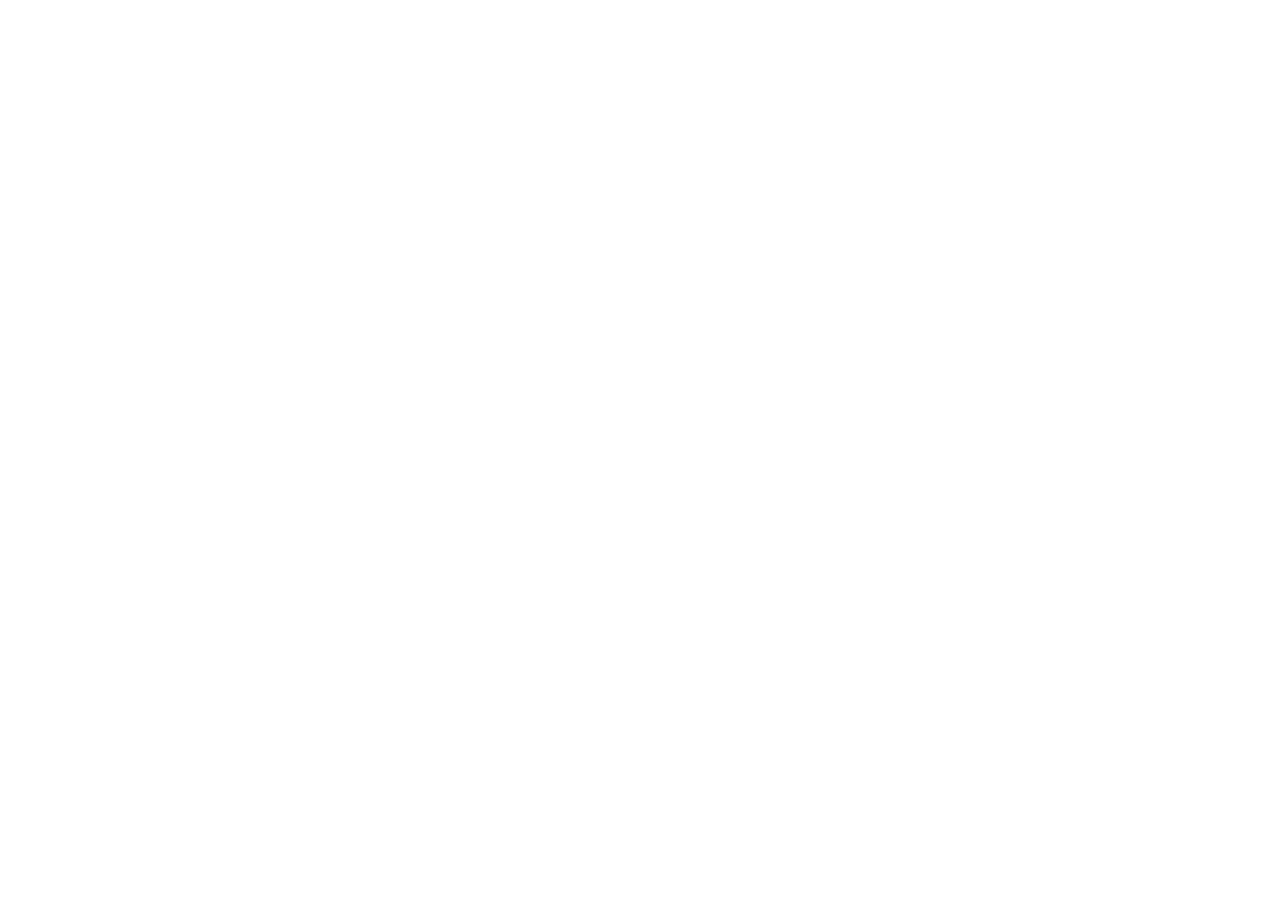
==== index.html @ d8ae4e7b "Seed the WorkOS key demo site." ====
<!doctype html>
<html lang="zh-CN">
  <head>
    <meta charset="UTF-8" />
    <meta name="viewport" content="width=device-width, initial-scale=1.0" />
    <meta name="color-scheme" content="light" />
    <title>密钥 · 影刀 AI WorkOS</title>
    <script type="module" crossorigin src="/assets/keys-demo-DE5xe_fb.js"></script>
    <link rel="stylesheet" crossorigin href="/assets/keys-demo-V2n1c_gL.css">
  </head>
  <body>
    <div id="root"></div>
  </body>
</html>
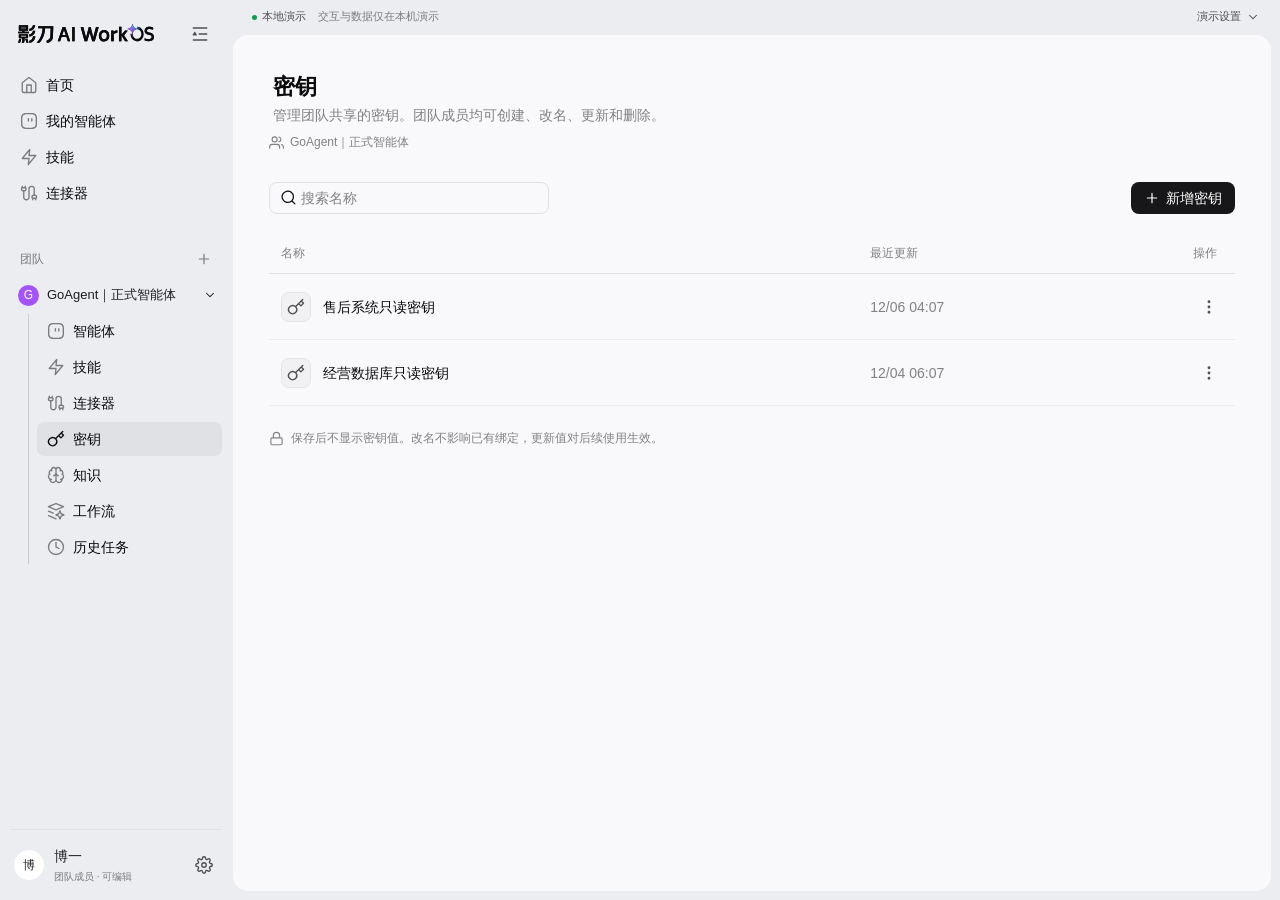
==== commit 5741ce77: "Use relative asset paths so the demo can be hosted at a subpath." ====
--- a/index.html
+++ b/index.html
@@ -5,8 +5,8 @@
     <meta name="viewport" content="width=device-width, initial-scale=1.0" />
     <meta name="color-scheme" content="light" />
     <title>密钥 · 影刀 AI WorkOS</title>
-    <script type="module" crossorigin src="/assets/keys-demo-DE5xe_fb.js"></script>
-    <link rel="stylesheet" crossorigin href="/assets/keys-demo-V2n1c_gL.css">
+    <script type="module" crossorigin src="./assets/keys-demo-DE5xe_fb.js"></script>
+    <link rel="stylesheet" crossorigin href="./assets/keys-demo-V2n1c_gL.css">
   </head>
   <body>
     <div id="root"></div>
--- a/assets/keys-demo-V2n1c_gL.css
+++ b/assets/keys-demo-V2n1c_gL.css
@@ -0,0 +1 @@
+.rotate{animation:rotate-ani 1.6s infinite linear}@keyframes rotate-ani{to{transform:rotate(360deg)}}.ui-btn:not(.ui-btn-disabled):focus-visible{box-shadow:0 0 4px 0 var(--bg-info-quaternary);border-color:var(--border-info-default);outline:none!important}.ui-btn.ui-btn-primary{border-color:transparent;background-color:var(--bg-base-spotlight);--text-color: var(--text-base-in-gray-default);border-radius:6px}.ui-btn.ui-btn-primary:disabled{background-color:var(--bg-base-spotlight);opacity:.5;color:var(--text-base-in-gray-default)}.ui-btn.ui-btn-primary:not(:disabled):not(.ui-btn-disabled):hover{background-color:var(--bg-base-spotlight-secondary);border-color:transparent}.ui-btn.ui-btn-primary:not(:disabled):not(.ui-btn-disabled):active{box-shadow:0 4px 8px 0 var(--effect-shadow-default, rgba(15, 17, 24, .1)) inset}.ui-btn{--text-color: var(--text-base-default);color:var(--text-color);border:1px solid transparent;display:inline-flex;align-items:center;justify-content:center;transition:all .2s ease-in-out;box-shadow:none;background-color:transparent}.ui-btn .ui-btn-icon{display:flex;align-items:center}.ui-btn.ui-btn-circle.ui-btn{min-width:auto}.ui-btn-size-xs{border-radius:6px;padding:0 6px;gap:2px;height:20px}.ui-btn-size-sm{border-radius:6px;padding:2px 8px;gap:4px;height:24px}.ui-btn-size-md{border-radius:8px;padding:4px 10px;gap:4px;height:28px}.ui-btn-size-lg{border-radius:8px;padding:6px 12px;gap:6px;height:32px}.ui-btn-size-xl{border-radius:8px;padding:8px 12px;gap:6px;height:36px}.ui-btn.ui-btn-icon-only{padding:0}.ui-btn.ui-btn-icon-only.ui-btn-size-xs{width:20px;height:20px}.ui-btn.ui-btn-icon-only.ui-btn-size-sm{width:24px;height:24px}.ui-btn.ui-btn-icon-only.ui-btn-size-md{width:28px;height:28px}.ui-btn.ui-btn-icon-only.ui-btn-size-lg{width:32px;height:32px}.ui-btn.ui-btn-icon-only.ui-btn-size-xl{width:36px;height:36px}.ui-btn.ui-btn-disabled{cursor:not-allowed;background:inherit;border-color:transparent}.ui-btn:not(.ui-btn-disabled):active{box-shadow:0 4px 8px 0 var(--effect-shadow-default, rgba(15, 17, 24, .1)) inset}.ui-btn-type-border{border-color:var(--border-base-secondary)}.ui-btn-type-border:not(.ui-btn-disabled){border-color:var(--border-base-secondary)}.ui-btn-type-border.ui-btn-disabled{border-color:var(--border-base-default);color:var(--text-base-quaternary)}.ui-btn-type-border:not(:disabled):not(.ui-btn-disabled):hover{border-color:var(--border-base-secondary);background-color:var(--bg-fill-deep-secondary);color:var(--text-color)}.ui-btn-type-border:not(:disabled):not(.ui-btn-disabled):active{border-color:var(--border-base-secondary);background-color:var(--bg-fill-deep-secondary);color:var(--text-color)}.ui-btn-type-text.ui-btn-disabled{border-color:var(--border-base-default);color:var(--text-base-quaternary)}.ui-btn-type-text:not(:disabled):not(.ui-btn-disabled):hover{border-color:var(--border-base-secondary);background-color:var(--bg-fill-deep-secondary);color:var(--text-color)}.ui-btn-type-text:not(:disabled):not(.ui-btn-disabled):active{border-color:var(--border-base-secondary);background-color:var(--bg-fill-deep-secondary);color:var(--text-color);background-color:var(--bg-fill-deep-tertiary)}.ui-btn-type-base{box-shadow:0 2px 4px -2px var(--effect-shadow-default, rgba(15, 17, 24, .1));background-color:var(--bg-base-container);border:1px solid transparent;background-clip:padding-box,border-box;background-origin:padding-box,border-box;background-image:linear-gradient(to right,var(--bg-base-container),var(--bg-base-container)),linear-gradient(135deg,var(--border-specular-quaternary) 0%,var(--border-specular-default) 50%,var(--border-specular-secondary) 100%)}.ui-btn-type-base:not(.ui-btn-disabled){box-shadow:0 2px 4px -2px var(--effect-shadow-default, rgba(15, 17, 24, .1));background-color:var(--bg-base-container);border:1px solid transparent;background-clip:padding-box,border-box;background-origin:padding-box,border-box;background-image:linear-gradient(to right,var(--bg-base-container),var(--bg-base-container)),linear-gradient(135deg,var(--border-specular-quaternary) 0%,var(--border-specular-default) 50%,var(--border-specular-secondary) 100%)}.ui-btn-type-base.ui-btn-disabled{background-color:var(--bg-base-container);color:var(--text-base-quaternary)}.ui-btn-type-base:not(:disabled):not(.ui-btn-disabled):hover{border-color:var(--border-base-secondary);background-color:var(--bg-base-container-secondary);box-shadow:none;color:var(--text-color)}.ui-btn-type-base:not(:disabled):not(.ui-btn-disabled):active{border-color:var(--border-base-secondary);background-color:var(--bg-base-container-secondary);box-shadow:none;color:var(--text-color);background-color:var(--bg-base-layout)}.ui-btn-type-primary{background-color:var(--bg-base-spotlight);--text-color: var(--text-base-in-gray-default)}.ui-btn-type-primary:not(.ui-btn-disabled){background-color:var(--bg-base-spotlight);--text-color: var(--text-base-in-gray-default)}.ui-btn-type-primary.ui-btn-disabled{background-color:var(--bg-base-spotlight);opacity:.5;color:var(--text-base-in-gray-default)}.ui-btn-type-primary:not(:disabled):not(.ui-btn-disabled):hover{background-color:var(--bg-base-spotlight-secondary);border-color:transparent;color:var(--text-color)}.ui-btn-type-primary:not(:disabled):not(.ui-btn-disabled):active{background-color:var(--bg-base-spotlight-secondary);border-color:transparent;color:var(--text-color);background-color:var(--bg-base-spotlight)}.ui-btn-type-danger{background-color:var(--bg-primary-spotlight);--text-color: var(--text-base-in-coloer-default)}.ui-btn-type-danger:not(.ui-btn-disabled){background-color:var(--bg-primary-spotlight);--text-color: var(--text-base-in-coloer-default)}.ui-btn-type-danger.ui-btn-disabled{background-color:var(--bg-primary-spotlight);opacity:.5;color:var(--text-base-in-coloer-default)}.ui-btn-type-danger:not(:disabled):not(.ui-btn-disabled):hover{background-color:var(--bg-primary-spotlight-secondary);border-color:transparent;color:var(--text-color)}.ui-btn-type-danger:not(:disabled):not(.ui-btn-disabled):active{background-color:var(--bg-primary-spotlight-secondary);border-color:transparent;color:var(--text-color)}.ui-btn-type-secondary{background-color:var(--bg-fill-deep-secondary);--text-color: var(--text-base-default)}.ui-btn-type-secondary:not(.ui-btn-disabled){background-color:var(--bg-fill-deep-secondary);--text-color: var(--text-base-default)}.ui-btn-type-secondary.ui-btn-disabled{background-color:var(--bg-fill-deep-secondary);color:var(--text-base-quaternary)}.ui-btn-type-secondary:not(:disabled):not(.ui-btn-disabled):hover{background-color:var(--bg-fill-deep-tertiary);border-color:var(--border-base-secondary);color:var(--text-color)}.ui-btn-type-secondary:not(:disabled):not(.ui-btn-disabled):active{background-color:var(--bg-fill-deep-tertiary);border-color:var(--border-base-secondary);color:var(--text-color)}.ui-btn-type-magic-light{--text-color: var(--text-base-default);background-color:var(--bg-base-container);position:relative;overflow:hidden;border:1px solid var(--border-base-secondary);box-sizing:border-box}.ui-btn-type-magic-light:before{content:"";position:absolute;top:-122.22%;left:13.64%;width:100%;height:244.44%;background:radial-gradient(50% 50% at 50% 50%,#15bdff59,#0afbff00);pointer-events:none;transition:all .4s ease-in-out}.ui-btn-type-magic-light:after{content:"";position:absolute;top:-22.22%;left:-13.64%;width:100%;height:244.44%;background:radial-gradient(50% 50% at 50% 50%,#a454ff40,#fff65400);pointer-events:none;transition:all .4s ease-in-out}.ui-btn-type-magic-light>span{z-index:1}.ui-btn-type-magic-light:not(.ui-btn-disabled){--text-color: var(--text-base-default);background-color:var(--bg-base-container);position:relative;overflow:hidden;border:1px solid var(--border-base-secondary);box-sizing:border-box}.ui-btn-type-magic-light:not(.ui-btn-disabled):before{content:"";position:absolute;top:-122.22%;left:13.64%;width:100%;height:244.44%;background:radial-gradient(50% 50% at 50% 50%,#15bdff59,#0afbff00);pointer-events:none;transition:all .4s ease-in-out}.ui-btn-type-magic-light:not(.ui-btn-disabled):after{content:"";position:absolute;top:-22.22%;left:-13.64%;width:100%;height:244.44%;background:radial-gradient(50% 50% at 50% 50%,#a454ff40,#fff65400);pointer-events:none;transition:all .4s ease-in-out}.ui-btn-type-magic-light:not(.ui-btn-disabled)>span{z-index:1}.ui-btn-type-magic-light.ui-btn-disabled{opacity:.5;border-color:var(--border-base-secondary);color:var(--text-base-default)}.ui-btn-type-magic-light:not(:disabled):not(.ui-btn-disabled):hover{background:linear-gradient(var(--bg-base-container),var(--bg-base-container)) padding-box,linear-gradient(90deg,var(--border-wonder-default),var(--border-magic-default),var(--border-primary-default)) border-box;border:1px solid transparent;color:var(--text-color)}.ui-btn-type-magic-light:not(:disabled):not(.ui-btn-disabled):hover:before{left:-50%}.ui-btn-type-magic-light:not(:disabled):not(.ui-btn-disabled):hover:after{left:50%}.ui-btn-type-magic-light:not(:disabled):not(.ui-btn-disabled):active{background:linear-gradient(var(--bg-base-container),var(--bg-base-container)) padding-box,linear-gradient(90deg,var(--border-wonder-default),var(--border-magic-default),var(--border-primary-default)) border-box;border:1px solid transparent;color:var(--text-color);background:var(--bg-base-layout)!important;border:1px solid var(--border-base-secondary)!important}.ui-btn-type-magic-light:not(:disabled):not(.ui-btn-disabled):active:before{left:-50%}.ui-btn-type-magic-light:not(:disabled):not(.ui-btn-disabled):active:after{left:50%}.ui-btn-type-magic-primary{--text-color: var(--text-base-in-coloer-default);background-color:var(--bg-magic-spotlight-secondary);position:relative;overflow:hidden;border-color:transparent!important;border:none}.ui-btn-type-magic-primary:before{content:"";position:absolute;top:-122.22%;left:-50%;width:100%;height:244.44%;background:radial-gradient(50% 50% at 50% 50%,#4accffe6,#4accff00);pointer-events:none;transition:all .4s ease-in-out}.ui-btn-type-magic-primary:after{content:"";position:absolute;top:-22.22%;left:50%;width:100%;height:244.44%;background:radial-gradient(50% 50% at 50% 50%,#f73f4ba6,#ff586300);pointer-events:none;transition:all .4s ease-in-out}.ui-btn-type-magic-primary>span{z-index:1}.ui-btn-type-magic-primary:not(.ui-btn-disabled){--text-color: var(--text-base-in-coloer-default);background-color:var(--bg-magic-spotlight-secondary);position:relative;overflow:hidden;border-color:transparent!important;border:none}.ui-btn-type-magic-primary:not(.ui-btn-disabled):before{content:"";position:absolute;top:-122.22%;left:-50%;width:100%;height:244.44%;background:radial-gradient(50% 50% at 50% 50%,#4accffe6,#4accff00);pointer-events:none;transition:all .4s ease-in-out}.ui-btn-type-magic-primary:not(.ui-btn-disabled):after{content:"";position:absolute;top:-22.22%;left:50%;width:100%;height:244.44%;background:radial-gradient(50% 50% at 50% 50%,#f73f4ba6,#ff586300);pointer-events:none;transition:all .4s ease-in-out}.ui-btn-type-magic-primary:not(.ui-btn-disabled)>span{z-index:1}.ui-btn-type-magic-primary.ui-btn-disabled{opacity:.5;color:var(--text-base-default)}.ui-btn-type-magic-primary:not(:disabled):not(.ui-btn-disabled):hover{background-color:var(--bg-magic-spotlight);color:var(--text-color)}.ui-btn-type-magic-primary:not(:disabled):not(.ui-btn-disabled):hover:before{left:50%}.ui-btn-type-magic-primary:not(:disabled):not(.ui-btn-disabled):hover:after{left:-50%}.ui-btn-type-magic-primary:not(:disabled):not(.ui-btn-disabled):active{background-color:var(--bg-magic-spotlight);color:var(--text-color);background-color:var(--bg-magic-spotlight-secondary)}.ui-btn-type-magic-primary:not(:disabled):not(.ui-btn-disabled):active:before{left:50%}.ui-btn-type-magic-primary:not(:disabled):not(.ui-btn-disabled):active:after{left:-50%}.ui-modal-root .ui-modal-mask{background-color:var(--bg-base-mask-secondary)!important}.ui-modal{top:64px}.ui-modal .ui-modal-close{height:28px;width:28px;display:flex;align-items:center;justify-content:center;border-radius:8px;color:var(--text-base-default);transition:all .2s ease-in-out;border:1px solid transparent;top:8px;right:8px}.ui-modal .ui-modal-close:hover{border:1px solid var(--border-base-secondary);background-color:var(--bg-fill-deep-secondary)}.ui-modal .ui-modal-close:active{background-color:var(--bg-fill-deep-tertiary);box-shadow:0 4px 8px 0 var(--effect-shadow-default, rgba(15, 17, 24, .1)) inset}.ui-modal .ui-modal-confirm-btns .ui-btn{min-width:72px}.ui-modal .ui-modal-content{border-radius:12px;background-color:var(--bg-base-container);box-shadow:0 16px 48px -8px var(--effect-shadow-default, rgba(18, 37, 104, .1)),0 4px 8px 0 var(--effect-shadow-secondary, rgba(15, 17, 24, .07));border:1px solid var(--border-base-tertiary)!important}.ui-modal .ui-modal-content .ui-modal-header{background:transparent}.ui-modal-confirm-success .ui-modal-confirm-body>.anticon{color:var(--bg-success-spotlight)}.ui-modal-confirm-error .ui-modal-confirm-body>.anticon{color:var(--bg-error-spotlight)!important}.ui-modal-confirm-warning .ui-modal-confirm-body>.anticon{color:var(--bg-warning-spotlight)!important}.ui-modal-confirm-info .ui-modal-confirm-body>.anticon{color:var(--bg-info-spotlight)!important}@font-face{font-family:iconfont;src:url(/assets/iconfont-BCe-Ta2T.eot?t=1761558237647);src:url(/assets/iconfont-BCe-Ta2T.eot?t=1761558237647#iefix) format("embedded-opentype"),url([data-uri]) format("woff2"),url(/assets/iconfont-D2jY3bAy.woff?t=1761558237647) format("woff"),url(/assets/iconfont-DtXkpI4l.ttf?t=1761558237647) format("truetype"),url(/assets/iconfont-4CaV2B6u.svg?t=1761558237647#iconfont) format("svg")}.iconfont{font-family:iconfont!important;font-size:1em;font-style:normal;-webkit-font-smoothing:antialiased;-moz-osx-font-smoothing:grayscale}.icon-Phython-colour:before{content:""}.icon-Maximize-lg1:before{content:""}.icon-Minimize-xl1:before{content:""}.icon-Restore-md:before{content:""}.icon-a-Chevronup-sx:before{content:""}.icon-Restore-sx:before{content:""}.icon-Maximize-md1:before{content:""}.icon-Minimize-md1:before{content:""}.icon-Restore-sm:before{content:""}.icon-Maximize-xl1:before{content:""}.icon-a-Chevronup-lg:before{content:""}.icon-a-Chevronup-sm:before{content:""}.icon-Minimize-sx:before{content:""}.icon-Restore-xl:before{content:""}.icon-a-Chevronup-md:before{content:""}.icon-a-Chevronup-xl:before{content:""}.icon-Minimize-sm1:before{content:""}.icon-Minimize-lg1:before{content:""}.icon-Maximize-sm1:before{content:""}.icon-Maximize-sx:before{content:""}.icon-Restore-lg:before{content:""}.icon-Instagram-xs:before{content:""}.icon-Instagram-xl:before{content:""}.icon-Instagram-sm:before{content:""}.icon-Instagram-md:before{content:""}.icon-Instagram-lg:before{content:""}.icon-a-Shieldoff-xs:before{content:""}.icon-a-Shieldoff-xl:before{content:""}.icon-a-Shieldoff-sm:before{content:""}.icon-a-Shieldoff-md:before{content:""}.icon-a-Shieldoff-lg:before{content:""}.icon-Bulb-sm:before{content:""}.icon-Bulb-md:before{content:""}.icon-Bulb-lg:before{content:""}.icon-a-Zoomout-xs:before{content:""}.icon-Bulb-xs:before{content:""}.icon-Bulb-xl:before{content:""}.icon-a-Zoomout-md:before{content:""}.icon-a-Zoomout-lg:before{content:""}.icon-a-Zoomin-xs:before{content:""}.icon-a-Zoomin-xl:before{content:""}.icon-a-Zoomin-sm:before{content:""}.icon-a-Zoomin-md:before{content:""}.icon-a-Zoomin-lg:before{content:""}.icon-a-Zapoff-xs:before{content:""}.icon-a-Zoomout-xl:before{content:""}.icon-a-Zoomout-sm:before{content:""}.icon-Zap-lg:before{content:""}.icon-Youtube-xs:before{content:""}.icon-Youtube-xl:before{content:""}.icon-Zap-xs:before{content:""}.icon-Zap-xl:before{content:""}.icon-Zap-sm:before{content:""}.icon-Zap-md:before{content:""}.icon-a-Zapoff-xl:before{content:""}.icon-a-Zapoff-sm:before{content:""}.icon-a-Zapoff-md:before{content:""}.icon-a-Zapoff-lg:before{content:""}.icon-a-Xsquare-xs:before{content:""}.icon-a-Xsquare-xl:before{content:""}.icon-a-Xsquare-sm:before{content:""}.icon-a-Xsquare-md:before{content:""}.icon-a-Xsquare-lg:before{content:""}.icon-a-Xoctagon-xs:before{content:""}.icon-a-Xoctagon-xl:before{content:""}.icon-a-Xoctagon-sm:before{content:""}.icon-Youtube-sm:before{content:""}.icon-Youtube-md:before{content:""}.icon-Youtube-lg:before{content:""}.icon-a-Xcircle-sm:before{content:""}.icon-a-Xcircle-md:before{content:""}.icon-a-Xcircle-lg:before{content:""}.icon-X-xs:before{content:""}.icon-X-xl:before{content:""}.icon-X-sm:before{content:""}.icon-X-md:before{content:""}.icon-a-Xoctagon-md:before{content:""}.icon-a-Xoctagon-lg:before{content:""}.icon-a-Xcircle-xs:before{content:""}.icon-a-Xcircle-xl:before{content:""}.icon-Wind-sm:before{content:""}.icon-Wind-md:before{content:""}.icon-Wind-lg:before{content:""}.icon-a-Wifioff-xs:before{content:""}.icon-a-Wifioff-xl:before{content:""}.icon-a-Wifioff-sm:before{content:""}.icon-a-Wifioff-md:before{content:""}.icon-a-Wifioff-lg:before{content:""}.icon-X-lg:before{content:""}.icon-Wind-xs:before{content:""}.icon-Wind-xl:before{content:""}.icon-Wifi-lg:before{content:""}.icon-Watch-xs:before{content:""}.icon-Watch-xl:before{content:""}.icon-Watch-sm:before{content:""}.icon-Watch-md:before{content:""}.icon-Watch-lg:before{content:""}.icon-Wifi-xs:before{content:""}.icon-Wifi-xl:before{content:""}.icon-Wifi-sm:before{content:""}.icon-Wifi-md:before{content:""}.icon-Volume2-xl:before{content:""}.icon-Volume2-sm:before{content:""}.icon-Volume2-md:before{content:""}.icon-Volume2-lg:before{content:""}.icon-Volume3-xs:before{content:""}.icon-Volume3-xl:before{content:""}.icon-Volume3-sm:before{content:""}.icon-Volume3-md:before{content:""}.icon-Volume3-lg:before{content:""}.icon-Volume2-xs:before{content:""}.icon-Volume-xs:before{content:""}.icon-Volume-xl:before{content:""}.icon-Volume-sm:before{content:""}.icon-Volume-md:before{content:""}.icon-Volume-lg:before{content:""}.icon-Voicemail-xs:before{content:""}.icon-Volume1-xs:before{content:""}.icon-Volume1-xl:before{content:""}.icon-Volume1-sm:before{content:""}.icon-Volume1-md:before{content:""}.icon-Volume1-lg:before{content:""}.icon-Video-xl:before{content:""}.icon-a-Videooff-sm:before{content:""}.icon-a-Videooff-md:before{content:""}.icon-a-Videooff-lg:before{content:""}.icon-Video-xs:before{content:""}.icon-Voicemail-xl:before{content:""}.icon-Voicemail-sm:before{content:""}.icon-Voicemail-md:before{content:""}.icon-Voicemail-lg:before{content:""}.icon-a-Videooff-xs:before{content:""}.icon-a-Videooff-xl:before{content:""}.icon-Variable-sm:before{content:""}.icon-Variable-md:before{content:""}.icon-Variable-lg:before{content:""}.icon-Users-xs:before{content:""}.icon-Users-xl:before{content:""}.icon-Users-sm:before{content:""}.icon-Video-sm:before{content:""}.icon-Video-md:before{content:""}.icon-Video-lg:before{content:""}.icon-Variable-xs:before{content:""}.icon-Variable-xl:before{content:""}.icon-a-Userx-md:before{content:""}.icon-a-Userx-lg:before{content:""}.icon-a-Userplus-xs:before{content:""}.icon-a-Userplus-xl:before{content:""}.icon-a-Userplus-sm:before{content:""}.icon-a-Userplus-md:before{content:""}.icon-Users-md:before{content:""}.icon-Users-lg:before{content:""}.icon-a-Userx-xs:before{content:""}.icon-a-Userx-xl:before{content:""}.icon-a-Userx-sm:before{content:""}.icon-a-Userminus-lg:before{content:""}.icon-a-Usercheck-xs:before{content:""}.icon-a-Usercheck-xl:before{content:""}.icon-a-Usercheck-sm:before{content:""}.icon-a-Usercheck-md:before{content:""}.icon-a-Usercheck-lg:before{content:""}.icon-a-Userplus-lg:before{content:""}.icon-a-Userminus-xs:before{content:""}.icon-a-Userminus-xl:before{content:""}.icon-a-Userminus-sm:before{content:""}.icon-a-Userminus-md:before{content:""}.icon-User-xs:before{content:""}.icon-User-xl:before{content:""}.icon-User-sm:before{content:""}.icon-User-md:before{content:""}.icon-User-lg:before{content:""}.icon-a-Uploadcloud-xs:before{content:""}.icon-a-Uploadcloud-xl:before{content:""}.icon-a-Uploadcloud-sm:before{content:""}.icon-a-Uploadcloud-md:before{content:""}.icon-a-Uploadcloud-lg:before{content:""}.icon-Upload-xs:before{content:""}.icon-Upload-xl:before{content:""}.icon-Upload-sm:before{content:""}.icon-Upload-md:before{content:""}.icon-Upload-lg:before{content:""}.icon-Unlock-xs:before{content:""}.icon-Unlock-xl:before{content:""}.icon-Unlock-sm:before{content:""}.icon-Unlock-md:before{content:""}.icon-Underline-xs:before{content:""}.icon-Underline-xl:before{content:""}.icon-Underline-sm:before{content:""}.icon-Underline-md:before{content:""}.icon-Underline-lg:before{content:""}.icon-Umbrella-xs:before{content:""}.icon-Umbrella-xl:before{content:""}.icon-Umbrella-sm:before{content:""}.icon-Umbrella-md:before{content:""}.icon-Umbrella-lg:before{content:""}.icon-Unlock-lg:before{content:""}.icon-Type-xl:before{content:""}.icon-Type-sm:before{content:""}.icon-Type-md:before{content:""}.icon-Type-lg:before{content:""}.icon-Twitter-xs:before{content:""}.icon-Twitter-xl:before{content:""}.icon-Twitter-sm:before{content:""}.icon-Twitter-md:before{content:""}.icon-Twitter-lg:before{content:""}.icon-Type-xs:before{content:""}.icon-Twitch-xl:before{content:""}.icon-Twitch-sm:before{content:""}.icon-Twitch-md:before{content:""}.icon-Twitch-lg:before{content:""}.icon-Tv-xs:before{content:""}.icon-Tv-xl:before{content:""}.icon-Tv-sm:before{content:""}.icon-Tv-md:before{content:""}.icon-Tv-lg:before{content:""}.icon-Twitch-xs:before{content:""}.icon-Truck-xl:before{content:""}.icon-Truck-sm:before{content:""}.icon-Truck-md:before{content:""}.icon-Truck-lg:before{content:""}.icon-Triangle-xs:before{content:""}.icon-Triangle-xl:before{content:""}.icon-Triangle-sm:before{content:""}.icon-Triangle-md:before{content:""}.icon-Triangle-lg:before{content:""}.icon-a-Trendingup-xs:before{content:""}.icon-Truck-xs:before{content:""}.icon-Trello-xs:before{content:""}.icon-a-Trendingup-sm:before{content:""}.icon-a-Trendingup-md:before{content:""}.icon-a-Trendingup-lg:before{content:""}.icon-a-Trendingdown-xs:before{content:""}.icon-a-Trendingdown-xl:before{content:""}.icon-a-Trendingdown-sm:before{content:""}.icon-a-Trendingdown-md:before{content:""}.icon-a-Trendingdown-lg:before{content:""}.icon-a-Trendingup-xl:before{content:""}.icon-Trello-md:before{content:""}.icon-Trello-lg:before{content:""}.icon-Trash2-xs:before{content:""}.icon-Trash2-xl:before{content:""}.icon-Trash2-sm:before{content:""}.icon-Trash2-md:before{content:""}.icon-Trash2-lg:before{content:""}.icon-Trash-xs:before{content:""}.icon-Trash-xl:before{content:""}.icon-Trello-xl:before{content:""}.icon-Trello-sm:before{content:""}.icon-Tool-xs:before{content:""}.icon-Tool-xl:before{content:""}.icon-Tool-sm:before{content:""}.icon-Tool-md:before{content:""}.icon-Tool-lg:before{content:""}.icon-a-Toggleright-xs:before{content:""}.icon-a-Toggleright-xl:before{content:""}.icon-a-Toggleright-sm:before{content:""}.icon-a-Toggleright-md:before{content:""}.icon-Trash-sm:before{content:""}.icon-Trash-md:before{content:""}.icon-Trash-lg:before{content:""}.icon-a-Toggleleft-xl:before{content:""}.icon-a-Toggleleft-sm:before{content:""}.icon-a-Toggleleft-md:before{content:""}.icon-a-Toggleleft-lg:before{content:""}.icon-a-Thumbsup-xs:before{content:""}.icon-a-Thumbsup-xl:before{content:""}.icon-a-Thumbsup-sm:before{content:""}.icon-a-Thumbsup-md:before{content:""}.icon-a-Toggleright-lg:before{content:""}.icon-a-Toggleleft-xs:before{content:""}.icon-a-Thumbsdown-xl:before{content:""}.icon-a-Thumbsdown-sm:before{content:""}.icon-a-Thumbsdown-md:before{content:""}.icon-a-Thumbsdown-lg:before{content:""}.icon-Thermometer-xs:before{content:""}.icon-Thermometer-xl:before{content:""}.icon-Thermometer-sm:before{content:""}.icon-Thermometer-md:before{content:""}.icon-Thermometer-lg:before{content:""}.icon-a-Thumbsup-lg:before{content:""}.icon-a-Thumbsdown-xs:before{content:""}.icon-Terminal-lg:before{content:""}.icon-Target-xs:before{content:""}.icon-Target-xl:before{content:""}.icon-Target-sm:before{content:""}.icon-Target-md:before{content:""}.icon-Target-lg:before{content:""}.icon-Terminal-xs:before{content:""}.icon-Terminal-xl:before{content:""}.icon-Terminal-sm:before{content:""}.icon-Terminal-md:before{content:""}.icon-Tag-lg:before{content:""}.icon-Tablet-xs:before{content:""}.icon-Tablet-xl:before{content:""}.icon-Tablet-sm:before{content:""}.icon-Tablet-md:before{content:""}.icon-Tablet-lg:before{content:""}.icon-Tag-xs:before{content:""}.icon-Tag-xl:before{content:""}.icon-Tag-sm:before{content:""}.icon-Tag-md:before{content:""}.icon-Tab-xs:before{content:""}.icon-Tab-xl:before{content:""}.icon-Tab-sm:before{content:""}.icon-Tab-md:before{content:""}.icon-Tab-lg:before{content:""}.icon-Sunset-xs:before{content:""}.icon-Table-xs:before{content:""}.icon-Table-xl:before{content:""}.icon-Table-sm:before{content:""}.icon-Table-md:before{content:""}.icon-Table-lg:before{content:""}.icon-Sunrise-xl:before{content:""}.icon-Sunrise-sm:before{content:""}.icon-Sunrise-md:before{content:""}.icon-Sunrise-lg:before{content:""}.icon-Sun-xs:before{content:""}.icon-Sun-xl:before{content:""}.icon-Sunset-xl:before{content:""}.icon-Sunset-sm:before{content:""}.icon-Sunset-md:before{content:""}.icon-Sunset-lg:before{content:""}.icon-Sunrise-xs:before{content:""}.icon-a-Stopcircle-sm:before{content:""}.icon-a-Stopcircle-md:before{content:""}.icon-a-Stopcircle-lg:before{content:""}.icon-Star-xs:before{content:""}.icon-Star-xl:before{content:""}.icon-Star-sm:before{content:""}.icon-Sun-sm:before{content:""}.icon-Sun-md:before{content:""}.icon-Sun-lg:before{content:""}.icon-a-Stopcircle-xs:before{content:""}.icon-a-Stopcircle-xl:before{content:""}.icon-Square-xl:before{content:""}.icon-Square-sm:before{content:""}.icon-Square-md:before{content:""}.icon-Square-lg:before{content:""}.icon-Speaker-xs:before{content:""}.icon-Speaker-xl:before{content:""}.icon-Speaker-sm:before{content:""}.icon-Speaker-md:before{content:""}.icon-Star-md:before{content:""}.icon-Star-lg:before{content:""}.icon-Square-xs:before{content:""}.icon-Sort-lg:before{content:""}.icon-Smile-xs:before{content:""}.icon-Smile-xl:before{content:""}.icon-Smile-sm:before{content:""}.icon-Smile-md:before{content:""}.icon-Smile-lg:before{content:""}.icon-Speaker-lg:before{content:""}.icon-Sort-xs:before{content:""}.icon-Sort-xl:before{content:""}.icon-Sort-sm:before{content:""}.icon-Sort-md:before{content:""}.icon-Sliders-xs:before{content:""}.icon-Sliders-xl:before{content:""}.icon-Sliders-sm:before{content:""}.icon-Sliders-md:before{content:""}.icon-Sliders-lg:before{content:""}.icon-Smartphone-xs:before{content:""}.icon-Smartphone-xl:before{content:""}.icon-Smartphone-sm:before{content:""}.icon-Smartphone-md:before{content:""}.icon-Smartphone-lg:before{content:""}.icon-a-Skipforward-xl:before{content:""}.icon-a-Skipforward-sm:before{content:""}.icon-a-Skipforward-md:before{content:""}.icon-a-Skipforward-lg:before{content:""}.icon-a-Skipback-xs:before{content:""}.icon-Slash-xs:before{content:""}.icon-Slash-xl:before{content:""}.icon-Slash-sm:before{content:""}.icon-Slash-md:before{content:""}.icon-Slash-lg:before{content:""}.icon-a-Skipforward-xs:before{content:""}.icon-Shuffle-xs:before{content:""}.icon-Shuffle-xl:before{content:""}.icon-Shuffle-sm:before{content:""}.icon-Shuffle-md:before{content:""}.icon-Shuffle-lg:before{content:""}.icon-a-Shoppingcart-xs:before{content:""}.icon-a-Shoppingcart-xl:before{content:""}.icon-a-Skipback-xl:before{content:""}.icon-a-Skipback-sm:before{content:""}.icon-a-Skipback-md:before{content:""}.icon-a-Skipback-lg:before{content:""}.icon-a-Shoppingbag-md:before{content:""}.icon-a-Shoppingbag-lg:before{content:""}.icon-Shift-xs:before{content:""}.icon-Shift-xl:before{content:""}.icon-Shift-sm:before{content:""}.icon-a-Shoppingcart-sm:before{content:""}.icon-a-Shoppingcart-md:before{content:""}.icon-a-Shoppingcart-lg:before{content:""}.icon-a-Shoppingbag-xs:before{content:""}.icon-a-Shoppingbag-xl:before{content:""}.icon-a-Shoppingbag-sm:before{content:""}.icon-Shift-md:before{content:""}.icon-Shift-lg:before{content:""}.icon-Shield-xl:before{content:""}.icon-Shield-sm:before{content:""}.icon-Shield-md:before{content:""}.icon-Shield-lg:before{content:""}.icon-Share2-xs:before{content:""}.icon-Share2-xl:before{content:""}.icon-Share2-sm:before{content:""}.icon-Share2-md:before{content:""}.icon-Shield-xs:before{content:""}.icon-Share-xs:before{content:""}.icon-Share-xl:before{content:""}.icon-Share-sm:before{content:""}.icon-Share-md:before{content:""}.icon-Share-lg:before{content:""}.icon-Settings-xs:before{content:""}.icon-Settings-xl:before{content:""}.icon-Settings-sm:before{content:""}.icon-Settings-md:before{content:""}.icon-Settings-lg:before{content:""}.icon-Share2-lg:before{content:""}.icon-Server-xl:before{content:""}.icon-Server-sm:before{content:""}.icon-Server-md:before{content:""}.icon-Server-lg:before{content:""}.icon-Send-xs:before{content:""}.icon-Send-xl:before{content:""}.icon-Send-sm:before{content:""}.icon-Send-md:before{content:""}.icon-Send-lg:before{content:""}.icon-Server-xs:before{content:""}.icon-Save-xs:before{content:""}.icon-Search-xl:before{content:""}.icon-Search-sm:before{content:""}.icon-Search-md:before{content:""}.icon-Search-lg:before{content:""}.icon-Scissors-xs:before{content:""}.icon-Scissors-xl:before{content:""}.icon-Scissors-sm:before{content:""}.icon-Scissors-md:before{content:""}.icon-Scissors-lg:before{content:""}.icon-Search-xs:before{content:""}.icon-Save-lg:before{content:""}.icon-Rss-xs:before{content:""}.icon-Rss-xl:before{content:""}.icon-Rss-sm:before{content:""}.icon-Rss-md:before{content:""}.icon-Rss-lg:before{content:""}.icon-a-Rotatecw-xs:before{content:""}.icon-a-Rotatecw-xl:before{content:""}.icon-Save-xl:before{content:""}.icon-Save-sm:before{content:""}.icon-Save-md:before{content:""}.icon-a-Rotateccw-xl:before{content:""}.icon-a-Rotateccw-sm:before{content:""}.icon-a-Rotateccw-md:before{content:""}.icon-a-Rotateccw-lg:before{content:""}.icon-Rewind-xs:before{content:""}.icon-Rewind-xl:before{content:""}.icon-Rewind-sm:before{content:""}.icon-a-Rotatecw-sm:before{content:""}.icon-a-Rotatecw-md:before{content:""}.icon-a-Rotatecw-lg:before{content:""}.icon-a-Rotateccw-xs:before{content:""}.icon-Repeat-sm:before{content:""}.icon-Repeat-md:before{content:""}.icon-Repeat-lg:before{content:""}.icon-a-Refreshcw-xs:before{content:""}.icon-a-Refreshcw-xl:before{content:""}.icon-a-Refreshcw-sm:before{content:""}.icon-a-Refreshcw-md:before{content:""}.icon-Rewind-md:before{content:""}.icon-Rewind-lg:before{content:""}.icon-Repeat-xs:before{content:""}.icon-Repeat-xl:before{content:""}.icon-a-Refreshccw-sm:before{content:""}.icon-a-Refreshccw-md:before{content:""}.icon-a-Refreshccw-lg:before{content:""}.icon-Radio-xs:before{content:""}.icon-Radio-xl:before{content:""}.icon-Radio-sm:before{content:""}.icon-Radio-md:before{content:""}.icon-Radio-lg:before{content:""}.icon-a-Refreshcw-lg:before{content:""}.icon-a-Refreshccw-xs:before{content:""}.icon-a-Refreshccw-xl:before{content:""}.icon-Python-lg:before{content:""}.icon-R-Sidebar-md:before{content:""}.icon-R-Sidebar-lg:before{content:""}.icon-Python-xs:before{content:""}.icon-Python-xl:before{content:""}.icon-Python-sm:before{content:""}.icon-Python-md:before{content:""}.icon-R-Sidebar-xs:before{content:""}.icon-R-Sidebar-xl:before{content:""}.icon-R-Sidebar-sm:before{content:""}.icon-Printer-lg:before{content:""}.icon-Power-xs:before{content:""}.icon-Power-xl:before{content:""}.icon-Power-sm:before{content:""}.icon-Power-md:before{content:""}.icon-Power-lg:before{content:""}.icon-Printer-xs:before{content:""}.icon-Printer-xl:before{content:""}.icon-Printer-sm:before{content:""}.icon-Printer-md:before{content:""}.icon-Pocket-md:before{content:""}.icon-Pocket-lg:before{content:""}.icon-a-Plussquare-xs:before{content:""}.icon-a-Plussquare-xl:before{content:""}.icon-a-Plussquare-sm:before{content:""}.icon-a-Plussquare-md:before{content:""}.icon-a-Plussquare-lg:before{content:""}.icon-a-Pluscircle-xs:before{content:""}.icon-Pocket-xs:before{content:""}.icon-Pocket-xl:before{content:""}.icon-Pocket-sm:before{content:""}.icon-Plus-xs:before{content:""}.icon-Plus-xl:before{content:""}.icon-Plus-sm:before{content:""}.icon-Plus-md:before{content:""}.icon-Plus-lg:before{content:""}.icon-a-Playcircle-xs:before{content:""}.icon-a-Playcircle-xl:before{content:""}.icon-a-Playcircle-sm:before{content:""}.icon-a-Pluscircle-xl:before{content:""}.icon-a-Pluscircle-sm:before{content:""}.icon-a-Pluscircle-md:before{content:""}.icon-a-Pluscircle-lg:before{content:""}.icon-Play-md:before{content:""}.icon-Play-lg:before{content:""}.icon-a-Piechart-xs:before{content:""}.icon-a-Piechart-xl:before{content:""}.icon-a-Piechart-sm:before{content:""}.icon-a-Piechart-md:before{content:""}.icon-a-Playcircle-md:before{content:""}.icon-a-Playcircle-lg:before{content:""}.icon-Play-xs:before{content:""}.icon-Play-xl:before{content:""}.icon-Play-sm:before{content:""}.icon-a-Phoneoutgoing-lg:before{content:""}.icon-a-Phoneoff-xs:before{content:""}.icon-a-Phoneoff-xl:before{content:""}.icon-a-Phoneoff-sm:before{content:""}.icon-a-Phoneoff-md:before{content:""}.icon-a-Phoneoff-lg:before{content:""}.icon-a-Piechart-lg:before{content:""}.icon-a-Phoneoutgoing-xs:before{content:""}.icon-a-Phoneoutgoing-xl:before{content:""}.icon-a-Phoneoutgoing-sm:before{content:""}.icon-a-Phoneoutgoing-md:before{content:""}.icon-a-Phoneincoming-xl:before{content:""}.icon-a-Phoneincoming-sm:before{content:""}.icon-a-Phoneincoming-md:before{content:""}.icon-a-Phoneincoming-lg:before{content:""}.icon-a-Phonemissed-xs:before{content:""}.icon-a-Phonemissed-xl:before{content:""}.icon-a-Phonemissed-sm:before{content:""}.icon-a-Phonemissed-md:before{content:""}.icon-a-Phonemissed-lg:before{content:""}.icon-a-Phoneincoming-xs:before{content:""}.icon-a-Phonecall-xs:before{content:""}.icon-a-Phonecall-xl:before{content:""}.icon-a-Phonecall-sm:before{content:""}.icon-a-Phonecall-md:before{content:""}.icon-a-Phonecall-lg:before{content:""}.icon-a-Phoneforwarded-xs:before{content:""}.icon-a-Phoneforwarded-xl:before{content:""}.icon-a-Phoneforwarded-sm:before{content:""}.icon-a-Phoneforwarded-md:before{content:""}.icon-a-Phoneforwarded-lg:before{content:""}.icon-Percent-xl:before{content:""}.icon-Percent-sm:before{content:""}.icon-Percent-md:before{content:""}.icon-Percent-lg:before{content:""}.icon-a-Pentool-xs:before{content:""}.icon-Phone-xs:before{content:""}.icon-Phone-xl:before{content:""}.icon-Phone-sm:before{content:""}.icon-Phone-md:before{content:""}.icon-Phone-lg:before{content:""}.icon-Percent-xs:before{content:""}.icon-a-Pausecircle-lg:before{content:""}.icon-Pause-xs:before{content:""}.icon-a-Pentool-xl:before{content:""}.icon-a-Pentool-sm:before{content:""}.icon-a-Pentool-md:before{content:""}.icon-a-Pentool-lg:before{content:""}.icon-a-Pausecircle-xs:before{content:""}.icon-a-Pausecircle-xl:before{content:""}.icon-a-Pausecircle-sm:before{content:""}.icon-a-Pausecircle-md:before{content:""}.icon-Paperclip-lg:before{content:""}.icon-Package-xs:before{content:""}.icon-Package-xl:before{content:""}.icon-Package-sm:before{content:""}.icon-Paperclip-md:before{content:""}.icon-Pause-xl:before{content:""}.icon-Pause-sm:before{content:""}.icon-Pause-md:before{content:""}.icon-Pause-lg:before{content:""}.icon-Paperclip-xs:before{content:""}.icon-Paperclip-xl:before{content:""}.icon-Paperclip-sm:before{content:""}.icon-Octagon-xl:before{content:""}.icon-Octagon-sm:before{content:""}.icon-Octagon-md:before{content:""}.icon-Package-md:before{content:""}.icon-Package-lg:before{content:""}.icon-Option-xs:before{content:""}.icon-Option-xl:before{content:""}.icon-Option-sm:before{content:""}.icon-Option-md:before{content:""}.icon-Option-lg:before{content:""}.icon-Octagon-xs:before{content:""}.icon-Navigation2-xl:before{content:""}.icon-Navigation2-sm:before{content:""}.icon-Navigation2-md:before{content:""}.icon-Navigation2-lg:before{content:""}.icon-Octagon-lg:before{content:""}.icon-OCR-xs:before{content:""}.icon-OCR-xl:before{content:""}.icon-OCR-sm:before{content:""}.icon-OCR-md:before{content:""}.icon-OCR-lg:before{content:""}.icon-Navigation2-xs:before{content:""}.icon-Nail-lg:before{content:""}.icon-Navigation-xs:before{content:""}.icon-Navigation-xl:before{content:""}.icon-Navigation-sm:before{content:""}.icon-Navigation-md:before{content:""}.icon-Navigation-lg:before{content:""}.icon-Nail-xs:before{content:""}.icon-Nail-xl:before{content:""}.icon-Nail-sm:before{content:""}.icon-Nail-md:before{content:""}.icon-Music-xs:before{content:""}.icon-Music-xl:before{content:""}.icon-Music-sm:before{content:""}.icon-Music-md:before{content:""}.icon-Music-lg:before{content:""}.icon-Move-xs:before{content:""}.icon-Move-xl:before{content:""}.icon-Move-sm:before{content:""}.icon-Move-md:before{content:""}.icon-Move-lg:before{content:""}.icon-a-Mousepointer-xs:before{content:""}.icon-a-Mousepointer-xl:before{content:""}.icon-a-Mousepointer-sm:before{content:""}.icon-a-Mousepointer-md:before{content:""}.icon-a-Mousepointer-lg:before{content:""}.icon-a-Morevertical-xs:before{content:""}.icon-a-Morevertical-xl:before{content:""}.icon-a-Morevertical-sm:before{content:""}.icon-a-Morevertical-md:before{content:""}.icon-a-Morevertical-lg:before{content:""}.icon-a-Morehorizontal-xs:before{content:""}.icon-a-Morehorizontal-xl:before{content:""}.icon-a-Morehorizontal-sm:before{content:""}.icon-a-Morehorizontal-md:before{content:""}.icon-a-Morehorizontal-lg:before{content:""}.icon-Moon-xs:before{content:""}.icon-Moon-xl:before{content:""}.icon-Moon-sm:before{content:""}.icon-Moon-md:before{content:""}.icon-Moon-lg:before{content:""}.icon-Monitor-xs:before{content:""}.icon-Monitor-xl:before{content:""}.icon-Monitor-sm:before{content:""}.icon-Monitor-md:before{content:""}.icon-Monitor-lg:before{content:""}.icon-a-Minussquare-xs:before{content:""}.icon-a-Minussquare-xl:before{content:""}.icon-a-Minussquare-sm:before{content:""}.icon-a-Minussquare-md:before{content:""}.icon-a-Minussquare-lg:before{content:""}.icon-a-Minuscircle-xs:before{content:""}.icon-a-Minuscircle-xl:before{content:""}.icon-a-Minuscircle-sm:before{content:""}.icon-Minimize2-sm:before{content:""}.icon-Minimize2-md:before{content:""}.icon-Minimize2-lg:before{content:""}.icon-a-Minuscircle-md:before{content:""}.icon-a-Minuscircle-lg:before{content:""}.icon-Minus-xs:before{content:""}.icon-Minus-xl:before{content:""}.icon-Minus-sm:before{content:""}.icon-Minus-md:before{content:""}.icon-Minus-lg:before{content:""}.icon-Minimize2-xs:before{content:""}.icon-Minimize2-xl:before{content:""}.icon-Minimize-xs:before{content:""}.icon-Minimize-xl:before{content:""}.icon-Minimize-sm:before{content:""}.icon-Minimize-md:before{content:""}.icon-Minimize-lg:before{content:""}.icon-a-Micoff-xs:before{content:""}.icon-a-Micoff-xl:before{content:""}.icon-a-Micoff-sm:before{content:""}.icon-a-Micoff-md:before{content:""}.icon-a-Micoff-lg:before{content:""}.icon-Mic-xs:before{content:""}.icon-Mic-xl:before{content:""}.icon-Mic-sm:before{content:""}.icon-Mic-md:before{content:""}.icon-Mic-lg:before{content:""}.icon-Meh-xs:before{content:""}.icon-a-Messagecircle-xs:before{content:""}.icon-a-Messagecircle-xl:before{content:""}.icon-a-Messagecircle-sm:before{content:""}.icon-a-Messagecircle-md:before{content:""}.icon-a-Messagecircle-lg:before{content:""}.icon-Menu-xs:before{content:""}.icon-Menu-xl:before{content:""}.icon-Menu-sm:before{content:""}.icon-Menu-md:before{content:""}.icon-Menu-lg:before{content:""}.icon-Maximize-xs:before{content:""}.icon-Maximize-xl:before{content:""}.icon-Meh-xl:before{content:""}.icon-Meh-sm:before{content:""}.icon-Meh-md:before{content:""}.icon-Meh-lg:before{content:""}.icon-Maximize2-xs:before{content:""}.icon-Maximize2-xl:before{content:""}.icon-Maximize2-sm:before{content:""}.icon-Maximize2-md:before{content:""}.icon-Maximize2-lg:before{content:""}.icon-Maximize-sm:before{content:""}.icon-Maximize-md:before{content:""}.icon-Maximize-lg:before{content:""}.icon-a-Mappin-xs:before{content:""}.icon-a-Mappin-xl:before{content:""}.icon-a-Mappin-sm:before{content:""}.icon-a-Mappin-md:before{content:""}.icon-a-Mappin-lg:before{content:""}.icon-Map-xs:before{content:""}.icon-Map-xl:before{content:""}.icon-Map-sm:before{content:""}.icon-Map-md:before{content:""}.icon-Mail-xs:before{content:""}.icon-Mail-xl:before{content:""}.icon-Mail-sm:before{content:""}.icon-Mail-md:before{content:""}.icon-Mail-lg:before{content:""}.icon-a-Logout-xs:before{content:""}.icon-a-Logout-xl:before{content:""}.icon-a-Logout-sm:before{content:""}.icon-a-Logout-md:before{content:""}.icon-a-Logout-lg:before{content:""}.icon-Map-lg:before{content:""}.icon-a-Login-sm:before{content:""}.icon-a-Login-md:before{content:""}.icon-a-Login-lg:before{content:""}.icon-Lock-xs:before{content:""}.icon-Lock-xl:before{content:""}.icon-Lock-sm:before{content:""}.icon-Lock-md:before{content:""}.icon-Lock-lg:before{content:""}.icon-a-Login-xs:before{content:""}.icon-a-Login-xl:before{content:""}.icon-Loader-md:before{content:""}.icon-Loader-lg:before{content:""}.icon-List-xs:before{content:""}.icon-List-xl:before{content:""}.icon-List-sm:before{content:""}.icon-List-md:before{content:""}.icon-List-lg:before{content:""}.icon-Linkedin-xs:before{content:""}.icon-Loader-xs:before{content:""}.icon-Loader-xl:before{content:""}.icon-Linkedin-md:before{content:""}.icon-Linkedin-lg:before{content:""}.icon-Link2-xs:before{content:""}.icon-Link2-xl:before{content:""}.icon-Link2-sm:before{content:""}.icon-Link2-md:before{content:""}.icon-Link2-lg:before{content:""}.icon-Link-xs:before{content:""}.icon-Link-xl:before{content:""}.icon-Linkedin-xl:before{content:""}.icon-Linkedin-sm:before{content:""}.icon-Link-lg:before{content:""}.icon-a-Lifebuoy-xs:before{content:""}.icon-a-Lifebuoy-xl:before{content:""}.icon-a-Lifebuoy-sm:before{content:""}.icon-a-Lifebuoy-md:before{content:""}.icon-a-Lifebuoy-lg:before{content:""}.icon-Layout-xs:before{content:""}.icon-Layout-xl:before{content:""}.icon-Layout-sm:before{content:""}.icon-Layout-md:before{content:""}.icon-Link-sm:before{content:""}.icon-Link-md:before{content:""}.icon-Layers-md:before{content:""}.icon-Layers-lg:before{content:""}.icon-L-Sidebar-xs:before{content:""}.icon-L-Sidebar-xl:before{content:""}.icon-L-Sidebar-sm:before{content:""}.icon-L-Sidebar-md:before{content:""}.icon-L-Sidebar-lg:before{content:""}.icon-Layout-lg:before{content:""}.icon-Layers-xs:before{content:""}.icon-Layers-xl:before{content:""}.icon-Layers-sm:before{content:""}.icon-Keyboard-lg:before{content:""}.icon-Key-xs:before{content:""}.icon-Key-xl:before{content:""}.icon-Key-sm:before{content:""}.icon-Key-md:before{content:""}.icon-Key-lg:before{content:""}.icon-Keyboard-xs:before{content:""}.icon-Keyboard-xl:before{content:""}.icon-Keyboard-sm:before{content:""}.icon-Keyboard-md:before{content:""}.icon-Italic-lg:before{content:""}.icon-Italic-xs:before{content:""}.icon-Italic-xl:before{content:""}.icon-Italic-sm:before{content:""}.icon-Italic-md:before{content:""}.icon-Info-xs:before{content:""}.icon-Info-xl:before{content:""}.icon-Info-sm:before{content:""}.icon-Info-md:before{content:""}.icon-Info-lg:before{content:""}.icon-Inbox-xs:before{content:""}.icon-Inbox-xl:before{content:""}.icon-Inbox-sm:before{content:""}.icon-Inbox-md:before{content:""}.icon-Inbox-lg:before{content:""}.icon-Image-xs:before{content:""}.icon-Image-xl:before{content:""}.icon-Image-sm:before{content:""}.icon-Image-md:before{content:""}.icon-Image-lg:before{content:""}.icon-Hexagon-lg:before{content:""}.icon-Home-xs:before{content:""}.icon-Home-xl:before{content:""}.icon-Home-sm:before{content:""}.icon-Home-md:before{content:""}.icon-Home-lg:before{content:""}.icon-Hexagon-xs:before{content:""}.icon-Hexagon-xl:before{content:""}.icon-Hexagon-sm:before{content:""}.icon-Hexagon-md:before{content:""}.icon-Heart-xl:before{content:""}.icon-Heart-sm:before{content:""}.icon-Heart-md:before{content:""}.icon-Heart-lg:before{content:""}.icon-a-Helpcircle-xs:before{content:""}.icon-a-Helpcircle-xl:before{content:""}.icon-a-Helpcircle-sm:before{content:""}.icon-a-Helpcircle-md:before{content:""}.icon-a-Helpcircle-lg:before{content:""}.icon-Heart-xs:before{content:""}.icon-Headphones-xs:before{content:""}.icon-Headphones-xl:before{content:""}.icon-Headphones-sm:before{content:""}.icon-Headphones-md:before{content:""}.icon-Headphones-lg:before{content:""}.icon-Hash-xs:before{content:""}.icon-Hash-xl:before{content:""}.icon-Hash-sm:before{content:""}.icon-Hash-md:before{content:""}.icon-Hash-lg:before{content:""}.icon-a-Harddrive-xs:before{content:""}.icon-a-Harddrive-xl:before{content:""}.icon-a-Harddrive-sm:before{content:""}.icon-a-Harddrive-md:before{content:""}.icon-a-Harddrive-lg:before{content:""}.icon-Grid-xs:before{content:""}.icon-Grid-xl:before{content:""}.icon-Grid-sm:before{content:""}.icon-Grid-md:before{content:""}.icon-Grid-lg:before{content:""}.icon-Globe-xs:before{content:""}.icon-Globe-sm:before{content:""}.icon-Globe-md:before{content:""}.icon-Globe-lg:before{content:""}.icon-Gitlab-xs:before{content:""}.icon-Gitlab-xl:before{content:""}.icon-Gitlab-sm:before{content:""}.icon-Gitlab-md:before{content:""}.icon-Gitlab-lg:before{content:""}.icon-Github-xs:before{content:""}.icon-Github-xl:before{content:""}.icon-Globe-xl:before{content:""}.icon-Github-md:before{content:""}.icon-Github-lg:before{content:""}.icon-a-Gitpull-request-xs:before{content:""}.icon-a-Gitpull-request-xl:before{content:""}.icon-a-Gitpull-request-sm:before{content:""}.icon-a-Gitpull-request-md:before{content:""}.icon-a-Gitpull-request-lg:before{content:""}.icon-a-Gitmerge-xs:before{content:""}.icon-a-Gitmerge-xl:before{content:""}.icon-a-Gitmerge-sm:before{content:""}.icon-Github-sm:before{content:""}.icon-a-Gitmerge-lg:before{content:""}.icon-a-Gitcommit-xs:before{content:""}.icon-a-Gitcommit-xl:before{content:""}.icon-a-Gitcommit-sm:before{content:""}.icon-a-Gitcommit-md:before{content:""}.icon-a-Gitcommit-lg:before{content:""}.icon-a-Gitbranch-xs:before{content:""}.icon-a-Gitbranch-xl:before{content:""}.icon-a-Gitbranch-sm:before{content:""}.icon-a-Gitmerge-md:before{content:""}.icon-a-Gitbranch-lg:before{content:""}.icon-Gift-xs:before{content:""}.icon-Gift-xl:before{content:""}.icon-Gift-sm:before{content:""}.icon-Gift-md:before{content:""}.icon-Gift-lg:before{content:""}.icon-Frown-xs:before{content:""}.icon-Frown-xl:before{content:""}.icon-Frown-sm:before{content:""}.icon-Frown-md:before{content:""}.icon-a-Gitbranch-md:before{content:""}.icon-a-Folderminus-xs:before{content:""}.icon-a-Folderminus-xl:before{content:""}.icon-a-Folderminus-sm:before{content:""}.icon-a-Folderminus-md:before{content:""}.icon-a-Folderplus-xs:before{content:""}.icon-a-Folderplus-xl:before{content:""}.icon-a-Folderplus-sm:before{content:""}.icon-a-Folderplus-md:before{content:""}.icon-a-Folderplus-lg:before{content:""}.icon-Frown-lg:before{content:""}.icon-Folder-xl:before{content:""}.icon-Folder-sm:before{content:""}.icon-Folder-md:before{content:""}.icon-Folder-lg:before{content:""}.icon-a-Foldinstruction-xs:before{content:""}.icon-a-Foldinstruction-xl:before{content:""}.icon-a-Foldinstruction-sm:before{content:""}.icon-a-Foldinstruction-md:before{content:""}.icon-a-Foldinstruction-lg:before{content:""}.icon-a-Folderminus-lg:before{content:""}.icon-Folder-xs:before{content:""}.icon-Flag-sm:before{content:""}.icon-Flag-md:before{content:""}.icon-Flag-lg:before{content:""}.icon-Filter-xs:before{content:""}.icon-Filter-xl:before{content:""}.icon-Filter-sm:before{content:""}.icon-Filter-md:before{content:""}.icon-Filter-lg:before{content:""}.icon-Flag-xs:before{content:""}.icon-Flag-xl:before{content:""}.icon-Film-xs:before{content:""}.icon-Film-xl:before{content:""}.icon-Film-sm:before{content:""}.icon-Film-md:before{content:""}.icon-Film-lg:before{content:""}.icon-a-Filetext-xs:before{content:""}.icon-a-Filetext-xl:before{content:""}.icon-a-Filetext-sm:before{content:""}.icon-a-Filetext-md:before{content:""}.icon-a-Filetext-lg:before{content:""}.icon-a-Fileminus-xs:before{content:""}.icon-a-Fileminus-xl:before{content:""}.icon-a-Fileminus-sm:before{content:""}.icon-a-Fileminus-md:before{content:""}.icon-a-Fileminus-lg:before{content:""}.icon-a-Fileplus-md:before{content:""}.icon-a-Fileplus-lg:before{content:""}.icon-a-Fileplus-xs:before{content:""}.icon-a-Fileplus-xl:before{content:""}.icon-a-Fileplus-sm:before{content:""}.icon-Feather-xs:before{content:""}.icon-Feather-xl:before{content:""}.icon-Feather-sm:before{content:""}.icon-Feather-md:before{content:""}.icon-Feather-lg:before{content:""}.icon-File-xs:before{content:""}.icon-File-xl:before{content:""}.icon-File-sm:before{content:""}.icon-File-md:before{content:""}.icon-File-lg:before{content:""}.icon-Facebook-xs:before{content:""}.icon-Facebook-xl:before{content:""}.icon-Facebook-sm:before{content:""}.icon-Facebook-md:before{content:""}.icon-Facebook-lg:before{content:""}.icon-a-Eyeoff-xs:before{content:""}.icon-a-Fastforward-xs:before{content:""}.icon-a-Fastforward-xl:before{content:""}.icon-a-Fastforward-sm:before{content:""}.icon-a-Fastforward-md:before{content:""}.icon-a-Fastforward-lg:before{content:""}.icon-Eye-sm:before{content:""}.icon-Eye-md:before{content:""}.icon-Eye-lg:before{content:""}.icon-a-Externallink-xs:before{content:""}.icon-a-Eyeoff-xl:before{content:""}.icon-a-Eyeoff-sm:before{content:""}.icon-a-Eyeoff-md:before{content:""}.icon-a-Eyeoff-lg:before{content:""}.icon-Eye-xs:before{content:""}.icon-Eye-xl:before{content:""}.icon-a-Expandall-sm:before{content:""}.icon-a-Expandall-md:before{content:""}.icon-a-Expandall-lg:before{content:""}.icon-Edit3-xs:before{content:""}.icon-Edit3-xl:before{content:""}.icon-a-Externallink-xl:before{content:""}.icon-a-Externallink-sm:before{content:""}.icon-a-Externallink-md:before{content:""}.icon-a-Externallink-lg:before{content:""}.icon-a-Expandall-xs:before{content:""}.icon-a-Expandall-xl:before{content:""}.icon-Edit2-lg:before{content:""}.icon-Edit-xs:before{content:""}.icon-Edit-xl:before{content:""}.icon-Edit-sm:before{content:""}.icon-Edit3-sm:before{content:""}.icon-Edit3-md:before{content:""}.icon-Edit3-lg:before{content:""}.icon-Edit2-xs:before{content:""}.icon-Edit2-xl:before{content:""}.icon-Edit2-sm:before{content:""}.icon-Edit2-md:before{content:""}.icon-Dribbble-xs:before{content:""}.icon-Dribbble-xl:before{content:""}.icon-Dribbble-sm:before{content:""}.icon-Edit-md:before{content:""}.icon-Edit-lg:before{content:""}.icon-Droplet-xs:before{content:""}.icon-Droplet-xl:before{content:""}.icon-Droplet-sm:before{content:""}.icon-Droplet-md:before{content:""}.icon-Droplet-lg:before{content:""}.icon-a-Downloadcloud-xl:before{content:""}.icon-a-Downloadcloud-sm:before{content:""}.icon-a-Downloadcloud-md:before{content:""}.icon-Dribbble-md:before{content:""}.icon-Dribbble-lg:before{content:""}.icon-Drag-xs:before{content:""}.icon-Drag-xl:before{content:""}.icon-Drag-sm:before{content:""}.icon-Drag-md:before{content:""}.icon-Drag-lg:before{content:""}.icon-a-Downloadcloud-xs:before{content:""}.icon-Download-md:before{content:""}.icon-Download-lg:before{content:""}.icon-a-Dollarsign-xs:before{content:""}.icon-a-Dollarsign-xl:before{content:""}.icon-a-Dollarsign-sm:before{content:""}.icon-a-Dollarsign-md:before{content:""}.icon-a-Downloadcloud-lg:before{content:""}.icon-Download-xs:before{content:""}.icon-Download-xl:before{content:""}.icon-Download-sm:before{content:""}.icon-a-Dollarsign-lg:before{content:""}.icon-a-Collapseall-xs:before{content:""}.icon-a-Collapseall-xl:before{content:""}.icon-a-Collapseall-md:before{content:""}.icon-a-Collapseall-lg:before{content:""}.icon-Bug-xs:before{content:""}.icon-Bug-xl:before{content:""}.icon-Bug-sm:before{content:""}.icon-Bug-md:before{content:""}.icon-Bug-lg:before{content:""}.icon-a-Collapseall-sm:before{content:""}.icon-Bottombar-xs:before{content:""}.icon-Bottombar-xl:before{content:""}.icon-Bottombar-sm:before{content:""}.icon-Bottombar-md:before{content:""}.icon-Bottombar-lg:before{content:""}.icon-Backspace-xs:before{content:""}.icon-Backspace-xl:before{content:""}.icon-Backspace-sm:before{content:""}.icon-Backspace-md:before{content:""}.icon-Backspace-lg:before{content:""}.icon-App-xs:before{content:""}.icon-App-xl:before{content:""}.icon-App-sm:before{content:""}.icon-App-md:before{content:""}.icon-App-lg:before{content:""}.icon-a-Addvariable-xs:before{content:""}.icon-a-Addvariable-xl:before{content:""}.icon-a-Addvariable-sm:before{content:""}.icon-a-Addvariable-md:before{content:""}.icon-a-Addvariable-lg:before{content:""}.icon-AI-xs:before{content:""}.icon-AI-xl:before{content:""}.icon-AI-sm:before{content:""}.icon-AI-md:before{content:""}.icon-AI-lg:before{content:""}.icon-a-Creditcard-sm:before{content:""}.icon-a-Creditcard-lg:before{content:""}.icon-a-Creditcard-md:before{content:""}.icon-a-Creditcard-xl:before{content:""}.icon-a-Creditcard-xs:before{content:""}.icon-Crop-xs:before{content:""}.icon-Crop-xl:before{content:""}.icon-Crop-md:before{content:""}.icon-Crop-sm:before{content:""}.icon-Crop-lg:before{content:""}.icon-Crosshair-xl:before{content:""}.icon-Crosshair-sm:before{content:""}.icon-Crosshair-md:before{content:""}.icon-Crosshair-xs:before{content:""}.icon-Crosshair-lg:before{content:""}.icon-Database-xs:before{content:""}.icon-Database-lg:before{content:""}.icon-Database-sm:before{content:""}.icon-Database-md:before{content:""}.icon-Database-xl:before{content:""}.icon-Divide-sm:before{content:""}.icon-Divide-xs:before{content:""}.icon-Divide-md:before{content:""}.icon-Divide-lg:before{content:""}.icon-Divide-xl:before{content:""}.icon-a-Dividecircle-lg:before{content:""}.icon-a-Dividecircle-xl:before{content:""}.icon-a-Dividecircle-sm:before{content:""}.icon-a-Dividecircle-xs:before{content:""}.icon-a-Dividecircle-md:before{content:""}.icon-Delete-lg:before{content:""}.icon-Delete-xs:before{content:""}.icon-Delete-md:before{content:""}.icon-Delete-sm:before{content:""}.icon-Delete-xl:before{content:""}.icon-a-Dividesquare-sm:before{content:""}.icon-a-Dividesquare-lg:before{content:""}.icon-a-Dividesquare-xl:before{content:""}.icon-a-Dividesquare-xs:before{content:""}.icon-a-Dividesquare-md:before{content:""}.icon-Cpu-xs:before{content:""}.icon-Cpu-md:before{content:""}.icon-Cpu-lg:before{content:""}.icon-Cpu-sm:before{content:""}.icon-Cpu-xl:before{content:""}.icon-a-Cornerup-right-xl:before{content:""}.icon-a-Cornerup-right-sm:before{content:""}.icon-a-Cornerup-right-md:before{content:""}.icon-a-Cornerup-right-xs:before{content:""}.icon-a-Cornerup-right-lg:before{content:""}.icon-a-Cornerup-left-md:before{content:""}.icon-a-Cornerup-left-xs:before{content:""}.icon-a-Cornerup-left-sm:before{content:""}.icon-a-Cornerup-left-lg:before{content:""}.icon-a-Cornerup-left-xl:before{content:""}.icon-a-Cornerright-up-xs:before{content:""}.icon-a-Cornerright-up-xl:before{content:""}.icon-a-Cornerright-up-md:before{content:""}.icon-a-Cornerright-up-lg:before{content:""}.icon-a-Cornerright-up-sm:before{content:""}.icon-a-Cornerright-down-md:before{content:""}.icon-a-Cornerright-down-xs:before{content:""}.icon-a-Cornerright-down-sm:before{content:""}.icon-a-Cornerright-down-lg:before{content:""}.icon-a-Cornerright-down-xl:before{content:""}.icon-a-Cornerleft-up-lg:before{content:""}.icon-a-Cornerleft-up-md:before{content:""}.icon-a-Cornerleft-up-xs:before{content:""}.icon-a-Cornerleft-up-sm:before{content:""}.icon-a-Cornerleft-up-xl:before{content:""}.icon-a-Cornerdown-right-sm:before{content:""}.icon-a-Cornerdown-right-md:before{content:""}.icon-a-Cornerdown-right-lg:before{content:""}.icon-a-Cornerdown-right-xs:before{content:""}.icon-a-Cornerdown-right-xl:before{content:""}.icon-a-Cornerdown-left-xs:before{content:""}.icon-a-Cornerdown-left-sm:before{content:""}.icon-a-Cornerdown-left-xl:before{content:""}.icon-a-Cornerdown-left-md:before{content:""}.icon-a-Cornerdown-left-lg:before{content:""}.icon-Copy-xl:before{content:""}.icon-Copy-md:before{content:""}.icon-Copy-lg:before{content:""}.icon-Copy-sm:before{content:""}.icon-Copy-xs:before{content:""}.icon-Compass-xl:before{content:""}.icon-Compass-lg:before{content:""}.icon-Compass-md:before{content:""}.icon-Compass-xs:before{content:""}.icon-Compass-sm:before{content:""}.icon-Command-xs:before{content:""}.icon-Command-md:before{content:""}.icon-Command-lg:before{content:""}.icon-Command-xl:before{content:""}.icon-Command-sm:before{content:""}.icon-Columns-lg:before{content:""}.icon-Columns-md:before{content:""}.icon-Columns-xs:before{content:""}.icon-Columns-sm:before{content:""}.icon-Columns-xl:before{content:""}.icon-Coffee-xl:before{content:""}.icon-Coffee-sm:before{content:""}.icon-Coffee-md:before{content:""}.icon-Coffee-lg:before{content:""}.icon-Coffee-xs:before{content:""}.icon-Settings2-xl:before{content:""}.icon-Settings2-lg:before{content:""}.icon-Settings2-sm:before{content:""}.icon-Settings2-md:before{content:""}.icon-Settings2-xs:before{content:""}.icon-a-Datacapture-md:before{content:""}.icon-a-Datacapture-xl:before{content:""}.icon-a-Datacapture-lg:before{content:""}.icon-a-Datacapture-xs:before{content:""}.icon-a-Datacapture-sm:before{content:""}.icon-Code-md:before{content:""}.icon-Code-lg:before{content:""}.icon-Code-sm:before{content:""}.icon-Code-xl:before{content:""}.icon-Code-xs:before{content:""}.icon-Cloud-md:before{content:""}.icon-Cloud-sm:before{content:""}.icon-Cloud-xl:before{content:""}.icon-Cloud-lg:before{content:""}.icon-Cloud-xs:before{content:""}.icon-a-Cloudsnow-xl:before{content:""}.icon-a-Cloudsnow-sm:before{content:""}.icon-a-Cloudsnow-xs:before{content:""}.icon-a-Cloudsnow-md:before{content:""}.icon-a-Cloudsnow-lg:before{content:""}.icon-a-Cloudrain-lg:before{content:""}.icon-a-Cloudrain-xl:before{content:""}.icon-a-Cloudrain-md:before{content:""}.icon-a-Cloudrain-xs:before{content:""}.icon-a-Cloudrain-sm:before{content:""}.icon-a-Cloudoff-md:before{content:""}.icon-a-Cloudoff-sm:before{content:""}.icon-a-Cloudoff-xs:before{content:""}.icon-a-Cloudoff-xl:before{content:""}.icon-a-Cloudoff-lg:before{content:""}.icon-a-Cloudlightning-lg:before{content:""}.icon-a-Cloudlightning-xl:before{content:""}.icon-a-Cloudlightning-xs:before{content:""}.icon-a-Cloudlightning-md:before{content:""}.icon-a-Cloudlightning-sm:before{content:""}.icon-a-Clouddrizzle-xl:before{content:""}.icon-a-Clouddrizzle-lg:before{content:""}.icon-a-Clouddrizzle-md:before{content:""}.icon-a-Clouddrizzle-xs:before{content:""}.icon-a-Clouddrizzle-sm:before{content:""}.icon-Clock-xl:before{content:""}.icon-Clock-lg:before{content:""}.icon-Clock-xs:before{content:""}.icon-Clock-md:before{content:""}.icon-Clock-sm:before{content:""}.icon-Clipboard-md:before{content:""}.icon-Clipboard-sm:before{content:""}.icon-Clipboard-xl:before{content:""}.icon-Clipboard-xs:before{content:""}.icon-Clipboard-lg:before{content:""}.icon-Circle-xl:before{content:""}.icon-Circle-lg:before{content:""}.icon-Circle-sm:before{content:""}.icon-Circle-md:before{content:""}.icon-Circle-xs:before{content:""}.icon-a-Chevronsup-lg:before{content:""}.icon-a-Chevronsup-xl:before{content:""}.icon-a-Chevronsup-xs:before{content:""}.icon-a-Chevronsup-md:before{content:""}.icon-a-Chevronsup-sm:before{content:""}.icon-Chrome-md:before{content:""}.icon-Chrome-lg:before{content:""}.icon-Chrome-xl:before{content:""}.icon-Chrome-xs:before{content:""}.icon-Chrome-sm:before{content:""}.icon-a-Chevronsright-xl:before{content:""}.icon-a-Chevronsright-lg:before{content:""}.icon-a-Chevronsright-md:before{content:""}.icon-a-Chevronsright-sm:before{content:""}.icon-a-Chevronsright-xs:before{content:""}.icon-a-Chevronsleft-sm:before{content:""}.icon-a-Chevronsleft-md:before{content:""}.icon-a-Chevronsleft-lg:before{content:""}.icon-a-Chevronsleft-xl:before{content:""}.icon-a-Chevronsleft-xs:before{content:""}.icon-a-Chevronsdown-xs:before{content:""}.icon-a-Chevronsdown-lg:before{content:""}.icon-a-Chevronsdown-xl:before{content:""}.icon-a-Chevronsdown-sm:before{content:""}.icon-a-Chevronsdown-md:before{content:""}.icon-a-Chevronright-xs:before{content:""}.icon-a-Chevronright-md:before{content:""}.icon-a-Chevronright-lg:before{content:""}.icon-a-Chevronright-xl:before{content:""}.icon-a-Chevronright-sm:before{content:""}.icon-a-Chevronleft-lg1:before{content:""}.icon-a-Chevronleft-sm1:before{content:""}.icon-a-Chevronleft-xl1:before{content:""}.icon-a-Chevronleft-xs1:before{content:""}.icon-a-Chevronleft-md1:before{content:""}.icon-a-Chevronleft-lg:before{content:""}.icon-a-Chevronleft-xs:before{content:""}.icon-a-Chevronleft-xl:before{content:""}.icon-a-Chevronleft-md:before{content:""}.icon-a-Chevronleft-sm:before{content:""}.icon-a-Chevrondown-lg:before{content:""}.icon-a-Chevrondown-sm:before{content:""}.icon-a-Chevrondown-xl:before{content:""}.icon-a-Chevrondown-md:before{content:""}.icon-a-Chevrondown-xs:before{content:""}.icon-Check-sm:before{content:""}.icon-Check-xl:before{content:""}.icon-Check-md:before{content:""}.icon-Check-xs:before{content:""}.icon-Check-lg:before{content:""}.icon-a-Checksquare-xl:before{content:""}.icon-a-Checksquare-lg:before{content:""}.icon-a-Checksquare-md:before{content:""}.icon-a-Checksquare-xs:before{content:""}.icon-a-Checksquare-sm:before{content:""}.icon-a-Checkcircle-lg:before{content:""}.icon-a-Checkcircle-md:before{content:""}.icon-a-Checkcircle-xs:before{content:""}.icon-a-Checkcircle-sm:before{content:""}.icon-a-Checkcircle-xl:before{content:""}.icon-Cast-lg:before{content:""}.icon-Cast-md:before{content:""}.icon-Cast-sm:before{content:""}.icon-Cast-xl:before{content:""}.icon-Cast-xs:before{content:""}.icon-Camera-xl:before{content:""}.icon-Camera-lg:before{content:""}.icon-Camera-md:before{content:""}.icon-Camera-sm:before{content:""}.icon-Camera-xs:before{content:""}.icon-a-Cameraoff-sm:before{content:""}.icon-a-Cameraoff-md:before{content:""}.icon-a-Cameraoff-lg:before{content:""}.icon-a-Cameraoff-xs:before{content:""}.icon-a-Cameraoff-xl:before{content:""}.icon-Calendar-lg:before{content:""}.icon-Calendar-xl:before{content:""}.icon-Calendar-sm:before{content:""}.icon-Calendar-md:before{content:""}.icon-Calendar-xs:before{content:""}.icon-Briefcase-lg:before{content:""}.icon-Briefcase-sm:before{content:""}.icon-Briefcase-xl:before{content:""}.icon-Briefcase-md:before{content:""}.icon-Briefcase-xs:before{content:""}.icon-Box-md:before{content:""}.icon-Box-lg:before{content:""}.icon-Box-xs:before{content:""}.icon-Box-sm:before{content:""}.icon-Box-xl:before{content:""}.icon-Bookmark-sm:before{content:""}.icon-Bookmark-lg:before{content:""}.icon-Bookmark-xl:before{content:""}.icon-Bookmark-md:before{content:""}.icon-Bookmark-xs:before{content:""}.icon-Book-xl:before{content:""}.icon-Book-sm:before{content:""}.icon-Book-lg:before{content:""}.icon-Book-xs:before{content:""}.icon-Book-md:before{content:""}.icon-a-Bookopen-lg:before{content:""}.icon-a-Bookopen-xs:before{content:""}.icon-a-Bookopen-md:before{content:""}.icon-a-Bookopen-xl:before{content:""}.icon-a-Bookopen-sm:before{content:""}.icon-Bold-md:before{content:""}.icon-Bold-xs:before{content:""}.icon-Bold-lg:before{content:""}.icon-Bold-xl:before{content:""}.icon-Bold-sm:before{content:""}.icon-Bluetooth-sm:before{content:""}.icon-Bluetooth-xs:before{content:""}.icon-Bluetooth-xl:before{content:""}.icon-Bluetooth-md:before{content:""}.icon-Bluetooth-lg:before{content:""}.icon-a-Belloff-xl:before{content:""}.icon-a-Belloff-lg:before{content:""}.icon-a-Belloff-xs:before{content:""}.icon-a-Belloff-sm:before{content:""}.icon-a-Belloff-md:before{content:""}.icon-Bell-md:before{content:""}.icon-Bell-xl:before{content:""}.icon-Bell-sm:before{content:""}.icon-Bell-lg:before{content:""}.icon-Bell-xs:before{content:""}.icon-Battery-lg:before{content:""}.icon-Battery-sm:before{content:""}.icon-Battery-md:before{content:""}.icon-Battery-xs:before{content:""}.icon-Battery-xl:before{content:""}.icon-a-Barchart-lg:before{content:""}.icon-a-Barchart-xs:before{content:""}.icon-a-Barchart-xl:before{content:""}.icon-a-Barchart-sm:before{content:""}.icon-a-Barchart-md:before{content:""}.icon-a-Batterycharging-lg:before{content:""}.icon-a-Batterycharging-md:before{content:""}.icon-a-Batterycharging-sm:before{content:""}.icon-a-Batterycharging-xs:before{content:""}.icon-a-Batterycharging-xl:before{content:""}.icon-a-Barchart2-sm:before{content:""}.icon-a-Barchart2-md:before{content:""}.icon-a-Barchart2-xl:before{content:""}.icon-a-Barchart2-xs:before{content:""}.icon-a-Barchart2-lg:before{content:""}.icon-Award-lg:before{content:""}.icon-Award-xs:before{content:""}.icon-Award-xl:before{content:""}.icon-Award-md:before{content:""}.icon-Award-sm:before{content:""}.icon-a-Atsign-md:before{content:""}.icon-a-Atsign-xl:before{content:""}.icon-a-Atsign-sm:before{content:""}.icon-a-Atsign-xs:before{content:""}.icon-a-Atsign-lg:before{content:""}.icon-a-Arrowup-right-xs:before{content:""}.icon-a-Arrowup-right-sm:before{content:""}.icon-a-Arrowup-right-lg:before{content:""}.icon-a-Arrowup-right-xl:before{content:""}.icon-a-Arrowup-right-md:before{content:""}.icon-a-Arrowup-xl:before{content:""}.icon-a-Arrowup-md:before{content:""}.icon-a-Arrowup-sm:before{content:""}.icon-a-Arrowup-lg:before{content:""}.icon-a-Arrowup-xs:before{content:""}.icon-a-Arrowup-left-sm:before{content:""}.icon-a-Arrowup-left-xl:before{content:""}.icon-a-Arrowup-left-xs:before{content:""}.icon-a-Arrowup-left-lg:before{content:""}.icon-a-Arrowup-left-md:before{content:""}.icon-a-Arrowup-circle-xs:before{content:""}.icon-a-Arrowup-circle-md:before{content:""}.icon-a-Arrowup-circle-xl:before{content:""}.icon-a-Arrowup-circle-lg:before{content:""}.icon-a-Arrowup-circle-sm:before{content:""}.icon-a-Arrowright-xs:before{content:""}.icon-a-Arrowright-lg:before{content:""}.icon-a-Arrowright-sm:before{content:""}.icon-a-Arrowright-xl:before{content:""}.icon-a-Arrowright-md:before{content:""}.icon-a-Arrowright-circle-sm:before{content:""}.icon-a-Arrowright-circle-xl:before{content:""}.icon-a-Arrowright-circle-md:before{content:""}.icon-a-Arrowright-circle-xs:before{content:""}.icon-a-Arrowright-circle-lg:before{content:""}.icon-a-Arrowleft-sm:before{content:""}.icon-a-Arrowleft-md:before{content:""}.icon-a-Arrowleft-lg:before{content:""}.icon-a-Arrowleft-xl:before{content:""}.icon-a-Arrowleft-xs:before{content:""}.icon-a-Arrowleft-circle-xl:before{content:""}.icon-a-Arrowleft-circle-sm:before{content:""}.icon-a-Arrowleft-circle-md:before{content:""}.icon-a-Arrowleft-circle-xs:before{content:""}.icon-a-Arrowleft-circle-lg:before{content:""}.icon-a-Arrowdown-xl:before{content:""}.icon-a-Arrowdown-sm:before{content:""}.icon-a-Arrowdown-xs:before{content:""}.icon-a-Arrowdown-md:before{content:""}.icon-a-Arrowdown-lg:before{content:""}.icon-a-Arrowdown-right-sm:before{content:""}.icon-a-Arrowdown-right-xl:before{content:""}.icon-a-Arrowdown-right-md:before{content:""}.icon-a-Arrowdown-right-xs:before{content:""}.icon-a-Arrowdown-right-lg:before{content:""}.icon-a-Arrowdown-left-sm:before{content:""}.icon-a-Arrowdown-left-xl:before{content:""}.icon-a-Arrowdown-left-xs:before{content:""}.icon-a-Arrowdown-left-md:before{content:""}.icon-a-Arrowdown-left-lg:before{content:""}.icon-a-Arrowdown-circle-sm:before{content:""}.icon-a-Arrowdown-circle-md:before{content:""}.icon-a-Arrowdown-circle-lg:before{content:""}.icon-a-Arrowdown-circle-xs:before{content:""}.icon-a-Arrowdown-circle-xl:before{content:""}.icon-Archive-md:before{content:""}.icon-Archive-xl:before{content:""}.icon-Archive-lg:before{content:""}.icon-Archive-xs:before{content:""}.icon-Archive-sm:before{content:""}.icon-Aperture-md:before{content:""}.icon-Aperture-lg:before{content:""}.icon-Aperture-sm:before{content:""}.icon-Aperture-xl:before{content:""}.icon-Aperture-xs:before{content:""}.icon-Anchor-xs:before{content:""}.icon-Anchor-md:before{content:""}.icon-Anchor-xl:before{content:""}.icon-Anchor-lg:before{content:""}.icon-Anchor-sm:before{content:""}.icon-a-Alignright-xs:before{content:""}.icon-a-Alignright-sm:before{content:""}.icon-a-Alignright-xl:before{content:""}.icon-a-Alignright-md:before{content:""}.icon-a-Alignright-lg:before{content:""}.icon-a-Alignleft-md:before{content:""}.icon-a-Alignleft-lg:before{content:""}.icon-a-Alignleft-xs:before{content:""}.icon-a-Alignleft-xl:before{content:""}.icon-a-Alignleft-sm:before{content:""}.icon-a-Alignjustify-xl:before{content:""}.icon-a-Alignjustify-md:before{content:""}.icon-a-Alignjustify-xs:before{content:""}.icon-a-Alignjustify-lg:before{content:""}.icon-a-Alignjustify-sm:before{content:""}.icon-a-Aligncenter-md:before{content:""}.icon-a-Aligncenter-lg:before{content:""}.icon-a-Aligncenter-sm:before{content:""}.icon-a-Aligncenter-xs:before{content:""}.icon-a-Aligncenter-xl:before{content:""}.icon-a-Alerttriangle-sm:before{content:""}.icon-a-Alerttriangle-lg:before{content:""}.icon-a-Alerttriangle-xl:before{content:""}.icon-a-Alerttriangle-md:before{content:""}.icon-a-Alerttriangle-xs:before{content:""}.icon-a-Alertoctagon-md:before{content:""}.icon-a-Alertoctagon-sm:before{content:""}.icon-a-Alertoctagon-xl:before{content:""}.icon-a-Alertoctagon-lg:before{content:""}.icon-a-Alertoctagon-xs:before{content:""}.icon-a-Alertcircle-md:before{content:""}.icon-a-Alertcircle-xl:before{content:""}.icon-a-Alertcircle-sm:before{content:""}.icon-a-Alertcircle-lg:before{content:""}.icon-a-Alertcircle-xs:before{content:""}.icon-Airplay-xl:before{content:""}.icon-Airplay-xs:before{content:""}.icon-Airplay-lg:before{content:""}.icon-Airplay-sm:before{content:""}.icon-Airplay-md:before{content:""}.icon-Activity_xl:before{content:""}.icon-Activity_md:before{content:""}.icon-Activity_lg:before{content:""}.icon-Activity_sm:before{content:""}.icon-Activity_xs:before{content:""}button,[role=button]{cursor:pointer;outline:none;background:none;border:none;padding:0;color:inherit}body{font-size:13px}:root{--brand-50: rgba(247, 63, 75, .05);--brand-100: rgba(247, 63, 75, .1);--brand-150: rgba(247, 63, 75, .15);--brand-250: rgba(247, 63, 75, .25);--brand-300: rgba(247, 63, 75, .3);--brand-350: rgba(247, 63, 75, .35);--brand-400: rgba(247, 63, 75, .4);--brand-500: rgba(247, 63, 75, .5);--brand-600: #f73f4b;--brand-700: #ff5863;--brand-800: #fcadb5;--brand-900: #fdd0d5;--brand-1000: #fee7ea;--white-0: rgba(255, 255, 255, 0);--white-30: rgba(255, 255, 255, .03);--white-50: rgba(255, 255, 255, .05);--white-100: rgba(255, 255, 255, .1);--white-150: rgba(255, 255, 255, .15);--white-200: rgba(255, 255, 255, .2);--white-250: rgba(255, 255, 255, .25);--white-300: rgba(255, 255, 255, .3);--white-400: rgba(255, 255, 255, .4);--white-500: rgba(255, 255, 255, .5);--white-600: rgba(255, 255, 255, .6);--white-700: rgba(255, 255, 255, .7);--white-800: rgba(255, 255, 255, .8);--white-900: rgba(255, 255, 255, .9);--white-1000: #ffffff;--black-0: rgba(0, 0, 0, 0);--black-30: rgba(0, 0, 0, .03);--black-50: rgba(0, 0, 0, .05);--black-100: rgba(0, 0, 0, .1);--black-150: rgba(0, 0, 0, .15);--black-200: rgba(0, 0, 0, .2);--black-250: rgba(0, 0, 0, .25);--black-300: rgba(0, 0, 0, .3);--black-400: rgba(0, 0, 0, .4);--black-500: rgba(0, 0, 0, .5);--black-600: rgba(0, 0, 0, .6);--black-700: rgba(0, 0, 0, .7);--black-800: rgba(0, 0, 0, .8);--black-900: rgba(0, 0, 0, .9);--black-1000: #000000;--gray-30: rgba(11, 11, 12, .03);--gray-50: rgba(11, 11, 12, .05);--gray-70: rgba(11, 11, 12, .07);--gray-100: rgba(11, 11, 12, .1);--gray-150: rgba(11, 11, 12, .15);--gray-200: rgba(11, 11, 12, .2);--gray-250: rgba(11, 11, 12, .25);--gray-300: rgba(11, 11, 12, .3);--gray-350: rgba(11, 11, 12, .35);--gray-400: rgba(11, 11, 12, .4);--gray-500: rgba(11, 11, 12, .5);--gray-600: rgba(11, 11, 12, .6);--gray-700: rgba(11, 11, 12, .7);--gray-800: rgba(11, 11, 12, .8);--gray-900: rgba(11, 11, 12, .9);--gray-1000: #0b0b0c;--pewter-100: #f9f9fb;--pewter-200: #f4f4f7;--pewter-300: #ecedf1;--pewter-400: #9b9da7;--pewter-500: #838691;--pewter-600: #6b6e7b;--pewter-700: #555964;--pewter-800: #1e1e20;--pewter-900: #171719;--pewter-1000: #121214;--green-50: rgba(13, 158, 81, .05);--green-100: rgba(13, 158, 81, .1);--green-150: rgba(13, 158, 81, .15);--green-200: rgba(13, 158, 81, .2);--green-250: rgba(13, 158, 81, .25);--green-300: rgba(13, 158, 81, .3);--green-400: rgba(13, 158, 81, .4);--green-500: rgba(13, 158, 81, .5);--green-600: #0d9e51;--green-700: #28c270;--green-800: #87dcaf;--green-900: #c4f5c9;--green-1000: #ebffee;--red-50: rgba(220, 40, 70, .05);--red-100: rgba(220, 40, 70, .1);--red-150: rgba(220, 40, 70, .15);--red-200: rgba(220, 40, 70, .2);--red-250: rgba(220, 40, 70, .25);--red-300: rgba(220, 40, 70, .3);--red-350: rgba(220, 40, 70, .35);--red-400: rgba(220, 40, 70, .4);--red-500: rgba(220, 40, 70, .5);--red-600: #dc2846;--red-700: #e74769;--red-800: #f06c80;--red-900: #f6a2b4;--red-1000: #fdd9e0;--orange-50: rgba(236, 103, 31, .05);--orange-100: rgba(236, 103, 31, .1);--orange-150: rgba(236, 103, 31, .15);--orange-200: rgba(236, 103, 31, .2);--orange-250: rgba(236, 103, 31, .25);--orange-300: rgba(236, 103, 31, .3);--orange-350: rgba(236, 103, 31, .35);--orange-400: rgba(236, 103, 31, .4);--orange-500: rgba(236, 103, 31, .5);--orange-600: #ec671f;--orange-700: #fb9356;--orange-800: #ffbd94;--orange-900: #fdddd0;--orange-1000: #feefe7;--blue-50: rgba(20, 116, 242, .05);--blue-100: rgba(20, 116, 242, .1);--blue-150: rgba(20, 116, 242, .15);--blue-200: rgba(20, 116, 242, .2);--blue-250: rgba(20, 116, 242, .25);--blue-300: rgba(20, 116, 242, .3);--blue-350: rgba(20, 116, 242, .35);--blue-400: rgba(20, 116, 242, .4);--blue-500: rgba(20, 116, 242, .5);--blue-600: #1474f2;--blue-700: #398bff;--blue-800: #609aff;--blue-900: #a0c1ff;--blue-1000: #ecf3ff;--yellow-50: rgba(216, 151, 0, .05);--yellow-100: rgba(216, 151, 0, .1);--yellow-150: rgba(216, 151, 0, .15);--yellow-200: rgba(216, 151, 0, .2);--yellow-250: rgba(216, 151, 0, .25);--yellow-300: rgba(216, 151, 0, .3);--yellow-350: rgba(216, 151, 0, .35);--yellow-400: rgba(216, 151, 0, .4);--yellow-500: rgba(216, 151, 0, .5);--yellow-600: #d89700;--yellow-700: #f1b915;--yellow-800: #f7ce53;--yellow-900: #fff1c2;--yellow-1000: #fffbeb;--violet-50: rgba(164, 84, 255, .05);--violet-100: rgba(164, 84, 255, .1);--violet-150: rgba(164, 84, 255, .15);--violet-200: rgba(164, 84, 255, .2);--violet-250: rgba(164, 84, 255, .25);--violet-300: rgba(164, 84, 255, .3);--violet-350: rgba(164, 84, 255, .35);--violet-400: rgba(164, 84, 255, .4);--violet-500: rgba(164, 84, 255, .5);--violet-600: #a454ff;--violet-700: #cf97ff;--violet-800: #e6baff;--violet-900: #eed6ff;--violet-1000: #f7ecff;--blueness-50: rgba(21, 189, 255, .05);--blueness-100: rgba(21, 189, 255, .1);--blueness-150: rgba(21, 189, 255, .15);--blueness-200: rgba(21, 189, 255, .2);--blueness-250: rgba(21, 189, 255, .25);--blueness-300: rgba(21, 189, 255, .3);--blueness-350: rgba(21, 189, 255, .35);--blueness-400: rgba(21, 189, 255, .4);--blueness-500: rgba(21, 189, 255, .5);--blueness-600: #15bdff;--blueness-700: #4accff;--blueness-800: #88ddff;--blueness-900: #c5efff;--blueness-1000: #e9f9ff;--bg-base-container: var(--white-1000);--bg-base-container-secondary: var(--pewter-100);--bg-base-layout: var(--pewter-200);--bg-base-layout-secondary: var(--pewter-300);--bg-base-spotlight: var(--pewter-900);--bg-base-spotlight-secondary: var(--pewter-700);--bg-base-mask: var(--gray-800);--bg-base-mask-secondary: var(--gray-300);--bg-base-mask-tertiary: var(--gray-50);--bg-fill-deep-quinary: var(--gray-250);--bg-fill-deep-quaternary: var(--gray-150);--bg-fill-deep-tertiary: var(--gray-100);--bg-fill-deep-secondary: var(--gray-50);--bg-fill-deep-default: var(--gray-30);--bg-fill-shallow-quinary: var(--white-900);--bg-fill-shallow-quaternary: var(--white-600);--bg-fill-shallow-tertiary: var(--white-400);--bg-fill-shallow-secondary: var(--white-200);--bg-fill-shallow-default: var(--white-100);--bg-primary-spotlight: var(--brand-600);--bg-primary-spotlight-secondary: var(--brand-700);--bg-primary-quaternary: var(--brand-250);--bg-primary-tertiary: var(--brand-150);--bg-primary-secondary: var(--brand-100);--bg-primary-default: var(--brand-50);--bg-info-spotlight: var(--blue-600);--bg-info-spotlight-secondary: var(--blue-700);--bg-info-quaternary: var(--blue-250);--bg-info-tertiary: var(--blue-150);--bg-info-secondary: var(--blue-100);--bg-info-default: var(--blue-50);--bg-success-spotlight: var(--green-600);--bg-success-spotlight-secondary: var(--green-700);--bg-success-quaternary: var(--green-250);--bg-success-tertiary: var(--green-150);--bg-success-secondary: var(--green-100);--bg-success-default: var(--green-50);--bg-warning-spotlight: var(--orange-600);--bg-warning-spotlight-secondary: var(--orange-700);--bg-warning-quaternary: var(--orange-250);--bg-warning-tertiary: var(--orange-150);--bg-warning-secondary: var(--orange-100);--bg-warning-default: var(--orange-50);--bg-error-spotlight: var(--red-600);--bg-error-spotlight-secondary: var(--red-700);--bg-error-quaternary: var(--red-250);--bg-error-tertiary: var(--red-150);--bg-error-secondary: var(--red-100);--bg-error-default: var(--red-50);--bg-magic-spotlight: var(--violet-600);--bg-magic-spotlight-secondary: var(--violet-700);--bg-magic-quaternary: var(--violet-250);--bg-magic-tertiary: var(--violet-150);--bg-magic-secondary: var(--violet-100);--bg-magic-default: var(--violet-50);--bg-wonder-spotlight: var(--blueness-600);--bg-wonder-spotlight-secondary: var(--blueness-700);--bg-wonder-quaternary: var(--blueness-250);--bg-wonder-tertiary: var(--blueness-150);--bg-wonder-secondary: var(--blueness-100);--bg-wonder-default: var(--blueness-50);--text-base-default: var(--gray-1000);--text-base-secondary: var(--gray-700);--text-base-tertiary: var(--gray-500);--text-base-quaternary: var(--gray-300);--text-base-in-gray-default: var(--white-1000);--text-base-in-gray-secondary: var(--white-700);--text-base-in-gray-tertiary: var(--white-400);--text-base-in-gray-disable: var(--white-250);--text-base-in-coloer-default: var(--white-1000);--text-base-in-coloer-secondary: var(--white-700);--text-base-in-coloer-tertiary: var(--white-400);--text-base-in-coloer-disable: var(--white-250);--text-primary-default: var(--brand-600);--text-primary-default-hover: var(--brand-700);--text-primary-secondary: var(--brand-400);--text-primary-tertiary: var(--brand-250);--text-info-default: var(--blue-600);--text-info-default-hover: var(--blue-700);--text-info-secondary: var(--blue-400);--text-info-tertiary: var(--blue-250);--text-success-default: var(--green-600);--text-success-default-hover: var(--green-700);--text-success-secondary: var(--green-400);--text-success-tertiary: var(--green-250);--text-warning-default: var(--orange-600);--text-warning-default-hover: var(--orange-700);--text-warning-secondary: var(--orange-400);--text-warning-tertiary: var(--orange-250);--text-error-default: var(--red-600);--text-error-default-hover: var(--red-700);--text-error-secondary: var(--red-400);--text-error-tertiary: var(--red-250);--text-magic-default: var(--violet-600);--text-magic-default-hover: var(--violet-700);--text-magic-secondary: var(--violet-400);--text-magic-tertiary: var(--violet-250);--text-wonder-default: var(--blueness-600);--text-wonder-default-hover: var(--blueness-700);--text-wonder-secondary: var(--blueness-400);--text-wonder-tertiary: var(--blueness-250);--border-base-default: var(--gray-50);--border-base-secondary: var(--gray-100);--border-base-tertiary: var(--gray-150);--border-base-quaternary: var(--gray-800);--border-specular-default: var(--white-100);--border-specular-secondary: var(--white-400);--border-specular-tertiary: var(--white-800);--border-specular-quaternary: var(--white-1000);--border-primary-quaternary: var(--brand-100);--border-primary-tertiary: var(--brand-150);--border-primary-secondary: var(--brand-250);--border-primary-default: var(--brand-600);--border-info-quaternary: var(--blue-100);--border-info-tertiary: var(--blue-150);--border-info-secondary: var(--blue-250);--border-info-default: var(--blue-600);--border-success-quaternary: var(--green-100);--border-success-tertiary: var(--green-150);--border-success-secondary: var(--green-250);--border-success-default: var(--green-600);--border-warning-quaternary: var(--orange-100);--border-warning-tertiary: var(--orange-150);--border-warning-secondary: var(--orange-250);--border-warning-default: var(--orange-600);--border-error-default: var(--red-600);--border-error-secondary: var(--red-250);--border-error-tertiary: var(--red-150);--border-error-quaternary: var(--red-100);--border-magic-default: var(--violet-600);--border-magic-secondary: var(--violet-250);--border-magic-tertiary: var(--violet-150);--border-magic-quaternary: var(--violet-100);--border-wonder-default: var(--blueness-600);--border-wonder-secondary: var(--blueness-250);--border-wonder-tertiary: var(--blueness-150);--border-wonder-quaternary: var(--blueness-100);--effect-shadow-default: var(--gray-100);--effect-shadow-secondary: var(--gray-70);--sds-size-depth-0: 0;--sds-size-depth-100: 4px;--sds-size-depth-200: 8px;--sds-size-radius-100: 6px;--sds-size-radius-200: 8px;--sds-size-space-050: 2px;--sds-size-space-100: 4px;--sds-size-space-150: 6px;--sds-size-space-200: 8px;--sds-size-space-300: 12px;--Space-250: 10px}.dark{--bg-base-container: var(--pewter-800);--bg-base-container-secondary: var(--pewter-900);--bg-base-layout: var(--pewter-1000);--bg-base-layout-secondary: var(--gray-1000);--bg-base-spotlight: var(--pewter-300);--bg-base-spotlight-secondary: var(--white-1000);--bg-base-mask: var(--black-800);--bg-base-mask-secondary: var(--black-500);--bg-base-mask-tertiary: var(--black-250);--bg-fill-deep-quinary: var(--white-300);--bg-fill-deep-quaternary: var(--white-200);--bg-fill-deep-tertiary: var(--white-150);--bg-fill-deep-secondary: var(--white-100);--bg-fill-deep-default: var(--white-50);--bg-fill-shallow-quinary: var(--gray-700);--bg-fill-shallow-quaternary: var(--gray-500);--bg-fill-shallow-tertiary: var(--gray-350);--bg-fill-shallow-secondary: var(--gray-200);--bg-fill-shallow-default: var(--gray-100);--bg-primary-spotlight: var(--brand-700);--bg-primary-spotlight-secondary: var(--brand-600);--bg-primary-quaternary: var(--brand-500);--bg-primary-tertiary: var(--brand-350);--bg-primary-secondary: var(--brand-250);--bg-primary-default: var(--brand-100);--bg-info-spotlight: var(--blue-700);--bg-info-spotlight-secondary: var(--blue-600);--bg-info-quaternary: var(--blue-500);--bg-info-tertiary: var(--blue-350);--bg-info-secondary: var(--blue-250);--bg-info-default: var(--blue-100);--bg-success-spotlight: var(--green-700);--bg-success-spotlight-secondary: var(--green-600);--bg-success-quaternary: var(--green-550);--bg-success-tertiary: var(--green-350);--bg-success-secondary: var(--green-250);--bg-success-default: var(--green-100);--bg-warning-spotlight: var(--orange-700);--bg-warning-spotlight-secondary: var(--orange-600);--bg-warning-quaternary: var(--orange-500);--bg-warning-tertiary: var(--orange-350);--bg-warning-secondary: var(--orange-250);--bg-warning-default: var(--orange-100);--bg-error-spotlight: var(--red-700);--bg-error-spotlight-secondary: var(--red-600);--bg-error-quaternary: var(--red-500);--bg-error-tertiary: var(--red-350);--bg-error-secondary: var(--red-250);--bg-error-default: var(--red-100);--bg-magic-spotlight: var(--violet-700);--bg-magic-spotlight-secondary: var(--violet-600);--bg-magic-quaternary: var(--violet-500);--bg-magic-tertiary: var(--violet-350);--bg-magic-secondary: var(--violet-250);--bg-magic-default: var(--violet-100);--bg-wonder-spotlight: var(--blueness-700);--bg-wonder-spotlight-secondary: var(--blueness-600);--bg-wonder-quaternary: var(--blueness-500);--bg-wonder-tertiary: var(--blueness-350);--bg-wonder-secondary: var(--blueness-250);--bg-wonder-default: var(--blueness-100);--text-base-default: var(--white-800);--text-base-secondary: var(--white-600);--text-base-tertiary: var(--white-400);--text-base-quaternary: var(--white-200);--text-base-in-gray-default: var(--gray-1000);--text-base-in-gray-secondary: var(--white-700);--text-base-in-gray-tertiary: var(--white-400);--text-base-in-gray-disable: var(--white-250);--text-base-in-coloer-default: var(--white-1000);--text-base-in-coloer-secondary: var(--white-700);--text-base-in-coloer-tertiary: var(--white-400);--text-base-in-coloer-disable: var(--white-250);--text-primary-default: var(--brand-700);--text-primary-default-hover: var(--brand-600);--text-primary-secondary: var(--brand-500);--text-primary-tertiary: var(--brand-350);--text-info-default: var(--blue-700);--text-info-default-hover: var(--blue-600);--text-info-secondary: var(--blue-500);--text-info-tertiary: var(--blue-350);--text-success-default: var(--green-700);--text-success-default-hover: var(--green-600);--text-success-secondary: var(--green-500);--text-success-tertiary: var(--green-350);--text-warning-default: var(--orange-700);--text-warning-default-hover: var(--orange-600);--text-warning-secondary: var(--orange-500);--text-warning-tertiary: var(--orange-350);--text-error-default: var(--red-700);--text-error-default-hover: var(--red-600);--text-error-secondary: var(--red-500);--text-error-tertiary: var(--red-350);--text-magic-default: var(--violet-700);--text-magic-default-hover: var(--violet-600);--text-magic-secondary: var(--violet-500);--text-magic-tertiary: var(--violet-350);--text-wonder-default: var(--blueness-700);--text-wonder-default-hover: var(--blueness-600);--text-wonder-secondary: var(--blueness-500);--text-wonder-tertiary: var(--blueness-350);--border-base-default: var(--white-50);--border-base-secondary: var(--white-100);--border-base-tertiary: var(--white-200);--border-base-quaternary: var(--white-800);--border-specular-default: var(--white-30);--border-specular-secondary: var(--white-100);--border-specular-tertiary: var(--white-150);--border-specular-quaternary: var(--white-200);--border-primary-default: var(--brand-600);--border-primary-secondary: var(--brand-250);--border-primary-tertiary: var(--brand-150);--border-primary-quaternary: var(--brand-100);--border-info-default: var(--blue-600);--border-info-secondary: var(--blue-250);--border-info-tertiary: var(--blue-150);--border-info-quaternary: var(--blue-100);--border-success-default: var(--green-600);--border-success-secondary: var(--green-250);--border-success-tertiary: var(--green-150);--border-success-quaternary: var(--green-100);--border-warning-default: var(--orange-600);--border-warning-secondary: var(--orange-250);--border-warning-tertiary: var(--orange-150);--border-warning-quaternary: var(--orange-100);--border-error-default: var(--red-600);--border-error-secondary: var(--red-250);--border-error-tertiary: var(--red-150);--border-error-quaternary: var(--red-100);--border-magic-default: var(--violet-600);--border-magic-secondary: var(--violet-250);--border-magic-tertiary: var(--violet-150);--border-magic-quaternary: var(--violet-100);--border-wonder-default: var(--blueness-600);--border-wonder-secondary: var(--blueness-250);--border-wonder-tertiary: var(--blueness-150);--border-wonder-quaternary: var(--blueness-100);--effect-shadow-default: var(--black-400);--effect-shadow-secondary: var(--black-250);--sds-size-depth-0: 0;--sds-size-depth-100: 4px;--sds-size-depth-200: 8px;--sds-size-radius-100: 6px;--sds-size-radius-200: 8px;--sds-size-space-050: 2px;--sds-size-space-100: 4px;--sds-size-space-150: 6px;--sds-size-space-200: 8px;--sds-size-space-300: 12px;--Space-250: 10px}.visible{visibility:visible}.fixed{position:fixed}.-bottom-1\.5{bottom:-.375rem}.-bottom-8{bottom:-2rem}.-left-1\.5{left:-.375rem}.-right-1\.5{right:-.375rem}.-top-1\.5{top:-.375rem}.left-1\/2{left:50%}.mx-2{margin-left:.5rem;margin-right:.5rem}.my-2{margin-top:.5rem;margin-bottom:.5rem}.-ml-\[6px\]{margin-left:-6px}.-mt-2{margin-top:-.5rem}.mb-2{margin-bottom:.5rem}.mt-1{margin-top:.25rem}.mt-2{margin-top:.5rem}.mt-4{margin-top:1rem}.box-border{box-sizing:border-box}.block{display:block}.inline-block{display:inline-block}.contents{display:contents}.hidden{display:none}.h-3{height:.75rem}.h-\[160px\]{height:160px}.h-\[1px\]{height:1px}.h-full{height:100%}.w-1{width:.25rem}.w-20{width:5rem}.w-3{width:.75rem}.w-60{width:15rem}.w-\[360px\]{width:360px}.flex-shrink-0{flex-shrink:0}.transform{transform:translate(var(--tw-translate-x),var(--tw-translate-y)) rotate(var(--tw-rotate)) skew(var(--tw-skew-x)) skewY(var(--tw-skew-y)) scaleX(var(--tw-scale-x)) scaleY(var(--tw-scale-y))}.cursor-ne-resize{cursor:ne-resize}.cursor-nw-resize{cursor:nw-resize}.cursor-se-resize{cursor:se-resize}.cursor-sw-resize{cursor:sw-resize}.gap-1\.5{gap:.375rem}.gap-2{gap:.5rem}.gap-8{gap:2rem}.rounded{border-radius:.25rem}.rounded-full{border-radius:9999px}.rounded-lg{border-radius:.5rem}.rounded-md{border-radius:.375rem}.border-2{border-width:2px}.border-solid{border-style:solid}.border-\[\#5d15f2\]{--tw-border-opacity: 1;border-color:rgb(93 21 242 / var(--tw-border-opacity, 1))}.border-borderBase-default{border-color:var(--border-base-default)}.border-borderBase-secondary{border-color:var(--border-base-secondary)}.bg-\[\#5d15f2\]{--tw-bg-opacity: 1;background-color:rgb(93 21 242 / var(--tw-bg-opacity, 1))}.bg-borderBase-default{background-color:var(--border-base-default)}.bg-white-1000{background-color:var(--white-1000)}.object-contain{-o-object-fit:contain;object-fit:contain}.p-0{padding:0}.p-1\.5{padding:.375rem}.p-2{padding:.5rem}.p-3{padding:.75rem}.px-2{padding-left:.5rem;padding-right:.5rem}.px-\[6px\]{padding-left:6px;padding-right:6px}.py-1{padding-top:.25rem;padding-bottom:.25rem}.\!text-xs{font-size:.75rem!important;line-height:1rem!important}.text-\[30px\]{font-size:30px}.text-xs{font-size:.75rem;line-height:1rem}.font-\[450\]{font-weight:450}.italic{font-style:italic}.text-textBase-secondary{color:var(--text-base-secondary)}.text-textBase-tertiary{color:var(--text-base-tertiary)}.text-textError-default{color:var(--text-error-default)}.text-textSuccess-default{color:var(--text-success-default)}.text-white-1000{color:var(--white-1000)}.underline{text-decoration-line:underline}.opacity-50{opacity:.5}.filter{filter:var(--tw-blur) var(--tw-brightness) var(--tw-contrast) var(--tw-grayscale) var(--tw-hue-rotate) var(--tw-invert) var(--tw-saturate) var(--tw-sepia) var(--tw-drop-shadow)}.transition-transform{transition-property:transform;transition-timing-function:cubic-bezier(.4,0,.2,1);transition-duration:.2s}.hover\:scale-125:hover{--tw-scale-x: 1.25;--tw-scale-y: 1.25;transform:translate(var(--tw-translate-x),var(--tw-translate-y)) rotate(var(--tw-rotate)) skew(var(--tw-skew-x)) skewY(var(--tw-skew-y)) scaleX(var(--tw-scale-x)) scaleY(var(--tw-scale-y))}.ui-segmented.ui-segmented-sm .ui-segmented-item-label{min-height:24px;line-height:24px}.ui-segmented .ui-segmented-item{border:1px solid transparent!important}.ui-segmented .ui-segmented-item.ui-segmented-item-selected{background-color:var(--bg-base-container);background-clip:padding-box,border-box!important;background-origin:padding-box,border-box!important;background-image:linear-gradient(to right,var(--bg-base-container),var(--bg-base-container)),linear-gradient(135deg,var(--border-specular-quaternary) 0%,var(--border-specular-default) 50%,var(--border-specular-secondary) 100%)!important}.ui-switch{border-radius:6px;background-color:var(--bg-fill-deep-tertiary);width:40px;height:20px}.ui-switch:not(.ui-switch-disabled):hover{background-color:var(--bg-fill-deep-quaternary)}.ui-switch .ui-switch-handle:before{border-radius:4px;background-color:var(--text-base-in-coloer-default);box-shadow:none}.ui-switch.ui-switch-checked{background-color:var(--bg-info-spotlight)}.ui-switch.ui-switch-disabled{opacity:1;background-color:transparent;box-shadow:inset 0 0 0 1px var(--border-base-default)}.ui-switch.ui-switch-disabled .ui-switch-handle:before{background-color:var(--text-base-quaternary)}.ui-switch.ui-switch-checked.ui-switch-disabled{opacity:1;background-color:transparent;box-shadow:inset 0 0 0 1px var(--border-info-tertiary)}.ui-switch.ui-switch-checked.ui-switch-disabled .ui-switch-handle:before{background-color:var(--text-info-tertiary)}.ui-switch .ui-switch-handle{width:19px;height:16px}.ui-switch.ui-switch-checked .ui-switch-handle{inset-inline-start:calc(100% - 21px)}.ui-switch.ui-switch-small{height:16px;width:32px}.ui-switch.ui-switch-small .ui-switch-handle{width:14px;height:12px}.ui-switch.ui-switch-small.ui-switch-checked .ui-switch-handle{inset-inline-start:calc(100% - 16px)}textarea.ui-input{padding:8px 10px}.ui-input{box-shadow:none!important;border-radius:8px}.ui-input .ui-input-number-input{padding:0}.ui-input.ui-input-textarea-affix-wrapper{height:auto}.ui-input.ui-input-textarea-affix-wrapper.ui-input-textarea-show-count textarea{padding-bottom:30px}.ui-input.ui-input-textarea-affix-wrapper.ui-input-textarea-show-count .ui-input-data-count{bottom:5px;right:10px}.ui-input .ui-input-suffix{font-size:12px}.ui-input .ui-input-prefix{font-size:16px}.ui-input-sm{padding:0 6px;height:24px;font-size:12px}.ui-input-sm .ui-input-number-input{height:22px}.ui-input-sm input::placeholder{font-size:12px}.ui-input-sm .ui-input-prefix{font-size:12px}.ui-input-md{padding:0 8px;height:28px}.ui-input-md .ui-input-number-input{height:26px}.ui-input-lg{padding:0 10px;height:32px}.ui-input-lg .ui-input-number-input{height:30px}.ui-input-xl{padding:0 12px;height:36px}.ui-input-xl .ui-input-number-input{height:34px}.ui-input-xxl{padding:0 12px;height:40px}.ui-input-xxl .ui-input-number-input{height:38px}.ui-input-type-border{background:none;border-color:var(--border-base-secondary)}.ui-input-type-border:not(.ui-input-disabled):hover{border-color:var(--border-base-tertiary);background-color:var(--bg-fill-deep-default)}.ui-input-type-border:not(.ui-input-disabled):focus-within{border-color:var(--border-base-quaternary)!important;background-color:var(--bg-base-container)}.ui-input-type-border:not(.ui-input-disabled):focus{border-color:var(--border-base-quaternary)!important;background-color:var(--bg-base-container)}.ui-input-type-border.ui-input-status-error:not(.ui-input-disabled){background:none;border-color:var(--border-error-default)!important}.ui-input-type-border.ui-input-status-error:not(.ui-input-disabled):hover{background:none;border-color:var(--border-error-default)!important}.ui-input-type-borderless{border-radius:0;padding-left:0!important;padding-right:0!important;border-color:transparent!important;background-color:transparent!important;--underline-color: var(--border-base-quaternary)}.ui-input-type-borderless:not(.ui-input-disabled):hover input::placeholder{text-decoration:underline;text-decoration-color:var(--text-base-tertiary);text-decoration-thickness:1px;text-underline-offset:2px}.ui-input-type-borderless:after{content:"";position:absolute;bottom:0;left:50%;width:0;height:1px;background-color:var(--underline-color);transition:all .2s ease;transform-origin:center}.ui-input-type-borderless:not(.ui-input-disabled):focus-within:after{width:100%;left:0}.ui-input-type-borderless:not(.ui-input-disabled):focus:after{width:100%;left:0}.ui-input-type-borderless.ui-input-status-error:not(.ui-input-disabled){background:none;border-color:var(--border-error-default);--underline-color: var(--border-error-default)}.ui-input-type-borderless.ui-input-status-error:not(.ui-input-disabled):after{width:100%;left:0}.ui-input-type-borderless.ui-input-status-error:not(.ui-input-disabled):hover{background:none;border-color:var(--border-error-default);--underline-color: var(--border-error-default)}.ui-input-type-borderless.ui-input-status-error:not(.ui-input-disabled):hover:after{width:100%;left:0}.ui-input-type-filledsecondary{background-color:var(--bg-fill-deep-secondary);border-color:transparent}.ui-input-type-filledsecondary:not(.ui-input-disabled):hover{background-color:var(--bg-fill-deep-tertiary);border-color:var(--border-base-tertiary)}.ui-input-type-filledsecondary:not(.ui-input-disabled):focus-within{border-color:var(--border-base-quaternary);background-color:var(--bg-base-container)}.ui-input-type-filledsecondary:not(.ui-input-disabled):focus{border-color:var(--border-base-quaternary);background-color:var(--bg-base-container)}.ui-input-type-filledsecondary.ui-input-status-error:not(.ui-input-disabled){background:none;background:var(--border-error-secondary)!important}.ui-input-type-filledsecondary.ui-input-status-error:not(.ui-input-disabled):hover{background:none;background:var(--border-error-secondary)!important}.ui-input-type-filledbase{background-color:var(--bg-base-container);border-color:transparent}.ui-input-type-filledbase:not(.ui-input-disabled):hover{background-color:var(--bg-base-container-secondary);border-color:transparent}.ui-input-type-filledbase:not(.ui-input-disabled):focus-within{border-color:var(--border-base-quaternary);background-color:var(--bg-base-container)}.ui-input-type-filledbase:not(.ui-input-disabled):focus{border-color:var(--border-base-quaternary);background-color:var(--bg-base-container)}.ui-input-type-filledbase.ui-input-status-error:not(.ui-input-disabled){background:none;background:var(--border-error-secondary)!important}.ui-input-type-filledbase.ui-input-status-error:not(.ui-input-disabled):hover{background:none;background:var(--border-error-secondary)!important}.ui-divider-preset-light{border-color:var(--border-base-default)}.ui-divider-preset-medium{border-color:var(--border-base-secondary)}.ui-divider-preset-dark{border-color:var(--border-base-tertiary)}.ui-divider-preset-blackhole{border-color:var(--border-base-quaternary)}.ui-divider-dashed.ui-divider-horizontal{border-style:none}.ui-divider-dashed.ui-divider-horizontal.ui-divider-size-md{height:1px;background:repeating-linear-gradient(to right,currentColor,currentColor 4px,transparent 4px,transparent 6px)}.ui-divider-dashed.ui-divider-horizontal.ui-divider-size-lg{height:2px;background:repeating-linear-gradient(to right,currentColor,currentColor 4px,transparent 4px,transparent 8px)}.ui-divider-dashed.ui-divider-vertical{border-style:none}.ui-divider-dashed.ui-divider-vertical.ui-divider-size-md{width:1px;background:repeating-linear-gradient(to bottom,currentColor,currentColor 4px,transparent 4px,transparent 6px)}.ui-divider-dashed.ui-divider-vertical.ui-divider-size-lg{width:2px;background:repeating-linear-gradient(to bottom,currentColor,currentColor 4px,transparent 4px,transparent 8px)}.ui-divider-preset-light.ui-divider-dashed{color:var(--border-base-default)}.ui-divider-preset-medium.ui-divider-dashed{color:var(--border-base-secondary)}.ui-divider-preset-dark.ui-divider-dashed{color:var(--border-base-tertiary)}.ui-divider-preset-blackhole.ui-divider-dashed{color:var(--border-base-quaternary)}.ui-tooltip .ui-tooltip-inner{border-radius:8px;background-color:var(--bg-base-mask)}.ui-tooltip .ui-tooltip-arrow:before{background-color:var(--bg-base-mask)}.ui-popover .ui-popover-inner{border-radius:12px;box-shadow:0 0 0 1px var(--border-base-secondary),0 8px 16px -4px var(--effect-shadow-default);background:var(--bg-base-container)}.ui-popover .ui-popover-arrow:after{background:var(--bg-base-container);box-shadow:0 0 0 1px var(--border-base-secondary),0 8px 16px -4px var(--effect-shadow-default)}:root{--brand-50: rgba(247, 63, 75, .05);--brand-100: rgba(247, 63, 75, .1);--brand-150: rgba(247, 63, 75, .15);--brand-200: rgba(247, 63, 75, .2);--brand-250: rgba(247, 63, 75, .25);--brand-300: rgba(247, 63, 75, .3);--brand-350: rgba(247, 63, 75, .35);--brand-400: rgba(247, 63, 75, .4);--brand-500: rgba(247, 63, 75, .5);--brand-600: #f73f4b;--brand-700: #ff5863;--brand-800: #fcadb5;--brand-900: #fdd0d5;--brand-1000: #fee7ea;--white-0: rgba(255, 255, 255, 0);--white-30: rgba(255, 255, 255, .03);--white-50: rgba(255, 255, 255, .05);--white-100: rgba(255, 255, 255, .1);--white-150: rgba(255, 255, 255, .15);--white-200: rgba(255, 255, 255, .2);--white-250: rgba(255, 255, 255, .25);--white-300: rgba(255, 255, 255, .3);--white-350: rgba(255, 255, 255, .35);--white-400: rgba(255, 255, 255, .4);--white-500: rgba(255, 255, 255, .5);--white-600: rgba(255, 255, 255, .6);--white-700: rgba(255, 255, 255, .7);--white-800: rgba(255, 255, 255, .8);--white-900: rgba(255, 255, 255, .9);--white-1000: #ffffff;--black-0: rgba(0, 0, 0, 0);--black-30: rgba(0, 0, 0, .03);--black-50: rgba(0, 0, 0, .05);--black-100: rgba(0, 0, 0, .1);--black-150: rgba(0, 0, 0, .15);--black-200: rgba(0, 0, 0, .2);--black-250: rgba(0, 0, 0, .25);--black-300: rgba(0, 0, 0, .3);--black-350: rgba(0, 0, 0, .35);--black-400: rgba(0, 0, 0, .4);--black-500: rgba(0, 0, 0, .5);--black-600: rgba(0, 0, 0, .6);--black-700: rgba(0, 0, 0, .7);--black-800: rgba(0, 0, 0, .8);--black-900: rgba(0, 0, 0, .9);--black-1000: #000000;--gray-0: rgba(11, 11, 12, 0);--gray-30: rgba(11, 11, 12, .03);--gray-50: rgba(11, 11, 12, .05);--gray-70: rgba(11, 11, 12, .07);--gray-100: rgba(11, 11, 12, .1);--gray-150: rgba(11, 11, 12, .15);--gray-200: rgba(11, 11, 12, .2);--gray-250: rgba(11, 11, 12, .25);--gray-300: rgba(11, 11, 12, .3);--gray-350: rgba(11, 11, 12, .35);--gray-400: rgba(11, 11, 12, .4);--gray-500: rgba(11, 11, 12, .5);--gray-600: rgba(11, 11, 12, .6);--gray-700: rgba(11, 11, 12, .7);--gray-800: rgba(11, 11, 12, .8);--gray-900: rgba(11, 11, 12, .9);--gray-1000: #0b0b0c;--pewter-100: #f9f9fb;--pewter-200: #f4f4f7;--pewter-300: #ecedf1;--pewter-400: #9b9da7;--pewter-500: #838691;--pewter-600: #6b6e7b;--pewter-700: #555964;--pewter-800: #1e1e20;--pewter-900: #171719;--pewter-1000: #121214;--pewter-350: #c3c5cc;--sand-100: #f8f8f6;--sand-200: #f6f5f0;--sand-300: #eeede5;--sand-350: #cbc9c0;--sand-400: #a7a49b;--sand-500: #918e83;--sand-600: #7b766b;--sand-700: #645f55;--sand-800: #20201e;--sand-900: #191917;--sand-1000: #141412;--cool-100: #f4fafe;--cool-200: #eff5fa;--cool-300: #e7eef4;--cool-350: #bbc5d0;--cool-400: #969eaa;--cool-500: #7e8793;--cool-600: #666f7d;--cool-700: #505a66;--cool-800: #1b1f22;--cool-900: #14181b;--cool-1000: #0f1315;--green-50: rgba(13, 158, 81, .05);--green-100: rgba(13, 158, 81, .1);--green-150: rgba(13, 158, 81, .15);--green-200: rgba(13, 158, 81, .2);--green-250: rgba(13, 158, 81, .25);--green-300: rgba(13, 158, 81, .3);--green-350: rgba(13, 158, 81, .35);--green-400: rgba(13, 158, 81, .4);--green-500: rgba(13, 158, 81, .5);--green-600: #0d9e51;--green-700: #28c270;--green-800: #87dcaf;--green-900: #c4f5c9;--green-1000: #ebffee;--red-50: rgba(220, 40, 70, .05);--red-100: rgba(220, 40, 70, .1);--red-150: rgba(220, 40, 70, .15);--red-200: rgba(220, 40, 70, .2);--red-250: rgba(220, 40, 70, .25);--red-300: rgba(220, 40, 70, .3);--red-350: rgba(220, 40, 70, .35);--red-400: rgba(220, 40, 70, .4);--red-500: rgba(220, 40, 70, .5);--red-600: #dc2846;--red-700: #e74769;--red-800: #f06c80;--red-900: #f6a2b4;--red-1000: #fdd9e0;--orange-50: rgba(236, 103, 31, .05);--orange-100: rgba(236, 103, 31, .1);--orange-150: rgba(236, 103, 31, .15);--orange-200: rgba(236, 103, 31, .2);--orange-250: rgba(236, 103, 31, .25);--orange-300: rgba(236, 103, 31, .3);--orange-350: rgba(236, 103, 31, .35);--orange-400: rgba(236, 103, 31, .4);--orange-500: rgba(236, 103, 31, .5);--orange-600: #ec671f;--orange-700: #f97d35;--orange-800: #ffbd94;--orange-900: #fdddd0;--orange-1000: #feefe7;--blue-50: rgba(20, 116, 242, .05);--blue-100: rgba(20, 116, 242, .1);--blue-150: rgba(20, 116, 242, .15);--blue-200: rgba(20, 116, 242, .2);--blue-250: rgba(20, 116, 242, .25);--blue-300: rgba(20, 116, 242, .3);--blue-350: rgba(20, 116, 242, .35);--blue-400: rgba(20, 116, 242, .4);--blue-500: rgba(20, 116, 242, .5);--blue-600: #1474f2;--blue-700: #398bff;--blue-800: #609aff;--blue-900: #a0c1ff;--blue-1000: #ecf3ff;--yellow-50: rgba(216, 151, 0, .05);--yellow-100: rgba(216, 151, 0, .1);--yellow-150: rgba(216, 151, 0, .15);--yellow-200: rgba(216, 151, 0, .2);--yellow-250: rgba(216, 151, 0, .25);--yellow-300: rgba(216, 151, 0, .3);--yellow-350: rgba(216, 151, 0, .35);--yellow-400: rgba(216, 151, 0, .4);--yellow-500: rgba(216, 151, 0, .5);--yellow-600: #d89700;--yellow-700: #f1b915;--yellow-800: #f7ce53;--yellow-900: #fff1c2;--yellow-1000: #fffbeb;--violet-50: rgba(164, 84, 255, .05);--violet-100: rgba(164, 84, 255, .1);--violet-150: rgba(164, 84, 255, .15);--violet-200: rgba(164, 84, 255, .2);--violet-250: rgba(164, 84, 255, .25);--violet-300: rgba(164, 84, 255, .3);--violet-350: rgba(164, 84, 255, .35);--violet-400: rgba(164, 84, 255, .4);--violet-500: rgba(164, 84, 255, .5);--violet-600: #a454ff;--violet-700: #ba7eff;--violet-800: #e2b1ff;--violet-900: #e9cbff;--violet-1000: #f7ecff;--blueness-50: rgba(21, 189, 255, .05);--blueness-100: rgba(21, 189, 255, .1);--blueness-150: rgba(21, 189, 255, .15);--blueness-200: rgba(21, 189, 255, .2);--blueness-250: rgba(21, 189, 255, .25);--blueness-300: rgba(21, 189, 255, .3);--blueness-350: rgba(21, 189, 255, .35);--blueness-400: rgba(21, 189, 255, .4);--blueness-500: rgba(21, 189, 255, .5);--blueness-600: #15bdff;--blueness-700: #4accff;--blueness-800: #88ddff;--blueness-900: #c5efff;--blueness-1000: #e9f9ff;--space-0: 0px;--space-100: 4px;--space-150: 6px;--space-200: 8px;--space-250: 10px;--space-300: 12px;--space-400: 16px;--space-500: 20px;--space-600: 24px;--space-800: 32px;--space-1200: 48px;--space-1600: 64px;--space-2400: 96px;--space-4000: 160px;--space-050: 2px;--space-700: 28px;--space-900: 36px;--space-1000: 40px;--space-negative-100: -4px;--space-negative-200: -8px;--space-negative-300: -12px;--space-negative-400: -16px;--space-negative-600: -24px;--radius-0: 0px;--radius-100: 4px;--radius-150: 6px;--radius-200: 8px;--radius-300: 12px;--radius-400: 16px;--radius-full: 999px;--floating-ui-s: 144px;--floating-ui-m: 168px;--floating-ui-l: 192px;--floating-ui-xl: 224px;--floating-ui-xxl: 256px;--modal-s: 320px;--modal-m: 480px;--modal-l: 640px;--modal-xl: 720px;--modal-xxl: 800px;--modal-xxxl: 960px;--blur-100: 16;--blur-200: 32;--depth-0: 0;--depth-100: 4;--depth-200: 8;--depth-400: 16;--depth-800: 32;--depth-1200: 48;--depth-025: 1;--depth-negative-025: -1;--depth-negative-100: -4;--depth-negative-200: -8;--depth-negative-400: -16;--depth-negative-800: -32;--depth-negative-1200: -48;--stroke-border: 1px;--stroke-focus-ring: 2px;--icon-xs: 12px;--icon-s: 16px;--icon-m: 20px;--icon-l: 24px;--icon-xl: 32px;--icon-2xl: 40px;--icon-3xl: 48px;--cn-font-family: MiSans;--cn-os-font-family: Default;--eng-font-family: Poppins;--scale-120: 12px;--scale-130: 13px;--scale-140: 14px;--scale-160: 16px;--scale-180: 18px;--scale-200: 20px;--scale-240: 24px;--scale-280: 28px;--scale-320: 32px;--scale-360: 36px;--scale-400: 40px;--scale-440: 44px;--scale-480: 48;--scale-560: 56;--cn-weight-regular: 330;--cn-weight-demibold: 450;--cn-weight-semibold: 520;--cn-os-weight-regular: 400;--cn-os-weight-demibold: 500;--cn-os-weight-semibold: 600;--eng-weight-light: 200;--eng-weight-regular: 400;--eng-weight-demibold: 500;--eng-weight-semibold: 600;--bg-base-container: #ffffff;--bg-base-container-secondary: #f9f9fb;--bg-base-layout: #f4f4f7;--bg-base-layout-secondary: #ecedf1;--bg-base-spotlight: #171719;--bg-base-spotlight-secondary: #555964;--bg-base-mask: rgba(11, 11, 12, .8);--bg-base-mask-secondary: rgba(11, 11, 12, .3);--bg-base-mask-tertiary: rgba(11, 11, 12, .05);--bg-base-mask-quaternary: rgba(11, 11, 12, .03);--bg-fill-deep-quinary: rgba(11, 11, 12, .25);--bg-fill-deep-quaternary: rgba(11, 11, 12, .15);--bg-fill-deep-tertiary: rgba(11, 11, 12, .1);--bg-fill-deep-secondary: rgba(11, 11, 12, .05);--bg-fill-deep-default: rgba(11, 11, 12, .03);--bg-fill-deep-transparent: rgba(11, 11, 12, 0);--bg-fill-shallow-quinary: rgba(255, 255, 255, .9);--bg-fill-shallow-quaternary: rgba(255, 255, 255, .6);--bg-fill-shallow-tertiary: rgba(255, 255, 255, .4);--bg-fill-shallow-secondary: rgba(255, 255, 255, .2);--bg-fill-shallow-default: rgba(255, 255, 255, .1);--bg-fill-shallow-transparent: rgba(255, 255, 255, 0);--bg-primary-spotlight: #f73f4b;--bg-primary-spotlight-secondary: #ff5863;--bg-primary-quaternary: rgba(247, 63, 75, .25);--bg-primary-tertiary: rgba(247, 63, 75, .15);--bg-primary-secondary: rgba(247, 63, 75, .1);--bg-primary-default: rgba(247, 63, 75, .05);--bg-info-spotlight: #1474f2;--bg-info-spotlight-secondary: #398bff;--bg-info-quaternary: rgba(20, 116, 242, .25);--bg-info-tertiary: rgba(20, 116, 242, .15);--bg-info-secondary: rgba(20, 116, 242, .1);--bg-info-default: rgba(20, 116, 242, .05);--bg-success-spotlight: #0d9e51;--bg-success-spotlight-secondary: #28c270;--bg-success-quaternary: rgba(13, 158, 81, .25);--bg-success-tertiary: rgba(13, 158, 81, .15);--bg-success-secondary: rgba(13, 158, 81, .1);--bg-success-default: rgba(13, 158, 81, .05);--bg-warning-spotlight: #ec671f;--bg-warning-spotlight-secondary: #f97d35;--bg-warning-quaternary: rgba(236, 103, 31, .25);--bg-warning-tertiary: rgba(236, 103, 31, .15);--bg-warning-secondary: rgba(236, 103, 31, .1);--bg-warning-default: rgba(236, 103, 31, .05);--bg-error-spotlight: #dc2846;--bg-error-spotlight-secondary: #e74769;--bg-error-quaternary: rgba(220, 40, 70, .25);--bg-error-tertiary: rgba(220, 40, 70, .15);--bg-error-secondary: rgba(220, 40, 70, .1);--bg-error-default: rgba(220, 40, 70, .05);--bg-magic-spotlight: #a454ff;--bg-magic-spotlight-secondary: #ba7eff;--bg-magic-quaternary: rgba(164, 84, 255, .25);--bg-magic-tertiary: rgba(164, 84, 255, .15);--bg-magic-secondary: rgba(164, 84, 255, .1);--bg-magic-default: rgba(164, 84, 255, .05);--bg-wonder-spotlight: #15bdff;--bg-wonder-spotlight-secondary: #4accff;--bg-wonder-quaternary: rgba(21, 189, 255, .25);--bg-wonder-tertiary: rgba(21, 189, 255, .15);--bg-wonder-secondary: rgba(21, 189, 255, .1);--bg-wonder-default: rgba(21, 189, 255, .05);--text-base-default: #0b0b0c;--text-base-secondary: rgba(11, 11, 12, .7);--text-base-tertiary: rgba(11, 11, 12, .5);--text-base-quaternary: rgba(11, 11, 12, .3);--text-base-in-gray-default: #ffffff;--text-base-in-gray-secondary: rgba(255, 255, 255, .7);--text-base-in-gray-tertiary: rgba(255, 255, 255, .4);--text-base-in-gray-disable: rgba(255, 255, 255, .25);--text-base-in-coloer-default: #ffffff;--text-base-in-coloer-secondary: rgba(255, 255, 255, .7);--text-base-in-coloer-tertiary: rgba(255, 255, 255, .4);--text-base-in-coloer-disable: rgba(255, 255, 255, .25);--text-primary-default: #f73f4b;--text-primary-default-hover: #ff5863;--text-primary-secondary: rgba(247, 63, 75, .4);--text-primary-tertiary: rgba(247, 63, 75, .25);--text-info-default: #1474f2;--text-info-default-hover: #398bff;--text-info-secondary: rgba(20, 116, 242, .4);--text-info-tertiary: rgba(20, 116, 242, .25);--text-success-default: #0d9e51;--text-success-default-hover: #28c270;--text-success-secondary: rgba(13, 158, 81, .4);--text-success-tertiary: rgba(13, 158, 81, .25);--text-warning-default: #ec671f;--text-warning-default-hover: #f97d35;--text-warning-secondary: rgba(236, 103, 31, .4);--text-warning-tertiary: rgba(236, 103, 31, .25);--text-error-default: #dc2846;--text-error-default-hover: #e74769;--text-error-secondary: rgba(220, 40, 70, .4);--text-error-tertiary: rgba(220, 40, 70, .25);--text-magic-default: #a454ff;--text-magic-default-hover: #ba7eff;--text-magic-secondary: rgba(164, 84, 255, .4);--text-magic-tertiary: rgba(164, 84, 255, .25);--text-wonder-default: #15bdff;--text-wonder-default-hover: #4accff;--text-wonder-secondary: rgba(21, 189, 255, .4);--text-wonder-tertiary: rgba(21, 189, 255, .25);--border-base-default: rgba(11, 11, 12, .05);--border-base-secondary: rgba(11, 11, 12, .1);--border-base-tertiary: rgba(11, 11, 12, .15);--border-base-quaternary: rgba(11, 11, 12, .8);--border-specular-default: rgba(255, 255, 255, .1);--border-specular-secondary: rgba(255, 255, 255, .4);--border-specular-tertiary: rgba(255, 255, 255, .8);--border-specular-quaternary: #ffffff;--border-specular-transparent: rgba(255, 255, 255, 0);--border-primary-quaternary: rgba(247, 63, 75, .1);--border-primary-tertiary: rgba(247, 63, 75, .15);--border-primary-secondary: rgba(247, 63, 75, .25);--border-primary-default: #f73f4b;--border-info-quaternary: rgba(20, 116, 242, .1);--border-info-tertiary: rgba(20, 116, 242, .15);--border-info-secondary: rgba(20, 116, 242, .25);--border-info-default: #1474f2;--border-success-quaternary: rgba(13, 158, 81, .1);--border-success-tertiary: rgba(13, 158, 81, .15);--border-success-secondary: rgba(13, 158, 81, .25);--border-success-default: #0d9e51;--border-warning-quaternary: rgba(236, 103, 31, .1);--border-warning-tertiary: rgba(236, 103, 31, .15);--border-warning-secondary: rgba(236, 103, 31, .25);--border-warning-default: #ec671f;--border-error-quaternary: rgba(220, 40, 70, .1);--border-error-tertiary: rgba(220, 40, 70, .15);--border-error-secondary: rgba(220, 40, 70, .25);--border-error-default: #dc2846;--border-magic-quaternary: rgba(164, 84, 255, .1);--border-magic-tertiary: rgba(164, 84, 255, .15);--border-magic-secondary: rgba(164, 84, 255, .25);--border-magic-default: #a454ff;--border-wonder-quaternary: rgba(21, 189, 255, .1);--border-wonder-tertiary: rgba(21, 189, 255, .15);--border-wonder-secondary: rgba(21, 189, 255, .25);--border-wonder-default: #15bdff;--effect-shadow-default: rgba(11, 11, 12, .1);--effect-shadow-secondary: rgba(11, 11, 12, .07);--effect-shadow-tertiary: rgba(11, 11, 12, .03);--title-hero-font-family: MiSans;--title-hero-small: 20px;--title-hero-base: 24px;--title-hero-large: 32px;--title-hero-weight: 600;--title-page-font-family: MiSans;--title-page-small: 18px;--title-page-base: 20px;--title-page-large: 24px;--title-page-weight: 600;--heading-font-family: MiSans;--heading-small: 14px;--heading-base: 16px;--heading-large: 18px;--heading-weight-regular: 500;--heading-weight-strong: 600;--subheading-font-family: MiSans;--subheading-small: 14px;--subheading-base: 14px;--subheading-large: 16px;--subheading-weight: 400;--body-font-family: MiSans;--body-small: 12px;--body-base: 14px;--body-large: 14px;--body-weight-regular: 400;--body-weight-strong: 500}[data-typography=default-font-app]{--title-hero-font-family: MiSans;--title-hero-small: 20px;--title-hero-base: 24px;--title-hero-large: 32px;--title-hero-weight: 600;--title-page-font-family: MiSans;--title-page-small: 18px;--title-page-base: 20px;--title-page-large: 24px;--title-page-weight: 600;--heading-font-family: MiSans;--heading-small: 14px;--heading-base: 16px;--heading-large: 18px;--heading-weight-regular: 500;--heading-weight-strong: 600;--subheading-font-family: MiSans;--subheading-small: 13px;--subheading-base: 14px;--subheading-large: 16px;--subheading-weight: 400;--body-font-family: MiSans;--body-small: 12px;--body-base: 13px;--body-large: 14px;--body-weight-regular: 400;--body-weight-strong: 500}[data-typography=default-font-web]{--title-hero-font-family: MiSans;--title-hero-small: 20px;--title-hero-base: 24px;--title-hero-large: 32px;--title-hero-weight: 600;--title-page-font-family: MiSans;--title-page-small: 18px;--title-page-base: 20px;--title-page-large: 24px;--title-page-weight: 600;--heading-font-family: MiSans;--heading-small: 14px;--heading-base: 16px;--heading-large: 18px;--heading-weight-regular: 500;--heading-weight-strong: 600;--subheading-font-family: MiSans;--subheading-small: 14px;--subheading-base: 14px;--subheading-large: 16px;--subheading-weight: 400;--body-font-family: MiSans;--body-small: 12px;--body-base: 14px;--body-large: 14px;--body-weight-regular: 400;--body-weight-strong: 500}[data-typography=misans-app]{--title-hero-font-family: MiSans;--title-hero-small: 20px;--title-hero-base: 24px;--title-hero-large: 32px;--title-hero-weight: 520;--title-page-font-family: MiSans;--title-page-small: 18px;--title-page-base: 20px;--title-page-large: 24px;--title-page-weight: 520;--heading-font-family: MiSans;--heading-small: 14px;--heading-base: 16px;--heading-large: 18px;--heading-weight-regular: 450;--heading-weight-strong: 520;--subheading-font-family: MiSans;--subheading-small: 13px;--subheading-base: 14px;--subheading-large: 16px;--subheading-weight: 330;--body-font-family: MiSans;--body-small: 12px;--body-base: 13px;--body-large: 14px;--body-weight-regular: 330;--body-weight-strong: 450}[data-typography=misans-web]{--title-hero-font-family: MiSans;--title-hero-small: 20px;--title-hero-base: 24px;--title-hero-large: 32px;--title-hero-weight: 520;--title-page-font-family: MiSans;--title-page-small: 18px;--title-page-base: 20px;--title-page-large: 24px;--title-page-weight: 520;--heading-font-family: MiSans;--heading-small: 14px;--heading-base: 16px;--heading-large: 18px;--heading-weight-regular: 450;--heading-weight-strong: 520;--subheading-font-family: MiSans;--subheading-small: 14px;--subheading-base: 14px;--subheading-large: 16px;--subheading-weight: 330;--body-font-family: MiSans;--body-small: 12px;--body-base: 14px;--body-large: 14px;--body-weight-regular: 330;--body-weight-strong: 450}[data-theme=light-pewter-standard]{--bg-base-container: #ffffff;--bg-base-container-secondary: #f9f9fb;--bg-base-layout: #f4f4f7;--bg-base-layout-secondary: #ecedf1;--bg-base-spotlight: #171719;--bg-base-spotlight-secondary: #555964;--bg-base-mask: rgba(11, 11, 12, .8);--bg-base-mask-secondary: rgba(11, 11, 12, .3);--bg-base-mask-tertiary: rgba(11, 11, 12, .05);--bg-base-mask-quaternary: rgba(11, 11, 12, .03);--bg-fill-deep-quinary: rgba(11, 11, 12, .25);--bg-fill-deep-quaternary: rgba(11, 11, 12, .15);--bg-fill-deep-tertiary: rgba(11, 11, 12, .1);--bg-fill-deep-secondary: rgba(11, 11, 12, .05);--bg-fill-deep-default: rgba(11, 11, 12, .03);--bg-fill-deep-transparent: rgba(11, 11, 12, 0);--bg-fill-shallow-quinary: rgba(255, 255, 255, .9);--bg-fill-shallow-quaternary: rgba(255, 255, 255, .6);--bg-fill-shallow-tertiary: rgba(255, 255, 255, .4);--bg-fill-shallow-secondary: rgba(255, 255, 255, .2);--bg-fill-shallow-default: rgba(255, 255, 255, .1);--bg-fill-shallow-transparent: rgba(255, 255, 255, 0);--bg-primary-spotlight: #f73f4b;--bg-primary-spotlight-secondary: #ff5863;--bg-primary-quaternary: rgba(247, 63, 75, .25);--bg-primary-tertiary: rgba(247, 63, 75, .15);--bg-primary-secondary: rgba(247, 63, 75, .1);--bg-primary-default: rgba(247, 63, 75, .05);--bg-info-spotlight: #1474f2;--bg-info-spotlight-secondary: #398bff;--bg-info-quaternary: rgba(20, 116, 242, .25);--bg-info-tertiary: rgba(20, 116, 242, .15);--bg-info-secondary: rgba(20, 116, 242, .1);--bg-info-default: rgba(20, 116, 242, .05);--bg-success-spotlight: #0d9e51;--bg-success-spotlight-secondary: #28c270;--bg-success-quaternary: rgba(13, 158, 81, .25);--bg-success-tertiary: rgba(13, 158, 81, .15);--bg-success-secondary: rgba(13, 158, 81, .1);--bg-success-default: rgba(13, 158, 81, .05);--bg-warning-spotlight: #ec671f;--bg-warning-spotlight-secondary: #f97d35;--bg-warning-quaternary: rgba(236, 103, 31, .25);--bg-warning-tertiary: rgba(236, 103, 31, .15);--bg-warning-secondary: rgba(236, 103, 31, .1);--bg-warning-default: rgba(236, 103, 31, .05);--bg-error-spotlight: #dc2846;--bg-error-spotlight-secondary: #e74769;--bg-error-quaternary: rgba(220, 40, 70, .25);--bg-error-tertiary: rgba(220, 40, 70, .15);--bg-error-secondary: rgba(220, 40, 70, .1);--bg-error-default: rgba(220, 40, 70, .05);--bg-magic-spotlight: #a454ff;--bg-magic-spotlight-secondary: #ba7eff;--bg-magic-quaternary: rgba(164, 84, 255, .25);--bg-magic-tertiary: rgba(164, 84, 255, .15);--bg-magic-secondary: rgba(164, 84, 255, .1);--bg-magic-default: rgba(164, 84, 255, .05);--bg-wonder-spotlight: #15bdff;--bg-wonder-spotlight-secondary: #4accff;--bg-wonder-quaternary: rgba(21, 189, 255, .25);--bg-wonder-tertiary: rgba(21, 189, 255, .15);--bg-wonder-secondary: rgba(21, 189, 255, .1);--bg-wonder-default: rgba(21, 189, 255, .05);--text-base-default: #0b0b0c;--text-base-secondary: rgba(11, 11, 12, .7);--text-base-tertiary: rgba(11, 11, 12, .5);--text-base-quaternary: rgba(11, 11, 12, .3);--text-base-in-gray-default: #ffffff;--text-base-in-gray-secondary: rgba(255, 255, 255, .7);--text-base-in-gray-tertiary: rgba(255, 255, 255, .4);--text-base-in-gray-disable: rgba(255, 255, 255, .25);--text-base-in-coloer-default: #ffffff;--text-base-in-coloer-secondary: rgba(255, 255, 255, .7);--text-base-in-coloer-tertiary: rgba(255, 255, 255, .4);--text-base-in-coloer-disable: rgba(255, 255, 255, .25);--text-primary-default: #f73f4b;--text-primary-default-hover: #ff5863;--text-primary-secondary: rgba(247, 63, 75, .4);--text-primary-tertiary: rgba(247, 63, 75, .25);--text-info-default: #1474f2;--text-info-default-hover: #398bff;--text-info-secondary: rgba(20, 116, 242, .4);--text-info-tertiary: rgba(20, 116, 242, .25);--text-success-default: #0d9e51;--text-success-default-hover: #28c270;--text-success-secondary: rgba(13, 158, 81, .4);--text-success-tertiary: rgba(13, 158, 81, .25);--text-warning-default: #ec671f;--text-warning-default-hover: #f97d35;--text-warning-secondary: rgba(236, 103, 31, .4);--text-warning-tertiary: rgba(236, 103, 31, .25);--text-error-default: #dc2846;--text-error-default-hover: #e74769;--text-error-secondary: rgba(220, 40, 70, .4);--text-error-tertiary: rgba(220, 40, 70, .25);--text-magic-default: #a454ff;--text-magic-default-hover: #ba7eff;--text-magic-secondary: rgba(164, 84, 255, .4);--text-magic-tertiary: rgba(164, 84, 255, .25);--text-wonder-default: #15bdff;--text-wonder-default-hover: #4accff;--text-wonder-secondary: rgba(21, 189, 255, .4);--text-wonder-tertiary: rgba(21, 189, 255, .25);--border-base-default: rgba(11, 11, 12, .05);--border-base-secondary: rgba(11, 11, 12, .1);--border-base-tertiary: rgba(11, 11, 12, .15);--border-base-quaternary: rgba(11, 11, 12, .8);--border-specular-default: rgba(255, 255, 255, .1);--border-specular-secondary: rgba(255, 255, 255, .4);--border-specular-tertiary: rgba(255, 255, 255, .8);--border-specular-quaternary: #ffffff;--border-specular-transparent: rgba(255, 255, 255, 0);--border-primary-quaternary: rgba(247, 63, 75, .1);--border-primary-tertiary: rgba(247, 63, 75, .15);--border-primary-secondary: rgba(247, 63, 75, .25);--border-primary-default: #f73f4b;--border-info-quaternary: rgba(20, 116, 242, .1);--border-info-tertiary: rgba(20, 116, 242, .15);--border-info-secondary: rgba(20, 116, 242, .25);--border-info-default: #1474f2;--border-success-quaternary: rgba(13, 158, 81, .1);--border-success-tertiary: rgba(13, 158, 81, .15);--border-success-secondary: rgba(13, 158, 81, .25);--border-success-default: #0d9e51;--border-warning-quaternary: rgba(236, 103, 31, .1);--border-warning-tertiary: rgba(236, 103, 31, .15);--border-warning-secondary: rgba(236, 103, 31, .25);--border-warning-default: #ec671f;--border-error-quaternary: rgba(220, 40, 70, .1);--border-error-tertiary: rgba(220, 40, 70, .15);--border-error-secondary: rgba(220, 40, 70, .25);--border-error-default: #dc2846;--border-magic-quaternary: rgba(164, 84, 255, .1);--border-magic-tertiary: rgba(164, 84, 255, .15);--border-magic-secondary: rgba(164, 84, 255, .25);--border-magic-default: #a454ff;--border-wonder-quaternary: rgba(21, 189, 255, .1);--border-wonder-tertiary: rgba(21, 189, 255, .15);--border-wonder-secondary: rgba(21, 189, 255, .25);--border-wonder-default: #15bdff;--effect-shadow-default: rgba(11, 11, 12, .1);--effect-shadow-secondary: rgba(11, 11, 12, .07);--effect-shadow-tertiary: rgba(11, 11, 12, .03)}[data-theme=dark-pewter-standard],[data-theme=dark]{--bg-base-container: #1e1e20;--bg-base-container-secondary: #171719;--bg-base-layout: #121214;--bg-base-layout-secondary: #0b0b0c;--bg-base-spotlight: #ecedf1;--bg-base-spotlight-secondary: #ffffff;--bg-base-mask: rgba(0, 0, 0, .8);--bg-base-mask-secondary: rgba(0, 0, 0, .5);--bg-base-mask-tertiary: rgba(0, 0, 0, .25);--bg-base-mask-quaternary: rgba(0, 0, 0, .15);--bg-fill-deep-quinary: rgba(255, 255, 255, .3);--bg-fill-deep-quaternary: rgba(255, 255, 255, .2);--bg-fill-deep-tertiary: rgba(255, 255, 255, .15);--bg-fill-deep-secondary: rgba(255, 255, 255, .1);--bg-fill-deep-default: rgba(255, 255, 255, .05);--bg-fill-deep-transparent: rgba(255, 255, 255, 0);--bg-fill-shallow-quinary: rgba(11, 11, 12, .7);--bg-fill-shallow-quaternary: rgba(11, 11, 12, .5);--bg-fill-shallow-tertiary: rgba(11, 11, 12, .35);--bg-fill-shallow-secondary: rgba(11, 11, 12, .2);--bg-fill-shallow-default: rgba(11, 11, 12, .1);--bg-fill-shallow-transparent: rgba(11, 11, 12, 0);--bg-primary-spotlight: #ff5863;--bg-primary-spotlight-secondary: #f73f4b;--bg-primary-quaternary: rgba(247, 63, 75, .5);--bg-primary-tertiary: rgba(247, 63, 75, .35);--bg-primary-secondary: rgba(247, 63, 75, .25);--bg-primary-default: rgba(247, 63, 75, .1);--bg-info-spotlight: #398bff;--bg-info-spotlight-secondary: #1474f2;--bg-info-quaternary: rgba(20, 116, 242, .5);--bg-info-tertiary: rgba(20, 116, 242, .35);--bg-info-secondary: rgba(20, 116, 242, .25);--bg-info-default: rgba(20, 116, 242, .1);--bg-success-spotlight: #28c270;--bg-success-spotlight-secondary: #0d9e51;--bg-success-quaternary: rgba(13, 158, 81, .5);--bg-success-tertiary: rgba(13, 158, 81, .35);--bg-success-secondary: rgba(13, 158, 81, .25);--bg-success-default: rgba(13, 158, 81, .1);--bg-warning-spotlight: #f97d35;--bg-warning-spotlight-secondary: #ec671f;--bg-warning-quaternary: rgba(236, 103, 31, .5);--bg-warning-tertiary: rgba(236, 103, 31, .35);--bg-warning-secondary: rgba(236, 103, 31, .25);--bg-warning-default: rgba(236, 103, 31, .1);--bg-error-spotlight: #e74769;--bg-error-spotlight-secondary: #dc2846;--bg-error-quaternary: rgba(220, 40, 70, .5);--bg-error-tertiary: rgba(220, 40, 70, .35);--bg-error-secondary: rgba(220, 40, 70, .25);--bg-error-default: rgba(220, 40, 70, .1);--bg-magic-spotlight: #ba7eff;--bg-magic-spotlight-secondary: #a454ff;--bg-magic-quaternary: rgba(164, 84, 255, .5);--bg-magic-tertiary: rgba(164, 84, 255, .35);--bg-magic-secondary: rgba(164, 84, 255, .25);--bg-magic-default: rgba(164, 84, 255, .1);--bg-wonder-spotlight: #4accff;--bg-wonder-spotlight-secondary: #15bdff;--bg-wonder-quaternary: rgba(21, 189, 255, .5);--bg-wonder-tertiary: rgba(21, 189, 255, .35);--bg-wonder-secondary: rgba(21, 189, 255, .25);--bg-wonder-default: rgba(21, 189, 255, .1);--text-base-default: rgba(255, 255, 255, .8);--text-base-secondary: rgba(255, 255, 255, .6);--text-base-tertiary: rgba(255, 255, 255, .4);--text-base-quaternary: rgba(255, 255, 255, .2);--text-base-in-gray-default: #0b0b0c;--text-base-in-gray-secondary: rgba(11, 11, 12, .7);--text-base-in-gray-tertiary: rgba(11, 11, 12, .4);--text-base-in-gray-disable: rgba(11, 11, 12, .25);--text-base-in-coloer-default: #ffffff;--text-base-in-coloer-secondary: rgba(255, 255, 255, .7);--text-base-in-coloer-tertiary: rgba(255, 255, 255, .4);--text-base-in-coloer-disable: rgba(255, 255, 255, .25);--text-primary-default: #ff5863;--text-primary-default-hover: #f73f4b;--text-primary-secondary: rgba(247, 63, 75, .5);--text-primary-tertiary: rgba(247, 63, 75, .35);--text-info-default: #398bff;--text-info-default-hover: #1474f2;--text-info-secondary: rgba(20, 116, 242, .5);--text-info-tertiary: rgba(20, 116, 242, .35);--text-success-default: #28c270;--text-success-default-hover: #0d9e51;--text-success-secondary: rgba(13, 158, 81, .5);--text-success-tertiary: rgba(13, 158, 81, .35);--text-warning-default: #f97d35;--text-warning-default-hover: #ec671f;--text-warning-secondary: rgba(236, 103, 31, .5);--text-warning-tertiary: rgba(236, 103, 31, .35);--text-error-default: #e74769;--text-error-default-hover: #dc2846;--text-error-secondary: rgba(220, 40, 70, .5);--text-error-tertiary: rgba(220, 40, 70, .35);--text-magic-default: #ba7eff;--text-magic-default-hover: #a454ff;--text-magic-secondary: rgba(164, 84, 255, .5);--text-magic-tertiary: rgba(164, 84, 255, .35);--text-wonder-default: #4accff;--text-wonder-default-hover: #15bdff;--text-wonder-secondary: rgba(21, 189, 255, .5);--text-wonder-tertiary: rgba(21, 189, 255, .35);--border-base-default: rgba(255, 255, 255, .05);--border-base-secondary: rgba(255, 255, 255, .15);--border-base-tertiary: rgba(255, 255, 255, .25);--border-base-quaternary: rgba(255, 255, 255, .8);--border-specular-default: rgba(255, 255, 255, .03);--border-specular-secondary: rgba(255, 255, 255, .1);--border-specular-tertiary: rgba(255, 255, 255, .15);--border-specular-quaternary: rgba(255, 255, 255, .2);--border-specular-transparent: rgba(255, 255, 255, 0);--border-primary-quaternary: rgba(247, 63, 75, .1);--border-primary-tertiary: rgba(247, 63, 75, .15);--border-primary-secondary: rgba(247, 63, 75, .25);--border-primary-default: #f73f4b;--border-info-quaternary: rgba(20, 116, 242, .1);--border-info-tertiary: rgba(20, 116, 242, .15);--border-info-secondary: rgba(20, 116, 242, .25);--border-info-default: #1474f2;--border-success-quaternary: rgba(13, 158, 81, .1);--border-success-tertiary: rgba(13, 158, 81, .15);--border-success-secondary: rgba(13, 158, 81, .25);--border-success-default: #0d9e51;--border-warning-quaternary: rgba(236, 103, 31, .1);--border-warning-tertiary: rgba(236, 103, 31, .15);--border-warning-secondary: rgba(236, 103, 31, .25);--border-warning-default: #ec671f;--border-error-quaternary: rgba(220, 40, 70, .1);--border-error-tertiary: rgba(220, 40, 70, .15);--border-error-secondary: rgba(220, 40, 70, .25);--border-error-default: #dc2846;--border-magic-quaternary: rgba(164, 84, 255, .1);--border-magic-tertiary: rgba(164, 84, 255, .15);--border-magic-secondary: rgba(164, 84, 255, .25);--border-magic-default: #a454ff;--border-wonder-quaternary: rgba(21, 189, 255, .1);--border-wonder-tertiary: rgba(21, 189, 255, .15);--border-wonder-secondary: rgba(21, 189, 255, .25);--border-wonder-default: #15bdff;--effect-shadow-default: rgba(0, 0, 0, .4);--effect-shadow-secondary: rgba(0, 0, 0, .25);--effect-shadow-tertiary: rgba(0, 0, 0, .15)}[data-theme=light]{--bg-base-container: #ffffff;--bg-base-container-secondary: #f9f9fb;--bg-base-layout: #f4f4f7;--bg-base-layout-secondary: #ecedf1;--bg-base-spotlight: #171719;--bg-base-spotlight-secondary: #555964;--bg-base-mask: rgba(11, 11, 12, .8);--bg-base-mask-secondary: rgba(11, 11, 12, .3);--bg-base-mask-tertiary: rgba(11, 11, 12, .05);--bg-base-mask-quaternary: rgba(11, 11, 12, .03);--bg-fill-deep-quinary: rgba(11, 11, 12, .25);--bg-fill-deep-quaternary: rgba(11, 11, 12, .15);--bg-fill-deep-tertiary: rgba(11, 11, 12, .1);--bg-fill-deep-secondary: rgba(11, 11, 12, .05);--bg-fill-deep-default: rgba(11, 11, 12, .03);--bg-fill-deep-transparent: rgba(11, 11, 12, 0);--bg-fill-shallow-quinary: rgba(255, 255, 255, .9);--bg-fill-shallow-quaternary: rgba(255, 255, 255, .6);--bg-fill-shallow-tertiary: rgba(255, 255, 255, .4);--bg-fill-shallow-secondary: rgba(255, 255, 255, .2);--bg-fill-shallow-default: rgba(255, 255, 255, .1);--bg-fill-shallow-transparent: rgba(255, 255, 255, 0);--bg-primary-spotlight: #f73f4b;--bg-primary-spotlight-secondary: #ff5863;--bg-primary-quaternary: rgba(247, 63, 75, .25);--bg-primary-tertiary: rgba(247, 63, 75, .15);--bg-primary-secondary: rgba(247, 63, 75, .1);--bg-primary-default: rgba(247, 63, 75, .05);--bg-info-spotlight: #1474f2;--bg-info-spotlight-secondary: #398bff;--bg-info-quaternary: rgba(20, 116, 242, .25);--bg-info-tertiary: rgba(20, 116, 242, .15);--bg-info-secondary: rgba(20, 116, 242, .1);--bg-info-default: rgba(20, 116, 242, .05);--bg-success-spotlight: #0d9e51;--bg-success-spotlight-secondary: #28c270;--bg-success-quaternary: rgba(13, 158, 81, .25);--bg-success-tertiary: rgba(13, 158, 81, .15);--bg-success-secondary: rgba(13, 158, 81, .1);--bg-success-default: rgba(13, 158, 81, .05);--bg-warning-spotlight: #ec671f;--bg-warning-spotlight-secondary: #f97d35;--bg-warning-quaternary: rgba(236, 103, 31, .25);--bg-warning-tertiary: rgba(236, 103, 31, .15);--bg-warning-secondary: rgba(236, 103, 31, .1);--bg-warning-default: rgba(236, 103, 31, .05);--bg-error-spotlight: #dc2846;--bg-error-spotlight-secondary: #e74769;--bg-error-quaternary: rgba(220, 40, 70, .25);--bg-error-tertiary: rgba(220, 40, 70, .15);--bg-error-secondary: rgba(220, 40, 70, .1);--bg-error-default: rgba(220, 40, 70, .05);--bg-magic-spotlight: #a454ff;--bg-magic-spotlight-secondary: #ba7eff;--bg-magic-quaternary: rgba(164, 84, 255, .25);--bg-magic-tertiary: rgba(164, 84, 255, .15);--bg-magic-secondary: rgba(164, 84, 255, .1);--bg-magic-default: rgba(164, 84, 255, .05);--bg-wonder-spotlight: #15bdff;--bg-wonder-spotlight-secondary: #4accff;--bg-wonder-quaternary: rgba(21, 189, 255, .25);--bg-wonder-tertiary: rgba(21, 189, 255, .15);--bg-wonder-secondary: rgba(21, 189, 255, .1);--bg-wonder-default: rgba(21, 189, 255, .05);--text-base-default: #0b0b0c;--text-base-secondary: rgba(11, 11, 12, .7);--text-base-tertiary: rgba(11, 11, 12, .5);--text-base-quaternary: rgba(11, 11, 12, .3);--text-base-in-gray-default: #ffffff;--text-base-in-gray-secondary: rgba(255, 255, 255, .7);--text-base-in-gray-tertiary: rgba(255, 255, 255, .4);--text-base-in-gray-disable: rgba(255, 255, 255, .25);--text-base-in-coloer-default: #ffffff;--text-base-in-coloer-secondary: rgba(255, 255, 255, .7);--text-base-in-coloer-tertiary: rgba(255, 255, 255, .4);--text-base-in-coloer-disable: rgba(255, 255, 255, .25);--text-primary-default: #f73f4b;--text-primary-default-hover: #ff5863;--text-primary-secondary: rgba(247, 63, 75, .4);--text-primary-tertiary: rgba(247, 63, 75, .25);--text-info-default: #1474f2;--text-info-default-hover: #398bff;--text-info-secondary: rgba(20, 116, 242, .4);--text-info-tertiary: rgba(20, 116, 242, .25);--text-success-default: #0d9e51;--text-success-default-hover: #28c270;--text-success-secondary: rgba(13, 158, 81, .4);--text-success-tertiary: rgba(13, 158, 81, .25);--text-warning-default: #ec671f;--text-warning-default-hover: #f97d35;--text-warning-secondary: rgba(236, 103, 31, .4);--text-warning-tertiary: rgba(236, 103, 31, .25);--text-error-default: #dc2846;--text-error-default-hover: #e74769;--text-error-secondary: rgba(220, 40, 70, .4);--text-error-tertiary: rgba(220, 40, 70, .25);--text-magic-default: #a454ff;--text-magic-default-hover: #ba7eff;--text-magic-secondary: rgba(164, 84, 255, .4);--text-magic-tertiary: rgba(164, 84, 255, .25);--text-wonder-default: #15bdff;--text-wonder-default-hover: #4accff;--text-wonder-secondary: rgba(21, 189, 255, .4);--text-wonder-tertiary: rgba(21, 189, 255, .25);--border-base-default: rgba(11, 11, 12, .05);--border-base-secondary: rgba(11, 11, 12, .1);--border-base-tertiary: rgba(11, 11, 12, .15);--border-base-quaternary: rgba(11, 11, 12, .8);--border-specular-default: rgba(255, 255, 255, .1);--border-specular-secondary: rgba(255, 255, 255, .4);--border-specular-tertiary: rgba(255, 255, 255, .8);--border-specular-quaternary: #ffffff;--border-specular-transparent: rgba(255, 255, 255, 0);--border-primary-quaternary: rgba(247, 63, 75, .1);--border-primary-tertiary: rgba(247, 63, 75, .15);--border-primary-secondary: rgba(247, 63, 75, .25);--border-primary-default: #f73f4b;--border-info-quaternary: rgba(20, 116, 242, .1);--border-info-tertiary: rgba(20, 116, 242, .15);--border-info-secondary: rgba(20, 116, 242, .25);--border-info-default: #1474f2;--border-success-quaternary: rgba(13, 158, 81, .1);--border-success-tertiary: rgba(13, 158, 81, .15);--border-success-secondary: rgba(13, 158, 81, .25);--border-success-default: #0d9e51;--border-warning-quaternary: rgba(236, 103, 31, .1);--border-warning-tertiary: rgba(236, 103, 31, .15);--border-warning-secondary: rgba(236, 103, 31, .25);--border-warning-default: #ec671f;--border-error-quaternary: rgba(220, 40, 70, .1);--border-error-tertiary: rgba(220, 40, 70, .15);--border-error-secondary: rgba(220, 40, 70, .25);--border-error-default: #dc2846;--border-magic-quaternary: rgba(164, 84, 255, .1);--border-magic-tertiary: rgba(164, 84, 255, .15);--border-magic-secondary: rgba(164, 84, 255, .25);--border-magic-default: #a454ff;--border-wonder-quaternary: rgba(21, 189, 255, .1);--border-wonder-tertiary: rgba(21, 189, 255, .15);--border-wonder-secondary: rgba(21, 189, 255, .25);--border-wonder-default: #15bdff;--effect-shadow-default: rgba(11, 11, 12, .1);--effect-shadow-secondary: rgba(11, 11, 12, .07);--effect-shadow-tertiary: rgba(11, 11, 12, .03)}:root{--Ai-Empty-Icon-Color: var(--ai-empty-icon-color);--App-Min-Width: var(--app-min-width);--Bg-Auth-Modal-Doc: var(--bg-auth-modal-doc);--Bg-Base-Container: var(--bg-base-container);--Bg-Base-Container-Secondary: var(--bg-base-container-secondary);--Bg-Base-Layout: var(--bg-base-layout);--Bg-Base-Layout-Secondary: var(--bg-base-layout-secondary);--Bg-Base-Mask: var(--bg-base-mask);--Bg-Base-Mask-Quaternary: var(--bg-base-mask-quaternary);--Bg-Base-Mask-Secondary: var(--bg-base-mask-secondary);--Bg-Base-Mask-Tertiary: var(--bg-base-mask-tertiary);--Bg-Base-Spotlight: var(--bg-base-spotlight);--Bg-Base-Spotlight-Secondary: var(--bg-base-spotlight-secondary);--Bg-Error-Default: var(--bg-error-default);--Bg-Error-Quaternary: var(--bg-error-quaternary);--Bg-Error-Secondary: var(--bg-error-secondary);--Bg-Error-Spotlight: var(--bg-error-spotlight);--Bg-Error-Spotlight-Secondary: var(--bg-error-spotlight-secondary);--Bg-Error-Tertiary: var(--bg-error-tertiary);--Bg-Fill-Deep-Default: var(--bg-fill-deep-default);--Bg-Fill-Deep-Quaternary: var(--bg-fill-deep-quaternary);--Bg-Fill-Deep-Quinary: var(--bg-fill-deep-quinary);--Bg-Fill-Deep-Secondary: var(--bg-fill-deep-secondary);--Bg-Fill-Deep-Tertiary: var(--bg-fill-deep-tertiary);--Bg-Fill-Deep-Transparent: var(--bg-fill-deep-transparent);--Bg-Fill-Shallow-Default: var(--bg-fill-shallow-default);--Bg-Fill-Shallow-Quaternary: var(--bg-fill-shallow-quaternary);--Bg-Fill-Shallow-Quinary: var(--bg-fill-shallow-quinary);--Bg-Fill-Shallow-Secondary: var(--bg-fill-shallow-secondary);--Bg-Fill-Shallow-Tertiary: var(--bg-fill-shallow-tertiary);--Bg-Fill-Shallow-Transparent: var(--bg-fill-shallow-transparent);--Bg-Info-Default: var(--bg-info-default);--Bg-Info-Quaternary: var(--bg-info-quaternary);--Bg-Info-Secondary: var(--bg-info-secondary);--Bg-Info-Spotlight: var(--bg-info-spotlight);--Bg-Info-Spotlight-Secondary: var(--bg-info-spotlight-secondary);--Bg-Info-Tertiary: var(--bg-info-tertiary);--Bg-Magic-Default: var(--bg-magic-default);--Bg-Magic-Quaternary: var(--bg-magic-quaternary);--Bg-Magic-Secondary: var(--bg-magic-secondary);--Bg-Magic-Spotlight: var(--bg-magic-spotlight);--Bg-Magic-Spotlight-Secondary: var(--bg-magic-spotlight-secondary);--Bg-Magic-Tertiary: var(--bg-magic-tertiary);--Bg-Primary-Default: var(--bg-primary-default);--Bg-Primary-Quaternary: var(--bg-primary-quaternary);--Bg-Primary-Secondary: var(--bg-primary-secondary);--Bg-Primary-Spotlight: var(--bg-primary-spotlight);--Bg-Primary-Spotlight-Secondary: var(--bg-primary-spotlight-secondary);--Bg-Primary-Tertiary: var(--bg-primary-tertiary);--Bg-Success-Default: var(--bg-success-default);--Bg-Success-Quaternary: var(--bg-success-quaternary);--Bg-Success-Secondary: var(--bg-success-secondary);--Bg-Success-Spotlight: var(--bg-success-spotlight);--Bg-Success-Spotlight-Secondary: var(--bg-success-spotlight-secondary);--Bg-Success-Tertiary: var(--bg-success-tertiary);--Bg-Warning-Default: var(--bg-warning-default);--Bg-Warning-Quaternary: var(--bg-warning-quaternary);--Bg-Warning-Secondary: var(--bg-warning-secondary);--Bg-Warning-Spotlight: var(--bg-warning-spotlight);--Bg-Warning-Spotlight-Secondary: var(--bg-warning-spotlight-secondary);--Bg-Warning-Tertiary: var(--bg-warning-tertiary);--Bg-Wonder-Default: var(--bg-wonder-default);--Bg-Wonder-Quaternary: var(--bg-wonder-quaternary);--Bg-Wonder-Secondary: var(--bg-wonder-secondary);--Bg-Wonder-Spotlight: var(--bg-wonder-spotlight);--Bg-Wonder-Spotlight-Secondary: var(--bg-wonder-spotlight-secondary);--Bg-Wonder-Tertiary: var(--bg-wonder-tertiary);--Black-0: var(--black-0);--Black-100: var(--black-100);--Black-1000: var(--black-1000);--Black-150: var(--black-150);--Black-200: var(--black-200);--Black-250: var(--black-250);--Black-30: var(--black-30);--Black-300: var(--black-300);--Black-350: var(--black-350);--Black-400: var(--black-400);--Black-50: var(--black-50);--Black-500: var(--black-500);--Black-600: var(--black-600);--Black-700: var(--black-700);--Black-800: var(--black-800);--Black-900: var(--black-900);--Blue-100: var(--blue-100);--Blue-1000: var(--blue-1000);--Blue-150: var(--blue-150);--Blue-200: var(--blue-200);--Blue-250: var(--blue-250);--Blue-300: var(--blue-300);--Blue-350: var(--blue-350);--Blue-400: var(--blue-400);--Blue-50: var(--blue-50);--Blue-500: var(--blue-500);--Blue-600: var(--blue-600);--Blue-700: var(--blue-700);--Blue-800: var(--blue-800);--Blue-900: var(--blue-900);--Blueness-100: var(--blueness-100);--Blueness-1000: var(--blueness-1000);--Blueness-150: var(--blueness-150);--Blueness-200: var(--blueness-200);--Blueness-250: var(--blueness-250);--Blueness-300: var(--blueness-300);--Blueness-350: var(--blueness-350);--Blueness-400: var(--blueness-400);--Blueness-50: var(--blueness-50);--Blueness-500: var(--blueness-500);--Blueness-600: var(--blueness-600);--Blueness-700: var(--blueness-700);--Blueness-800: var(--blueness-800);--Blueness-900: var(--blueness-900);--Blur-100: var(--blur-100);--Blur-200: var(--blur-200);--Body-Base: var(--body-base);--Body-Font-Family: var(--body-font-family);--Body-Large: var(--body-large);--Body-Small: var(--body-small);--Body-Weight-Regular: var(--body-weight-regular);--Body-Weight-Strong: var(--body-weight-strong);--Border-Base-Default: var(--border-base-default);--Border-Base-Quaternary: var(--border-base-quaternary);--Border-Base-Secondary: var(--border-base-secondary);--Border-Base-Tertiary: var(--border-base-tertiary);--Border-Error-Default: var(--border-error-default);--Border-Error-Quaternary: var(--border-error-quaternary);--Border-Error-Secondary: var(--border-error-secondary);--Border-Error-Tertiary: var(--border-error-tertiary);--Border-Info-Default: var(--border-info-default);--Border-Info-Quaternary: var(--border-info-quaternary);--Border-Info-Secondary: var(--border-info-secondary);--Border-Info-Tertiary: var(--border-info-tertiary);--Border-Magic-Default: var(--border-magic-default);--Border-Magic-Quaternary: var(--border-magic-quaternary);--Border-Magic-Secondary: var(--border-magic-secondary);--Border-Magic-Tertiary: var(--border-magic-tertiary);--Border-Primary-Default: var(--border-primary-default);--Border-Primary-Quaternary: var(--border-primary-quaternary);--Border-Primary-Secondary: var(--border-primary-secondary);--Border-Primary-Tertiary: var(--border-primary-tertiary);--Border-Specular-Default: var(--border-specular-default);--Border-Specular-Quaternary: var(--border-specular-quaternary);--Border-Specular-Secondary: var(--border-specular-secondary);--Border-Specular-Tertiary: var(--border-specular-tertiary);--Border-Specular-Transparent: var(--border-specular-transparent);--Border-Success-Default: var(--border-success-default);--Border-Success-Quaternary: var(--border-success-quaternary);--Border-Success-Secondary: var(--border-success-secondary);--Border-Success-Tertiary: var(--border-success-tertiary);--Border-Warning-Default: var(--border-warning-default);--Border-Warning-Quaternary: var(--border-warning-quaternary);--Border-Warning-Secondary: var(--border-warning-secondary);--Border-Warning-Tertiary: var(--border-warning-tertiary);--Border-Width-0: var(--border-width-0);--Border-Width-050: var(--border-width-050);--Border-Width-100: var(--border-width-100);--Border-Width-150: var(--border-width-150);--Border-Width-200: var(--border-width-200);--Border-Wonder-Default: var(--border-wonder-default);--Border-Wonder-Quaternary: var(--border-wonder-quaternary);--Border-Wonder-Secondary: var(--border-wonder-secondary);--Border-Wonder-Tertiary: var(--border-wonder-tertiary);--Brand-100: var(--brand-100);--Brand-1000: var(--brand-1000);--Brand-150: var(--brand-150);--Brand-200: var(--brand-200);--Brand-250: var(--brand-250);--Brand-300: var(--brand-300);--Brand-350: var(--brand-350);--Brand-400: var(--brand-400);--Brand-50: var(--brand-50);--Brand-500: var(--brand-500);--Brand-600: var(--brand-600);--Brand-700: var(--brand-700);--Brand-800: var(--brand-800);--Brand-900: var(--brand-900);--Chatbot-Avatar-Border-Radius: var(--chatbot-avatar-border-radius);--Chatbot-Avatar-Mt: var(--chatbot-avatar-mt);--Chatbot-Avatar-Size: var(--chatbot-avatar-size);--CN-Font-Family: var(--cn-font-family);--CN-OS-Font-Family: var(--cn-os-font-family);--CN-OS-Weight-Demibold: var(--cn-os-weight-demibold);--CN-OS-Weight-Regular: var(--cn-os-weight-regular);--CN-OS-Weight-Semibold: var(--cn-os-weight-semibold);--CN-Weight-Demibold: var(--cn-weight-demibold);--CN-Weight-Regular: var(--cn-weight-regular);--CN-Weight-Semibold: var(--cn-weight-semibold);--Cool-100: var(--cool-100);--Cool-1000: var(--cool-1000);--Cool-200: var(--cool-200);--Cool-300: var(--cool-300);--Cool-350: var(--cool-350);--Cool-400: var(--cool-400);--Cool-500: var(--cool-500);--Cool-600: var(--cool-600);--Cool-700: var(--cool-700);--Cool-800: var(--cool-800);--Cool-900: var(--cool-900);--Depth-0: var(--depth-0);--Depth-025: var(--depth-025);--Depth-100: var(--depth-100);--Depth-1200: var(--depth-1200);--Depth-200: var(--depth-200);--Depth-300: var(--depth-300);--Depth-400: var(--depth-400);--Depth-500: var(--depth-500);--Depth-600: var(--depth-600);--Depth-700: var(--depth-700);--Depth-800: var(--depth-800);--Depth-Negative-025: var(--depth-negative-025);--Depth-Negative-100: var(--depth-negative-100);--Depth-Negative-1200: var(--depth-negative-1200);--Depth-Negative-200: var(--depth-negative-200);--Depth-Negative-300: var(--depth-negative-300);--Depth-Negative-400: var(--depth-negative-400);--Depth-Negative-500: var(--depth-negative-500);--Depth-Negative-600: var(--depth-negative-600);--Depth-Negative-700: var(--depth-negative-700);--Depth-Negative-800: var(--depth-negative-800);--Effect-Shadow-Card-Hover: var(--effect-shadow-card-hover);--Effect-Shadow-Default: var(--effect-shadow-default);--Effect-Shadow-Menu: var(--effect-shadow-menu);--Effect-Shadow-Popover: var(--effect-shadow-popover);--Effect-Shadow-Secondary: var(--effect-shadow-secondary);--Effect-Shadow-Tertiary: var(--effect-shadow-tertiary);--ENG-Font-Family: var(--eng-font-family);--ENG-Weight-Demibold: var(--eng-weight-demibold);--ENG-Weight-Light: var(--eng-weight-light);--ENG-Weight-Regular: var(--eng-weight-regular);--ENG-Weight-Semibold: var(--eng-weight-semibold);--Floating-UI-L: var(--floating-ui-l);--Floating-UI-M: var(--floating-ui-m);--Floating-UI-S: var(--floating-ui-s);--Floating-UI-XL: var(--floating-ui-xl);--Floating-UI-XXL: var(--floating-ui-xxl);--Focus-Border: var(--focus-border);--Font-Family-Base: var(--font-family-base);--FontSize-100: var(--font-size-100);--FontSize-120: var(--font-size-120);--FontSize-130: var(--font-size-130);--FontSize-140: var(--font-size-140);--FontSize-160: var(--font-size-160);--FontSize-180: var(--font-size-180);--FontSize-200: var(--font-size-200);--FontSize-220: var(--font-size-220);--FontSize-240: var(--font-size-240);--FontSize-280: var(--font-size-280);--FontSize-320: var(--font-size-320);--Gray-0: var(--gray-0);--Gray-100: var(--gray-100);--Gray-1000: var(--gray-1000);--Gray-150: var(--gray-150);--Gray-200: var(--gray-200);--Gray-250: var(--gray-250);--Gray-30: var(--gray-30);--Gray-300: var(--gray-300);--Gray-350: var(--gray-350);--Gray-400: var(--gray-400);--Gray-50: var(--gray-50);--Gray-500: var(--gray-500);--Gray-600: var(--gray-600);--Gray-70: var(--gray-70);--Gray-700: var(--gray-700);--Gray-800: var(--gray-800);--Gray-900: var(--gray-900);--Green-100: var(--green-100);--Green-1000: var(--green-1000);--Green-150: var(--green-150);--Green-200: var(--green-200);--Green-250: var(--green-250);--Green-300: var(--green-300);--Green-350: var(--green-350);--Green-400: var(--green-400);--Green-50: var(--green-50);--Green-500: var(--green-500);--Green-600: var(--green-600);--Green-700: var(--green-700);--Green-800: var(--green-800);--Green-900: var(--green-900);--Heading-Base: var(--heading-base);--Heading-Font-Family: var(--heading-font-family);--Heading-Large: var(--heading-large);--Heading-Small: var(--heading-small);--Heading-Weight-Regular: var(--heading-weight-regular);--Heading-Weight-Strong: var(--heading-weight-strong);--Height-0: var(--height-0);--Height-050: var(--height-050);--Height-100: var(--height-100);--Height-1000: var(--height-1000);--Height-1100: var(--height-1100);--Height-1200: var(--height-1200);--Height-1400: var(--height-1400);--Height-150: var(--height-150);--Height-1600: var(--height-1600);--Height-1800: var(--height-1800);--Height-200: var(--height-200);--Height-2000: var(--height-2000);--Height-2400: var(--height-2400);--Height-250: var(--height-250);--Height-300: var(--height-300);--Height-3200: var(--height-3200);--Height-350: var(--height-350);--Height-3840: var(--height-3840);--Height-400: var(--height-400);--Height-4800: var(--height-4800);--Height-500: var(--height-500);--Height-600: var(--height-600);--Height-700: var(--height-700);--Height-800: var(--height-800);--Height-900: var(--height-900);--Html-Base: var(--html-base);--Icon-2XL: var(--icon-2-xl);--Icon-3XL: var(--icon-3-xl);--Icon-L: var(--icon-l);--Icon-M: var(--icon-m);--Icon-S: var(--icon-s);--Icon-XL: var(--icon-xl);--Icon-XS: var(--icon-xs);--Input: var(--input);--Modal-L: var(--modal-l);--Modal-M: var(--modal-m);--Modal-S: var(--modal-s);--Modal-XL: var(--modal-xl);--Modal-XXL: var(--modal-xxl);--Modal-XXXL: var(--modal-xxxl);--Orange-100: var(--orange-100);--Orange-1000: var(--orange-1000);--Orange-150: var(--orange-150);--Orange-200: var(--orange-200);--Orange-250: var(--orange-250);--Orange-300: var(--orange-300);--Orange-350: var(--orange-350);--Orange-400: var(--orange-400);--Orange-50: var(--orange-50);--Orange-500: var(--orange-500);--Orange-600: var(--orange-600);--Orange-700: var(--orange-700);--Orange-800: var(--orange-800);--Orange-900: var(--orange-900);--Pewter-100: var(--pewter-100);--Pewter-1000: var(--pewter-1000);--Pewter-200: var(--pewter-200);--Pewter-300: var(--pewter-300);--Pewter-350: var(--pewter-350);--Pewter-400: var(--pewter-400);--Pewter-500: var(--pewter-500);--Pewter-600: var(--pewter-600);--Pewter-700: var(--pewter-700);--Pewter-800: var(--pewter-800);--Pewter-900: var(--pewter-900);--Primary: var(--primary);--Primary-Foreground: var(--primary-foreground);--Radius-0: var(--radius-0);--Radius-100: var(--radius-100);--Radius-150: var(--radius-150);--Radius-200: var(--radius-200);--Radius-300: var(--radius-300);--Radius-400: var(--radius-400);--Radius-Full: var(--radius-full);--Red-100: var(--red-100);--Red-1000: var(--red-1000);--Red-150: var(--red-150);--Red-200: var(--red-200);--Red-250: var(--red-250);--Red-300: var(--red-300);--Red-350: var(--red-350);--Red-400: var(--red-400);--Red-50: var(--red-50);--Red-500: var(--red-500);--Red-600: var(--red-600);--Red-700: var(--red-700);--Red-800: var(--red-800);--Red-900: var(--red-900);--Ring: var(--ring);--Sand-100: var(--sand-100);--Sand-1000: var(--sand-1000);--Sand-200: var(--sand-200);--Sand-300: var(--sand-300);--Sand-350: var(--sand-350);--Sand-400: var(--sand-400);--Sand-500: var(--sand-500);--Sand-600: var(--sand-600);--Sand-700: var(--sand-700);--Sand-800: var(--sand-800);--Sand-900: var(--sand-900);--Sash-Hover-Size: var(--sash-hover-size);--Scale-1040: var(--scale-1040);--Scale-120: var(--scale-120);--Scale-130: var(--scale-130);--Scale-140: var(--scale-140);--Scale-160: var(--scale-160);--Scale-180: var(--scale-180);--Scale-200: var(--scale-200);--Scale-240: var(--scale-240);--Scale-280: var(--scale-280);--Scale-320: var(--scale-320);--Scale-360: var(--scale-360);--Scale-400: var(--scale-400);--Scale-440: var(--scale-440);--Scale-480: var(--scale-480);--Scale-560: var(--scale-560);--Scale-640: var(--scale-640);--Scale-720: var(--scale-720);--Scale-800: var(--scale-800);--Scale-880: var(--scale-880);--Scale-960: var(--scale-960);--Screen-Lg: var(--screen-lg);--Sds-Font-Weight-Bold: var(--sds-font-weight-bold);--Sds-Font-Weight-Medium: var(--sds-font-weight-medium);--Sds-Font-Weight-Regular: var(--sds-font-weight-regular);--Sds-Font-Weight-Semibold: var(--sds-font-weight-semibold);--Sds-Size-Depth-0: var(--sds-size-depth-0);--Sds-Size-Depth-100: var(--sds-size-depth-100);--Sds-Size-Depth-200: var(--sds-size-depth-200);--Sds-Size-Popover-Content-Width: var(--sds-size-popover-content-width);--Sds-Size-Popover-Max-Height: var(--sds-size-popover-max-height);--Sds-Size-Popover-Min-Width: var(--sds-size-popover-min-width);--Sds-Size-Radius-050: var(--sds-size-radius-050);--Sds-Size-Radius-100: var(--sds-size-radius-100);--Sds-Size-Radius-200: var(--sds-size-radius-200);--Sds-Size-Radius-250: var(--sds-size-radius-250);--Sds-Size-Radius-300: var(--sds-size-radius-300);--Sds-Size-Radius-325: var(--sds-size-radius-325);--Sds-Size-Radius-350: var(--sds-size-radius-350);--Sds-Size-Sidebar-Collapsed: var(--sds-size-sidebar-collapsed);--Sds-Size-Sidebar-Width: var(--sds-size-sidebar-width);--Sds-Size-Space-050: var(--sds-size-space-050);--Sds-Size-Space-100: var(--sds-size-space-100);--Sds-Size-Space-150: var(--sds-size-space-150);--Sds-Size-Space-200: var(--sds-size-space-200);--Sds-Size-Space-250: var(--sds-size-space-250);--Sds-Size-Space-300: var(--sds-size-space-300);--Sds-Size-Space-400: var(--sds-size-space-400);--Sds-Size-Space-500: var(--sds-size-space-500);--Sds-Size-Space-600: var(--sds-size-space-600);--Sds-Size-Space-700: var(--sds-size-space-700);--Sds-Size-Space-800: var(--sds-size-space-800);--Sds-Z-Card-Mask: var(--sds-z-card-mask);--Sds-Z-Overlay: var(--sds-z-overlay);--Sds-Z-Overlay-Above: var(--sds-z-overlay-above);--Sds-Z-Player-Controls: var(--sds-z-player-controls);--Sds-Z-Player-Overlay: var(--sds-z-player-overlay);--Sds-Z-Popup: var(--sds-z-popup);--Sds-Z-Sidebar: var(--sds-z-sidebar);--Separator-Border: var(--separator-border);--Size-0: var(--size-0);--Size-050: var(--size-050);--Size-100: var(--size-100);--Size-1000: var(--size-1000);--Size-1100: var(--size-1100);--Size-1200: var(--size-1200);--Size-1400: var(--size-1400);--Size-150: var(--size-150);--Size-1600: var(--size-1600);--Size-1800: var(--size-1800);--Size-200: var(--size-200);--Size-2000: var(--size-2000);--Size-2400: var(--size-2400);--Size-250: var(--size-250);--Size-300: var(--size-300);--Size-3200: var(--size-3200);--Size-350: var(--size-350);--Size-3840: var(--size-3840);--Size-400: var(--size-400);--Size-4800: var(--size-4800);--Size-500: var(--size-500);--Size-600: var(--size-600);--Size-700: var(--size-700);--Size-800: var(--size-800);--Size-900: var(--size-900);--Smart-Table-Add-Btn-Color: var(--smart-table-add-btn-color);--Space-0: var(--space-0);--Space-050: var(--space-050);--Space-100: var(--space-100);--Space-1000: var(--space-1000);--Space-1200: var(--space-1200);--Space-150: var(--space-150);--Space-1600: var(--space-1600);--Space-200: var(--space-200);--Space-2400: var(--space-2400);--Space-250: var(--space-250);--Space-300: var(--space-300);--Space-400: var(--space-400);--Space-4000: var(--space-4000);--Space-500: var(--space-500);--Space-600: var(--space-600);--Space-700: var(--space-700);--Space-800: var(--space-800);--Space-900: var(--space-900);--Space-Negative-100: var(--space-negative-100);--Space-Negative-200: var(--space-negative-200);--Space-Negative-300: var(--space-negative-300);--Space-Negative-400: var(--space-negative-400);--Space-Negative-600: var(--space-negative-600);--Stroke-Border: var(--stroke-border);--Stroke-Focus-Ring: var(--stroke-focus-ring);--Subheading-Base: var(--subheading-base);--Subheading-Font-Family: var(--subheading-font-family);--Subheading-Large: var(--subheading-large);--Subheading-Small: var(--subheading-small);--Subheading-Weight: var(--subheading-weight);--Text-Base-Default: var(--text-base-default);--Text-Base-In-Coloer-Default: var(--text-base-in-coloer-default);--Text-Base-In-Coloer-Disable: var(--text-base-in-coloer-disable);--Text-Base-In-Coloer-Secondary: var(--text-base-in-coloer-secondary);--Text-Base-In-Coloer-Tertiary: var(--text-base-in-coloer-tertiary);--Text-Base-In-Gray-Default: var(--text-base-in-gray-default);--Text-Base-In-Gray-Disable: var(--text-base-in-gray-disable);--Text-Base-In-Gray-Secondary: var(--text-base-in-gray-secondary);--Text-Base-In-Gray-Tertiary: var(--text-base-in-gray-tertiary);--Text-Base-Quaternary: var(--text-base-quaternary);--Text-Base-Secondary: var(--text-base-secondary);--Text-Base-Tertiary: var(--text-base-tertiary);--Text-Error-Default: var(--text-error-default);--Text-Error-Default-Hover: var(--text-error-default-hover);--Text-Error-Secondary: var(--text-error-secondary);--Text-Error-Tertiary: var(--text-error-tertiary);--Text-Info-Default: var(--text-info-default);--Text-Info-Default-Hover: var(--text-info-default-hover);--Text-Info-Secondary: var(--text-info-secondary);--Text-Info-Tertiary: var(--text-info-tertiary);--Text-Magic-Default: var(--text-magic-default);--Text-Magic-Default-Hover: var(--text-magic-default-hover);--Text-Magic-Secondary: var(--text-magic-secondary);--Text-Magic-Tertiary: var(--text-magic-tertiary);--Text-Primary-Default: var(--text-primary-default);--Text-Primary-Default-Hover: var(--text-primary-default-hover);--Text-Primary-Secondary: var(--text-primary-secondary);--Text-Primary-Tertiary: var(--text-primary-tertiary);--Text-Success-Default: var(--text-success-default);--Text-Success-Default-Hover: var(--text-success-default-hover);--Text-Success-Secondary: var(--text-success-secondary);--Text-Success-Tertiary: var(--text-success-tertiary);--Text-Warning-Default: var(--text-warning-default);--Text-Warning-Default-Hover: var(--text-warning-default-hover);--Text-Warning-Secondary: var(--text-warning-secondary);--Text-Warning-Tertiary: var(--text-warning-tertiary);--Text-Wonder-Default: var(--text-wonder-default);--Text-Wonder-Default-Hover: var(--text-wonder-default-hover);--Text-Wonder-Secondary: var(--text-wonder-secondary);--Text-Wonder-Tertiary: var(--text-wonder-tertiary);--Title-Hero-Base: var(--title-hero-base);--Title-Hero-Font-Family: var(--title-hero-font-family);--Title-Hero-Large: var(--title-hero-large);--Title-Hero-Small: var(--title-hero-small);--Title-Hero-Weight: var(--title-hero-weight);--Title-Page-Base: var(--title-page-base);--Title-Page-Font-Family: var(--title-page-font-family);--Title-Page-Large: var(--title-page-large);--Title-Page-Small: var(--title-page-small);--Title-Page-Weight: var(--title-page-weight);--Violet-100: var(--violet-100);--Violet-1000: var(--violet-1000);--Violet-150: var(--violet-150);--Violet-200: var(--violet-200);--Violet-250: var(--violet-250);--Violet-300: var(--violet-300);--Violet-350: var(--violet-350);--Violet-400: var(--violet-400);--Violet-50: var(--violet-50);--Violet-500: var(--violet-500);--Violet-600: var(--violet-600);--Violet-700: var(--violet-700);--Violet-800: var(--violet-800);--Violet-900: var(--violet-900);--White-0: var(--white-0);--White-100: var(--white-100);--White-1000: var(--white-1000);--White-150: var(--white-150);--White-200: var(--white-200);--White-250: var(--white-250);--White-30: var(--white-30);--White-300: var(--white-300);--White-350: var(--white-350);--White-400: var(--white-400);--White-50: var(--white-50);--White-500: var(--white-500);--White-600: var(--white-600);--White-700: var(--white-700);--White-800: var(--white-800);--White-900: var(--white-900);--Width-0: var(--width-0);--Width-050: var(--width-050);--Width-100: var(--width-100);--Width-1000: var(--width-1000);--Width-1100: var(--width-1100);--Width-1200: var(--width-1200);--Width-1400: var(--width-1400);--Width-150: var(--width-150);--Width-1600: var(--width-1600);--Width-1800: var(--width-1800);--Width-200: var(--width-200);--Width-2000: var(--width-2000);--Width-2400: var(--width-2400);--Width-250: var(--width-250);--Width-300: var(--width-300);--Width-3200: var(--width-3200);--Width-350: var(--width-350);--Width-3840: var(--width-3840);--Width-400: var(--width-400);--Width-4800: var(--width-4800);--Width-500: var(--width-500);--Width-600: var(--width-600);--Width-700: var(--width-700);--Width-800: var(--width-800);--Width-900: var(--width-900);--Yellow-100: var(--yellow-100);--Yellow-1000: var(--yellow-1000);--Yellow-150: var(--yellow-150);--Yellow-200: var(--yellow-200);--Yellow-250: var(--yellow-250);--Yellow-300: var(--yellow-300);--Yellow-350: var(--yellow-350);--Yellow-400: var(--yellow-400);--Yellow-50: var(--yellow-50);--Yellow-500: var(--yellow-500);--Yellow-600: var(--yellow-600);--Yellow-700: var(--yellow-700);--Yellow-800: var(--yellow-800);--Yellow-900: var(--yellow-900);--ZIndex-0: var(--z-index-0);--ZIndex-10: var(--z-index-10);--ZIndex-100: var(--z-index-100);--ZIndex-20: var(--z-index-20);--ZIndex-30: var(--z-index-30);--ZIndex-40: var(--z-index-40);--ZIndex-50: var(--z-index-50);--ZIndex-999: var(--z-index-999);--ZIndex-9999: var(--z-index-9999);--ZIndex-Toast: var(--z-index-toast)}@font-face{font-family:MiSans;src:url(/assets/MiSans-Regular-BVv8MVEG.ttf) format("truetype");font-weight:400;font-style:normal;font-display:swap}@font-face{font-family:MiSans;src:url(/assets/MiSans-Demibold-Dw5ZsCbD.ttf) format("truetype");font-weight:500;font-style:normal;font-display:swap}@font-face{font-family:MiSans;src:url(/assets/MiSans-Semibold-D_5Sdq4o.ttf) format("truetype");font-weight:600;font-style:normal;font-display:swap}@font-face{font-family:RozhaOne;src:url(/assets/RozhaOne-Regular-B335C-6X.woff2) format("woff2");font-weight:400;font-style:normal;font-display:swap}:root{--font-family-base: "MiSans", -apple-system, BlinkMacSystemFont, Segoe UI, Roboto, Helvetica Neue, Arial, Noto Sans, sans-serif, Apple Color Emoji, Segoe UI Emoji, Segoe UI Symbol, Noto Color Emoji}@supports ((-webkit-hyphens: none) and (not (margin-trim: inline))) or ((-moz-orient: inline) and (not (color:rgb(from red r g b)))){*,:before,:after,::backdrop{--un-leading:initial;--un-bg-opacity:100%;--un-ease:initial;--un-text-opacity:100%;--un-border-opacity:100%}}@property --un-text-opacity{syntax:"<percentage>";inherits:false;initial-value:100%;}@property --un-leading{syntax:"*";inherits:false;}@property --un-border-opacity{syntax:"<percentage>";inherits:false;initial-value:100%;}@property --un-bg-opacity{syntax:"<percentage>";inherits:false;initial-value:100%;}@property --un-inset-ring-color{syntax:"*";inherits:false;}@property --un-inset-ring-shadow{syntax:"*";inherits:false;initial-value:0 0 #0000;}@property --un-inset-shadow{syntax:"*";inherits:false;initial-value:0 0 #0000;}@property --un-inset-shadow-color{syntax:"*";inherits:false;}@property --un-ring-color{syntax:"*";inherits:false;}@property --un-ring-inset{syntax:"*";inherits:false;}@property --un-ring-offset-color{syntax:"*";inherits:false;}@property --un-ring-offset-shadow{syntax:"*";inherits:false;initial-value:0 0 #0000;}@property --un-ring-offset-width{syntax:"<length>";inherits:false;initial-value:0px;}@property --un-ring-shadow{syntax:"*";inherits:false;initial-value:0 0 #0000;}@property --un-shadow{syntax:"*";inherits:false;initial-value:0 0 #0000;}@property --un-shadow-color{syntax:"*";inherits:false;}@property --un-ease{syntax:"*";inherits:false;}@property --un-blur{syntax:"*";inherits:false;}@property --un-brightness{syntax:"*";inherits:false;}@property --un-contrast{syntax:"*";inherits:false;}@property --un-drop-shadow{syntax:"*";inherits:false;}@property --un-grayscale{syntax:"*";inherits:false;}@property --un-hue-rotate{syntax:"*";inherits:false;}@property --un-invert{syntax:"*";inherits:false;}@property --un-saturate{syntax:"*";inherits:false;}@property --un-sepia{syntax:"*";inherits:false;}:root,:host{--radius-lg: .5rem;--default-transition-timingFunction: cubic-bezier(.4, 0, .2, 1);--default-transition-duration: .15s;--spacing: .25rem;--fontWeight-normal: 400;--leading-normal: 1.5;--ease-linear: linear;--fontWeight-semibold: 600;--text-sm-fontSize: .875rem;--text-sm-lineHeight: 1.25rem;--text-xs-fontSize: .75rem;--text-xs-lineHeight: 1rem;--font-sans: ui-sans-serif,system-ui,-apple-system,BlinkMacSystemFont,"Segoe UI",Roboto,"Helvetica Neue",Arial,"Noto Sans",sans-serif,"Apple Color Emoji","Segoe UI Emoji","Segoe UI Symbol","Noto Color Emoji";--font-mono: ui-monospace,SFMono-Regular,Menlo,Monaco,Consolas,"Liberation Mono","Courier New",monospace;--default-font-family: var(--font-sans);--default-monoFont-family: var(--font-mono)}*,:after,:before,::backdrop,::file-selector-button{box-sizing:border-box;margin:0;padding:0;border:0 solid}html,:host{line-height:1.5;-webkit-text-size-adjust:100%;-moz-tab-size:4;tab-size:4;font-family:var( --default-font-family, ui-sans-serif, system-ui, sans-serif, "Apple Color Emoji", "Segoe UI Emoji", "Segoe UI Symbol", "Noto Color Emoji" );font-feature-settings:var(--default-font-featureSettings, normal);font-vari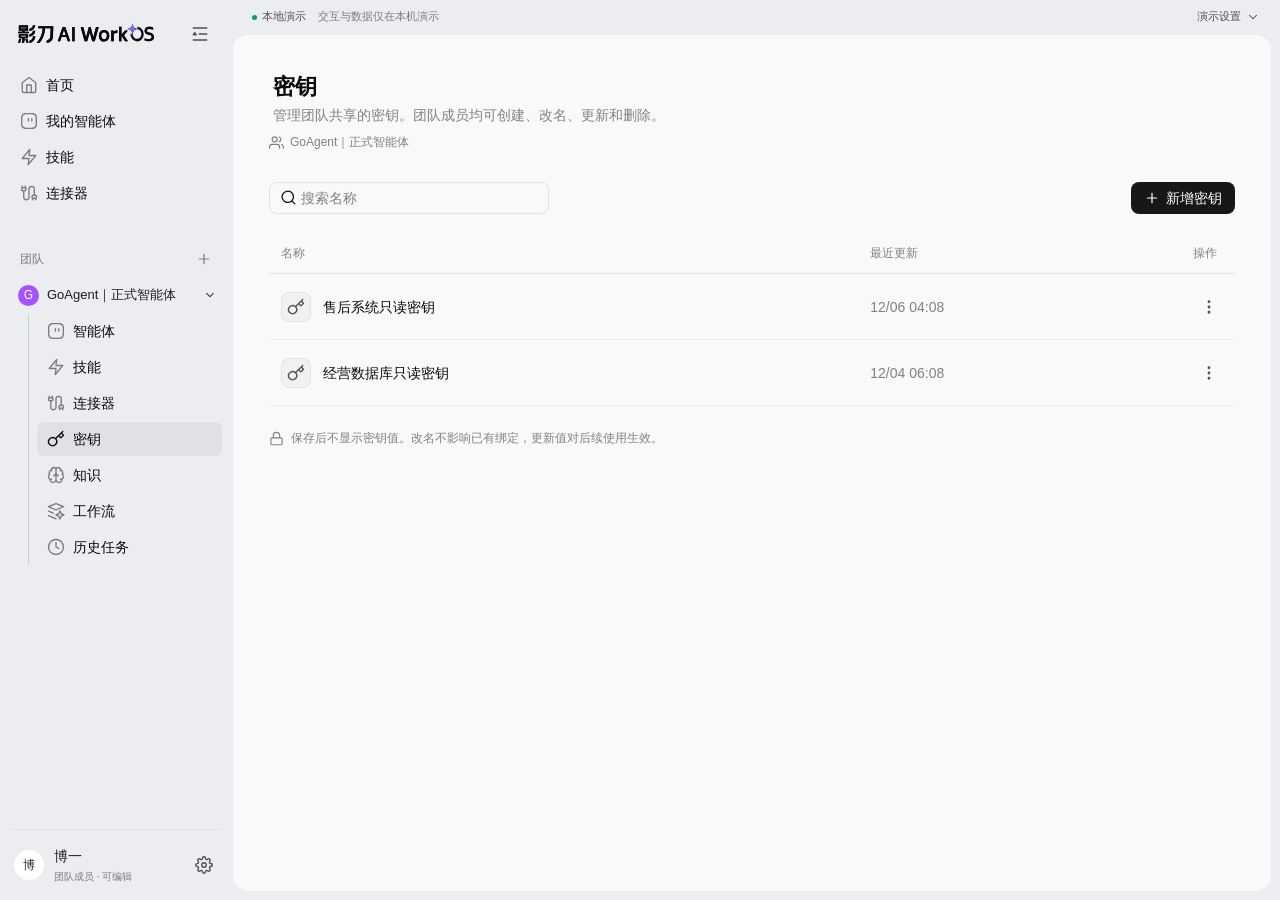
==== commit 6fbf4d9f: "Update the hosted key demo with the latest interaction." ====
--- a/index.html
+++ b/index.html
@@ -5,8 +5,8 @@
     <meta name="viewport" content="width=device-width, initial-scale=1.0" />
     <meta name="color-scheme" content="light" />
     <title>密钥 · 影刀 AI WorkOS</title>
-    <script type="module" crossorigin src="./assets/keys-demo-DE5xe_fb.js"></script>
-    <link rel="stylesheet" crossorigin href="./assets/keys-demo-V2n1c_gL.css">
+    <script type="module" crossorigin src="./assets/keys-demo-CMVZtTP7.js"></script>
+    <link rel="stylesheet" crossorigin href="./assets/keys-demo-DPkxu4nV.css">
   </head>
   <body>
     <div id="root"></div>
--- a/assets/keys-demo-DPkxu4nV.css
+++ b/assets/keys-demo-DPkxu4nV.css
@@ -0,0 +1 @@
+.rotate{animation:rotate-ani 1.6s infinite linear}@keyframes rotate-ani{to{transform:rotate(360deg)}}.ui-btn:not(.ui-btn-disabled):focus-visible{box-shadow:0 0 4px 0 var(--bg-info-quaternary);border-color:var(--border-info-default);outline:none!important}.ui-btn.ui-btn-primary{border-color:transparent;background-color:var(--bg-base-spotlight);--text-color: var(--text-base-in-gray-default);border-radius:6px}.ui-btn.ui-btn-primary:disabled{background-color:var(--bg-base-spotlight);opacity:.5;color:var(--text-base-in-gray-default)}.ui-btn.ui-btn-primary:not(:disabled):not(.ui-btn-disabled):hover{background-color:var(--bg-base-spotlight-secondary);border-color:transparent}.ui-btn.ui-btn-primary:not(:disabled):not(.ui-btn-disabled):active{box-shadow:0 4px 8px 0 var(--effect-shadow-default, rgba(15, 17, 24, .1)) inset}.ui-btn{--text-color: var(--text-base-default);color:var(--text-color);border:1px solid transparent;display:inline-flex;align-items:center;justify-content:center;transition:all .2s ease-in-out;box-shadow:none;background-color:transparent}.ui-btn .ui-btn-icon{display:flex;align-items:center}.ui-btn.ui-btn-circle.ui-btn{min-width:auto}.ui-btn-size-xs{border-radius:6px;padding:0 6px;gap:2px;height:20px}.ui-btn-size-sm{border-radius:6px;padding:2px 8px;gap:4px;height:24px}.ui-btn-size-md{border-radius:8px;padding:4px 10px;gap:4px;height:28px}.ui-btn-size-lg{border-radius:8px;padding:6px 12px;gap:6px;height:32px}.ui-btn-size-xl{border-radius:8px;padding:8px 12px;gap:6px;height:36px}.ui-btn.ui-btn-icon-only{padding:0}.ui-btn.ui-btn-icon-only.ui-btn-size-xs{width:20px;height:20px}.ui-btn.ui-btn-icon-only.ui-btn-size-sm{width:24px;height:24px}.ui-btn.ui-btn-icon-only.ui-btn-size-md{width:28px;height:28px}.ui-btn.ui-btn-icon-only.ui-btn-size-lg{width:32px;height:32px}.ui-btn.ui-btn-icon-only.ui-btn-size-xl{width:36px;height:36px}.ui-btn.ui-btn-disabled{cursor:not-allowed;background:inherit;border-color:transparent}.ui-btn:not(.ui-btn-disabled):active{box-shadow:0 4px 8px 0 var(--effect-shadow-default, rgba(15, 17, 24, .1)) inset}.ui-btn-type-border{border-color:var(--border-base-secondary)}.ui-btn-type-border:not(.ui-btn-disabled){border-color:var(--border-base-secondary)}.ui-btn-type-border.ui-btn-disabled{border-color:var(--border-base-default);color:var(--text-base-quaternary)}.ui-btn-type-border:not(:disabled):not(.ui-btn-disabled):hover{border-color:var(--border-base-secondary);background-color:var(--bg-fill-deep-secondary);color:var(--text-color)}.ui-btn-type-border:not(:disabled):not(.ui-btn-disabled):active{border-color:var(--border-base-secondary);background-color:var(--bg-fill-deep-secondary);color:var(--text-color)}.ui-btn-type-text.ui-btn-disabled{border-color:var(--border-base-default);color:var(--text-base-quaternary)}.ui-btn-type-text:not(:disabled):not(.ui-btn-disabled):hover{border-color:var(--border-base-secondary);background-color:var(--bg-fill-deep-secondary);color:var(--text-color)}.ui-btn-type-text:not(:disabled):not(.ui-btn-disabled):active{border-color:var(--border-base-secondary);background-color:var(--bg-fill-deep-secondary);color:var(--text-color);background-color:var(--bg-fill-deep-tertiary)}.ui-btn-type-base{box-shadow:0 2px 4px -2px var(--effect-shadow-default, rgba(15, 17, 24, .1));background-color:var(--bg-base-container);border:1px solid transparent;background-clip:padding-box,border-box;background-origin:padding-box,border-box;background-image:linear-gradient(to right,var(--bg-base-container),var(--bg-base-container)),linear-gradient(135deg,var(--border-specular-quaternary) 0%,var(--border-specular-default) 50%,var(--border-specular-secondary) 100%)}.ui-btn-type-base:not(.ui-btn-disabled){box-shadow:0 2px 4px -2px var(--effect-shadow-default, rgba(15, 17, 24, .1));background-color:var(--bg-base-container);border:1px solid transparent;background-clip:padding-box,border-box;background-origin:padding-box,border-box;background-image:linear-gradient(to right,var(--bg-base-container),var(--bg-base-container)),linear-gradient(135deg,var(--border-specular-quaternary) 0%,var(--border-specular-default) 50%,var(--border-specular-secondary) 100%)}.ui-btn-type-base.ui-btn-disabled{background-color:var(--bg-base-container);color:var(--text-base-quaternary)}.ui-btn-type-base:not(:disabled):not(.ui-btn-disabled):hover{border-color:var(--border-base-secondary);background-color:var(--bg-base-container-secondary);box-shadow:none;color:var(--text-color)}.ui-btn-type-base:not(:disabled):not(.ui-btn-disabled):active{border-color:var(--border-base-secondary);background-color:var(--bg-base-container-secondary);box-shadow:none;color:var(--text-color);background-color:var(--bg-base-layout)}.ui-btn-type-primary{background-color:var(--bg-base-spotlight);--text-color: var(--text-base-in-gray-default)}.ui-btn-type-primary:not(.ui-btn-disabled){background-color:var(--bg-base-spotlight);--text-color: var(--text-base-in-gray-default)}.ui-btn-type-primary.ui-btn-disabled{background-color:var(--bg-base-spotlight);opacity:.5;color:var(--text-base-in-gray-default)}.ui-btn-type-primary:not(:disabled):not(.ui-btn-disabled):hover{background-color:var(--bg-base-spotlight-secondary);border-color:transparent;color:var(--text-color)}.ui-btn-type-primary:not(:disabled):not(.ui-btn-disabled):active{background-color:var(--bg-base-spotlight-secondary);border-color:transparent;color:var(--text-color);background-color:var(--bg-base-spotlight)}.ui-btn-type-danger{background-color:var(--bg-primary-spotlight);--text-color: var(--text-base-in-coloer-default)}.ui-btn-type-danger:not(.ui-btn-disabled){background-color:var(--bg-primary-spotlight);--text-color: var(--text-base-in-coloer-default)}.ui-btn-type-danger.ui-btn-disabled{background-color:var(--bg-primary-spotlight);opacity:.5;color:var(--text-base-in-coloer-default)}.ui-btn-type-danger:not(:disabled):not(.ui-btn-disabled):hover{background-color:var(--bg-primary-spotlight-secondary);border-color:transparent;color:var(--text-color)}.ui-btn-type-danger:not(:disabled):not(.ui-btn-disabled):active{background-color:var(--bg-primary-spotlight-secondary);border-color:transparent;color:var(--text-color)}.ui-btn-type-secondary{background-color:var(--bg-fill-deep-secondary);--text-color: var(--text-base-default)}.ui-btn-type-secondary:not(.ui-btn-disabled){background-color:var(--bg-fill-deep-secondary);--text-color: var(--text-base-default)}.ui-btn-type-secondary.ui-btn-disabled{background-color:var(--bg-fill-deep-secondary);color:var(--text-base-quaternary)}.ui-btn-type-secondary:not(:disabled):not(.ui-btn-disabled):hover{background-color:var(--bg-fill-deep-tertiary);border-color:var(--border-base-secondary);color:var(--text-color)}.ui-btn-type-secondary:not(:disabled):not(.ui-btn-disabled):active{background-color:var(--bg-fill-deep-tertiary);border-color:var(--border-base-secondary);color:var(--text-color)}.ui-btn-type-magic-light{--text-color: var(--text-base-default);background-color:var(--bg-base-container);position:relative;overflow:hidden;border:1px solid var(--border-base-secondary);box-sizing:border-box}.ui-btn-type-magic-light:before{content:"";position:absolute;top:-122.22%;left:13.64%;width:100%;height:244.44%;background:radial-gradient(50% 50% at 50% 50%,#15bdff59,#0afbff00);pointer-events:none;transition:all .4s ease-in-out}.ui-btn-type-magic-light:after{content:"";position:absolute;top:-22.22%;left:-13.64%;width:100%;height:244.44%;background:radial-gradient(50% 50% at 50% 50%,#a454ff40,#fff65400);pointer-events:none;transition:all .4s ease-in-out}.ui-btn-type-magic-light>span{z-index:1}.ui-btn-type-magic-light:not(.ui-btn-disabled){--text-color: var(--text-base-default);background-color:var(--bg-base-container);position:relative;overflow:hidden;border:1px solid var(--border-base-secondary);box-sizing:border-box}.ui-btn-type-magic-light:not(.ui-btn-disabled):before{content:"";position:absolute;top:-122.22%;left:13.64%;width:100%;height:244.44%;background:radial-gradient(50% 50% at 50% 50%,#15bdff59,#0afbff00);pointer-events:none;transition:all .4s ease-in-out}.ui-btn-type-magic-light:not(.ui-btn-disabled):after{content:"";position:absolute;top:-22.22%;left:-13.64%;width:100%;height:244.44%;background:radial-gradient(50% 50% at 50% 50%,#a454ff40,#fff65400);pointer-events:none;transition:all .4s ease-in-out}.ui-btn-type-magic-light:not(.ui-btn-disabled)>span{z-index:1}.ui-btn-type-magic-light.ui-btn-disabled{opacity:.5;border-color:var(--border-base-secondary);color:var(--text-base-default)}.ui-btn-type-magic-light:not(:disabled):not(.ui-btn-disabled):hover{background:linear-gradient(var(--bg-base-container),var(--bg-base-container)) padding-box,linear-gradient(90deg,var(--border-wonder-default),var(--border-magic-default),var(--border-primary-default)) border-box;border:1px solid transparent;color:var(--text-color)}.ui-btn-type-magic-light:not(:disabled):not(.ui-btn-disabled):hover:before{left:-50%}.ui-btn-type-magic-light:not(:disabled):not(.ui-btn-disabled):hover:after{left:50%}.ui-btn-type-magic-light:not(:disabled):not(.ui-btn-disabled):active{background:linear-gradient(var(--bg-base-container),var(--bg-base-container)) padding-box,linear-gradient(90deg,var(--border-wonder-default),var(--border-magic-default),var(--border-primary-default)) border-box;border:1px solid transparent;color:var(--text-color);background:var(--bg-base-layout)!important;border:1px solid var(--border-base-secondary)!important}.ui-btn-type-magic-light:not(:disabled):not(.ui-btn-disabled):active:before{left:-50%}.ui-btn-type-magic-light:not(:disabled):not(.ui-btn-disabled):active:after{left:50%}.ui-btn-type-magic-primary{--text-color: var(--text-base-in-coloer-default);background-color:var(--bg-magic-spotlight-secondary);position:relative;overflow:hidden;border-color:transparent!important;border:none}.ui-btn-type-magic-primary:before{content:"";position:absolute;top:-122.22%;left:-50%;width:100%;height:244.44%;background:radial-gradient(50% 50% at 50% 50%,#4accffe6,#4accff00);pointer-events:none;transition:all .4s ease-in-out}.ui-btn-type-magic-primary:after{content:"";position:absolute;top:-22.22%;left:50%;width:100%;height:244.44%;background:radial-gradient(50% 50% at 50% 50%,#f73f4ba6,#ff586300);pointer-events:none;transition:all .4s ease-in-out}.ui-btn-type-magic-primary>span{z-index:1}.ui-btn-type-magic-primary:not(.ui-btn-disabled){--text-color: var(--text-base-in-coloer-default);background-color:var(--bg-magic-spotlight-secondary);position:relative;overflow:hidden;border-color:transparent!important;border:none}.ui-btn-type-magic-primary:not(.ui-btn-disabled):before{content:"";position:absolute;top:-122.22%;left:-50%;width:100%;height:244.44%;background:radial-gradient(50% 50% at 50% 50%,#4accffe6,#4accff00);pointer-events:none;transition:all .4s ease-in-out}.ui-btn-type-magic-primary:not(.ui-btn-disabled):after{content:"";position:absolute;top:-22.22%;left:50%;width:100%;height:244.44%;background:radial-gradient(50% 50% at 50% 50%,#f73f4ba6,#ff586300);pointer-events:none;transition:all .4s ease-in-out}.ui-btn-type-magic-primary:not(.ui-btn-disabled)>span{z-index:1}.ui-btn-type-magic-primary.ui-btn-disabled{opacity:.5;color:var(--text-base-default)}.ui-btn-type-magic-primary:not(:disabled):not(.ui-btn-disabled):hover{background-color:var(--bg-magic-spotlight);color:var(--text-color)}.ui-btn-type-magic-primary:not(:disabled):not(.ui-btn-disabled):hover:before{left:50%}.ui-btn-type-magic-primary:not(:disabled):not(.ui-btn-disabled):hover:after{left:-50%}.ui-btn-type-magic-primary:not(:disabled):not(.ui-btn-disabled):active{background-color:var(--bg-magic-spotlight);color:var(--text-color);background-color:var(--bg-magic-spotlight-secondary)}.ui-btn-type-magic-primary:not(:disabled):not(.ui-btn-disabled):active:before{left:50%}.ui-btn-type-magic-primary:not(:disabled):not(.ui-btn-disabled):active:after{left:-50%}.ui-modal-root .ui-modal-mask{background-color:var(--bg-base-mask-secondary)!important}.ui-modal{top:64px}.ui-modal .ui-modal-close{height:28px;width:28px;display:flex;align-items:center;justify-content:center;border-radius:8px;color:var(--text-base-default);transition:all .2s ease-in-out;border:1px solid transparent;top:8px;right:8px}.ui-modal .ui-modal-close:hover{border:1px solid var(--border-base-secondary);background-color:var(--bg-fill-deep-secondary)}.ui-modal .ui-modal-close:active{background-color:var(--bg-fill-deep-tertiary);box-shadow:0 4px 8px 0 var(--effect-shadow-default, rgba(15, 17, 24, .1)) inset}.ui-modal .ui-modal-confirm-btns .ui-btn{min-width:72px}.ui-modal .ui-modal-content{border-radius:12px;background-color:var(--bg-base-container);box-shadow:0 16px 48px -8px var(--effect-shadow-default, rgba(18, 37, 104, .1)),0 4px 8px 0 var(--effect-shadow-secondary, rgba(15, 17, 24, .07));border:1px solid var(--border-base-tertiary)!important}.ui-modal .ui-modal-content .ui-modal-header{background:transparent}.ui-modal-confirm-success .ui-modal-confirm-body>.anticon{color:var(--bg-success-spotlight)}.ui-modal-confirm-error .ui-modal-confirm-body>.anticon{color:var(--bg-error-spotlight)!important}.ui-modal-confirm-warning .ui-modal-confirm-body>.anticon{color:var(--bg-warning-spotlight)!important}.ui-modal-confirm-info .ui-modal-confirm-body>.anticon{color:var(--bg-info-spotlight)!important}@font-face{font-family:iconfont;src:url(/assets/iconfont-BCe-Ta2T.eot?t=1761558237647);src:url(/assets/iconfont-BCe-Ta2T.eot?t=1761558237647#iefix) format("embedded-opentype"),url([data-uri]) format("woff2"),url(/assets/iconfont-D2jY3bAy.woff?t=1761558237647) format("woff"),url(/assets/iconfont-DtXkpI4l.ttf?t=1761558237647) format("truetype"),url(/assets/iconfont-4CaV2B6u.svg?t=1761558237647#iconfont) format("svg")}.iconfont{font-family:iconfont!important;font-size:1em;font-style:normal;-webkit-font-smoothing:antialiased;-moz-osx-font-smoothing:grayscale}.icon-Phython-colour:before{content:""}.icon-Maximize-lg1:before{content:""}.icon-Minimize-xl1:before{content:""}.icon-Restore-md:before{content:""}.icon-a-Chevronup-sx:before{content:""}.icon-Restore-sx:before{content:""}.icon-Maximize-md1:before{content:""}.icon-Minimize-md1:before{content:""}.icon-Restore-sm:before{content:""}.icon-Maximize-xl1:before{content:""}.icon-a-Chevronup-lg:before{content:""}.icon-a-Chevronup-sm:before{content:""}.icon-Minimize-sx:before{content:""}.icon-Restore-xl:before{content:""}.icon-a-Chevronup-md:before{content:""}.icon-a-Chevronup-xl:before{content:""}.icon-Minimize-sm1:before{content:""}.icon-Minimize-lg1:before{content:""}.icon-Maximize-sm1:before{content:""}.icon-Maximize-sx:before{content:""}.icon-Restore-lg:before{content:""}.icon-Instagram-xs:before{content:""}.icon-Instagram-xl:before{content:""}.icon-Instagram-sm:before{content:""}.icon-Instagram-md:before{content:""}.icon-Instagram-lg:before{content:""}.icon-a-Shieldoff-xs:before{content:""}.icon-a-Shieldoff-xl:before{content:""}.icon-a-Shieldoff-sm:before{content:""}.icon-a-Shieldoff-md:before{content:""}.icon-a-Shieldoff-lg:before{content:""}.icon-Bulb-sm:before{content:""}.icon-Bulb-md:before{content:""}.icon-Bulb-lg:before{content:""}.icon-a-Zoomout-xs:before{content:""}.icon-Bulb-xs:before{content:""}.icon-Bulb-xl:before{content:""}.icon-a-Zoomout-md:before{content:""}.icon-a-Zoomout-lg:before{content:""}.icon-a-Zoomin-xs:before{content:""}.icon-a-Zoomin-xl:before{content:""}.icon-a-Zoomin-sm:before{content:""}.icon-a-Zoomin-md:before{content:""}.icon-a-Zoomin-lg:before{content:""}.icon-a-Zapoff-xs:before{content:""}.icon-a-Zoomout-xl:before{content:""}.icon-a-Zoomout-sm:before{content:""}.icon-Zap-lg:before{content:""}.icon-Youtube-xs:before{content:""}.icon-Youtube-xl:before{content:""}.icon-Zap-xs:before{content:""}.icon-Zap-xl:before{content:""}.icon-Zap-sm:before{content:""}.icon-Zap-md:before{content:""}.icon-a-Zapoff-xl:before{content:""}.icon-a-Zapoff-sm:before{content:""}.icon-a-Zapoff-md:before{content:""}.icon-a-Zapoff-lg:before{content:""}.icon-a-Xsquare-xs:before{content:""}.icon-a-Xsquare-xl:before{content:""}.icon-a-Xsquare-sm:before{content:""}.icon-a-Xsquare-md:before{content:""}.icon-a-Xsquare-lg:before{content:""}.icon-a-Xoctagon-xs:before{content:""}.icon-a-Xoctagon-xl:before{content:""}.icon-a-Xoctagon-sm:before{content:""}.icon-Youtube-sm:before{content:""}.icon-Youtube-md:before{content:""}.icon-Youtube-lg:before{content:""}.icon-a-Xcircle-sm:before{content:""}.icon-a-Xcircle-md:before{content:""}.icon-a-Xcircle-lg:before{content:""}.icon-X-xs:before{content:""}.icon-X-xl:before{content:""}.icon-X-sm:before{content:""}.icon-X-md:before{content:""}.icon-a-Xoctagon-md:before{content:""}.icon-a-Xoctagon-lg:before{content:""}.icon-a-Xcircle-xs:before{content:""}.icon-a-Xcircle-xl:before{content:""}.icon-Wind-sm:before{content:""}.icon-Wind-md:before{content:""}.icon-Wind-lg:before{content:""}.icon-a-Wifioff-xs:before{content:""}.icon-a-Wifioff-xl:before{content:""}.icon-a-Wifioff-sm:before{content:""}.icon-a-Wifioff-md:before{content:""}.icon-a-Wifioff-lg:before{content:""}.icon-X-lg:before{content:""}.icon-Wind-xs:before{content:""}.icon-Wind-xl:before{content:""}.icon-Wifi-lg:before{content:""}.icon-Watch-xs:before{content:""}.icon-Watch-xl:before{content:""}.icon-Watch-sm:before{content:""}.icon-Watch-md:before{content:""}.icon-Watch-lg:before{content:""}.icon-Wifi-xs:before{content:""}.icon-Wifi-xl:before{content:""}.icon-Wifi-sm:before{content:""}.icon-Wifi-md:before{content:""}.icon-Volume2-xl:before{content:""}.icon-Volume2-sm:before{content:""}.icon-Volume2-md:before{content:""}.icon-Volume2-lg:before{content:""}.icon-Volume3-xs:before{content:""}.icon-Volume3-xl:before{content:""}.icon-Volume3-sm:before{content:""}.icon-Volume3-md:before{content:""}.icon-Volume3-lg:before{content:""}.icon-Volume2-xs:before{content:""}.icon-Volume-xs:before{content:""}.icon-Volume-xl:before{content:""}.icon-Volume-sm:before{content:""}.icon-Volume-md:before{content:""}.icon-Volume-lg:before{content:""}.icon-Voicemail-xs:before{content:""}.icon-Volume1-xs:before{content:""}.icon-Volume1-xl:before{content:""}.icon-Volume1-sm:before{content:""}.icon-Volume1-md:before{content:""}.icon-Volume1-lg:before{content:""}.icon-Video-xl:before{content:""}.icon-a-Videooff-sm:before{content:""}.icon-a-Videooff-md:before{content:""}.icon-a-Videooff-lg:before{content:""}.icon-Video-xs:before{content:""}.icon-Voicemail-xl:before{content:""}.icon-Voicemail-sm:before{content:""}.icon-Voicemail-md:before{content:""}.icon-Voicemail-lg:before{content:""}.icon-a-Videooff-xs:before{content:""}.icon-a-Videooff-xl:before{content:""}.icon-Variable-sm:before{content:""}.icon-Variable-md:before{content:""}.icon-Variable-lg:before{content:""}.icon-Users-xs:before{content:""}.icon-Users-xl:before{content:""}.icon-Users-sm:before{content:""}.icon-Video-sm:before{content:""}.icon-Video-md:before{content:""}.icon-Video-lg:before{content:""}.icon-Variable-xs:before{content:""}.icon-Variable-xl:before{content:""}.icon-a-Userx-md:before{content:""}.icon-a-Userx-lg:before{content:""}.icon-a-Userplus-xs:before{content:""}.icon-a-Userplus-xl:before{content:""}.icon-a-Userplus-sm:before{content:""}.icon-a-Userplus-md:before{content:""}.icon-Users-md:before{content:""}.icon-Users-lg:before{content:""}.icon-a-Userx-xs:before{content:""}.icon-a-Userx-xl:before{content:""}.icon-a-Userx-sm:before{content:""}.icon-a-Userminus-lg:before{content:""}.icon-a-Usercheck-xs:before{content:""}.icon-a-Usercheck-xl:before{content:""}.icon-a-Usercheck-sm:before{content:""}.icon-a-Usercheck-md:before{content:""}.icon-a-Usercheck-lg:before{content:""}.icon-a-Userplus-lg:before{content:""}.icon-a-Userminus-xs:before{content:""}.icon-a-Userminus-xl:before{content:""}.icon-a-Userminus-sm:before{content:""}.icon-a-Userminus-md:before{content:""}.icon-User-xs:before{content:""}.icon-User-xl:before{content:""}.icon-User-sm:before{content:""}.icon-User-md:before{content:""}.icon-User-lg:before{content:""}.icon-a-Uploadcloud-xs:before{content:""}.icon-a-Uploadcloud-xl:before{content:""}.icon-a-Uploadcloud-sm:before{content:""}.icon-a-Uploadcloud-md:before{content:""}.icon-a-Uploadcloud-lg:before{content:""}.icon-Upload-xs:before{content:""}.icon-Upload-xl:before{content:""}.icon-Upload-sm:before{content:""}.icon-Upload-md:before{content:""}.icon-Upload-lg:before{content:""}.icon-Unlock-xs:before{content:""}.icon-Unlock-xl:before{content:""}.icon-Unlock-sm:before{content:""}.icon-Unlock-md:before{content:""}.icon-Underline-xs:before{content:""}.icon-Underline-xl:before{content:""}.icon-Underline-sm:before{content:""}.icon-Underline-md:before{content:""}.icon-Underline-lg:before{content:""}.icon-Umbrella-xs:before{content:""}.icon-Umbrella-xl:before{content:""}.icon-Umbrella-sm:before{content:""}.icon-Umbrella-md:before{content:""}.icon-Umbrella-lg:before{content:""}.icon-Unlock-lg:before{content:""}.icon-Type-xl:before{content:""}.icon-Type-sm:before{content:""}.icon-Type-md:before{content:""}.icon-Type-lg:before{content:""}.icon-Twitter-xs:before{content:""}.icon-Twitter-xl:before{content:""}.icon-Twitter-sm:before{content:""}.icon-Twitter-md:before{content:""}.icon-Twitter-lg:before{content:""}.icon-Type-xs:before{content:""}.icon-Twitch-xl:before{content:""}.icon-Twitch-sm:before{content:""}.icon-Twitch-md:before{content:""}.icon-Twitch-lg:before{content:""}.icon-Tv-xs:before{content:""}.icon-Tv-xl:before{content:""}.icon-Tv-sm:before{content:""}.icon-Tv-md:before{content:""}.icon-Tv-lg:before{content:""}.icon-Twitch-xs:before{content:""}.icon-Truck-xl:before{content:""}.icon-Truck-sm:before{content:""}.icon-Truck-md:before{content:""}.icon-Truck-lg:before{content:""}.icon-Triangle-xs:before{content:""}.icon-Triangle-xl:before{content:""}.icon-Triangle-sm:before{content:""}.icon-Triangle-md:before{content:""}.icon-Triangle-lg:before{content:""}.icon-a-Trendingup-xs:before{content:""}.icon-Truck-xs:before{content:""}.icon-Trello-xs:before{content:""}.icon-a-Trendingup-sm:before{content:""}.icon-a-Trendingup-md:before{content:""}.icon-a-Trendingup-lg:before{content:""}.icon-a-Trendingdown-xs:before{content:""}.icon-a-Trendingdown-xl:before{content:""}.icon-a-Trendingdown-sm:before{content:""}.icon-a-Trendingdown-md:before{content:""}.icon-a-Trendingdown-lg:before{content:""}.icon-a-Trendingup-xl:before{content:""}.icon-Trello-md:before{content:""}.icon-Trello-lg:before{content:""}.icon-Trash2-xs:before{content:""}.icon-Trash2-xl:before{content:""}.icon-Trash2-sm:before{content:""}.icon-Trash2-md:before{content:""}.icon-Trash2-lg:before{content:""}.icon-Trash-xs:before{content:""}.icon-Trash-xl:before{content:""}.icon-Trello-xl:before{content:""}.icon-Trello-sm:before{content:""}.icon-Tool-xs:before{content:""}.icon-Tool-xl:before{content:""}.icon-Tool-sm:before{content:""}.icon-Tool-md:before{content:""}.icon-Tool-lg:before{content:""}.icon-a-Toggleright-xs:before{content:""}.icon-a-Toggleright-xl:before{content:""}.icon-a-Toggleright-sm:before{content:""}.icon-a-Toggleright-md:before{content:""}.icon-Trash-sm:before{content:""}.icon-Trash-md:before{content:""}.icon-Trash-lg:before{content:""}.icon-a-Toggleleft-xl:before{content:""}.icon-a-Toggleleft-sm:before{content:""}.icon-a-Toggleleft-md:before{content:""}.icon-a-Toggleleft-lg:before{content:""}.icon-a-Thumbsup-xs:before{content:""}.icon-a-Thumbsup-xl:before{content:""}.icon-a-Thumbsup-sm:before{content:""}.icon-a-Thumbsup-md:before{content:""}.icon-a-Toggleright-lg:before{content:""}.icon-a-Toggleleft-xs:before{content:""}.icon-a-Thumbsdown-xl:before{content:""}.icon-a-Thumbsdown-sm:before{content:""}.icon-a-Thumbsdown-md:before{content:""}.icon-a-Thumbsdown-lg:before{content:""}.icon-Thermometer-xs:before{content:""}.icon-Thermometer-xl:before{content:""}.icon-Thermometer-sm:before{content:""}.icon-Thermometer-md:before{content:""}.icon-Thermometer-lg:before{content:""}.icon-a-Thumbsup-lg:before{content:""}.icon-a-Thumbsdown-xs:before{content:""}.icon-Terminal-lg:before{content:""}.icon-Target-xs:before{content:""}.icon-Target-xl:before{content:""}.icon-Target-sm:before{content:""}.icon-Target-md:before{content:""}.icon-Target-lg:before{content:""}.icon-Terminal-xs:before{content:""}.icon-Terminal-xl:before{content:""}.icon-Terminal-sm:before{content:""}.icon-Terminal-md:before{content:""}.icon-Tag-lg:before{content:""}.icon-Tablet-xs:before{content:""}.icon-Tablet-xl:before{content:""}.icon-Tablet-sm:before{content:""}.icon-Tablet-md:before{content:""}.icon-Tablet-lg:before{content:""}.icon-Tag-xs:before{content:""}.icon-Tag-xl:before{content:""}.icon-Tag-sm:before{content:""}.icon-Tag-md:before{content:""}.icon-Tab-xs:before{content:""}.icon-Tab-xl:before{content:""}.icon-Tab-sm:before{content:""}.icon-Tab-md:before{content:""}.icon-Tab-lg:before{content:""}.icon-Sunset-xs:before{content:""}.icon-Table-xs:before{content:""}.icon-Table-xl:before{content:""}.icon-Table-sm:before{content:""}.icon-Table-md:before{content:""}.icon-Table-lg:before{content:""}.icon-Sunrise-xl:before{content:""}.icon-Sunrise-sm:before{content:""}.icon-Sunrise-md:before{content:""}.icon-Sunrise-lg:before{content:""}.icon-Sun-xs:before{content:""}.icon-Sun-xl:before{content:""}.icon-Sunset-xl:before{content:""}.icon-Sunset-sm:before{content:""}.icon-Sunset-md:before{content:""}.icon-Sunset-lg:before{content:""}.icon-Sunrise-xs:before{content:""}.icon-a-Stopcircle-sm:before{content:""}.icon-a-Stopcircle-md:before{content:""}.icon-a-Stopcircle-lg:before{content:""}.icon-Star-xs:before{content:""}.icon-Star-xl:before{content:""}.icon-Star-sm:before{content:""}.icon-Sun-sm:before{content:""}.icon-Sun-md:before{content:""}.icon-Sun-lg:before{content:""}.icon-a-Stopcircle-xs:before{content:""}.icon-a-Stopcircle-xl:before{content:""}.icon-Square-xl:before{content:""}.icon-Square-sm:before{content:""}.icon-Square-md:before{content:""}.icon-Square-lg:before{content:""}.icon-Speaker-xs:before{content:""}.icon-Speaker-xl:before{content:""}.icon-Speaker-sm:before{content:""}.icon-Speaker-md:before{content:""}.icon-Star-md:before{content:""}.icon-Star-lg:before{content:""}.icon-Square-xs:before{content:""}.icon-Sort-lg:before{content:""}.icon-Smile-xs:before{content:""}.icon-Smile-xl:before{content:""}.icon-Smile-sm:before{content:""}.icon-Smile-md:before{content:""}.icon-Smile-lg:before{content:""}.icon-Speaker-lg:before{content:""}.icon-Sort-xs:before{content:""}.icon-Sort-xl:before{content:""}.icon-Sort-sm:before{content:""}.icon-Sort-md:before{content:""}.icon-Sliders-xs:before{content:""}.icon-Sliders-xl:before{content:""}.icon-Sliders-sm:before{content:""}.icon-Sliders-md:before{content:""}.icon-Sliders-lg:before{content:""}.icon-Smartphone-xs:before{content:""}.icon-Smartphone-xl:before{content:""}.icon-Smartphone-sm:before{content:""}.icon-Smartphone-md:before{content:""}.icon-Smartphone-lg:before{content:""}.icon-a-Skipforward-xl:before{content:""}.icon-a-Skipforward-sm:before{content:""}.icon-a-Skipforward-md:before{content:""}.icon-a-Skipforward-lg:before{content:""}.icon-a-Skipback-xs:before{content:""}.icon-Slash-xs:before{content:""}.icon-Slash-xl:before{content:""}.icon-Slash-sm:before{content:""}.icon-Slash-md:before{content:""}.icon-Slash-lg:before{content:""}.icon-a-Skipforward-xs:before{content:""}.icon-Shuffle-xs:before{content:""}.icon-Shuffle-xl:before{content:""}.icon-Shuffle-sm:before{content:""}.icon-Shuffle-md:before{content:""}.icon-Shuffle-lg:before{content:""}.icon-a-Shoppingcart-xs:before{content:""}.icon-a-Shoppingcart-xl:before{content:""}.icon-a-Skipback-xl:before{content:""}.icon-a-Skipback-sm:before{content:""}.icon-a-Skipback-md:before{content:""}.icon-a-Skipback-lg:before{content:""}.icon-a-Shoppingbag-md:before{content:""}.icon-a-Shoppingbag-lg:before{content:""}.icon-Shift-xs:before{content:""}.icon-Shift-xl:before{content:""}.icon-Shift-sm:before{content:""}.icon-a-Shoppingcart-sm:before{content:""}.icon-a-Shoppingcart-md:before{content:""}.icon-a-Shoppingcart-lg:before{content:""}.icon-a-Shoppingbag-xs:before{content:""}.icon-a-Shoppingbag-xl:before{content:""}.icon-a-Shoppingbag-sm:before{content:""}.icon-Shift-md:before{content:""}.icon-Shift-lg:before{content:""}.icon-Shield-xl:before{content:""}.icon-Shield-sm:before{content:""}.icon-Shield-md:before{content:""}.icon-Shield-lg:before{content:""}.icon-Share2-xs:before{content:""}.icon-Share2-xl:before{content:""}.icon-Share2-sm:before{content:""}.icon-Share2-md:before{content:""}.icon-Shield-xs:before{content:""}.icon-Share-xs:before{content:""}.icon-Share-xl:before{content:""}.icon-Share-sm:before{content:""}.icon-Share-md:before{content:""}.icon-Share-lg:before{content:""}.icon-Settings-xs:before{content:""}.icon-Settings-xl:before{content:""}.icon-Settings-sm:before{content:""}.icon-Settings-md:before{content:""}.icon-Settings-lg:before{content:""}.icon-Share2-lg:before{content:""}.icon-Server-xl:before{content:""}.icon-Server-sm:before{content:""}.icon-Server-md:before{content:""}.icon-Server-lg:before{content:""}.icon-Send-xs:before{content:""}.icon-Send-xl:before{content:""}.icon-Send-sm:before{content:""}.icon-Send-md:before{content:""}.icon-Send-lg:before{content:""}.icon-Server-xs:before{content:""}.icon-Save-xs:before{content:""}.icon-Search-xl:before{content:""}.icon-Search-sm:before{content:""}.icon-Search-md:before{content:""}.icon-Search-lg:before{content:""}.icon-Scissors-xs:before{content:""}.icon-Scissors-xl:before{content:""}.icon-Scissors-sm:before{content:""}.icon-Scissors-md:before{content:""}.icon-Scissors-lg:before{content:""}.icon-Search-xs:before{content:""}.icon-Save-lg:before{content:""}.icon-Rss-xs:before{content:""}.icon-Rss-xl:before{content:""}.icon-Rss-sm:before{content:""}.icon-Rss-md:before{content:""}.icon-Rss-lg:before{content:""}.icon-a-Rotatecw-xs:before{content:""}.icon-a-Rotatecw-xl:before{content:""}.icon-Save-xl:before{content:""}.icon-Save-sm:before{content:""}.icon-Save-md:before{content:""}.icon-a-Rotateccw-xl:before{content:""}.icon-a-Rotateccw-sm:before{content:""}.icon-a-Rotateccw-md:before{content:""}.icon-a-Rotateccw-lg:before{content:""}.icon-Rewind-xs:before{content:""}.icon-Rewind-xl:before{content:""}.icon-Rewind-sm:before{content:""}.icon-a-Rotatecw-sm:before{content:""}.icon-a-Rotatecw-md:before{content:""}.icon-a-Rotatecw-lg:before{content:""}.icon-a-Rotateccw-xs:before{content:""}.icon-Repeat-sm:before{content:""}.icon-Repeat-md:before{content:""}.icon-Repeat-lg:before{content:""}.icon-a-Refreshcw-xs:before{content:""}.icon-a-Refreshcw-xl:before{content:""}.icon-a-Refreshcw-sm:before{content:""}.icon-a-Refreshcw-md:before{content:""}.icon-Rewind-md:before{content:""}.icon-Rewind-lg:before{content:""}.icon-Repeat-xs:before{content:""}.icon-Repeat-xl:before{content:""}.icon-a-Refreshccw-sm:before{content:""}.icon-a-Refreshccw-md:before{content:""}.icon-a-Refreshccw-lg:before{content:""}.icon-Radio-xs:before{content:""}.icon-Radio-xl:before{content:""}.icon-Radio-sm:before{content:""}.icon-Radio-md:before{content:""}.icon-Radio-lg:before{content:""}.icon-a-Refreshcw-lg:before{content:""}.icon-a-Refreshccw-xs:before{content:""}.icon-a-Refreshccw-xl:before{content:""}.icon-Python-lg:before{content:""}.icon-R-Sidebar-md:before{content:""}.icon-R-Sidebar-lg:before{content:""}.icon-Python-xs:before{content:""}.icon-Python-xl:before{content:""}.icon-Python-sm:before{content:""}.icon-Python-md:before{content:""}.icon-R-Sidebar-xs:before{content:""}.icon-R-Sidebar-xl:before{content:""}.icon-R-Sidebar-sm:before{content:""}.icon-Printer-lg:before{content:""}.icon-Power-xs:before{content:""}.icon-Power-xl:before{content:""}.icon-Power-sm:before{content:""}.icon-Power-md:before{content:""}.icon-Power-lg:before{content:""}.icon-Printer-xs:before{content:""}.icon-Printer-xl:before{content:""}.icon-Printer-sm:before{content:""}.icon-Printer-md:before{content:""}.icon-Pocket-md:before{content:""}.icon-Pocket-lg:before{content:""}.icon-a-Plussquare-xs:before{content:""}.icon-a-Plussquare-xl:before{content:""}.icon-a-Plussquare-sm:before{content:""}.icon-a-Plussquare-md:before{content:""}.icon-a-Plussquare-lg:before{content:""}.icon-a-Pluscircle-xs:before{content:""}.icon-Pocket-xs:before{content:""}.icon-Pocket-xl:before{content:""}.icon-Pocket-sm:before{content:""}.icon-Plus-xs:before{content:""}.icon-Plus-xl:before{content:""}.icon-Plus-sm:before{content:""}.icon-Plus-md:before{content:""}.icon-Plus-lg:before{content:""}.icon-a-Playcircle-xs:before{content:""}.icon-a-Playcircle-xl:before{content:""}.icon-a-Playcircle-sm:before{content:""}.icon-a-Pluscircle-xl:before{content:""}.icon-a-Pluscircle-sm:before{content:""}.icon-a-Pluscircle-md:before{content:""}.icon-a-Pluscircle-lg:before{content:""}.icon-Play-md:before{content:""}.icon-Play-lg:before{content:""}.icon-a-Piechart-xs:before{content:""}.icon-a-Piechart-xl:before{content:""}.icon-a-Piechart-sm:before{content:""}.icon-a-Piechart-md:before{content:""}.icon-a-Playcircle-md:before{content:""}.icon-a-Playcircle-lg:before{content:""}.icon-Play-xs:before{content:""}.icon-Play-xl:before{content:""}.icon-Play-sm:before{content:""}.icon-a-Phoneoutgoing-lg:before{content:""}.icon-a-Phoneoff-xs:before{content:""}.icon-a-Phoneoff-xl:before{content:""}.icon-a-Phoneoff-sm:before{content:""}.icon-a-Phoneoff-md:before{content:""}.icon-a-Phoneoff-lg:before{content:""}.icon-a-Piechart-lg:before{content:""}.icon-a-Phoneoutgoing-xs:before{content:""}.icon-a-Phoneoutgoing-xl:before{content:""}.icon-a-Phoneoutgoing-sm:before{content:""}.icon-a-Phoneoutgoing-md:before{content:""}.icon-a-Phoneincoming-xl:before{content:""}.icon-a-Phoneincoming-sm:before{content:""}.icon-a-Phoneincoming-md:before{content:""}.icon-a-Phoneincoming-lg:before{content:""}.icon-a-Phonemissed-xs:before{content:""}.icon-a-Phonemissed-xl:before{content:""}.icon-a-Phonemissed-sm:before{content:""}.icon-a-Phonemissed-md:before{content:""}.icon-a-Phonemissed-lg:before{content:""}.icon-a-Phoneincoming-xs:before{content:""}.icon-a-Phonecall-xs:before{content:""}.icon-a-Phonecall-xl:before{content:""}.icon-a-Phonecall-sm:before{content:""}.icon-a-Phonecall-md:before{content:""}.icon-a-Phonecall-lg:before{content:""}.icon-a-Phoneforwarded-xs:before{content:""}.icon-a-Phoneforwarded-xl:before{content:""}.icon-a-Phoneforwarded-sm:before{content:""}.icon-a-Phoneforwarded-md:before{content:""}.icon-a-Phoneforwarded-lg:before{content:""}.icon-Percent-xl:before{content:""}.icon-Percent-sm:before{content:""}.icon-Percent-md:before{content:""}.icon-Percent-lg:before{content:""}.icon-a-Pentool-xs:before{content:""}.icon-Phone-xs:before{content:""}.icon-Phone-xl:before{content:""}.icon-Phone-sm:before{content:""}.icon-Phone-md:before{content:""}.icon-Phone-lg:before{content:""}.icon-Percent-xs:before{content:""}.icon-a-Pausecircle-lg:before{content:""}.icon-Pause-xs:before{content:""}.icon-a-Pentool-xl:before{content:""}.icon-a-Pentool-sm:before{content:""}.icon-a-Pentool-md:before{content:""}.icon-a-Pentool-lg:before{content:""}.icon-a-Pausecircle-xs:before{content:""}.icon-a-Pausecircle-xl:before{content:""}.icon-a-Pausecircle-sm:before{content:""}.icon-a-Pausecircle-md:before{content:""}.icon-Paperclip-lg:before{content:""}.icon-Package-xs:before{content:""}.icon-Package-xl:before{content:""}.icon-Package-sm:before{content:""}.icon-Paperclip-md:before{content:""}.icon-Pause-xl:before{content:""}.icon-Pause-sm:before{content:""}.icon-Pause-md:before{content:""}.icon-Pause-lg:before{content:""}.icon-Paperclip-xs:before{content:""}.icon-Paperclip-xl:before{content:""}.icon-Paperclip-sm:before{content:""}.icon-Octagon-xl:before{content:""}.icon-Octagon-sm:before{content:""}.icon-Octagon-md:before{content:""}.icon-Package-md:before{content:""}.icon-Package-lg:before{content:""}.icon-Option-xs:before{content:""}.icon-Option-xl:before{content:""}.icon-Option-sm:before{content:""}.icon-Option-md:before{content:""}.icon-Option-lg:before{content:""}.icon-Octagon-xs:before{content:""}.icon-Navigation2-xl:before{content:""}.icon-Navigation2-sm:before{content:""}.icon-Navigation2-md:before{content:""}.icon-Navigation2-lg:before{content:""}.icon-Octagon-lg:before{content:""}.icon-OCR-xs:before{content:""}.icon-OCR-xl:before{content:""}.icon-OCR-sm:before{content:""}.icon-OCR-md:before{content:""}.icon-OCR-lg:before{content:""}.icon-Navigation2-xs:before{content:""}.icon-Nail-lg:before{content:""}.icon-Navigation-xs:before{content:""}.icon-Navigation-xl:before{content:""}.icon-Navigation-sm:before{content:""}.icon-Navigation-md:before{content:""}.icon-Navigation-lg:before{content:""}.icon-Nail-xs:before{content:""}.icon-Nail-xl:before{content:""}.icon-Nail-sm:before{content:""}.icon-Nail-md:before{content:""}.icon-Music-xs:before{content:""}.icon-Music-xl:before{content:""}.icon-Music-sm:before{content:""}.icon-Music-md:before{content:""}.icon-Music-lg:before{content:""}.icon-Move-xs:before{content:""}.icon-Move-xl:before{content:""}.icon-Move-sm:before{content:""}.icon-Move-md:before{content:""}.icon-Move-lg:before{content:""}.icon-a-Mousepointer-xs:before{content:""}.icon-a-Mousepointer-xl:before{content:""}.icon-a-Mousepointer-sm:before{content:""}.icon-a-Mousepointer-md:before{content:""}.icon-a-Mousepointer-lg:before{content:""}.icon-a-Morevertical-xs:before{content:""}.icon-a-Morevertical-xl:before{content:""}.icon-a-Morevertical-sm:before{content:""}.icon-a-Morevertical-md:before{content:""}.icon-a-Morevertical-lg:before{content:""}.icon-a-Morehorizontal-xs:before{content:""}.icon-a-Morehorizontal-xl:before{content:""}.icon-a-Morehorizontal-sm:before{content:""}.icon-a-Morehorizontal-md:before{content:""}.icon-a-Morehorizontal-lg:before{content:""}.icon-Moon-xs:before{content:""}.icon-Moon-xl:before{content:""}.icon-Moon-sm:before{content:""}.icon-Moon-md:before{content:""}.icon-Moon-lg:before{content:""}.icon-Monitor-xs:before{content:""}.icon-Monitor-xl:before{content:""}.icon-Monitor-sm:before{content:""}.icon-Monitor-md:before{content:""}.icon-Monitor-lg:before{content:""}.icon-a-Minussquare-xs:before{content:""}.icon-a-Minussquare-xl:before{content:""}.icon-a-Minussquare-sm:before{content:""}.icon-a-Minussquare-md:before{content:""}.icon-a-Minussquare-lg:before{content:""}.icon-a-Minuscircle-xs:before{content:""}.icon-a-Minuscircle-xl:before{content:""}.icon-a-Minuscircle-sm:before{content:""}.icon-Minimize2-sm:before{content:""}.icon-Minimize2-md:before{content:""}.icon-Minimize2-lg:before{content:""}.icon-a-Minuscircle-md:before{content:""}.icon-a-Minuscircle-lg:before{content:""}.icon-Minus-xs:before{content:""}.icon-Minus-xl:before{content:""}.icon-Minus-sm:before{content:""}.icon-Minus-md:before{content:""}.icon-Minus-lg:before{content:""}.icon-Minimize2-xs:before{content:""}.icon-Minimize2-xl:before{content:""}.icon-Minimize-xs:before{content:""}.icon-Minimize-xl:before{content:""}.icon-Minimize-sm:before{content:""}.icon-Minimize-md:before{content:""}.icon-Minimize-lg:before{content:""}.icon-a-Micoff-xs:before{content:""}.icon-a-Micoff-xl:before{content:""}.icon-a-Micoff-sm:before{content:""}.icon-a-Micoff-md:before{content:""}.icon-a-Micoff-lg:before{content:""}.icon-Mic-xs:before{content:""}.icon-Mic-xl:before{content:""}.icon-Mic-sm:before{content:""}.icon-Mic-md:before{content:""}.icon-Mic-lg:before{content:""}.icon-Meh-xs:before{content:""}.icon-a-Messagecircle-xs:before{content:""}.icon-a-Messagecircle-xl:before{content:""}.icon-a-Messagecircle-sm:before{content:""}.icon-a-Messagecircle-md:before{content:""}.icon-a-Messagecircle-lg:before{content:""}.icon-Menu-xs:before{content:""}.icon-Menu-xl:before{content:""}.icon-Menu-sm:before{content:""}.icon-Menu-md:before{content:""}.icon-Menu-lg:before{content:""}.icon-Maximize-xs:before{content:""}.icon-Maximize-xl:before{content:""}.icon-Meh-xl:before{content:""}.icon-Meh-sm:before{content:""}.icon-Meh-md:before{content:""}.icon-Meh-lg:before{content:""}.icon-Maximize2-xs:before{content:""}.icon-Maximize2-xl:before{content:""}.icon-Maximize2-sm:before{content:""}.icon-Maximize2-md:before{content:""}.icon-Maximize2-lg:before{content:""}.icon-Maximize-sm:before{content:""}.icon-Maximize-md:before{content:""}.icon-Maximize-lg:before{content:""}.icon-a-Mappin-xs:before{content:""}.icon-a-Mappin-xl:before{content:""}.icon-a-Mappin-sm:before{content:""}.icon-a-Mappin-md:before{content:""}.icon-a-Mappin-lg:before{content:""}.icon-Map-xs:before{content:""}.icon-Map-xl:before{content:""}.icon-Map-sm:before{content:""}.icon-Map-md:before{content:""}.icon-Mail-xs:before{content:""}.icon-Mail-xl:before{content:""}.icon-Mail-sm:before{content:""}.icon-Mail-md:before{content:""}.icon-Mail-lg:before{content:""}.icon-a-Logout-xs:before{content:""}.icon-a-Logout-xl:before{content:""}.icon-a-Logout-sm:before{content:""}.icon-a-Logout-md:before{content:""}.icon-a-Logout-lg:before{content:""}.icon-Map-lg:before{content:""}.icon-a-Login-sm:before{content:""}.icon-a-Login-md:before{content:""}.icon-a-Login-lg:before{content:""}.icon-Lock-xs:before{content:""}.icon-Lock-xl:before{content:""}.icon-Lock-sm:before{content:""}.icon-Lock-md:before{content:""}.icon-Lock-lg:before{content:""}.icon-a-Login-xs:before{content:""}.icon-a-Login-xl:before{content:""}.icon-Loader-md:before{content:""}.icon-Loader-lg:before{content:""}.icon-List-xs:before{content:""}.icon-List-xl:before{content:""}.icon-List-sm:before{content:""}.icon-List-md:before{content:""}.icon-List-lg:before{content:""}.icon-Linkedin-xs:before{content:""}.icon-Loader-xs:before{content:""}.icon-Loader-xl:before{content:""}.icon-Linkedin-md:before{content:""}.icon-Linkedin-lg:before{content:""}.icon-Link2-xs:before{content:""}.icon-Link2-xl:before{content:""}.icon-Link2-sm:before{content:""}.icon-Link2-md:before{content:""}.icon-Link2-lg:before{content:""}.icon-Link-xs:before{content:""}.icon-Link-xl:before{content:""}.icon-Linkedin-xl:before{content:""}.icon-Linkedin-sm:before{content:""}.icon-Link-lg:before{content:""}.icon-a-Lifebuoy-xs:before{content:""}.icon-a-Lifebuoy-xl:before{content:""}.icon-a-Lifebuoy-sm:before{content:""}.icon-a-Lifebuoy-md:before{content:""}.icon-a-Lifebuoy-lg:before{content:""}.icon-Layout-xs:before{content:""}.icon-Layout-xl:before{content:""}.icon-Layout-sm:before{content:""}.icon-Layout-md:before{content:""}.icon-Link-sm:before{content:""}.icon-Link-md:before{content:""}.icon-Layers-md:before{content:""}.icon-Layers-lg:before{content:""}.icon-L-Sidebar-xs:before{content:""}.icon-L-Sidebar-xl:before{content:""}.icon-L-Sidebar-sm:before{content:""}.icon-L-Sidebar-md:before{content:""}.icon-L-Sidebar-lg:before{content:""}.icon-Layout-lg:before{content:""}.icon-Layers-xs:before{content:""}.icon-Layers-xl:before{content:""}.icon-Layers-sm:before{content:""}.icon-Keyboard-lg:before{content:""}.icon-Key-xs:before{content:""}.icon-Key-xl:before{content:""}.icon-Key-sm:before{content:""}.icon-Key-md:before{content:""}.icon-Key-lg:before{content:""}.icon-Keyboard-xs:before{content:""}.icon-Keyboard-xl:before{content:""}.icon-Keyboard-sm:before{content:""}.icon-Keyboard-md:before{content:""}.icon-Italic-lg:before{content:""}.icon-Italic-xs:before{content:""}.icon-Italic-xl:before{content:""}.icon-Italic-sm:before{content:""}.icon-Italic-md:before{content:""}.icon-Info-xs:before{content:""}.icon-Info-xl:before{content:""}.icon-Info-sm:before{content:""}.icon-Info-md:before{content:""}.icon-Info-lg:before{content:""}.icon-Inbox-xs:before{content:""}.icon-Inbox-xl:before{content:""}.icon-Inbox-sm:before{content:""}.icon-Inbox-md:before{content:""}.icon-Inbox-lg:before{content:""}.icon-Image-xs:before{content:""}.icon-Image-xl:before{content:""}.icon-Image-sm:before{content:""}.icon-Image-md:before{content:""}.icon-Image-lg:before{content:""}.icon-Hexagon-lg:before{content:""}.icon-Home-xs:before{content:""}.icon-Home-xl:before{content:""}.icon-Home-sm:before{content:""}.icon-Home-md:before{content:""}.icon-Home-lg:before{content:""}.icon-Hexagon-xs:before{content:""}.icon-Hexagon-xl:before{content:""}.icon-Hexagon-sm:before{content:""}.icon-Hexagon-md:before{content:""}.icon-Heart-xl:before{content:""}.icon-Heart-sm:before{content:""}.icon-Heart-md:before{content:""}.icon-Heart-lg:before{content:""}.icon-a-Helpcircle-xs:before{content:""}.icon-a-Helpcircle-xl:before{content:""}.icon-a-Helpcircle-sm:before{content:""}.icon-a-Helpcircle-md:before{content:""}.icon-a-Helpcircle-lg:before{content:""}.icon-Heart-xs:before{content:""}.icon-Headphones-xs:before{content:""}.icon-Headphones-xl:before{content:""}.icon-Headphones-sm:before{content:""}.icon-Headphones-md:before{content:""}.icon-Headphones-lg:before{content:""}.icon-Hash-xs:before{content:""}.icon-Hash-xl:before{content:""}.icon-Hash-sm:before{content:""}.icon-Hash-md:before{content:""}.icon-Hash-lg:before{content:""}.icon-a-Harddrive-xs:before{content:""}.icon-a-Harddrive-xl:before{content:""}.icon-a-Harddrive-sm:before{content:""}.icon-a-Harddrive-md:before{content:""}.icon-a-Harddrive-lg:before{content:""}.icon-Grid-xs:before{content:""}.icon-Grid-xl:before{content:""}.icon-Grid-sm:before{content:""}.icon-Grid-md:before{content:""}.icon-Grid-lg:before{content:""}.icon-Globe-xs:before{content:""}.icon-Globe-sm:before{content:""}.icon-Globe-md:before{content:""}.icon-Globe-lg:before{content:""}.icon-Gitlab-xs:before{content:""}.icon-Gitlab-xl:before{content:""}.icon-Gitlab-sm:before{content:""}.icon-Gitlab-md:before{content:""}.icon-Gitlab-lg:before{content:""}.icon-Github-xs:before{content:""}.icon-Github-xl:before{content:""}.icon-Globe-xl:before{content:""}.icon-Github-md:before{content:""}.icon-Github-lg:before{content:""}.icon-a-Gitpull-request-xs:before{content:""}.icon-a-Gitpull-request-xl:before{content:""}.icon-a-Gitpull-request-sm:before{content:""}.icon-a-Gitpull-request-md:before{content:""}.icon-a-Gitpull-request-lg:before{content:""}.icon-a-Gitmerge-xs:before{content:""}.icon-a-Gitmerge-xl:before{content:""}.icon-a-Gitmerge-sm:before{content:""}.icon-Github-sm:before{content:""}.icon-a-Gitmerge-lg:before{content:""}.icon-a-Gitcommit-xs:before{content:""}.icon-a-Gitcommit-xl:before{content:""}.icon-a-Gitcommit-sm:before{content:""}.icon-a-Gitcommit-md:before{content:""}.icon-a-Gitcommit-lg:before{content:""}.icon-a-Gitbranch-xs:before{content:""}.icon-a-Gitbranch-xl:before{content:""}.icon-a-Gitbranch-sm:before{content:""}.icon-a-Gitmerge-md:before{content:""}.icon-a-Gitbranch-lg:before{content:""}.icon-Gift-xs:before{content:""}.icon-Gift-xl:before{content:""}.icon-Gift-sm:before{content:""}.icon-Gift-md:before{content:""}.icon-Gift-lg:before{content:""}.icon-Frown-xs:before{content:""}.icon-Frown-xl:before{content:""}.icon-Frown-sm:before{content:""}.icon-Frown-md:before{content:""}.icon-a-Gitbranch-md:before{content:""}.icon-a-Folderminus-xs:before{content:""}.icon-a-Folderminus-xl:before{content:""}.icon-a-Folderminus-sm:before{content:""}.icon-a-Folderminus-md:before{content:""}.icon-a-Folderplus-xs:before{content:""}.icon-a-Folderplus-xl:before{content:""}.icon-a-Folderplus-sm:before{content:""}.icon-a-Folderplus-md:before{content:""}.icon-a-Folderplus-lg:before{content:""}.icon-Frown-lg:before{content:""}.icon-Folder-xl:before{content:""}.icon-Folder-sm:before{content:""}.icon-Folder-md:before{content:""}.icon-Folder-lg:before{content:""}.icon-a-Foldinstruction-xs:before{content:""}.icon-a-Foldinstruction-xl:before{content:""}.icon-a-Foldinstruction-sm:before{content:""}.icon-a-Foldinstruction-md:before{content:""}.icon-a-Foldinstruction-lg:before{content:""}.icon-a-Folderminus-lg:before{content:""}.icon-Folder-xs:before{content:""}.icon-Flag-sm:before{content:""}.icon-Flag-md:before{content:""}.icon-Flag-lg:before{content:""}.icon-Filter-xs:before{content:""}.icon-Filter-xl:before{content:""}.icon-Filter-sm:before{content:""}.icon-Filter-md:before{content:""}.icon-Filter-lg:before{content:""}.icon-Flag-xs:before{content:""}.icon-Flag-xl:before{content:""}.icon-Film-xs:before{content:""}.icon-Film-xl:before{content:""}.icon-Film-sm:before{content:""}.icon-Film-md:before{content:""}.icon-Film-lg:before{content:""}.icon-a-Filetext-xs:before{content:""}.icon-a-Filetext-xl:before{content:""}.icon-a-Filetext-sm:before{content:""}.icon-a-Filetext-md:before{content:""}.icon-a-Filetext-lg:before{content:""}.icon-a-Fileminus-xs:before{content:""}.icon-a-Fileminus-xl:before{content:""}.icon-a-Fileminus-sm:before{content:""}.icon-a-Fileminus-md:before{content:""}.icon-a-Fileminus-lg:before{content:""}.icon-a-Fileplus-md:before{content:""}.icon-a-Fileplus-lg:before{content:""}.icon-a-Fileplus-xs:before{content:""}.icon-a-Fileplus-xl:before{content:""}.icon-a-Fileplus-sm:before{content:""}.icon-Feather-xs:before{content:""}.icon-Feather-xl:before{content:""}.icon-Feather-sm:before{content:""}.icon-Feather-md:before{content:""}.icon-Feather-lg:before{content:""}.icon-File-xs:before{content:""}.icon-File-xl:before{content:""}.icon-File-sm:before{content:""}.icon-File-md:before{content:""}.icon-File-lg:before{content:""}.icon-Facebook-xs:before{content:""}.icon-Facebook-xl:before{content:""}.icon-Facebook-sm:before{content:""}.icon-Facebook-md:before{content:""}.icon-Facebook-lg:before{content:""}.icon-a-Eyeoff-xs:before{content:""}.icon-a-Fastforward-xs:before{content:""}.icon-a-Fastforward-xl:before{content:""}.icon-a-Fastforward-sm:before{content:""}.icon-a-Fastforward-md:before{content:""}.icon-a-Fastforward-lg:before{content:""}.icon-Eye-sm:before{content:""}.icon-Eye-md:before{content:""}.icon-Eye-lg:before{content:""}.icon-a-Externallink-xs:before{content:""}.icon-a-Eyeoff-xl:before{content:""}.icon-a-Eyeoff-sm:before{content:""}.icon-a-Eyeoff-md:before{content:""}.icon-a-Eyeoff-lg:before{content:""}.icon-Eye-xs:before{content:""}.icon-Eye-xl:before{content:""}.icon-a-Expandall-sm:before{content:""}.icon-a-Expandall-md:before{content:""}.icon-a-Expandall-lg:before{content:""}.icon-Edit3-xs:before{content:""}.icon-Edit3-xl:before{content:""}.icon-a-Externallink-xl:before{content:""}.icon-a-Externallink-sm:before{content:""}.icon-a-Externallink-md:before{content:""}.icon-a-Externallink-lg:before{content:""}.icon-a-Expandall-xs:before{content:""}.icon-a-Expandall-xl:before{content:""}.icon-Edit2-lg:before{content:""}.icon-Edit-xs:before{content:""}.icon-Edit-xl:before{content:""}.icon-Edit-sm:before{content:""}.icon-Edit3-sm:before{content:""}.icon-Edit3-md:before{content:""}.icon-Edit3-lg:before{content:""}.icon-Edit2-xs:before{content:""}.icon-Edit2-xl:before{content:""}.icon-Edit2-sm:before{content:""}.icon-Edit2-md:before{content:""}.icon-Dribbble-xs:before{content:""}.icon-Dribbble-xl:before{content:""}.icon-Dribbble-sm:before{content:""}.icon-Edit-md:before{content:""}.icon-Edit-lg:before{content:""}.icon-Droplet-xs:before{content:""}.icon-Droplet-xl:before{content:""}.icon-Droplet-sm:before{content:""}.icon-Droplet-md:before{content:""}.icon-Droplet-lg:before{content:""}.icon-a-Downloadcloud-xl:before{content:""}.icon-a-Downloadcloud-sm:before{content:""}.icon-a-Downloadcloud-md:before{content:""}.icon-Dribbble-md:before{content:""}.icon-Dribbble-lg:before{content:""}.icon-Drag-xs:before{content:""}.icon-Drag-xl:before{content:""}.icon-Drag-sm:before{content:""}.icon-Drag-md:before{content:""}.icon-Drag-lg:before{content:""}.icon-a-Downloadcloud-xs:before{content:""}.icon-Download-md:before{content:""}.icon-Download-lg:before{content:""}.icon-a-Dollarsign-xs:before{content:""}.icon-a-Dollarsign-xl:before{content:""}.icon-a-Dollarsign-sm:before{content:""}.icon-a-Dollarsign-md:before{content:""}.icon-a-Downloadcloud-lg:before{content:""}.icon-Download-xs:before{content:""}.icon-Download-xl:before{content:""}.icon-Download-sm:before{content:""}.icon-a-Dollarsign-lg:before{content:""}.icon-a-Collapseall-xs:before{content:""}.icon-a-Collapseall-xl:before{content:""}.icon-a-Collapseall-md:before{content:""}.icon-a-Collapseall-lg:before{content:""}.icon-Bug-xs:before{content:""}.icon-Bug-xl:before{content:""}.icon-Bug-sm:before{content:""}.icon-Bug-md:before{content:""}.icon-Bug-lg:before{content:""}.icon-a-Collapseall-sm:before{content:""}.icon-Bottombar-xs:before{content:""}.icon-Bottombar-xl:before{content:""}.icon-Bottombar-sm:before{content:""}.icon-Bottombar-md:before{content:""}.icon-Bottombar-lg:before{content:""}.icon-Backspace-xs:before{content:""}.icon-Backspace-xl:before{content:""}.icon-Backspace-sm:before{content:""}.icon-Backspace-md:before{content:""}.icon-Backspace-lg:before{content:""}.icon-App-xs:before{content:""}.icon-App-xl:before{content:""}.icon-App-sm:before{content:""}.icon-App-md:before{content:""}.icon-App-lg:before{content:""}.icon-a-Addvariable-xs:before{content:""}.icon-a-Addvariable-xl:before{content:""}.icon-a-Addvariable-sm:before{content:""}.icon-a-Addvariable-md:before{content:""}.icon-a-Addvariable-lg:before{content:""}.icon-AI-xs:before{content:""}.icon-AI-xl:before{content:""}.icon-AI-sm:before{content:""}.icon-AI-md:before{content:""}.icon-AI-lg:before{content:""}.icon-a-Creditcard-sm:before{content:""}.icon-a-Creditcard-lg:before{content:""}.icon-a-Creditcard-md:before{content:""}.icon-a-Creditcard-xl:before{content:""}.icon-a-Creditcard-xs:before{content:""}.icon-Crop-xs:before{content:""}.icon-Crop-xl:before{content:""}.icon-Crop-md:before{content:""}.icon-Crop-sm:before{content:""}.icon-Crop-lg:before{content:""}.icon-Crosshair-xl:before{content:""}.icon-Crosshair-sm:before{content:""}.icon-Crosshair-md:before{content:""}.icon-Crosshair-xs:before{content:""}.icon-Crosshair-lg:before{content:""}.icon-Database-xs:before{content:""}.icon-Database-lg:before{content:""}.icon-Database-sm:before{content:""}.icon-Database-md:before{content:""}.icon-Database-xl:before{content:""}.icon-Divide-sm:before{content:""}.icon-Divide-xs:before{content:""}.icon-Divide-md:before{content:""}.icon-Divide-lg:before{content:""}.icon-Divide-xl:before{content:""}.icon-a-Dividecircle-lg:before{content:""}.icon-a-Dividecircle-xl:before{content:""}.icon-a-Dividecircle-sm:before{content:""}.icon-a-Dividecircle-xs:before{content:""}.icon-a-Dividecircle-md:before{content:""}.icon-Delete-lg:before{content:""}.icon-Delete-xs:before{content:""}.icon-Delete-md:before{content:""}.icon-Delete-sm:before{content:""}.icon-Delete-xl:before{content:""}.icon-a-Dividesquare-sm:before{content:""}.icon-a-Dividesquare-lg:before{content:""}.icon-a-Dividesquare-xl:before{content:""}.icon-a-Dividesquare-xs:before{content:""}.icon-a-Dividesquare-md:before{content:""}.icon-Cpu-xs:before{content:""}.icon-Cpu-md:before{content:""}.icon-Cpu-lg:before{content:""}.icon-Cpu-sm:before{content:""}.icon-Cpu-xl:before{content:""}.icon-a-Cornerup-right-xl:before{content:""}.icon-a-Cornerup-right-sm:before{content:""}.icon-a-Cornerup-right-md:before{content:""}.icon-a-Cornerup-right-xs:before{content:""}.icon-a-Cornerup-right-lg:before{content:""}.icon-a-Cornerup-left-md:before{content:""}.icon-a-Cornerup-left-xs:before{content:""}.icon-a-Cornerup-left-sm:before{content:""}.icon-a-Cornerup-left-lg:before{content:""}.icon-a-Cornerup-left-xl:before{content:""}.icon-a-Cornerright-up-xs:before{content:""}.icon-a-Cornerright-up-xl:before{content:""}.icon-a-Cornerright-up-md:before{content:""}.icon-a-Cornerright-up-lg:before{content:""}.icon-a-Cornerright-up-sm:before{content:""}.icon-a-Cornerright-down-md:before{content:""}.icon-a-Cornerright-down-xs:before{content:""}.icon-a-Cornerright-down-sm:before{content:""}.icon-a-Cornerright-down-lg:before{content:""}.icon-a-Cornerright-down-xl:before{content:""}.icon-a-Cornerleft-up-lg:before{content:""}.icon-a-Cornerleft-up-md:before{content:""}.icon-a-Cornerleft-up-xs:before{content:""}.icon-a-Cornerleft-up-sm:before{content:""}.icon-a-Cornerleft-up-xl:before{content:""}.icon-a-Cornerdown-right-sm:before{content:""}.icon-a-Cornerdown-right-md:before{content:""}.icon-a-Cornerdown-right-lg:before{content:""}.icon-a-Cornerdown-right-xs:before{content:""}.icon-a-Cornerdown-right-xl:before{content:""}.icon-a-Cornerdown-left-xs:before{content:""}.icon-a-Cornerdown-left-sm:before{content:""}.icon-a-Cornerdown-left-xl:before{content:""}.icon-a-Cornerdown-left-md:before{content:""}.icon-a-Cornerdown-left-lg:before{content:""}.icon-Copy-xl:before{content:""}.icon-Copy-md:before{content:""}.icon-Copy-lg:before{content:""}.icon-Copy-sm:before{content:""}.icon-Copy-xs:before{content:""}.icon-Compass-xl:before{content:""}.icon-Compass-lg:before{content:""}.icon-Compass-md:before{content:""}.icon-Compass-xs:before{content:""}.icon-Compass-sm:before{content:""}.icon-Command-xs:before{content:""}.icon-Command-md:before{content:""}.icon-Command-lg:before{content:""}.icon-Command-xl:before{content:""}.icon-Command-sm:before{content:""}.icon-Columns-lg:before{content:""}.icon-Columns-md:before{content:""}.icon-Columns-xs:before{content:""}.icon-Columns-sm:before{content:""}.icon-Columns-xl:before{content:""}.icon-Coffee-xl:before{content:""}.icon-Coffee-sm:before{content:""}.icon-Coffee-md:before{content:""}.icon-Coffee-lg:before{content:""}.icon-Coffee-xs:before{content:""}.icon-Settings2-xl:before{content:""}.icon-Settings2-lg:before{content:""}.icon-Settings2-sm:before{content:""}.icon-Settings2-md:before{content:""}.icon-Settings2-xs:before{content:""}.icon-a-Datacapture-md:before{content:""}.icon-a-Datacapture-xl:before{content:""}.icon-a-Datacapture-lg:before{content:""}.icon-a-Datacapture-xs:before{content:""}.icon-a-Datacapture-sm:before{content:""}.icon-Code-md:before{content:""}.icon-Code-lg:before{content:""}.icon-Code-sm:before{content:""}.icon-Code-xl:before{content:""}.icon-Code-xs:before{content:""}.icon-Cloud-md:before{content:""}.icon-Cloud-sm:before{content:""}.icon-Cloud-xl:before{content:""}.icon-Cloud-lg:before{content:""}.icon-Cloud-xs:before{content:""}.icon-a-Cloudsnow-xl:before{content:""}.icon-a-Cloudsnow-sm:before{content:""}.icon-a-Cloudsnow-xs:before{content:""}.icon-a-Cloudsnow-md:before{content:""}.icon-a-Cloudsnow-lg:before{content:""}.icon-a-Cloudrain-lg:before{content:""}.icon-a-Cloudrain-xl:before{content:""}.icon-a-Cloudrain-md:before{content:""}.icon-a-Cloudrain-xs:before{content:""}.icon-a-Cloudrain-sm:before{content:""}.icon-a-Cloudoff-md:before{content:""}.icon-a-Cloudoff-sm:before{content:""}.icon-a-Cloudoff-xs:before{content:""}.icon-a-Cloudoff-xl:before{content:""}.icon-a-Cloudoff-lg:before{content:""}.icon-a-Cloudlightning-lg:before{content:""}.icon-a-Cloudlightning-xl:before{content:""}.icon-a-Cloudlightning-xs:before{content:""}.icon-a-Cloudlightning-md:before{content:""}.icon-a-Cloudlightning-sm:before{content:""}.icon-a-Clouddrizzle-xl:before{content:""}.icon-a-Clouddrizzle-lg:before{content:""}.icon-a-Clouddrizzle-md:before{content:""}.icon-a-Clouddrizzle-xs:before{content:""}.icon-a-Clouddrizzle-sm:before{content:""}.icon-Clock-xl:before{content:""}.icon-Clock-lg:before{content:""}.icon-Clock-xs:before{content:""}.icon-Clock-md:before{content:""}.icon-Clock-sm:before{content:""}.icon-Clipboard-md:before{content:""}.icon-Clipboard-sm:before{content:""}.icon-Clipboard-xl:before{content:""}.icon-Clipboard-xs:before{content:""}.icon-Clipboard-lg:before{content:""}.icon-Circle-xl:before{content:""}.icon-Circle-lg:before{content:""}.icon-Circle-sm:before{content:""}.icon-Circle-md:before{content:""}.icon-Circle-xs:before{content:""}.icon-a-Chevronsup-lg:before{content:""}.icon-a-Chevronsup-xl:before{content:""}.icon-a-Chevronsup-xs:before{content:""}.icon-a-Chevronsup-md:before{content:""}.icon-a-Chevronsup-sm:before{content:""}.icon-Chrome-md:before{content:""}.icon-Chrome-lg:before{content:""}.icon-Chrome-xl:before{content:""}.icon-Chrome-xs:before{content:""}.icon-Chrome-sm:before{content:""}.icon-a-Chevronsright-xl:before{content:""}.icon-a-Chevronsright-lg:before{content:""}.icon-a-Chevronsright-md:before{content:""}.icon-a-Chevronsright-sm:before{content:""}.icon-a-Chevronsright-xs:before{content:""}.icon-a-Chevronsleft-sm:before{content:""}.icon-a-Chevronsleft-md:before{content:""}.icon-a-Chevronsleft-lg:before{content:""}.icon-a-Chevronsleft-xl:before{content:""}.icon-a-Chevronsleft-xs:before{content:""}.icon-a-Chevronsdown-xs:before{content:""}.icon-a-Chevronsdown-lg:before{content:""}.icon-a-Chevronsdown-xl:before{content:""}.icon-a-Chevronsdown-sm:before{content:""}.icon-a-Chevronsdown-md:before{content:""}.icon-a-Chevronright-xs:before{content:""}.icon-a-Chevronright-md:before{content:""}.icon-a-Chevronright-lg:before{content:""}.icon-a-Chevronright-xl:before{content:""}.icon-a-Chevronright-sm:before{content:""}.icon-a-Chevronleft-lg1:before{content:""}.icon-a-Chevronleft-sm1:before{content:""}.icon-a-Chevronleft-xl1:before{content:""}.icon-a-Chevronleft-xs1:before{content:""}.icon-a-Chevronleft-md1:before{content:""}.icon-a-Chevronleft-lg:before{content:""}.icon-a-Chevronleft-xs:before{content:""}.icon-a-Chevronleft-xl:before{content:""}.icon-a-Chevronleft-md:before{content:""}.icon-a-Chevronleft-sm:before{content:""}.icon-a-Chevrondown-lg:before{content:""}.icon-a-Chevrondown-sm:before{content:""}.icon-a-Chevrondown-xl:before{content:""}.icon-a-Chevrondown-md:before{content:""}.icon-a-Chevrondown-xs:before{content:""}.icon-Check-sm:before{content:""}.icon-Check-xl:before{content:""}.icon-Check-md:before{content:""}.icon-Check-xs:before{content:""}.icon-Check-lg:before{content:""}.icon-a-Checksquare-xl:before{content:""}.icon-a-Checksquare-lg:before{content:""}.icon-a-Checksquare-md:before{content:""}.icon-a-Checksquare-xs:before{content:""}.icon-a-Checksquare-sm:before{content:""}.icon-a-Checkcircle-lg:before{content:""}.icon-a-Checkcircle-md:before{content:""}.icon-a-Checkcircle-xs:before{content:""}.icon-a-Checkcircle-sm:before{content:""}.icon-a-Checkcircle-xl:before{content:""}.icon-Cast-lg:before{content:""}.icon-Cast-md:before{content:""}.icon-Cast-sm:before{content:""}.icon-Cast-xl:before{content:""}.icon-Cast-xs:before{content:""}.icon-Camera-xl:before{content:""}.icon-Camera-lg:before{content:""}.icon-Camera-md:before{content:""}.icon-Camera-sm:before{content:""}.icon-Camera-xs:before{content:""}.icon-a-Cameraoff-sm:before{content:""}.icon-a-Cameraoff-md:before{content:""}.icon-a-Cameraoff-lg:before{content:""}.icon-a-Cameraoff-xs:before{content:""}.icon-a-Cameraoff-xl:before{content:""}.icon-Calendar-lg:before{content:""}.icon-Calendar-xl:before{content:""}.icon-Calendar-sm:before{content:""}.icon-Calendar-md:before{content:""}.icon-Calendar-xs:before{content:""}.icon-Briefcase-lg:before{content:""}.icon-Briefcase-sm:before{content:""}.icon-Briefcase-xl:before{content:""}.icon-Briefcase-md:before{content:""}.icon-Briefcase-xs:before{content:""}.icon-Box-md:before{content:""}.icon-Box-lg:before{content:""}.icon-Box-xs:before{content:""}.icon-Box-sm:before{content:""}.icon-Box-xl:before{content:""}.icon-Bookmark-sm:before{content:""}.icon-Bookmark-lg:before{content:""}.icon-Bookmark-xl:before{content:""}.icon-Bookmark-md:before{content:""}.icon-Bookmark-xs:before{content:""}.icon-Book-xl:before{content:""}.icon-Book-sm:before{content:""}.icon-Book-lg:before{content:""}.icon-Book-xs:before{content:""}.icon-Book-md:before{content:""}.icon-a-Bookopen-lg:before{content:""}.icon-a-Bookopen-xs:before{content:""}.icon-a-Bookopen-md:before{content:""}.icon-a-Bookopen-xl:before{content:""}.icon-a-Bookopen-sm:before{content:""}.icon-Bold-md:before{content:""}.icon-Bold-xs:before{content:""}.icon-Bold-lg:before{content:""}.icon-Bold-xl:before{content:""}.icon-Bold-sm:before{content:""}.icon-Bluetooth-sm:before{content:""}.icon-Bluetooth-xs:before{content:""}.icon-Bluetooth-xl:before{content:""}.icon-Bluetooth-md:before{content:""}.icon-Bluetooth-lg:before{content:""}.icon-a-Belloff-xl:before{content:""}.icon-a-Belloff-lg:before{content:""}.icon-a-Belloff-xs:before{content:""}.icon-a-Belloff-sm:before{content:""}.icon-a-Belloff-md:before{content:""}.icon-Bell-md:before{content:""}.icon-Bell-xl:before{content:""}.icon-Bell-sm:before{content:""}.icon-Bell-lg:before{content:""}.icon-Bell-xs:before{content:""}.icon-Battery-lg:before{content:""}.icon-Battery-sm:before{content:""}.icon-Battery-md:before{content:""}.icon-Battery-xs:before{content:""}.icon-Battery-xl:before{content:""}.icon-a-Barchart-lg:before{content:""}.icon-a-Barchart-xs:before{content:""}.icon-a-Barchart-xl:before{content:""}.icon-a-Barchart-sm:before{content:""}.icon-a-Barchart-md:before{content:""}.icon-a-Batterycharging-lg:before{content:""}.icon-a-Batterycharging-md:before{content:""}.icon-a-Batterycharging-sm:before{content:""}.icon-a-Batterycharging-xs:before{content:""}.icon-a-Batterycharging-xl:before{content:""}.icon-a-Barchart2-sm:before{content:""}.icon-a-Barchart2-md:before{content:""}.icon-a-Barchart2-xl:before{content:""}.icon-a-Barchart2-xs:before{content:""}.icon-a-Barchart2-lg:before{content:""}.icon-Award-lg:before{content:""}.icon-Award-xs:before{content:""}.icon-Award-xl:before{content:""}.icon-Award-md:before{content:""}.icon-Award-sm:before{content:""}.icon-a-Atsign-md:before{content:""}.icon-a-Atsign-xl:before{content:""}.icon-a-Atsign-sm:before{content:""}.icon-a-Atsign-xs:before{content:""}.icon-a-Atsign-lg:before{content:""}.icon-a-Arrowup-right-xs:before{content:""}.icon-a-Arrowup-right-sm:before{content:""}.icon-a-Arrowup-right-lg:before{content:""}.icon-a-Arrowup-right-xl:before{content:""}.icon-a-Arrowup-right-md:before{content:""}.icon-a-Arrowup-xl:before{content:""}.icon-a-Arrowup-md:before{content:""}.icon-a-Arrowup-sm:before{content:""}.icon-a-Arrowup-lg:before{content:""}.icon-a-Arrowup-xs:before{content:""}.icon-a-Arrowup-left-sm:before{content:""}.icon-a-Arrowup-left-xl:before{content:""}.icon-a-Arrowup-left-xs:before{content:""}.icon-a-Arrowup-left-lg:before{content:""}.icon-a-Arrowup-left-md:before{content:""}.icon-a-Arrowup-circle-xs:before{content:""}.icon-a-Arrowup-circle-md:before{content:""}.icon-a-Arrowup-circle-xl:before{content:""}.icon-a-Arrowup-circle-lg:before{content:""}.icon-a-Arrowup-circle-sm:before{content:""}.icon-a-Arrowright-xs:before{content:""}.icon-a-Arrowright-lg:before{content:""}.icon-a-Arrowright-sm:before{content:""}.icon-a-Arrowright-xl:before{content:""}.icon-a-Arrowright-md:before{content:""}.icon-a-Arrowright-circle-sm:before{content:""}.icon-a-Arrowright-circle-xl:before{content:""}.icon-a-Arrowright-circle-md:before{content:""}.icon-a-Arrowright-circle-xs:before{content:""}.icon-a-Arrowright-circle-lg:before{content:""}.icon-a-Arrowleft-sm:before{content:""}.icon-a-Arrowleft-md:before{content:""}.icon-a-Arrowleft-lg:before{content:""}.icon-a-Arrowleft-xl:before{content:""}.icon-a-Arrowleft-xs:before{content:""}.icon-a-Arrowleft-circle-xl:before{content:""}.icon-a-Arrowleft-circle-sm:before{content:""}.icon-a-Arrowleft-circle-md:before{content:""}.icon-a-Arrowleft-circle-xs:before{content:""}.icon-a-Arrowleft-circle-lg:before{content:""}.icon-a-Arrowdown-xl:before{content:""}.icon-a-Arrowdown-sm:before{content:""}.icon-a-Arrowdown-xs:before{content:""}.icon-a-Arrowdown-md:before{content:""}.icon-a-Arrowdown-lg:before{content:""}.icon-a-Arrowdown-right-sm:before{content:""}.icon-a-Arrowdown-right-xl:before{content:""}.icon-a-Arrowdown-right-md:before{content:""}.icon-a-Arrowdown-right-xs:before{content:""}.icon-a-Arrowdown-right-lg:before{content:""}.icon-a-Arrowdown-left-sm:before{content:""}.icon-a-Arrowdown-left-xl:before{content:""}.icon-a-Arrowdown-left-xs:before{content:""}.icon-a-Arrowdown-left-md:before{content:""}.icon-a-Arrowdown-left-lg:before{content:""}.icon-a-Arrowdown-circle-sm:before{content:""}.icon-a-Arrowdown-circle-md:before{content:""}.icon-a-Arrowdown-circle-lg:before{content:""}.icon-a-Arrowdown-circle-xs:before{content:""}.icon-a-Arrowdown-circle-xl:before{content:""}.icon-Archive-md:before{content:""}.icon-Archive-xl:before{content:""}.icon-Archive-lg:before{content:""}.icon-Archive-xs:before{content:""}.icon-Archive-sm:before{content:""}.icon-Aperture-md:before{content:""}.icon-Aperture-lg:before{content:""}.icon-Aperture-sm:before{content:""}.icon-Aperture-xl:before{content:""}.icon-Aperture-xs:before{content:""}.icon-Anchor-xs:before{content:""}.icon-Anchor-md:before{content:""}.icon-Anchor-xl:before{content:""}.icon-Anchor-lg:before{content:""}.icon-Anchor-sm:before{content:""}.icon-a-Alignright-xs:before{content:""}.icon-a-Alignright-sm:before{content:""}.icon-a-Alignright-xl:before{content:""}.icon-a-Alignright-md:before{content:""}.icon-a-Alignright-lg:before{content:""}.icon-a-Alignleft-md:before{content:""}.icon-a-Alignleft-lg:before{content:""}.icon-a-Alignleft-xs:before{content:""}.icon-a-Alignleft-xl:before{content:""}.icon-a-Alignleft-sm:before{content:""}.icon-a-Alignjustify-xl:before{content:""}.icon-a-Alignjustify-md:before{content:""}.icon-a-Alignjustify-xs:before{content:""}.icon-a-Alignjustify-lg:before{content:""}.icon-a-Alignjustify-sm:before{content:""}.icon-a-Aligncenter-md:before{content:""}.icon-a-Aligncenter-lg:before{content:""}.icon-a-Aligncenter-sm:before{content:""}.icon-a-Aligncenter-xs:before{content:""}.icon-a-Aligncenter-xl:before{content:""}.icon-a-Alerttriangle-sm:before{content:""}.icon-a-Alerttriangle-lg:before{content:""}.icon-a-Alerttriangle-xl:before{content:""}.icon-a-Alerttriangle-md:before{content:""}.icon-a-Alerttriangle-xs:before{content:""}.icon-a-Alertoctagon-md:before{content:""}.icon-a-Alertoctagon-sm:before{content:""}.icon-a-Alertoctagon-xl:before{content:""}.icon-a-Alertoctagon-lg:before{content:""}.icon-a-Alertoctagon-xs:before{content:""}.icon-a-Alertcircle-md:before{content:""}.icon-a-Alertcircle-xl:before{content:""}.icon-a-Alertcircle-sm:before{content:""}.icon-a-Alertcircle-lg:before{content:""}.icon-a-Alertcircle-xs:before{content:""}.icon-Airplay-xl:before{content:""}.icon-Airplay-xs:before{content:""}.icon-Airplay-lg:before{content:""}.icon-Airplay-sm:before{content:""}.icon-Airplay-md:before{content:""}.icon-Activity_xl:before{content:""}.icon-Activity_md:before{content:""}.icon-Activity_lg:before{content:""}.icon-Activity_sm:before{content:""}.icon-Activity_xs:before{content:""}button,[role=button]{cursor:pointer;outline:none;background:none;border:none;padding:0;color:inherit}body{font-size:13px}:root{--brand-50: rgba(247, 63, 75, .05);--brand-100: rgba(247, 63, 75, .1);--brand-150: rgba(247, 63, 75, .15);--brand-250: rgba(247, 63, 75, .25);--brand-300: rgba(247, 63, 75, .3);--brand-350: rgba(247, 63, 75, .35);--brand-400: rgba(247, 63, 75, .4);--brand-500: rgba(247, 63, 75, .5);--brand-600: #f73f4b;--brand-700: #ff5863;--brand-800: #fcadb5;--brand-900: #fdd0d5;--brand-1000: #fee7ea;--white-0: rgba(255, 255, 255, 0);--white-30: rgba(255, 255, 255, .03);--white-50: rgba(255, 255, 255, .05);--white-100: rgba(255, 255, 255, .1);--white-150: rgba(255, 255, 255, .15);--white-200: rgba(255, 255, 255, .2);--white-250: rgba(255, 255, 255, .25);--white-300: rgba(255, 255, 255, .3);--white-400: rgba(255, 255, 255, .4);--white-500: rgba(255, 255, 255, .5);--white-600: rgba(255, 255, 255, .6);--white-700: rgba(255, 255, 255, .7);--white-800: rgba(255, 255, 255, .8);--white-900: rgba(255, 255, 255, .9);--white-1000: #ffffff;--black-0: rgba(0, 0, 0, 0);--black-30: rgba(0, 0, 0, .03);--black-50: rgba(0, 0, 0, .05);--black-100: rgba(0, 0, 0, .1);--black-150: rgba(0, 0, 0, .15);--black-200: rgba(0, 0, 0, .2);--black-250: rgba(0, 0, 0, .25);--black-300: rgba(0, 0, 0, .3);--black-400: rgba(0, 0, 0, .4);--black-500: rgba(0, 0, 0, .5);--black-600: rgba(0, 0, 0, .6);--black-700: rgba(0, 0, 0, .7);--black-800: rgba(0, 0, 0, .8);--black-900: rgba(0, 0, 0, .9);--black-1000: #000000;--gray-30: rgba(11, 11, 12, .03);--gray-50: rgba(11, 11, 12, .05);--gray-70: rgba(11, 11, 12, .07);--gray-100: rgba(11, 11, 12, .1);--gray-150: rgba(11, 11, 12, .15);--gray-200: rgba(11, 11, 12, .2);--gray-250: rgba(11, 11, 12, .25);--gray-300: rgba(11, 11, 12, .3);--gray-350: rgba(11, 11, 12, .35);--gray-400: rgba(11, 11, 12, .4);--gray-500: rgba(11, 11, 12, .5);--gray-600: rgba(11, 11, 12, .6);--gray-700: rgba(11, 11, 12, .7);--gray-800: rgba(11, 11, 12, .8);--gray-900: rgba(11, 11, 12, .9);--gray-1000: #0b0b0c;--pewter-100: #f9f9fb;--pewter-200: #f4f4f7;--pewter-300: #ecedf1;--pewter-400: #9b9da7;--pewter-500: #838691;--pewter-600: #6b6e7b;--pewter-700: #555964;--pewter-800: #1e1e20;--pewter-900: #171719;--pewter-1000: #121214;--green-50: rgba(13, 158, 81, .05);--green-100: rgba(13, 158, 81, .1);--green-150: rgba(13, 158, 81, .15);--green-200: rgba(13, 158, 81, .2);--green-250: rgba(13, 158, 81, .25);--green-300: rgba(13, 158, 81, .3);--green-400: rgba(13, 158, 81, .4);--green-500: rgba(13, 158, 81, .5);--green-600: #0d9e51;--green-700: #28c270;--green-800: #87dcaf;--green-900: #c4f5c9;--green-1000: #ebffee;--red-50: rgba(220, 40, 70, .05);--red-100: rgba(220, 40, 70, .1);--red-150: rgba(220, 40, 70, .15);--red-200: rgba(220, 40, 70, .2);--red-250: rgba(220, 40, 70, .25);--red-300: rgba(220, 40, 70, .3);--red-350: rgba(220, 40, 70, .35);--red-400: rgba(220, 40, 70, .4);--red-500: rgba(220, 40, 70, .5);--red-600: #dc2846;--red-700: #e74769;--red-800: #f06c80;--red-900: #f6a2b4;--red-1000: #fdd9e0;--orange-50: rgba(236, 103, 31, .05);--orange-100: rgba(236, 103, 31, .1);--orange-150: rgba(236, 103, 31, .15);--orange-200: rgba(236, 103, 31, .2);--orange-250: rgba(236, 103, 31, .25);--orange-300: rgba(236, 103, 31, .3);--orange-350: rgba(236, 103, 31, .35);--orange-400: rgba(236, 103, 31, .4);--orange-500: rgba(236, 103, 31, .5);--orange-600: #ec671f;--orange-700: #fb9356;--orange-800: #ffbd94;--orange-900: #fdddd0;--orange-1000: #feefe7;--blue-50: rgba(20, 116, 242, .05);--blue-100: rgba(20, 116, 242, .1);--blue-150: rgba(20, 116, 242, .15);--blue-200: rgba(20, 116, 242, .2);--blue-250: rgba(20, 116, 242, .25);--blue-300: rgba(20, 116, 242, .3);--blue-350: rgba(20, 116, 242, .35);--blue-400: rgba(20, 116, 242, .4);--blue-500: rgba(20, 116, 242, .5);--blue-600: #1474f2;--blue-700: #398bff;--blue-800: #609aff;--blue-900: #a0c1ff;--blue-1000: #ecf3ff;--yellow-50: rgba(216, 151, 0, .05);--yellow-100: rgba(216, 151, 0, .1);--yellow-150: rgba(216, 151, 0, .15);--yellow-200: rgba(216, 151, 0, .2);--yellow-250: rgba(216, 151, 0, .25);--yellow-300: rgba(216, 151, 0, .3);--yellow-350: rgba(216, 151, 0, .35);--yellow-400: rgba(216, 151, 0, .4);--yellow-500: rgba(216, 151, 0, .5);--yellow-600: #d89700;--yellow-700: #f1b915;--yellow-800: #f7ce53;--yellow-900: #fff1c2;--yellow-1000: #fffbeb;--violet-50: rgba(164, 84, 255, .05);--violet-100: rgba(164, 84, 255, .1);--violet-150: rgba(164, 84, 255, .15);--violet-200: rgba(164, 84, 255, .2);--violet-250: rgba(164, 84, 255, .25);--violet-300: rgba(164, 84, 255, .3);--violet-350: rgba(164, 84, 255, .35);--violet-400: rgba(164, 84, 255, .4);--violet-500: rgba(164, 84, 255, .5);--violet-600: #a454ff;--violet-700: #cf97ff;--violet-800: #e6baff;--violet-900: #eed6ff;--violet-1000: #f7ecff;--blueness-50: rgba(21, 189, 255, .05);--blueness-100: rgba(21, 189, 255, .1);--blueness-150: rgba(21, 189, 255, .15);--blueness-200: rgba(21, 189, 255, .2);--blueness-250: rgba(21, 189, 255, .25);--blueness-300: rgba(21, 189, 255, .3);--blueness-350: rgba(21, 189, 255, .35);--blueness-400: rgba(21, 189, 255, .4);--blueness-500: rgba(21, 189, 255, .5);--blueness-600: #15bdff;--blueness-700: #4accff;--blueness-800: #88ddff;--blueness-900: #c5efff;--blueness-1000: #e9f9ff;--bg-base-container: var(--white-1000);--bg-base-container-secondary: var(--pewter-100);--bg-base-layout: var(--pewter-200);--bg-base-layout-secondary: var(--pewter-300);--bg-base-spotlight: var(--pewter-900);--bg-base-spotlight-secondary: var(--pewter-700);--bg-base-mask: var(--gray-800);--bg-base-mask-secondary: var(--gray-300);--bg-base-mask-tertiary: var(--gray-50);--bg-fill-deep-quinary: var(--gray-250);--bg-fill-deep-quaternary: var(--gray-150);--bg-fill-deep-tertiary: var(--gray-100);--bg-fill-deep-secondary: var(--gray-50);--bg-fill-deep-default: var(--gray-30);--bg-fill-shallow-quinary: var(--white-900);--bg-fill-shallow-quaternary: var(--white-600);--bg-fill-shallow-tertiary: var(--white-400);--bg-fill-shallow-secondary: var(--white-200);--bg-fill-shallow-default: var(--white-100);--bg-primary-spotlight: var(--brand-600);--bg-primary-spotlight-secondary: var(--brand-700);--bg-primary-quaternary: var(--brand-250);--bg-primary-tertiary: var(--brand-150);--bg-primary-secondary: var(--brand-100);--bg-primary-default: var(--brand-50);--bg-info-spotlight: var(--blue-600);--bg-info-spotlight-secondary: var(--blue-700);--bg-info-quaternary: var(--blue-250);--bg-info-tertiary: var(--blue-150);--bg-info-secondary: var(--blue-100);--bg-info-default: var(--blue-50);--bg-success-spotlight: var(--green-600);--bg-success-spotlight-secondary: var(--green-700);--bg-success-quaternary: var(--green-250);--bg-success-tertiary: var(--green-150);--bg-success-secondary: var(--green-100);--bg-success-default: var(--green-50);--bg-warning-spotlight: var(--orange-600);--bg-warning-spotlight-secondary: var(--orange-700);--bg-warning-quaternary: var(--orange-250);--bg-warning-tertiary: var(--orange-150);--bg-warning-secondary: var(--orange-100);--bg-warning-default: var(--orange-50);--bg-error-spotlight: var(--red-600);--bg-error-spotlight-secondary: var(--red-700);--bg-error-quaternary: var(--red-250);--bg-error-tertiary: var(--red-150);--bg-error-secondary: var(--red-100);--bg-error-default: var(--red-50);--bg-magic-spotlight: var(--violet-600);--bg-magic-spotlight-secondary: var(--violet-700);--bg-magic-quaternary: var(--violet-250);--bg-magic-tertiary: var(--violet-150);--bg-magic-secondary: var(--violet-100);--bg-magic-default: var(--violet-50);--bg-wonder-spotlight: var(--blueness-600);--bg-wonder-spotlight-secondary: var(--blueness-700);--bg-wonder-quaternary: var(--blueness-250);--bg-wonder-tertiary: var(--blueness-150);--bg-wonder-secondary: var(--blueness-100);--bg-wonder-default: var(--blueness-50);--text-base-default: var(--gray-1000);--text-base-secondary: var(--gray-700);--text-base-tertiary: var(--gray-500);--text-base-quaternary: var(--gray-300);--text-base-in-gray-default: var(--white-1000);--text-base-in-gray-secondary: var(--white-700);--text-base-in-gray-tertiary: var(--white-400);--text-base-in-gray-disable: var(--white-250);--text-base-in-coloer-default: var(--white-1000);--text-base-in-coloer-secondary: var(--white-700);--text-base-in-coloer-tertiary: var(--white-400);--text-base-in-coloer-disable: var(--white-250);--text-primary-default: var(--brand-600);--text-primary-default-hover: var(--brand-700);--text-primary-secondary: var(--brand-400);--text-primary-tertiary: var(--brand-250);--text-info-default: var(--blue-600);--text-info-default-hover: var(--blue-700);--text-info-secondary: var(--blue-400);--text-info-tertiary: var(--blue-250);--text-success-default: var(--green-600);--text-success-default-hover: var(--green-700);--text-success-secondary: var(--green-400);--text-success-tertiary: var(--green-250);--text-warning-default: var(--orange-600);--text-warning-default-hover: var(--orange-700);--text-warning-secondary: var(--orange-400);--text-warning-tertiary: var(--orange-250);--text-error-default: var(--red-600);--text-error-default-hover: var(--red-700);--text-error-secondary: var(--red-400);--text-error-tertiary: var(--red-250);--text-magic-default: var(--violet-600);--text-magic-default-hover: var(--violet-700);--text-magic-secondary: var(--violet-400);--text-magic-tertiary: var(--violet-250);--text-wonder-default: var(--blueness-600);--text-wonder-default-hover: var(--blueness-700);--text-wonder-secondary: var(--blueness-400);--text-wonder-tertiary: var(--blueness-250);--border-base-default: var(--gray-50);--border-base-secondary: var(--gray-100);--border-base-tertiary: var(--gray-150);--border-base-quaternary: var(--gray-800);--border-specular-default: var(--white-100);--border-specular-secondary: var(--white-400);--border-specular-tertiary: var(--white-800);--border-specular-quaternary: var(--white-1000);--border-primary-quaternary: var(--brand-100);--border-primary-tertiary: var(--brand-150);--border-primary-secondary: var(--brand-250);--border-primary-default: var(--brand-600);--border-info-quaternary: var(--blue-100);--border-info-tertiary: var(--blue-150);--border-info-secondary: var(--blue-250);--border-info-default: var(--blue-600);--border-success-quaternary: var(--green-100);--border-success-tertiary: var(--green-150);--border-success-secondary: var(--green-250);--border-success-default: var(--green-600);--border-warning-quaternary: var(--orange-100);--border-warning-tertiary: var(--orange-150);--border-warning-secondary: var(--orange-250);--border-warning-default: var(--orange-600);--border-error-default: var(--red-600);--border-error-secondary: var(--red-250);--border-error-tertiary: var(--red-150);--border-error-quaternary: var(--red-100);--border-magic-default: var(--violet-600);--border-magic-secondary: var(--violet-250);--border-magic-tertiary: var(--violet-150);--border-magic-quaternary: var(--violet-100);--border-wonder-default: var(--blueness-600);--border-wonder-secondary: var(--blueness-250);--border-wonder-tertiary: var(--blueness-150);--border-wonder-quaternary: var(--blueness-100);--effect-shadow-default: var(--gray-100);--effect-shadow-secondary: var(--gray-70);--sds-size-depth-0: 0;--sds-size-depth-100: 4px;--sds-size-depth-200: 8px;--sds-size-radius-100: 6px;--sds-size-radius-200: 8px;--sds-size-space-050: 2px;--sds-size-space-100: 4px;--sds-size-space-150: 6px;--sds-size-space-200: 8px;--sds-size-space-300: 12px;--Space-250: 10px}.dark{--bg-base-container: var(--pewter-800);--bg-base-container-secondary: var(--pewter-900);--bg-base-layout: var(--pewter-1000);--bg-base-layout-secondary: var(--gray-1000);--bg-base-spotlight: var(--pewter-300);--bg-base-spotlight-secondary: var(--white-1000);--bg-base-mask: var(--black-800);--bg-base-mask-secondary: var(--black-500);--bg-base-mask-tertiary: var(--black-250);--bg-fill-deep-quinary: var(--white-300);--bg-fill-deep-quaternary: var(--white-200);--bg-fill-deep-tertiary: var(--white-150);--bg-fill-deep-secondary: var(--white-100);--bg-fill-deep-default: var(--white-50);--bg-fill-shallow-quinary: var(--gray-700);--bg-fill-shallow-quaternary: var(--gray-500);--bg-fill-shallow-tertiary: var(--gray-350);--bg-fill-shallow-secondary: var(--gray-200);--bg-fill-shallow-default: var(--gray-100);--bg-primary-spotlight: var(--brand-700);--bg-primary-spotlight-secondary: var(--brand-600);--bg-primary-quaternary: var(--brand-500);--bg-primary-tertiary: var(--brand-350);--bg-primary-secondary: var(--brand-250);--bg-primary-default: var(--brand-100);--bg-info-spotlight: var(--blue-700);--bg-info-spotlight-secondary: var(--blue-600);--bg-info-quaternary: var(--blue-500);--bg-info-tertiary: var(--blue-350);--bg-info-secondary: var(--blue-250);--bg-info-default: var(--blue-100);--bg-success-spotlight: var(--green-700);--bg-success-spotlight-secondary: var(--green-600);--bg-success-quaternary: var(--green-550);--bg-success-tertiary: var(--green-350);--bg-success-secondary: var(--green-250);--bg-success-default: var(--green-100);--bg-warning-spotlight: var(--orange-700);--bg-warning-spotlight-secondary: var(--orange-600);--bg-warning-quaternary: var(--orange-500);--bg-warning-tertiary: var(--orange-350);--bg-warning-secondary: var(--orange-250);--bg-warning-default: var(--orange-100);--bg-error-spotlight: var(--red-700);--bg-error-spotlight-secondary: var(--red-600);--bg-error-quaternary: var(--red-500);--bg-error-tertiary: var(--red-350);--bg-error-secondary: var(--red-250);--bg-error-default: var(--red-100);--bg-magic-spotlight: var(--violet-700);--bg-magic-spotlight-secondary: var(--violet-600);--bg-magic-quaternary: var(--violet-500);--bg-magic-tertiary: var(--violet-350);--bg-magic-secondary: var(--violet-250);--bg-magic-default: var(--violet-100);--bg-wonder-spotlight: var(--blueness-700);--bg-wonder-spotlight-secondary: var(--blueness-600);--bg-wonder-quaternary: var(--blueness-500);--bg-wonder-tertiary: var(--blueness-350);--bg-wonder-secondary: var(--blueness-250);--bg-wonder-default: var(--blueness-100);--text-base-default: var(--white-800);--text-base-secondary: var(--white-600);--text-base-tertiary: var(--white-400);--text-base-quaternary: var(--white-200);--text-base-in-gray-default: var(--gray-1000);--text-base-in-gray-secondary: var(--white-700);--text-base-in-gray-tertiary: var(--white-400);--text-base-in-gray-disable: var(--white-250);--text-base-in-coloer-default: var(--white-1000);--text-base-in-coloer-secondary: var(--white-700);--text-base-in-coloer-tertiary: var(--white-400);--text-base-in-coloer-disable: var(--white-250);--text-primary-default: var(--brand-700);--text-primary-default-hover: var(--brand-600);--text-primary-secondary: var(--brand-500);--text-primary-tertiary: var(--brand-350);--text-info-default: var(--blue-700);--text-info-default-hover: var(--blue-600);--text-info-secondary: var(--blue-500);--text-info-tertiary: var(--blue-350);--text-success-default: var(--green-700);--text-success-default-hover: var(--green-600);--text-success-secondary: var(--green-500);--text-success-tertiary: var(--green-350);--text-warning-default: var(--orange-700);--text-warning-default-hover: var(--orange-600);--text-warning-secondary: var(--orange-500);--text-warning-tertiary: var(--orange-350);--text-error-default: var(--red-700);--text-error-default-hover: var(--red-600);--text-error-secondary: var(--red-500);--text-error-tertiary: var(--red-350);--text-magic-default: var(--violet-700);--text-magic-default-hover: var(--violet-600);--text-magic-secondary: var(--violet-500);--text-magic-tertiary: var(--violet-350);--text-wonder-default: var(--blueness-700);--text-wonder-default-hover: var(--blueness-600);--text-wonder-secondary: var(--blueness-500);--text-wonder-tertiary: var(--blueness-350);--border-base-default: var(--white-50);--border-base-secondary: var(--white-100);--border-base-tertiary: var(--white-200);--border-base-quaternary: var(--white-800);--border-specular-default: var(--white-30);--border-specular-secondary: var(--white-100);--border-specular-tertiary: var(--white-150);--border-specular-quaternary: var(--white-200);--border-primary-default: var(--brand-600);--border-primary-secondary: var(--brand-250);--border-primary-tertiary: var(--brand-150);--border-primary-quaternary: var(--brand-100);--border-info-default: var(--blue-600);--border-info-secondary: var(--blue-250);--border-info-tertiary: var(--blue-150);--border-info-quaternary: var(--blue-100);--border-success-default: var(--green-600);--border-success-secondary: var(--green-250);--border-success-tertiary: var(--green-150);--border-success-quaternary: var(--green-100);--border-warning-default: var(--orange-600);--border-warning-secondary: var(--orange-250);--border-warning-tertiary: var(--orange-150);--border-warning-quaternary: var(--orange-100);--border-error-default: var(--red-600);--border-error-secondary: var(--red-250);--border-error-tertiary: var(--red-150);--border-error-quaternary: var(--red-100);--border-magic-default: var(--violet-600);--border-magic-secondary: var(--violet-250);--border-magic-tertiary: var(--violet-150);--border-magic-quaternary: var(--violet-100);--border-wonder-default: var(--blueness-600);--border-wonder-secondary: var(--blueness-250);--border-wonder-tertiary: var(--blueness-150);--border-wonder-quaternary: var(--blueness-100);--effect-shadow-default: var(--black-400);--effect-shadow-secondary: var(--black-250);--sds-size-depth-0: 0;--sds-size-depth-100: 4px;--sds-size-depth-200: 8px;--sds-size-radius-100: 6px;--sds-size-radius-200: 8px;--sds-size-space-050: 2px;--sds-size-space-100: 4px;--sds-size-space-150: 6px;--sds-size-space-200: 8px;--sds-size-space-300: 12px;--Space-250: 10px}.visible{visibility:visible}.fixed{position:fixed}.-bottom-1\.5{bottom:-.375rem}.-bottom-8{bottom:-2rem}.-left-1\.5{left:-.375rem}.-right-1\.5{right:-.375rem}.-top-1\.5{top:-.375rem}.left-1\/2{left:50%}.mx-2{margin-left:.5rem;margin-right:.5rem}.my-2{margin-top:.5rem;margin-bottom:.5rem}.-ml-\[6px\]{margin-left:-6px}.-mt-2{margin-top:-.5rem}.mb-2{margin-bottom:.5rem}.mt-1{margin-top:.25rem}.mt-2{margin-top:.5rem}.mt-4{margin-top:1rem}.box-border{box-sizing:border-box}.block{display:block}.inline-block{display:inline-block}.contents{display:contents}.hidden{display:none}.h-3{height:.75rem}.h-\[160px\]{height:160px}.h-\[1px\]{height:1px}.h-full{height:100%}.w-1{width:.25rem}.w-20{width:5rem}.w-3{width:.75rem}.w-60{width:15rem}.w-\[360px\]{width:360px}.flex-shrink-0{flex-shrink:0}.transform{transform:translate(var(--tw-translate-x),var(--tw-translate-y)) rotate(var(--tw-rotate)) skew(var(--tw-skew-x)) skewY(var(--tw-skew-y)) scaleX(var(--tw-scale-x)) scaleY(var(--tw-scale-y))}.cursor-ne-resize{cursor:ne-resize}.cursor-nw-resize{cursor:nw-resize}.cursor-se-resize{cursor:se-resize}.cursor-sw-resize{cursor:sw-resize}.gap-1\.5{gap:.375rem}.gap-2{gap:.5rem}.gap-8{gap:2rem}.rounded{border-radius:.25rem}.rounded-full{border-radius:9999px}.rounded-lg{border-radius:.5rem}.rounded-md{border-radius:.375rem}.border-2{border-width:2px}.border-solid{border-style:solid}.border-\[\#5d15f2\]{--tw-border-opacity: 1;border-color:rgb(93 21 242 / var(--tw-border-opacity, 1))}.border-borderBase-default{border-color:var(--border-base-default)}.border-borderBase-secondary{border-color:var(--border-base-secondary)}.bg-\[\#5d15f2\]{--tw-bg-opacity: 1;background-color:rgb(93 21 242 / var(--tw-bg-opacity, 1))}.bg-borderBase-default{background-color:var(--border-base-default)}.bg-white-1000{background-color:var(--white-1000)}.object-contain{-o-object-fit:contain;object-fit:contain}.p-0{padding:0}.p-1\.5{padding:.375rem}.p-2{padding:.5rem}.p-3{padding:.75rem}.px-2{padding-left:.5rem;padding-right:.5rem}.px-\[6px\]{padding-left:6px;padding-right:6px}.py-1{padding-top:.25rem;padding-bottom:.25rem}.\!text-xs{font-size:.75rem!important;line-height:1rem!important}.text-\[30px\]{font-size:30px}.text-xs{font-size:.75rem;line-height:1rem}.font-\[450\]{font-weight:450}.italic{font-style:italic}.text-textBase-secondary{color:var(--text-base-secondary)}.text-textBase-tertiary{color:var(--text-base-tertiary)}.text-textError-default{color:var(--text-error-default)}.text-textSuccess-default{color:var(--text-success-default)}.text-white-1000{color:var(--white-1000)}.underline{text-decoration-line:underline}.opacity-50{opacity:.5}.filter{filter:var(--tw-blur) var(--tw-brightness) var(--tw-contrast) var(--tw-grayscale) var(--tw-hue-rotate) var(--tw-invert) var(--tw-saturate) var(--tw-sepia) var(--tw-drop-shadow)}.transition-transform{transition-property:transform;transition-timing-function:cubic-bezier(.4,0,.2,1);transition-duration:.2s}.hover\:scale-125:hover{--tw-scale-x: 1.25;--tw-scale-y: 1.25;transform:translate(var(--tw-translate-x),var(--tw-translate-y)) rotate(var(--tw-rotate)) skew(var(--tw-skew-x)) skewY(var(--tw-skew-y)) scaleX(var(--tw-scale-x)) scaleY(var(--tw-scale-y))}.ui-segmented.ui-segmented-sm .ui-segmented-item-label{min-height:24px;line-height:24px}.ui-segmented .ui-segmented-item{border:1px solid transparent!important}.ui-segmented .ui-segmented-item.ui-segmented-item-selected{background-color:var(--bg-base-container);background-clip:padding-box,border-box!important;background-origin:padding-box,border-box!important;background-image:linear-gradient(to right,var(--bg-base-container),var(--bg-base-container)),linear-gradient(135deg,var(--border-specular-quaternary) 0%,var(--border-specular-default) 50%,var(--border-specular-secondary) 100%)!important}.ui-switch{border-radius:6px;background-color:var(--bg-fill-deep-tertiary);width:40px;height:20px}.ui-switch:not(.ui-switch-disabled):hover{background-color:var(--bg-fill-deep-quaternary)}.ui-switch .ui-switch-handle:before{border-radius:4px;background-color:var(--text-base-in-coloer-default);box-shadow:none}.ui-switch.ui-switch-checked{background-color:var(--bg-info-spotlight)}.ui-switch.ui-switch-disabled{opacity:1;background-color:transparent;box-shadow:inset 0 0 0 1px var(--border-base-default)}.ui-switch.ui-switch-disabled .ui-switch-handle:before{background-color:var(--text-base-quaternary)}.ui-switch.ui-switch-checked.ui-switch-disabled{opacity:1;background-color:transparent;box-shadow:inset 0 0 0 1px var(--border-info-tertiary)}.ui-switch.ui-switch-checked.ui-switch-disabled .ui-switch-handle:before{background-color:var(--text-info-tertiary)}.ui-switch .ui-switch-handle{width:19px;height:16px}.ui-switch.ui-switch-checked .ui-switch-handle{inset-inline-start:calc(100% - 21px)}.ui-switch.ui-switch-small{height:16px;width:32px}.ui-switch.ui-switch-small .ui-switch-handle{width:14px;height:12px}.ui-switch.ui-switch-small.ui-switch-checked .ui-switch-handle{inset-inline-start:calc(100% - 16px)}textarea.ui-input{padding:8px 10px}.ui-input{box-shadow:none!important;border-radius:8px}.ui-input .ui-input-number-input{padding:0}.ui-input.ui-input-textarea-affix-wrapper{height:auto}.ui-input.ui-input-textarea-affix-wrapper.ui-input-textarea-show-count textarea{padding-bottom:30px}.ui-input.ui-input-textarea-affix-wrapper.ui-input-textarea-show-count .ui-input-data-count{bottom:5px;right:10px}.ui-input .ui-input-suffix{font-size:12px}.ui-input .ui-input-prefix{font-size:16px}.ui-input-sm{padding:0 6px;height:24px;font-size:12px}.ui-input-sm .ui-input-number-input{height:22px}.ui-input-sm input::placeholder{font-size:12px}.ui-input-sm .ui-input-prefix{font-size:12px}.ui-input-md{padding:0 8px;height:28px}.ui-input-md .ui-input-number-input{height:26px}.ui-input-lg{padding:0 10px;height:32px}.ui-input-lg .ui-input-number-input{height:30px}.ui-input-xl{padding:0 12px;height:36px}.ui-input-xl .ui-input-number-input{height:34px}.ui-input-xxl{padding:0 12px;height:40px}.ui-input-xxl .ui-input-number-input{height:38px}.ui-input-type-border{background:none;border-color:var(--border-base-secondary)}.ui-input-type-border:not(.ui-input-disabled):hover{border-color:var(--border-base-tertiary);background-color:var(--bg-fill-deep-default)}.ui-input-type-border:not(.ui-input-disabled):focus-within{border-color:var(--border-base-quaternary)!important;background-color:var(--bg-base-container)}.ui-input-type-border:not(.ui-input-disabled):focus{border-color:var(--border-base-quaternary)!important;background-color:var(--bg-base-container)}.ui-input-type-border.ui-input-status-error:not(.ui-input-disabled){background:none;border-color:var(--border-error-default)!important}.ui-input-type-border.ui-input-status-error:not(.ui-input-disabled):hover{background:none;border-color:var(--border-error-default)!important}.ui-input-type-borderless{border-radius:0;padding-left:0!important;padding-right:0!important;border-color:transparent!important;background-color:transparent!important;--underline-color: var(--border-base-quaternary)}.ui-input-type-borderless:not(.ui-input-disabled):hover input::placeholder{text-decoration:underline;text-decoration-color:var(--text-base-tertiary);text-decoration-thickness:1px;text-underline-offset:2px}.ui-input-type-borderless:after{content:"";position:absolute;bottom:0;left:50%;width:0;height:1px;background-color:var(--underline-color);transition:all .2s ease;transform-origin:center}.ui-input-type-borderless:not(.ui-input-disabled):focus-within:after{width:100%;left:0}.ui-input-type-borderless:not(.ui-input-disabled):focus:after{width:100%;left:0}.ui-input-type-borderless.ui-input-status-error:not(.ui-input-disabled){background:none;border-color:var(--border-error-default);--underline-color: var(--border-error-default)}.ui-input-type-borderless.ui-input-status-error:not(.ui-input-disabled):after{width:100%;left:0}.ui-input-type-borderless.ui-input-status-error:not(.ui-input-disabled):hover{background:none;border-color:var(--border-error-default);--underline-color: var(--border-error-default)}.ui-input-type-borderless.ui-input-status-error:not(.ui-input-disabled):hover:after{width:100%;left:0}.ui-input-type-filledsecondary{background-color:var(--bg-fill-deep-secondary);border-color:transparent}.ui-input-type-filledsecondary:not(.ui-input-disabled):hover{background-color:var(--bg-fill-deep-tertiary);border-color:var(--border-base-tertiary)}.ui-input-type-filledsecondary:not(.ui-input-disabled):focus-within{border-color:var(--border-base-quaternary);background-color:var(--bg-base-container)}.ui-input-type-filledsecondary:not(.ui-input-disabled):focus{border-color:var(--border-base-quaternary);background-color:var(--bg-base-container)}.ui-input-type-filledsecondary.ui-input-status-error:not(.ui-input-disabled){background:none;background:var(--border-error-secondary)!important}.ui-input-type-filledsecondary.ui-input-status-error:not(.ui-input-disabled):hover{background:none;background:var(--border-error-secondary)!important}.ui-input-type-filledbase{background-color:var(--bg-base-container);border-color:transparent}.ui-input-type-filledbase:not(.ui-input-disabled):hover{background-color:var(--bg-base-container-secondary);border-color:transparent}.ui-input-type-filledbase:not(.ui-input-disabled):focus-within{border-color:var(--border-base-quaternary);background-color:var(--bg-base-container)}.ui-input-type-filledbase:not(.ui-input-disabled):focus{border-color:var(--border-base-quaternary);background-color:var(--bg-base-container)}.ui-input-type-filledbase.ui-input-status-error:not(.ui-input-disabled){background:none;background:var(--border-error-secondary)!important}.ui-input-type-filledbase.ui-input-status-error:not(.ui-input-disabled):hover{background:none;background:var(--border-error-secondary)!important}.ui-divider-preset-light{border-color:var(--border-base-default)}.ui-divider-preset-medium{border-color:var(--border-base-secondary)}.ui-divider-preset-dark{border-color:var(--border-base-tertiary)}.ui-divider-preset-blackhole{border-color:var(--border-base-quaternary)}.ui-divider-dashed.ui-divider-horizontal{border-style:none}.ui-divider-dashed.ui-divider-horizontal.ui-divider-size-md{height:1px;background:repeating-linear-gradient(to right,currentColor,currentColor 4px,transparent 4px,transparent 6px)}.ui-divider-dashed.ui-divider-horizontal.ui-divider-size-lg{height:2px;background:repeating-linear-gradient(to right,currentColor,currentColor 4px,transparent 4px,transparent 8px)}.ui-divider-dashed.ui-divider-vertical{border-style:none}.ui-divider-dashed.ui-divider-vertical.ui-divider-size-md{width:1px;background:repeating-linear-gradient(to bottom,currentColor,currentColor 4px,transparent 4px,transparent 6px)}.ui-divider-dashed.ui-divider-vertical.ui-divider-size-lg{width:2px;background:repeating-linear-gradient(to bottom,currentColor,currentColor 4px,transparent 4px,transparent 8px)}.ui-divider-preset-light.ui-divider-dashed{color:var(--border-base-default)}.ui-divider-preset-medium.ui-divider-dashed{color:var(--border-base-secondary)}.ui-divider-preset-dark.ui-divider-dashed{color:var(--border-base-tertiary)}.ui-divider-preset-blackhole.ui-divider-dashed{color:var(--border-base-quaternary)}.ui-tooltip .ui-tooltip-inner{border-radius:8px;background-color:var(--bg-base-mask)}.ui-tooltip .ui-tooltip-arrow:before{background-color:var(--bg-base-mask)}.ui-popover .ui-popover-inner{border-radius:12px;box-shadow:0 0 0 1px var(--border-base-secondary),0 8px 16px -4px var(--effect-shadow-default);background:var(--bg-base-container)}.ui-popover .ui-popover-arrow:after{background:var(--bg-base-container);box-shadow:0 0 0 1px var(--border-base-secondary),0 8px 16px -4px var(--effect-shadow-default)}:root{--brand-50: rgba(247, 63, 75, .05);--brand-100: rgba(247, 63, 75, .1);--brand-150: rgba(247, 63, 75, .15);--brand-200: rgba(247, 63, 75, .2);--brand-250: rgba(247, 63, 75, .25);--brand-300: rgba(247, 63, 75, .3);--brand-350: rgba(247, 63, 75, .35);--brand-400: rgba(247, 63, 75, .4);--brand-500: rgba(247, 63, 75, .5);--brand-600: #f73f4b;--brand-700: #ff5863;--brand-800: #fcadb5;--brand-900: #fdd0d5;--brand-1000: #fee7ea;--white-0: rgba(255, 255, 255, 0);--white-30: rgba(255, 255, 255, .03);--white-50: rgba(255, 255, 255, .05);--white-100: rgba(255, 255, 255, .1);--white-150: rgba(255, 255, 255, .15);--white-200: rgba(255, 255, 255, .2);--white-250: rgba(255, 255, 255, .25);--white-300: rgba(255, 255, 255, .3);--white-350: rgba(255, 255, 255, .35);--white-400: rgba(255, 255, 255, .4);--white-500: rgba(255, 255, 255, .5);--white-600: rgba(255, 255, 255, .6);--white-700: rgba(255, 255, 255, .7);--white-800: rgba(255, 255, 255, .8);--white-900: rgba(255, 255, 255, .9);--white-1000: #ffffff;--black-0: rgba(0, 0, 0, 0);--black-30: rgba(0, 0, 0, .03);--black-50: rgba(0, 0, 0, .05);--black-100: rgba(0, 0, 0, .1);--black-150: rgba(0, 0, 0, .15);--black-200: rgba(0, 0, 0, .2);--black-250: rgba(0, 0, 0, .25);--black-300: rgba(0, 0, 0, .3);--black-350: rgba(0, 0, 0, .35);--black-400: rgba(0, 0, 0, .4);--black-500: rgba(0, 0, 0, .5);--black-600: rgba(0, 0, 0, .6);--black-700: rgba(0, 0, 0, .7);--black-800: rgba(0, 0, 0, .8);--black-900: rgba(0, 0, 0, .9);--black-1000: #000000;--gray-0: rgba(11, 11, 12, 0);--gray-30: rgba(11, 11, 12, .03);--gray-50: rgba(11, 11, 12, .05);--gray-70: rgba(11, 11, 12, .07);--gray-100: rgba(11, 11, 12, .1);--gray-150: rgba(11, 11, 12, .15);--gray-200: rgba(11, 11, 12, .2);--gray-250: rgba(11, 11, 12, .25);--gray-300: rgba(11, 11, 12, .3);--gray-350: rgba(11, 11, 12, .35);--gray-400: rgba(11, 11, 12, .4);--gray-500: rgba(11, 11, 12, .5);--gray-600: rgba(11, 11, 12, .6);--gray-700: rgba(11, 11, 12, .7);--gray-800: rgba(11, 11, 12, .8);--gray-900: rgba(11, 11, 12, .9);--gray-1000: #0b0b0c;--pewter-100: #f9f9fb;--pewter-200: #f4f4f7;--pewter-300: #ecedf1;--pewter-400: #9b9da7;--pewter-500: #838691;--pewter-600: #6b6e7b;--pewter-700: #555964;--pewter-800: #1e1e20;--pewter-900: #171719;--pewter-1000: #121214;--pewter-350: #c3c5cc;--sand-100: #f8f8f6;--sand-200: #f6f5f0;--sand-300: #eeede5;--sand-350: #cbc9c0;--sand-400: #a7a49b;--sand-500: #918e83;--sand-600: #7b766b;--sand-700: #645f55;--sand-800: #20201e;--sand-900: #191917;--sand-1000: #141412;--cool-100: #f4fafe;--cool-200: #eff5fa;--cool-300: #e7eef4;--cool-350: #bbc5d0;--cool-400: #969eaa;--cool-500: #7e8793;--cool-600: #666f7d;--cool-700: #505a66;--cool-800: #1b1f22;--cool-900: #14181b;--cool-1000: #0f1315;--green-50: rgba(13, 158, 81, .05);--green-100: rgba(13, 158, 81, .1);--green-150: rgba(13, 158, 81, .15);--green-200: rgba(13, 158, 81, .2);--green-250: rgba(13, 158, 81, .25);--green-300: rgba(13, 158, 81, .3);--green-350: rgba(13, 158, 81, .35);--green-400: rgba(13, 158, 81, .4);--green-500: rgba(13, 158, 81, .5);--green-600: #0d9e51;--green-700: #28c270;--green-800: #87dcaf;--green-900: #c4f5c9;--green-1000: #ebffee;--red-50: rgba(220, 40, 70, .05);--red-100: rgba(220, 40, 70, .1);--red-150: rgba(220, 40, 70, .15);--red-200: rgba(220, 40, 70, .2);--red-250: rgba(220, 40, 70, .25);--red-300: rgba(220, 40, 70, .3);--red-350: rgba(220, 40, 70, .35);--red-400: rgba(220, 40, 70, .4);--red-500: rgba(220, 40, 70, .5);--red-600: #dc2846;--red-700: #e74769;--red-800: #f06c80;--red-900: #f6a2b4;--red-1000: #fdd9e0;--orange-50: rgba(236, 103, 31, .05);--orange-100: rgba(236, 103, 31, .1);--orange-150: rgba(236, 103, 31, .15);--orange-200: rgba(236, 103, 31, .2);--orange-250: rgba(236, 103, 31, .25);--orange-300: rgba(236, 103, 31, .3);--orange-350: rgba(236, 103, 31, .35);--orange-400: rgba(236, 103, 31, .4);--orange-500: rgba(236, 103, 31, .5);--orange-600: #ec671f;--orange-700: #f97d35;--orange-800: #ffbd94;--orange-900: #fdddd0;--orange-1000: #feefe7;--blue-50: rgba(20, 116, 242, .05);--blue-100: rgba(20, 116, 242, .1);--blue-150: rgba(20, 116, 242, .15);--blue-200: rgba(20, 116, 242, .2);--blue-250: rgba(20, 116, 242, .25);--blue-300: rgba(20, 116, 242, .3);--blue-350: rgba(20, 116, 242, .35);--blue-400: rgba(20, 116, 242, .4);--blue-500: rgba(20, 116, 242, .5);--blue-600: #1474f2;--blue-700: #398bff;--blue-800: #609aff;--blue-900: #a0c1ff;--blue-1000: #ecf3ff;--yellow-50: rgba(216, 151, 0, .05);--yellow-100: rgba(216, 151, 0, .1);--yellow-150: rgba(216, 151, 0, .15);--yellow-200: rgba(216, 151, 0, .2);--yellow-250: rgba(216, 151, 0, .25);--yellow-300: rgba(216, 151, 0, .3);--yellow-350: rgba(216, 151, 0, .35);--yellow-400: rgba(216, 151, 0, .4);--yellow-500: rgba(216, 151, 0, .5);--yellow-600: #d89700;--yellow-700: #f1b915;--yellow-800: #f7ce53;--yellow-900: #fff1c2;--yellow-1000: #fffbeb;--violet-50: rgba(164, 84, 255, .05);--violet-100: rgba(164, 84, 255, .1);--violet-150: rgba(164, 84, 255, .15);--violet-200: rgba(164, 84, 255, .2);--violet-250: rgba(164, 84, 255, .25);--violet-300: rgba(164, 84, 255, .3);--violet-350: rgba(164, 84, 255, .35);--violet-400: rgba(164, 84, 255, .4);--violet-500: rgba(164, 84, 255, .5);--violet-600: #a454ff;--violet-700: #ba7eff;--violet-800: #e2b1ff;--violet-900: #e9cbff;--violet-1000: #f7ecff;--blueness-50: rgba(21, 189, 255, .05);--blueness-100: rgba(21, 189, 255, .1);--blueness-150: rgba(21, 189, 255, .15);--blueness-200: rgba(21, 189, 255, .2);--blueness-250: rgba(21, 189, 255, .25);--blueness-300: rgba(21, 189, 255, .3);--blueness-350: rgba(21, 189, 255, .35);--blueness-400: rgba(21, 189, 255, .4);--blueness-500: rgba(21, 189, 255, .5);--blueness-600: #15bdff;--blueness-700: #4accff;--blueness-800: #88ddff;--blueness-900: #c5efff;--blueness-1000: #e9f9ff;--space-0: 0px;--space-100: 4px;--space-150: 6px;--space-200: 8px;--space-250: 10px;--space-300: 12px;--space-400: 16px;--space-500: 20px;--space-600: 24px;--space-800: 32px;--space-1200: 48px;--space-1600: 64px;--space-2400: 96px;--space-4000: 160px;--space-050: 2px;--space-700: 28px;--space-900: 36px;--space-1000: 40px;--space-negative-100: -4px;--space-negative-200: -8px;--space-negative-300: -12px;--space-negative-400: -16px;--space-negative-600: -24px;--radius-0: 0px;--radius-100: 4px;--radius-150: 6px;--radius-200: 8px;--radius-300: 12px;--radius-400: 16px;--radius-full: 999px;--floating-ui-s: 144px;--floating-ui-m: 168px;--floating-ui-l: 192px;--floating-ui-xl: 224px;--floating-ui-xxl: 256px;--modal-s: 320px;--modal-m: 480px;--modal-l: 640px;--modal-xl: 720px;--modal-xxl: 800px;--modal-xxxl: 960px;--blur-100: 16;--blur-200: 32;--depth-0: 0;--depth-100: 4;--depth-200: 8;--depth-400: 16;--depth-800: 32;--depth-1200: 48;--depth-025: 1;--depth-negative-025: -1;--depth-negative-100: -4;--depth-negative-200: -8;--depth-negative-400: -16;--depth-negative-800: -32;--depth-negative-1200: -48;--stroke-border: 1px;--stroke-focus-ring: 2px;--icon-xs: 12px;--icon-s: 16px;--icon-m: 20px;--icon-l: 24px;--icon-xl: 32px;--icon-2xl: 40px;--icon-3xl: 48px;--cn-font-family: MiSans;--cn-os-font-family: Default;--eng-font-family: Poppins;--scale-120: 12px;--scale-130: 13px;--scale-140: 14px;--scale-160: 16px;--scale-180: 18px;--scale-200: 20px;--scale-240: 24px;--scale-280: 28px;--scale-320: 32px;--scale-360: 36px;--scale-400: 40px;--scale-440: 44px;--scale-480: 48;--scale-560: 56;--cn-weight-regular: 330;--cn-weight-demibold: 450;--cn-weight-semibold: 520;--cn-os-weight-regular: 400;--cn-os-weight-demibold: 500;--cn-os-weight-semibold: 600;--eng-weight-light: 200;--eng-weight-regular: 400;--eng-weight-demibold: 500;--eng-weight-semibold: 600;--bg-base-container: #ffffff;--bg-base-container-secondary: #f9f9fb;--bg-base-layout: #f4f4f7;--bg-base-layout-secondary: #ecedf1;--bg-base-spotlight: #171719;--bg-base-spotlight-secondary: #555964;--bg-base-mask: rgba(11, 11, 12, .8);--bg-base-mask-secondary: rgba(11, 11, 12, .3);--bg-base-mask-tertiary: rgba(11, 11, 12, .05);--bg-base-mask-quaternary: rgba(11, 11, 12, .03);--bg-fill-deep-quinary: rgba(11, 11, 12, .25);--bg-fill-deep-quaternary: rgba(11, 11, 12, .15);--bg-fill-deep-tertiary: rgba(11, 11, 12, .1);--bg-fill-deep-secondary: rgba(11, 11, 12, .05);--bg-fill-deep-default: rgba(11, 11, 12, .03);--bg-fill-deep-transparent: rgba(11, 11, 12, 0);--bg-fill-shallow-quinary: rgba(255, 255, 255, .9);--bg-fill-shallow-quaternary: rgba(255, 255, 255, .6);--bg-fill-shallow-tertiary: rgba(255, 255, 255, .4);--bg-fill-shallow-secondary: rgba(255, 255, 255, .2);--bg-fill-shallow-default: rgba(255, 255, 255, .1);--bg-fill-shallow-transparent: rgba(255, 255, 255, 0);--bg-primary-spotlight: #f73f4b;--bg-primary-spotlight-secondary: #ff5863;--bg-primary-quaternary: rgba(247, 63, 75, .25);--bg-primary-tertiary: rgba(247, 63, 75, .15);--bg-primary-secondary: rgba(247, 63, 75, .1);--bg-primary-default: rgba(247, 63, 75, .05);--bg-info-spotlight: #1474f2;--bg-info-spotlight-secondary: #398bff;--bg-info-quaternary: rgba(20, 116, 242, .25);--bg-info-tertiary: rgba(20, 116, 242, .15);--bg-info-secondary: rgba(20, 116, 242, .1);--bg-info-default: rgba(20, 116, 242, .05);--bg-success-spotlight: #0d9e51;--bg-success-spotlight-secondary: #28c270;--bg-success-quaternary: rgba(13, 158, 81, .25);--bg-success-tertiary: rgba(13, 158, 81, .15);--bg-success-secondary: rgba(13, 158, 81, .1);--bg-success-default: rgba(13, 158, 81, .05);--bg-warning-spotlight: #ec671f;--bg-warning-spotlight-secondary: #f97d35;--bg-warning-quaternary: rgba(236, 103, 31, .25);--bg-warning-tertiary: rgba(236, 103, 31, .15);--bg-warning-secondary: rgba(236, 103, 31, .1);--bg-warning-default: rgba(236, 103, 31, .05);--bg-error-spotlight: #dc2846;--bg-error-spotlight-secondary: #e74769;--bg-error-quaternary: rgba(220, 40, 70, .25);--bg-error-tertiary: rgba(220, 40, 70, .15);--bg-error-secondary: rgba(220, 40, 70, .1);--bg-error-default: rgba(220, 40, 70, .05);--bg-magic-spotlight: #a454ff;--bg-magic-spotlight-secondary: #ba7eff;--bg-magic-quaternary: rgba(164, 84, 255, .25);--bg-magic-tertiary: rgba(164, 84, 255, .15);--bg-magic-secondary: rgba(164, 84, 255, .1);--bg-magic-default: rgba(164, 84, 255, .05);--bg-wonder-spotlight: #15bdff;--bg-wonder-spotlight-secondary: #4accff;--bg-wonder-quaternary: rgba(21, 189, 255, .25);--bg-wonder-tertiary: rgba(21, 189, 255, .15);--bg-wonder-secondary: rgba(21, 189, 255, .1);--bg-wonder-default: rgba(21, 189, 255, .05);--text-base-default: #0b0b0c;--text-base-secondary: rgba(11, 11, 12, .7);--text-base-tertiary: rgba(11, 11, 12, .5);--text-base-quaternary: rgba(11, 11, 12, .3);--text-base-in-gray-default: #ffffff;--text-base-in-gray-secondary: rgba(255, 255, 255, .7);--text-base-in-gray-tertiary: rgba(255, 255, 255, .4);--text-base-in-gray-disable: rgba(255, 255, 255, .25);--text-base-in-coloer-default: #ffffff;--text-base-in-coloer-secondary: rgba(255, 255, 255, .7);--text-base-in-coloer-tertiary: rgba(255, 255, 255, .4);--text-base-in-coloer-disable: rgba(255, 255, 255, .25);--text-primary-default: #f73f4b;--text-primary-default-hover: #ff5863;--text-primary-secondary: rgba(247, 63, 75, .4);--text-primary-tertiary: rgba(247, 63, 75, .25);--text-info-default: #1474f2;--text-info-default-hover: #398bff;--text-info-secondary: rgba(20, 116, 242, .4);--text-info-tertiary: rgba(20, 116, 242, .25);--text-success-default: #0d9e51;--text-success-default-hover: #28c270;--text-success-secondary: rgba(13, 158, 81, .4);--text-success-tertiary: rgba(13, 158, 81, .25);--text-warning-default: #ec671f;--text-warning-default-hover: #f97d35;--text-warning-secondary: rgba(236, 103, 31, .4);--text-warning-tertiary: rgba(236, 103, 31, .25);--text-error-default: #dc2846;--text-error-default-hover: #e74769;--text-error-secondary: rgba(220, 40, 70, .4);--text-error-tertiary: rgba(220, 40, 70, .25);--text-magic-default: #a454ff;--text-magic-default-hover: #ba7eff;--text-magic-secondary: rgba(164, 84, 255, .4);--text-magic-tertiary: rgba(164, 84, 255, .25);--text-wonder-default: #15bdff;--text-wonder-default-hover: #4accff;--text-wonder-secondary: rgba(21, 189, 255, .4);--text-wonder-tertiary: rgba(21, 189, 255, .25);--border-base-default: rgba(11, 11, 12, .05);--border-base-secondary: rgba(11, 11, 12, .1);--border-base-tertiary: rgba(11, 11, 12, .15);--border-base-quaternary: rgba(11, 11, 12, .8);--border-specular-default: rgba(255, 255, 255, .1);--border-specular-secondary: rgba(255, 255, 255, .4);--border-specular-tertiary: rgba(255, 255, 255, .8);--border-specular-quaternary: #ffffff;--border-specular-transparent: rgba(255, 255, 255, 0);--border-primary-quaternary: rgba(247, 63, 75, .1);--border-primary-tertiary: rgba(247, 63, 75, .15);--border-primary-secondary: rgba(247, 63, 75, .25);--border-primary-default: #f73f4b;--border-info-quaternary: rgba(20, 116, 242, .1);--border-info-tertiary: rgba(20, 116, 242, .15);--border-info-secondary: rgba(20, 116, 242, .25);--border-info-default: #1474f2;--border-success-quaternary: rgba(13, 158, 81, .1);--border-success-tertiary: rgba(13, 158, 81, .15);--border-success-secondary: rgba(13, 158, 81, .25);--border-success-default: #0d9e51;--border-warning-quaternary: rgba(236, 103, 31, .1);--border-warning-tertiary: rgba(236, 103, 31, .15);--border-warning-secondary: rgba(236, 103, 31, .25);--border-warning-default: #ec671f;--border-error-quaternary: rgba(220, 40, 70, .1);--border-error-tertiary: rgba(220, 40, 70, .15);--border-error-secondary: rgba(220, 40, 70, .25);--border-error-default: #dc2846;--border-magic-quaternary: rgba(164, 84, 255, .1);--border-magic-tertiary: rgba(164, 84, 255, .15);--border-magic-secondary: rgba(164, 84, 255, .25);--border-magic-default: #a454ff;--border-wonder-quaternary: rgba(21, 189, 255, .1);--border-wonder-tertiary: rgba(21, 189, 255, .15);--border-wonder-secondary: rgba(21, 189, 255, .25);--border-wonder-default: #15bdff;--effect-shadow-default: rgba(11, 11, 12, .1);--effect-shadow-secondary: rgba(11, 11, 12, .07);--effect-shadow-tertiary: rgba(11, 11, 12, .03);--title-hero-font-family: MiSans;--title-hero-small: 20px;--title-hero-base: 24px;--title-hero-large: 32px;--title-hero-weight: 600;--title-page-font-family: MiSans;--title-page-small: 18px;--title-page-base: 20px;--title-page-large: 24px;--title-page-weight: 600;--heading-font-family: MiSans;--heading-small: 14px;--heading-base: 16px;--heading-large: 18px;--heading-weight-regular: 500;--heading-weight-strong: 600;--subheading-font-family: MiSans;--subheading-small: 14px;--subheading-base: 14px;--subheading-large: 16px;--subheading-weight: 400;--body-font-family: MiSans;--body-small: 12px;--body-base: 14px;--body-large: 14px;--body-weight-regular: 400;--body-weight-strong: 500}[data-typography=default-font-app]{--title-hero-font-family: MiSans;--title-hero-small: 20px;--title-hero-base: 24px;--title-hero-large: 32px;--title-hero-weight: 600;--title-page-font-family: MiSans;--title-page-small: 18px;--title-page-base: 20px;--title-page-large: 24px;--title-page-weight: 600;--heading-font-family: MiSans;--heading-small: 14px;--heading-base: 16px;--heading-large: 18px;--heading-weight-regular: 500;--heading-weight-strong: 600;--subheading-font-family: MiSans;--subheading-small: 13px;--subheading-base: 14px;--subheading-large: 16px;--subheading-weight: 400;--body-font-family: MiSans;--body-small: 12px;--body-base: 13px;--body-large: 14px;--body-weight-regular: 400;--body-weight-strong: 500}[data-typography=default-font-web]{--title-hero-font-family: MiSans;--title-hero-small: 20px;--title-hero-base: 24px;--title-hero-large: 32px;--title-hero-weight: 600;--title-page-font-family: MiSans;--title-page-small: 18px;--title-page-base: 20px;--title-page-large: 24px;--title-page-weight: 600;--heading-font-family: MiSans;--heading-small: 14px;--heading-base: 16px;--heading-large: 18px;--heading-weight-regular: 500;--heading-weight-strong: 600;--subheading-font-family: MiSans;--subheading-small: 14px;--subheading-base: 14px;--subheading-large: 16px;--subheading-weight: 400;--body-font-family: MiSans;--body-small: 12px;--body-base: 14px;--body-large: 14px;--body-weight-regular: 400;--body-weight-strong: 500}[data-typography=misans-app]{--title-hero-font-family: MiSans;--title-hero-small: 20px;--title-hero-base: 24px;--title-hero-large: 32px;--title-hero-weight: 520;--title-page-font-family: MiSans;--title-page-small: 18px;--title-page-base: 20px;--title-page-large: 24px;--title-page-weight: 520;--heading-font-family: MiSans;--heading-small: 14px;--heading-base: 16px;--heading-large: 18px;--heading-weight-regular: 450;--heading-weight-strong: 520;--subheading-font-family: MiSans;--subheading-small: 13px;--subheading-base: 14px;--subheading-large: 16px;--subheading-weight: 330;--body-font-family: MiSans;--body-small: 12px;--body-base: 13px;--body-large: 14px;--body-weight-regular: 330;--body-weight-strong: 450}[data-typography=misans-web]{--title-hero-font-family: MiSans;--title-hero-small: 20px;--title-hero-base: 24px;--title-hero-large: 32px;--title-hero-weight: 520;--title-page-font-family: MiSans;--title-page-small: 18px;--title-page-base: 20px;--title-page-large: 24px;--title-page-weight: 520;--heading-font-family: MiSans;--heading-small: 14px;--heading-base: 16px;--heading-large: 18px;--heading-weight-regular: 450;--heading-weight-strong: 520;--subheading-font-family: MiSans;--subheading-small: 14px;--subheading-base: 14px;--subheading-large: 16px;--subheading-weight: 330;--body-font-family: MiSans;--body-small: 12px;--body-base: 14px;--body-large: 14px;--body-weight-regular: 330;--body-weight-strong: 450}[data-theme=light-pewter-standard]{--bg-base-container: #ffffff;--bg-base-container-secondary: #f9f9fb;--bg-base-layout: #f4f4f7;--bg-base-layout-secondary: #ecedf1;--bg-base-spotlight: #171719;--bg-base-spotlight-secondary: #555964;--bg-base-mask: rgba(11, 11, 12, .8);--bg-base-mask-secondary: rgba(11, 11, 12, .3);--bg-base-mask-tertiary: rgba(11, 11, 12, .05);--bg-base-mask-quaternary: rgba(11, 11, 12, .03);--bg-fill-deep-quinary: rgba(11, 11, 12, .25);--bg-fill-deep-quaternary: rgba(11, 11, 12, .15);--bg-fill-deep-tertiary: rgba(11, 11, 12, .1);--bg-fill-deep-secondary: rgba(11, 11, 12, .05);--bg-fill-deep-default: rgba(11, 11, 12, .03);--bg-fill-deep-transparent: rgba(11, 11, 12, 0);--bg-fill-shallow-quinary: rgba(255, 255, 255, .9);--bg-fill-shallow-quaternary: rgba(255, 255, 255, .6);--bg-fill-shallow-tertiary: rgba(255, 255, 255, .4);--bg-fill-shallow-secondary: rgba(255, 255, 255, .2);--bg-fill-shallow-default: rgba(255, 255, 255, .1);--bg-fill-shallow-transparent: rgba(255, 255, 255, 0);--bg-primary-spotlight: #f73f4b;--bg-primary-spotlight-secondary: #ff5863;--bg-primary-quaternary: rgba(247, 63, 75, .25);--bg-primary-tertiary: rgba(247, 63, 75, .15);--bg-primary-secondary: rgba(247, 63, 75, .1);--bg-primary-default: rgba(247, 63, 75, .05);--bg-info-spotlight: #1474f2;--bg-info-spotlight-secondary: #398bff;--bg-info-quaternary: rgba(20, 116, 242, .25);--bg-info-tertiary: rgba(20, 116, 242, .15);--bg-info-secondary: rgba(20, 116, 242, .1);--bg-info-default: rgba(20, 116, 242, .05);--bg-success-spotlight: #0d9e51;--bg-success-spotlight-secondary: #28c270;--bg-success-quaternary: rgba(13, 158, 81, .25);--bg-success-tertiary: rgba(13, 158, 81, .15);--bg-success-secondary: rgba(13, 158, 81, .1);--bg-success-default: rgba(13, 158, 81, .05);--bg-warning-spotlight: #ec671f;--bg-warning-spotlight-secondary: #f97d35;--bg-warning-quaternary: rgba(236, 103, 31, .25);--bg-warning-tertiary: rgba(236, 103, 31, .15);--bg-warning-secondary: rgba(236, 103, 31, .1);--bg-warning-default: rgba(236, 103, 31, .05);--bg-error-spotlight: #dc2846;--bg-error-spotlight-secondary: #e74769;--bg-error-quaternary: rgba(220, 40, 70, .25);--bg-error-tertiary: rgba(220, 40, 70, .15);--bg-error-secondary: rgba(220, 40, 70, .1);--bg-error-default: rgba(220, 40, 70, .05);--bg-magic-spotlight: #a454ff;--bg-magic-spotlight-secondary: #ba7eff;--bg-magic-quaternary: rgba(164, 84, 255, .25);--bg-magic-tertiary: rgba(164, 84, 255, .15);--bg-magic-secondary: rgba(164, 84, 255, .1);--bg-magic-default: rgba(164, 84, 255, .05);--bg-wonder-spotlight: #15bdff;--bg-wonder-spotlight-secondary: #4accff;--bg-wonder-quaternary: rgba(21, 189, 255, .25);--bg-wonder-tertiary: rgba(21, 189, 255, .15);--bg-wonder-secondary: rgba(21, 189, 255, .1);--bg-wonder-default: rgba(21, 189, 255, .05);--text-base-default: #0b0b0c;--text-base-secondary: rgba(11, 11, 12, .7);--text-base-tertiary: rgba(11, 11, 12, .5);--text-base-quaternary: rgba(11, 11, 12, .3);--text-base-in-gray-default: #ffffff;--text-base-in-gray-secondary: rgba(255, 255, 255, .7);--text-base-in-gray-tertiary: rgba(255, 255, 255, .4);--text-base-in-gray-disable: rgba(255, 255, 255, .25);--text-base-in-coloer-default: #ffffff;--text-base-in-coloer-secondary: rgba(255, 255, 255, .7);--text-base-in-coloer-tertiary: rgba(255, 255, 255, .4);--text-base-in-coloer-disable: rgba(255, 255, 255, .25);--text-primary-default: #f73f4b;--text-primary-default-hover: #ff5863;--text-primary-secondary: rgba(247, 63, 75, .4);--text-primary-tertiary: rgba(247, 63, 75, .25);--text-info-default: #1474f2;--text-info-default-hover: #398bff;--text-info-secondary: rgba(20, 116, 242, .4);--text-info-tertiary: rgba(20, 116, 242, .25);--text-success-default: #0d9e51;--text-success-default-hover: #28c270;--text-success-secondary: rgba(13, 158, 81, .4);--text-success-tertiary: rgba(13, 158, 81, .25);--text-warning-default: #ec671f;--text-warning-default-hover: #f97d35;--text-warning-secondary: rgba(236, 103, 31, .4);--text-warning-tertiary: rgba(236, 103, 31, .25);--text-error-default: #dc2846;--text-error-default-hover: #e74769;--text-error-secondary: rgba(220, 40, 70, .4);--text-error-tertiary: rgba(220, 40, 70, .25);--text-magic-default: #a454ff;--text-magic-default-hover: #ba7eff;--text-magic-secondary: rgba(164, 84, 255, .4);--text-magic-tertiary: rgba(164, 84, 255, .25);--text-wonder-default: #15bdff;--text-wonder-default-hover: #4accff;--text-wonder-secondary: rgba(21, 189, 255, .4);--text-wonder-tertiary: rgba(21, 189, 255, .25);--border-base-default: rgba(11, 11, 12, .05);--border-base-secondary: rgba(11, 11, 12, .1);--border-base-tertiary: rgba(11, 11, 12, .15);--border-base-quaternary: rgba(11, 11, 12, .8);--border-specular-default: rgba(255, 255, 255, .1);--border-specular-secondary: rgba(255, 255, 255, .4);--border-specular-tertiary: rgba(255, 255, 255, .8);--border-specular-quaternary: #ffffff;--border-specular-transparent: rgba(255, 255, 255, 0);--border-primary-quaternary: rgba(247, 63, 75, .1);--border-primary-tertiary: rgba(247, 63, 75, .15);--border-primary-secondary: rgba(247, 63, 75, .25);--border-primary-default: #f73f4b;--border-info-quaternary: rgba(20, 116, 242, .1);--border-info-tertiary: rgba(20, 116, 242, .15);--border-info-secondary: rgba(20, 116, 242, .25);--border-info-default: #1474f2;--border-success-quaternary: rgba(13, 158, 81, .1);--border-success-tertiary: rgba(13, 158, 81, .15);--border-success-secondary: rgba(13, 158, 81, .25);--border-success-default: #0d9e51;--border-warning-quaternary: rgba(236, 103, 31, .1);--border-warning-tertiary: rgba(236, 103, 31, .15);--border-warning-secondary: rgba(236, 103, 31, .25);--border-warning-default: #ec671f;--border-error-quaternary: rgba(220, 40, 70, .1);--border-error-tertiary: rgba(220, 40, 70, .15);--border-error-secondary: rgba(220, 40, 70, .25);--border-error-default: #dc2846;--border-magic-quaternary: rgba(164, 84, 255, .1);--border-magic-tertiary: rgba(164, 84, 255, .15);--border-magic-secondary: rgba(164, 84, 255, .25);--border-magic-default: #a454ff;--border-wonder-quaternary: rgba(21, 189, 255, .1);--border-wonder-tertiary: rgba(21, 189, 255, .15);--border-wonder-secondary: rgba(21, 189, 255, .25);--border-wonder-default: #15bdff;--effect-shadow-default: rgba(11, 11, 12, .1);--effect-shadow-secondary: rgba(11, 11, 12, .07);--effect-shadow-tertiary: rgba(11, 11, 12, .03)}[data-theme=dark-pewter-standard],[data-theme=dark]{--bg-base-container: #1e1e20;--bg-base-container-secondary: #171719;--bg-base-layout: #121214;--bg-base-layout-secondary: #0b0b0c;--bg-base-spotlight: #ecedf1;--bg-base-spotlight-secondary: #ffffff;--bg-base-mask: rgba(0, 0, 0, .8);--bg-base-mask-secondary: rgba(0, 0, 0, .5);--bg-base-mask-tertiary: rgba(0, 0, 0, .25);--bg-base-mask-quaternary: rgba(0, 0, 0, .15);--bg-fill-deep-quinary: rgba(255, 255, 255, .3);--bg-fill-deep-quaternary: rgba(255, 255, 255, .2);--bg-fill-deep-tertiary: rgba(255, 255, 255, .15);--bg-fill-deep-secondary: rgba(255, 255, 255, .1);--bg-fill-deep-default: rgba(255, 255, 255, .05);--bg-fill-deep-transparent: rgba(255, 255, 255, 0);--bg-fill-shallow-quinary: rgba(11, 11, 12, .7);--bg-fill-shallow-quaternary: rgba(11, 11, 12, .5);--bg-fill-shallow-tertiary: rgba(11, 11, 12, .35);--bg-fill-shallow-secondary: rgba(11, 11, 12, .2);--bg-fill-shallow-default: rgba(11, 11, 12, .1);--bg-fill-shallow-transparent: rgba(11, 11, 12, 0);--bg-primary-spotlight: #ff5863;--bg-primary-spotlight-secondary: #f73f4b;--bg-primary-quaternary: rgba(247, 63, 75, .5);--bg-primary-tertiary: rgba(247, 63, 75, .35);--bg-primary-secondary: rgba(247, 63, 75, .25);--bg-primary-default: rgba(247, 63, 75, .1);--bg-info-spotlight: #398bff;--bg-info-spotlight-secondary: #1474f2;--bg-info-quaternary: rgba(20, 116, 242, .5);--bg-info-tertiary: rgba(20, 116, 242, .35);--bg-info-secondary: rgba(20, 116, 242, .25);--bg-info-default: rgba(20, 116, 242, .1);--bg-success-spotlight: #28c270;--bg-success-spotlight-secondary: #0d9e51;--bg-success-quaternary: rgba(13, 158, 81, .5);--bg-success-tertiary: rgba(13, 158, 81, .35);--bg-success-secondary: rgba(13, 158, 81, .25);--bg-success-default: rgba(13, 158, 81, .1);--bg-warning-spotlight: #f97d35;--bg-warning-spotlight-secondary: #ec671f;--bg-warning-quaternary: rgba(236, 103, 31, .5);--bg-warning-tertiary: rgba(236, 103, 31, .35);--bg-warning-secondary: rgba(236, 103, 31, .25);--bg-warning-default: rgba(236, 103, 31, .1);--bg-error-spotlight: #e74769;--bg-error-spotlight-secondary: #dc2846;--bg-error-quaternary: rgba(220, 40, 70, .5);--bg-error-tertiary: rgba(220, 40, 70, .35);--bg-error-secondary: rgba(220, 40, 70, .25);--bg-error-default: rgba(220, 40, 70, .1);--bg-magic-spotlight: #ba7eff;--bg-magic-spotlight-secondary: #a454ff;--bg-magic-quaternary: rgba(164, 84, 255, .5);--bg-magic-tertiary: rgba(164, 84, 255, .35);--bg-magic-secondary: rgba(164, 84, 255, .25);--bg-magic-default: rgba(164, 84, 255, .1);--bg-wonder-spotlight: #4accff;--bg-wonder-spotlight-secondary: #15bdff;--bg-wonder-quaternary: rgba(21, 189, 255, .5);--bg-wonder-tertiary: rgba(21, 189, 255, .35);--bg-wonder-secondary: rgba(21, 189, 255, .25);--bg-wonder-default: rgba(21, 189, 255, .1);--text-base-default: rgba(255, 255, 255, .8);--text-base-secondary: rgba(255, 255, 255, .6);--text-base-tertiary: rgba(255, 255, 255, .4);--text-base-quaternary: rgba(255, 255, 255, .2);--text-base-in-gray-default: #0b0b0c;--text-base-in-gray-secondary: rgba(11, 11, 12, .7);--text-base-in-gray-tertiary: rgba(11, 11, 12, .4);--text-base-in-gray-disable: rgba(11, 11, 12, .25);--text-base-in-coloer-default: #ffffff;--text-base-in-coloer-secondary: rgba(255, 255, 255, .7);--text-base-in-coloer-tertiary: rgba(255, 255, 255, .4);--text-base-in-coloer-disable: rgba(255, 255, 255, .25);--text-primary-default: #ff5863;--text-primary-default-hover: #f73f4b;--text-primary-secondary: rgba(247, 63, 75, .5);--text-primary-tertiary: rgba(247, 63, 75, .35);--text-info-default: #398bff;--text-info-default-hover: #1474f2;--text-info-secondary: rgba(20, 116, 242, .5);--text-info-tertiary: rgba(20, 116, 242, .35);--text-success-default: #28c270;--text-success-default-hover: #0d9e51;--text-success-secondary: rgba(13, 158, 81, .5);--text-success-tertiary: rgba(13, 158, 81, .35);--text-warning-default: #f97d35;--text-warning-default-hover: #ec671f;--text-warning-secondary: rgba(236, 103, 31, .5);--text-warning-tertiary: rgba(236, 103, 31, .35);--text-error-default: #e74769;--text-error-default-hover: #dc2846;--text-error-secondary: rgba(220, 40, 70, .5);--text-error-tertiary: rgba(220, 40, 70, .35);--text-magic-default: #ba7eff;--text-magic-default-hover: #a454ff;--text-magic-secondary: rgba(164, 84, 255, .5);--text-magic-tertiary: rgba(164, 84, 255, .35);--text-wonder-default: #4accff;--text-wonder-default-hover: #15bdff;--text-wonder-secondary: rgba(21, 189, 255, .5);--text-wonder-tertiary: rgba(21, 189, 255, .35);--border-base-default: rgba(255, 255, 255, .05);--border-base-secondary: rgba(255, 255, 255, .15);--border-base-tertiary: rgba(255, 255, 255, .25);--border-base-quaternary: rgba(255, 255, 255, .8);--border-specular-default: rgba(255, 255, 255, .03);--border-specular-secondary: rgba(255, 255, 255, .1);--border-specular-tertiary: rgba(255, 255, 255, .15);--border-specular-quaternary: rgba(255, 255, 255, .2);--border-specular-transparent: rgba(255, 255, 255, 0);--border-primary-quaternary: rgba(247, 63, 75, .1);--border-primary-tertiary: rgba(247, 63, 75, .15);--border-primary-secondary: rgba(247, 63, 75, .25);--border-primary-default: #f73f4b;--border-info-quaternary: rgba(20, 116, 242, .1);--border-info-tertiary: rgba(20, 116, 242, .15);--border-info-secondary: rgba(20, 116, 242, .25);--border-info-default: #1474f2;--border-success-quaternary: rgba(13, 158, 81, .1);--border-success-tertiary: rgba(13, 158, 81, .15);--border-success-secondary: rgba(13, 158, 81, .25);--border-success-default: #0d9e51;--border-warning-quaternary: rgba(236, 103, 31, .1);--border-warning-tertiary: rgba(236, 103, 31, .15);--border-warning-secondary: rgba(236, 103, 31, .25);--border-warning-default: #ec671f;--border-error-quaternary: rgba(220, 40, 70, .1);--border-error-tertiary: rgba(220, 40, 70, .15);--border-error-secondary: rgba(220, 40, 70, .25);--border-error-default: #dc2846;--border-magic-quaternary: rgba(164, 84, 255, .1);--border-magic-tertiary: rgba(164, 84, 255, .15);--border-magic-secondary: rgba(164, 84, 255, .25);--border-magic-default: #a454ff;--border-wonder-quaternary: rgba(21, 189, 255, .1);--border-wonder-tertiary: rgba(21, 189, 255, .15);--border-wonder-secondary: rgba(21, 189, 255, .25);--border-wonder-default: #15bdff;--effect-shadow-default: rgba(0, 0, 0, .4);--effect-shadow-secondary: rgba(0, 0, 0, .25);--effect-shadow-tertiary: rgba(0, 0, 0, .15)}[data-theme=light]{--bg-base-container: #ffffff;--bg-base-container-secondary: #f9f9fb;--bg-base-layout: #f4f4f7;--bg-base-layout-secondary: #ecedf1;--bg-base-spotlight: #171719;--bg-base-spotlight-secondary: #555964;--bg-base-mask: rgba(11, 11, 12, .8);--bg-base-mask-secondary: rgba(11, 11, 12, .3);--bg-base-mask-tertiary: rgba(11, 11, 12, .05);--bg-base-mask-quaternary: rgba(11, 11, 12, .03);--bg-fill-deep-quinary: rgba(11, 11, 12, .25);--bg-fill-deep-quaternary: rgba(11, 11, 12, .15);--bg-fill-deep-tertiary: rgba(11, 11, 12, .1);--bg-fill-deep-secondary: rgba(11, 11, 12, .05);--bg-fill-deep-default: rgba(11, 11, 12, .03);--bg-fill-deep-transparent: rgba(11, 11, 12, 0);--bg-fill-shallow-quinary: rgba(255, 255, 255, .9);--bg-fill-shallow-quaternary: rgba(255, 255, 255, .6);--bg-fill-shallow-tertiary: rgba(255, 255, 255, .4);--bg-fill-shallow-secondary: rgba(255, 255, 255, .2);--bg-fill-shallow-default: rgba(255, 255, 255, .1);--bg-fill-shallow-transparent: rgba(255, 255, 255, 0);--bg-primary-spotlight: #f73f4b;--bg-primary-spotlight-secondary: #ff5863;--bg-primary-quaternary: rgba(247, 63, 75, .25);--bg-primary-tertiary: rgba(247, 63, 75, .15);--bg-primary-secondary: rgba(247, 63, 75, .1);--bg-primary-default: rgba(247, 63, 75, .05);--bg-info-spotlight: #1474f2;--bg-info-spotlight-secondary: #398bff;--bg-info-quaternary: rgba(20, 116, 242, .25);--bg-info-tertiary: rgba(20, 116, 242, .15);--bg-info-secondary: rgba(20, 116, 242, .1);--bg-info-default: rgba(20, 116, 242, .05);--bg-success-spotlight: #0d9e51;--bg-success-spotlight-secondary: #28c270;--bg-success-quaternary: rgba(13, 158, 81, .25);--bg-success-tertiary: rgba(13, 158, 81, .15);--bg-success-secondary: rgba(13, 158, 81, .1);--bg-success-default: rgba(13, 158, 81, .05);--bg-warning-spotlight: #ec671f;--bg-warning-spotlight-secondary: #f97d35;--bg-warning-quaternary: rgba(236, 103, 31, .25);--bg-warning-tertiary: rgba(236, 103, 31, .15);--bg-warning-secondary: rgba(236, 103, 31, .1);--bg-warning-default: rgba(236, 103, 31, .05);--bg-error-spotlight: #dc2846;--bg-error-spotlight-secondary: #e74769;--bg-error-quaternary: rgba(220, 40, 70, .25);--bg-error-tertiary: rgba(220, 40, 70, .15);--bg-error-secondary: rgba(220, 40, 70, .1);--bg-error-default: rgba(220, 40, 70, .05);--bg-magic-spotlight: #a454ff;--bg-magic-spotlight-secondary: #ba7eff;--bg-magic-quaternary: rgba(164, 84, 255, .25);--bg-magic-tertiary: rgba(164, 84, 255, .15);--bg-magic-secondary: rgba(164, 84, 255, .1);--bg-magic-default: rgba(164, 84, 255, .05);--bg-wonder-spotlight: #15bdff;--bg-wonder-spotlight-secondary: #4accff;--bg-wonder-quaternary: rgba(21, 189, 255, .25);--bg-wonder-tertiary: rgba(21, 189, 255, .15);--bg-wonder-secondary: rgba(21, 189, 255, .1);--bg-wonder-default: rgba(21, 189, 255, .05);--text-base-default: #0b0b0c;--text-base-secondary: rgba(11, 11, 12, .7);--text-base-tertiary: rgba(11, 11, 12, .5);--text-base-quaternary: rgba(11, 11, 12, .3);--text-base-in-gray-default: #ffffff;--text-base-in-gray-secondary: rgba(255, 255, 255, .7);--text-base-in-gray-tertiary: rgba(255, 255, 255, .4);--text-base-in-gray-disable: rgba(255, 255, 255, .25);--text-base-in-coloer-default: #ffffff;--text-base-in-coloer-secondary: rgba(255, 255, 255, .7);--text-base-in-coloer-tertiary: rgba(255, 255, 255, .4);--text-base-in-coloer-disable: rgba(255, 255, 255, .25);--text-primary-default: #f73f4b;--text-primary-default-hover: #ff5863;--text-primary-secondary: rgba(247, 63, 75, .4);--text-primary-tertiary: rgba(247, 63, 75, .25);--text-info-default: #1474f2;--text-info-default-hover: #398bff;--text-info-secondary: rgba(20, 116, 242, .4);--text-info-tertiary: rgba(20, 116, 242, .25);--text-success-default: #0d9e51;--text-success-default-hover: #28c270;--text-success-secondary: rgba(13, 158, 81, .4);--text-success-tertiary: rgba(13, 158, 81, .25);--text-warning-default: #ec671f;--text-warning-default-hover: #f97d35;--text-warning-secondary: rgba(236, 103, 31, .4);--text-warning-tertiary: rgba(236, 103, 31, .25);--text-error-default: #dc2846;--text-error-default-hover: #e74769;--text-error-secondary: rgba(220, 40, 70, .4);--text-error-tertiary: rgba(220, 40, 70, .25);--text-magic-default: #a454ff;--text-magic-default-hover: #ba7eff;--text-magic-secondary: rgba(164, 84, 255, .4);--text-magic-tertiary: rgba(164, 84, 255, .25);--text-wonder-default: #15bdff;--text-wonder-default-hover: #4accff;--text-wonder-secondary: rgba(21, 189, 255, .4);--text-wonder-tertiary: rgba(21, 189, 255, .25);--border-base-default: rgba(11, 11, 12, .05);--border-base-secondary: rgba(11, 11, 12, .1);--border-base-tertiary: rgba(11, 11, 12, .15);--border-base-quaternary: rgba(11, 11, 12, .8);--border-specular-default: rgba(255, 255, 255, .1);--border-specular-secondary: rgba(255, 255, 255, .4);--border-specular-tertiary: rgba(255, 255, 255, .8);--border-specular-quaternary: #ffffff;--border-specular-transparent: rgba(255, 255, 255, 0);--border-primary-quaternary: rgba(247, 63, 75, .1);--border-primary-tertiary: rgba(247, 63, 75, .15);--border-primary-secondary: rgba(247, 63, 75, .25);--border-primary-default: #f73f4b;--border-info-quaternary: rgba(20, 116, 242, .1);--border-info-tertiary: rgba(20, 116, 242, .15);--border-info-secondary: rgba(20, 116, 242, .25);--border-info-default: #1474f2;--border-success-quaternary: rgba(13, 158, 81, .1);--border-success-tertiary: rgba(13, 158, 81, .15);--border-success-secondary: rgba(13, 158, 81, .25);--border-success-default: #0d9e51;--border-warning-quaternary: rgba(236, 103, 31, .1);--border-warning-tertiary: rgba(236, 103, 31, .15);--border-warning-secondary: rgba(236, 103, 31, .25);--border-warning-default: #ec671f;--border-error-quaternary: rgba(220, 40, 70, .1);--border-error-tertiary: rgba(220, 40, 70, .15);--border-error-secondary: rgba(220, 40, 70, .25);--border-error-default: #dc2846;--border-magic-quaternary: rgba(164, 84, 255, .1);--border-magic-tertiary: rgba(164, 84, 255, .15);--border-magic-secondary: rgba(164, 84, 255, .25);--border-magic-default: #a454ff;--border-wonder-quaternary: rgba(21, 189, 255, .1);--border-wonder-tertiary: rgba(21, 189, 255, .15);--border-wonder-secondary: rgba(21, 189, 255, .25);--border-wonder-default: #15bdff;--effect-shadow-default: rgba(11, 11, 12, .1);--effect-shadow-secondary: rgba(11, 11, 12, .07);--effect-shadow-tertiary: rgba(11, 11, 12, .03)}:root{--Ai-Empty-Icon-Color: var(--ai-empty-icon-color);--App-Min-Width: var(--app-min-width);--Bg-Auth-Modal-Doc: var(--bg-auth-modal-doc);--Bg-Base-Container: var(--bg-base-container);--Bg-Base-Container-Secondary: var(--bg-base-container-secondary);--Bg-Base-Layout: var(--bg-base-layout);--Bg-Base-Layout-Secondary: var(--bg-base-layout-secondary);--Bg-Base-Mask: var(--bg-base-mask);--Bg-Base-Mask-Quaternary: var(--bg-base-mask-quaternary);--Bg-Base-Mask-Secondary: var(--bg-base-mask-secondary);--Bg-Base-Mask-Tertiary: var(--bg-base-mask-tertiary);--Bg-Base-Spotlight: var(--bg-base-spotlight);--Bg-Base-Spotlight-Secondary: var(--bg-base-spotlight-secondary);--Bg-Error-Default: var(--bg-error-default);--Bg-Error-Quaternary: var(--bg-error-quaternary);--Bg-Error-Secondary: var(--bg-error-secondary);--Bg-Error-Spotlight: var(--bg-error-spotlight);--Bg-Error-Spotlight-Secondary: var(--bg-error-spotlight-secondary);--Bg-Error-Tertiary: var(--bg-error-tertiary);--Bg-Fill-Deep-Default: var(--bg-fill-deep-default);--Bg-Fill-Deep-Quaternary: var(--bg-fill-deep-quaternary);--Bg-Fill-Deep-Quinary: var(--bg-fill-deep-quinary);--Bg-Fill-Deep-Secondary: var(--bg-fill-deep-secondary);--Bg-Fill-Deep-Tertiary: var(--bg-fill-deep-tertiary);--Bg-Fill-Deep-Transparent: var(--bg-fill-deep-transparent);--Bg-Fill-Shallow-Default: var(--bg-fill-shallow-default);--Bg-Fill-Shallow-Quaternary: var(--bg-fill-shallow-quaternary);--Bg-Fill-Shallow-Quinary: var(--bg-fill-shallow-quinary);--Bg-Fill-Shallow-Secondary: var(--bg-fill-shallow-secondary);--Bg-Fill-Shallow-Tertiary: var(--bg-fill-shallow-tertiary);--Bg-Fill-Shallow-Transparent: var(--bg-fill-shallow-transparent);--Bg-Info-Default: var(--bg-info-default);--Bg-Info-Quaternary: var(--bg-info-quaternary);--Bg-Info-Secondary: var(--bg-info-secondary);--Bg-Info-Spotlight: var(--bg-info-spotlight);--Bg-Info-Spotlight-Secondary: var(--bg-info-spotlight-secondary);--Bg-Info-Tertiary: var(--bg-info-tertiary);--Bg-Magic-Default: var(--bg-magic-default);--Bg-Magic-Quaternary: var(--bg-magic-quaternary);--Bg-Magic-Secondary: var(--bg-magic-secondary);--Bg-Magic-Spotlight: var(--bg-magic-spotlight);--Bg-Magic-Spotlight-Secondary: var(--bg-magic-spotlight-secondary);--Bg-Magic-Tertiary: var(--bg-magic-tertiary);--Bg-Primary-Default: var(--bg-primary-default);--Bg-Primary-Quaternary: var(--bg-primary-quaternary);--Bg-Primary-Secondary: var(--bg-primary-secondary);--Bg-Primary-Spotlight: var(--bg-primary-spotlight);--Bg-Primary-Spotlight-Secondary: var(--bg-primary-spotlight-secondary);--Bg-Primary-Tertiary: var(--bg-primary-tertiary);--Bg-Success-Default: var(--bg-success-default);--Bg-Success-Quaternary: var(--bg-success-quaternary);--Bg-Success-Secondary: var(--bg-success-secondary);--Bg-Success-Spotlight: var(--bg-success-spotlight);--Bg-Success-Spotlight-Secondary: var(--bg-success-spotlight-secondary);--Bg-Success-Tertiary: var(--bg-success-tertiary);--Bg-Warning-Default: var(--bg-warning-default);--Bg-Warning-Quaternary: var(--bg-warning-quaternary);--Bg-Warning-Secondary: var(--bg-warning-secondary);--Bg-Warning-Spotlight: var(--bg-warning-spotlight);--Bg-Warning-Spotlight-Secondary: var(--bg-warning-spotlight-secondary);--Bg-Warning-Tertiary: var(--bg-warning-tertiary);--Bg-Wonder-Default: var(--bg-wonder-default);--Bg-Wonder-Quaternary: var(--bg-wonder-quaternary);--Bg-Wonder-Secondary: var(--bg-wonder-secondary);--Bg-Wonder-Spotlight: var(--bg-wonder-spotlight);--Bg-Wonder-Spotlight-Secondary: var(--bg-wonder-spotlight-secondary);--Bg-Wonder-Tertiary: var(--bg-wonder-tertiary);--Black-0: var(--black-0);--Black-100: var(--black-100);--Black-1000: var(--black-1000);--Black-150: var(--black-150);--Black-200: var(--black-200);--Black-250: var(--black-250);--Black-30: var(--black-30);--Black-300: var(--black-300);--Black-350: var(--black-350);--Black-400: var(--black-400);--Black-50: var(--black-50);--Black-500: var(--black-500);--Black-600: var(--black-600);--Black-700: var(--black-700);--Black-800: var(--black-800);--Black-900: var(--black-900);--Blue-100: var(--blue-100);--Blue-1000: var(--blue-1000);--Blue-150: var(--blue-150);--Blue-200: var(--blue-200);--Blue-250: var(--blue-250);--Blue-300: var(--blue-300);--Blue-350: var(--blue-350);--Blue-400: var(--blue-400);--Blue-50: var(--blue-50);--Blue-500: var(--blue-500);--Blue-600: var(--blue-600);--Blue-700: var(--blue-700);--Blue-800: var(--blue-800);--Blue-900: var(--blue-900);--Blueness-100: var(--blueness-100);--Blueness-1000: var(--blueness-1000);--Blueness-150: var(--blueness-150);--Blueness-200: var(--blueness-200);--Blueness-250: var(--blueness-250);--Blueness-300: var(--blueness-300);--Blueness-350: var(--blueness-350);--Blueness-400: var(--blueness-400);--Blueness-50: var(--blueness-50);--Blueness-500: var(--blueness-500);--Blueness-600: var(--blueness-600);--Blueness-700: var(--blueness-700);--Blueness-800: var(--blueness-800);--Blueness-900: var(--blueness-900);--Blur-100: var(--blur-100);--Blur-200: var(--blur-200);--Body-Base: var(--body-base);--Body-Font-Family: var(--body-font-family);--Body-Large: var(--body-large);--Body-Small: var(--body-small);--Body-Weight-Regular: var(--body-weight-regular);--Body-Weight-Strong: var(--body-weight-strong);--Border-Base-Default: var(--border-base-default);--Border-Base-Quaternary: var(--border-base-quaternary);--Border-Base-Secondary: var(--border-base-secondary);--Border-Base-Tertiary: var(--border-base-tertiary);--Border-Error-Default: var(--border-error-default);--Border-Error-Quaternary: var(--border-error-quaternary);--Border-Error-Secondary: var(--border-error-secondary);--Border-Error-Tertiary: var(--border-error-tertiary);--Border-Info-Default: var(--border-info-default);--Border-Info-Quaternary: var(--border-info-quaternary);--Border-Info-Secondary: var(--border-info-secondary);--Border-Info-Tertiary: var(--border-info-tertiary);--Border-Magic-Default: var(--border-magic-default);--Border-Magic-Quaternary: var(--border-magic-quaternary);--Border-Magic-Secondary: var(--border-magic-secondary);--Border-Magic-Tertiary: var(--border-magic-tertiary);--Border-Primary-Default: var(--border-primary-default);--Border-Primary-Quaternary: var(--border-primary-quaternary);--Border-Primary-Secondary: var(--border-primary-secondary);--Border-Primary-Tertiary: var(--border-primary-tertiary);--Border-Specular-Default: var(--border-specular-default);--Border-Specular-Quaternary: var(--border-specular-quaternary);--Border-Specular-Secondary: var(--border-specular-secondary);--Border-Specular-Tertiary: var(--border-specular-tertiary);--Border-Specular-Transparent: var(--border-specular-transparent);--Border-Success-Default: var(--border-success-default);--Border-Success-Quaternary: var(--border-success-quaternary);--Border-Success-Secondary: var(--border-success-secondary);--Border-Success-Tertiary: var(--border-success-tertiary);--Border-Warning-Default: var(--border-warning-default);--Border-Warning-Quaternary: var(--border-warning-quaternary);--Border-Warning-Secondary: var(--border-warning-secondary);--Border-Warning-Tertiary: var(--border-warning-tertiary);--Border-Width-0: var(--border-width-0);--Border-Width-050: var(--border-width-050);--Border-Width-100: var(--border-width-100);--Border-Width-150: var(--border-width-150);--Border-Width-200: var(--border-width-200);--Border-Wonder-Default: var(--border-wonder-default);--Border-Wonder-Quaternary: var(--border-wonder-quaternary);--Border-Wonder-Secondary: var(--border-wonder-secondary);--Border-Wonder-Tertiary: var(--border-wonder-tertiary);--Brand-100: var(--brand-100);--Brand-1000: var(--brand-1000);--Brand-150: var(--brand-150);--Brand-200: var(--brand-200);--Brand-250: var(--brand-250);--Brand-300: var(--brand-300);--Brand-350: var(--brand-350);--Brand-400: var(--brand-400);--Brand-50: var(--brand-50);--Brand-500: var(--brand-500);--Brand-600: var(--brand-600);--Brand-700: var(--brand-700);--Brand-800: var(--brand-800);--Brand-900: var(--brand-900);--Chatbot-Avatar-Border-Radius: var(--chatbot-avatar-border-radius);--Chatbot-Avatar-Mt: var(--chatbot-avatar-mt);--Chatbot-Avatar-Size: var(--chatbot-avatar-size);--CN-Font-Family: var(--cn-font-family);--CN-OS-Font-Family: var(--cn-os-font-family);--CN-OS-Weight-Demibold: var(--cn-os-weight-demibold);--CN-OS-Weight-Regular: var(--cn-os-weight-regular);--CN-OS-Weight-Semibold: var(--cn-os-weight-semibold);--CN-Weight-Demibold: var(--cn-weight-demibold);--CN-Weight-Regular: var(--cn-weight-regular);--CN-Weight-Semibold: var(--cn-weight-semibold);--Cool-100: var(--cool-100);--Cool-1000: var(--cool-1000);--Cool-200: var(--cool-200);--Cool-300: var(--cool-300);--Cool-350: var(--cool-350);--Cool-400: var(--cool-400);--Cool-500: var(--cool-500);--Cool-600: var(--cool-600);--Cool-700: var(--cool-700);--Cool-800: var(--cool-800);--Cool-900: var(--cool-900);--Depth-0: var(--depth-0);--Depth-025: var(--depth-025);--Depth-100: var(--depth-100);--Depth-1200: var(--depth-1200);--Depth-200: var(--depth-200);--Depth-300: var(--depth-300);--Depth-400: var(--depth-400);--Depth-500: var(--depth-500);--Depth-600: var(--depth-600);--Depth-700: var(--depth-700);--Depth-800: var(--depth-800);--Depth-Negative-025: var(--depth-negative-025);--Depth-Negative-100: var(--depth-negative-100);--Depth-Negative-1200: var(--depth-negative-1200);--Depth-Negative-200: var(--depth-negative-200);--Depth-Negative-300: var(--depth-negative-300);--Depth-Negative-400: var(--depth-negative-400);--Depth-Negative-500: var(--depth-negative-500);--Depth-Negative-600: var(--depth-negative-600);--Depth-Negative-700: var(--depth-negative-700);--Depth-Negative-800: var(--depth-negative-800);--Effect-Shadow-Card-Hover: var(--effect-shadow-card-hover);--Effect-Shadow-Default: var(--effect-shadow-default);--Effect-Shadow-Menu: var(--effect-shadow-menu);--Effect-Shadow-Popover: var(--effect-shadow-popover);--Effect-Shadow-Secondary: var(--effect-shadow-secondary);--Effect-Shadow-Tertiary: var(--effect-shadow-tertiary);--ENG-Font-Family: var(--eng-font-family);--ENG-Weight-Demibold: var(--eng-weight-demibold);--ENG-Weight-Light: var(--eng-weight-light);--ENG-Weight-Regular: var(--eng-weight-regular);--ENG-Weight-Semibold: var(--eng-weight-semibold);--Floating-UI-L: var(--floating-ui-l);--Floating-UI-M: var(--floating-ui-m);--Floating-UI-S: var(--floating-ui-s);--Floating-UI-XL: var(--floating-ui-xl);--Floating-UI-XXL: var(--floating-ui-xxl);--Focus-Border: var(--focus-border);--Font-Family-Base: var(--font-family-base);--FontSize-100: var(--font-size-100);--FontSize-120: var(--font-size-120);--FontSize-130: var(--font-size-130);--FontSize-140: var(--font-size-140);--FontSize-160: var(--font-size-160);--FontSize-180: var(--font-size-180);--FontSize-200: var(--font-size-200);--FontSize-220: var(--font-size-220);--FontSize-240: var(--font-size-240);--FontSize-280: var(--font-size-280);--FontSize-320: var(--font-size-320);--Gray-0: var(--gray-0);--Gray-100: var(--gray-100);--Gray-1000: var(--gray-1000);--Gray-150: var(--gray-150);--Gray-200: var(--gray-200);--Gray-250: var(--gray-250);--Gray-30: var(--gray-30);--Gray-300: var(--gray-300);--Gray-350: var(--gray-350);--Gray-400: var(--gray-400);--Gray-50: var(--gray-50);--Gray-500: var(--gray-500);--Gray-600: var(--gray-600);--Gray-70: var(--gray-70);--Gray-700: var(--gray-700);--Gray-800: var(--gray-800);--Gray-900: var(--gray-900);--Green-100: var(--green-100);--Green-1000: var(--green-1000);--Green-150: var(--green-150);--Green-200: var(--green-200);--Green-250: var(--green-250);--Green-300: var(--green-300);--Green-350: var(--green-350);--Green-400: var(--green-400);--Green-50: var(--green-50);--Green-500: var(--green-500);--Green-600: var(--green-600);--Green-700: var(--green-700);--Green-800: var(--green-800);--Green-900: var(--green-900);--Heading-Base: var(--heading-base);--Heading-Font-Family: var(--heading-font-family);--Heading-Large: var(--heading-large);--Heading-Small: var(--heading-small);--Heading-Weight-Regular: var(--heading-weight-regular);--Heading-Weight-Strong: var(--heading-weight-strong);--Height-0: var(--height-0);--Height-050: var(--height-050);--Height-100: var(--height-100);--Height-1000: var(--height-1000);--Height-1100: var(--height-1100);--Height-1200: var(--height-1200);--Height-1400: var(--height-1400);--Height-150: var(--height-150);--Height-1600: var(--height-1600);--Height-1800: var(--height-1800);--Height-200: var(--height-200);--Height-2000: var(--height-2000);--Height-2400: var(--height-2400);--Height-250: var(--height-250);--Height-300: var(--height-300);--Height-3200: var(--height-3200);--Height-350: var(--height-350);--Height-3840: var(--height-3840);--Height-400: var(--height-400);--Height-4800: var(--height-4800);--Height-500: var(--height-500);--Height-600: var(--height-600);--Height-700: var(--height-700);--Height-800: var(--height-800);--Height-900: var(--height-900);--Html-Base: var(--html-base);--Icon-2XL: var(--icon-2-xl);--Icon-3XL: var(--icon-3-xl);--Icon-L: var(--icon-l);--Icon-M: var(--icon-m);--Icon-S: var(--icon-s);--Icon-XL: var(--icon-xl);--Icon-XS: var(--icon-xs);--Input: var(--input);--Modal-L: var(--modal-l);--Modal-M: var(--modal-m);--Modal-S: var(--modal-s);--Modal-XL: var(--modal-xl);--Modal-XXL: var(--modal-xxl);--Modal-XXXL: var(--modal-xxxl);--Orange-100: var(--orange-100);--Orange-1000: var(--orange-1000);--Orange-150: var(--orange-150);--Orange-200: var(--orange-200);--Orange-250: var(--orange-250);--Orange-300: var(--orange-300);--Orange-350: var(--orange-350);--Orange-400: var(--orange-400);--Orange-50: var(--orange-50);--Orange-500: var(--orange-500);--Orange-600: var(--orange-600);--Orange-700: var(--orange-700);--Orange-800: var(--orange-800);--Orange-900: var(--orange-900);--Pewter-100: var(--pewter-100);--Pewter-1000: var(--pewter-1000);--Pewter-200: var(--pewter-200);--Pewter-300: var(--pewter-300);--Pewter-350: var(--pewter-350);--Pewter-400: var(--pewter-400);--Pewter-500: var(--pewter-500);--Pewter-600: var(--pewter-600);--Pewter-700: var(--pewter-700);--Pewter-800: var(--pewter-800);--Pewter-900: var(--pewter-900);--Primary: var(--primary);--Primary-Foreground: var(--primary-foreground);--Radius-0: var(--radius-0);--Radius-100: var(--radius-100);--Radius-150: var(--radius-150);--Radius-200: var(--radius-200);--Radius-300: var(--radius-300);--Radius-400: var(--radius-400);--Radius-Full: var(--radius-full);--Red-100: var(--red-100);--Red-1000: var(--red-1000);--Red-150: var(--red-150);--Red-200: var(--red-200);--Red-250: var(--red-250);--Red-300: var(--red-300);--Red-350: var(--red-350);--Red-400: var(--red-400);--Red-50: var(--red-50);--Red-500: var(--red-500);--Red-600: var(--red-600);--Red-700: var(--red-700);--Red-800: var(--red-800);--Red-900: var(--red-900);--Ring: var(--ring);--Sand-100: var(--sand-100);--Sand-1000: var(--sand-1000);--Sand-200: var(--sand-200);--Sand-300: var(--sand-300);--Sand-350: var(--sand-350);--Sand-400: var(--sand-400);--Sand-500: var(--sand-500);--Sand-600: var(--sand-600);--Sand-700: var(--sand-700);--Sand-800: var(--sand-800);--Sand-900: var(--sand-900);--Sash-Hover-Size: var(--sash-hover-size);--Scale-1040: var(--scale-1040);--Scale-120: var(--scale-120);--Scale-130: var(--scale-130);--Scale-140: var(--scale-140);--Scale-160: var(--scale-160);--Scale-180: var(--scale-180);--Scale-200: var(--scale-200);--Scale-240: var(--scale-240);--Scale-280: var(--scale-280);--Scale-320: var(--scale-320);--Scale-360: var(--scale-360);--Scale-400: var(--scale-400);--Scale-440: var(--scale-440);--Scale-480: var(--scale-480);--Scale-560: var(--scale-560);--Scale-640: var(--scale-640);--Scale-720: var(--scale-720);--Scale-800: var(--scale-800);--Scale-880: var(--scale-880);--Scale-960: var(--scale-960);--Screen-Lg: var(--screen-lg);--Sds-Font-Weight-Bold: var(--sds-font-weight-bold);--Sds-Font-Weight-Medium: var(--sds-font-weight-medium);--Sds-Font-Weight-Regular: var(--sds-font-weight-regular);--Sds-Font-Weight-Semibold: var(--sds-font-weight-semibold);--Sds-Size-Depth-0: var(--sds-size-depth-0);--Sds-Size-Depth-100: var(--sds-size-depth-100);--Sds-Size-Depth-200: var(--sds-size-depth-200);--Sds-Size-Popover-Content-Width: var(--sds-size-popover-content-width);--Sds-Size-Popover-Max-Height: var(--sds-size-popover-max-height);--Sds-Size-Popover-Min-Width: var(--sds-size-popover-min-width);--Sds-Size-Radius-050: var(--sds-size-radius-050);--Sds-Size-Radius-100: var(--sds-size-radius-100);--Sds-Size-Radius-200: var(--sds-size-radius-200);--Sds-Size-Radius-250: var(--sds-size-radius-250);--Sds-Size-Radius-300: var(--sds-size-radius-300);--Sds-Size-Radius-325: var(--sds-size-radius-325);--Sds-Size-Radius-350: var(--sds-size-radius-350);--Sds-Size-Sidebar-Collapsed: var(--sds-size-sidebar-collapsed);--Sds-Size-Sidebar-Width: var(--sds-size-sidebar-width);--Sds-Size-Space-050: var(--sds-size-space-050);--Sds-Size-Space-100: var(--sds-size-space-100);--Sds-Size-Space-150: var(--sds-size-space-150);--Sds-Size-Space-200: var(--sds-size-space-200);--Sds-Size-Space-250: var(--sds-size-space-250);--Sds-Size-Space-300: var(--sds-size-space-300);--Sds-Size-Space-400: var(--sds-size-space-400);--Sds-Size-Space-500: var(--sds-size-space-500);--Sds-Size-Space-600: var(--sds-size-space-600);--Sds-Size-Space-700: var(--sds-size-space-700);--Sds-Size-Space-800: var(--sds-size-space-800);--Sds-Z-Card-Mask: var(--sds-z-card-mask);--Sds-Z-Overlay: var(--sds-z-overlay);--Sds-Z-Overlay-Above: var(--sds-z-overlay-above);--Sds-Z-Player-Controls: var(--sds-z-player-controls);--Sds-Z-Player-Overlay: var(--sds-z-player-overlay);--Sds-Z-Popup: var(--sds-z-popup);--Sds-Z-Sidebar: var(--sds-z-sidebar);--Separator-Border: var(--separator-border);--Size-0: var(--size-0);--Size-050: var(--size-050);--Size-100: var(--size-100);--Size-1000: var(--size-1000);--Size-1100: var(--size-1100);--Size-1200: var(--size-1200);--Size-1400: var(--size-1400);--Size-150: var(--size-150);--Size-1600: var(--size-1600);--Size-1800: var(--size-1800);--Size-200: var(--size-200);--Size-2000: var(--size-2000);--Size-2400: var(--size-2400);--Size-250: var(--size-250);--Size-300: var(--size-300);--Size-3200: var(--size-3200);--Size-350: var(--size-350);--Size-3840: var(--size-3840);--Size-400: var(--size-400);--Size-4800: var(--size-4800);--Size-500: var(--size-500);--Size-600: var(--size-600);--Size-700: var(--size-700);--Size-800: var(--size-800);--Size-900: var(--size-900);--Smart-Table-Add-Btn-Color: var(--smart-table-add-btn-color);--Space-0: var(--space-0);--Space-050: var(--space-050);--Space-100: var(--space-100);--Space-1000: var(--space-1000);--Space-1200: var(--space-1200);--Space-150: var(--space-150);--Space-1600: var(--space-1600);--Space-200: var(--space-200);--Space-2400: var(--space-2400);--Space-250: var(--space-250);--Space-300: var(--space-300);--Space-400: var(--space-400);--Space-4000: var(--space-4000);--Space-500: var(--space-500);--Space-600: var(--space-600);--Space-700: var(--space-700);--Space-800: var(--space-800);--Space-900: var(--space-900);--Space-Negative-100: var(--space-negative-100);--Space-Negative-200: var(--space-negative-200);--Space-Negative-300: var(--space-negative-300);--Space-Negative-400: var(--space-negative-400);--Space-Negative-600: var(--space-negative-600);--Stroke-Border: var(--stroke-border);--Stroke-Focus-Ring: var(--stroke-focus-ring);--Subheading-Base: var(--subheading-base);--Subheading-Font-Family: var(--subheading-font-family);--Subheading-Large: var(--subheading-large);--Subheading-Small: var(--subheading-small);--Subheading-Weight: var(--subheading-weight);--Text-Base-Default: var(--text-base-default);--Text-Base-In-Coloer-Default: var(--text-base-in-coloer-default);--Text-Base-In-Coloer-Disable: var(--text-base-in-coloer-disable);--Text-Base-In-Coloer-Secondary: var(--text-base-in-coloer-secondary);--Text-Base-In-Coloer-Tertiary: var(--text-base-in-coloer-tertiary);--Text-Base-In-Gray-Default: var(--text-base-in-gray-default);--Text-Base-In-Gray-Disable: var(--text-base-in-gray-disable);--Text-Base-In-Gray-Secondary: var(--text-base-in-gray-secondary);--Text-Base-In-Gray-Tertiary: var(--text-base-in-gray-tertiary);--Text-Base-Quaternary: var(--text-base-quaternary);--Text-Base-Secondary: var(--text-base-secondary);--Text-Base-Tertiary: var(--text-base-tertiary);--Text-Error-Default: var(--text-error-default);--Text-Error-Default-Hover: var(--text-error-default-hover);--Text-Error-Secondary: var(--text-error-secondary);--Text-Error-Tertiary: var(--text-error-tertiary);--Text-Info-Default: var(--text-info-default);--Text-Info-Default-Hover: var(--text-info-default-hover);--Text-Info-Secondary: var(--text-info-secondary);--Text-Info-Tertiary: var(--text-info-tertiary);--Text-Magic-Default: var(--text-magic-default);--Text-Magic-Default-Hover: var(--text-magic-default-hover);--Text-Magic-Secondary: var(--text-magic-secondary);--Text-Magic-Tertiary: var(--text-magic-tertiary);--Text-Primary-Default: var(--text-primary-default);--Text-Primary-Default-Hover: var(--text-primary-default-hover);--Text-Primary-Secondary: var(--text-primary-secondary);--Text-Primary-Tertiary: var(--text-primary-tertiary);--Text-Success-Default: var(--text-success-default);--Text-Success-Default-Hover: var(--text-success-default-hover);--Text-Success-Secondary: var(--text-success-secondary);--Text-Success-Tertiary: var(--text-success-tertiary);--Text-Warning-Default: var(--text-warning-default);--Text-Warning-Default-Hover: var(--text-warning-default-hover);--Text-Warning-Secondary: var(--text-warning-secondary);--Text-Warning-Tertiary: var(--text-warning-tertiary);--Text-Wonder-Default: var(--text-wonder-default);--Text-Wonder-Default-Hover: var(--text-wonder-default-hover);--Text-Wonder-Secondary: var(--text-wonder-secondary);--Text-Wonder-Tertiary: var(--text-wonder-tertiary);--Title-Hero-Base: var(--title-hero-base);--Title-Hero-Font-Family: var(--title-hero-font-family);--Title-Hero-Large: var(--title-hero-large);--Title-Hero-Small: var(--title-hero-small);--Title-Hero-Weight: var(--title-hero-weight);--Title-Page-Base: var(--title-page-base);--Title-Page-Font-Family: var(--title-page-font-family);--Title-Page-Large: var(--title-page-large);--Title-Page-Small: var(--title-page-small);--Title-Page-Weight: var(--title-page-weight);--Violet-100: var(--violet-100);--Violet-1000: var(--violet-1000);--Violet-150: var(--violet-150);--Violet-200: var(--violet-200);--Violet-250: var(--violet-250);--Violet-300: var(--violet-300);--Violet-350: var(--violet-350);--Violet-400: var(--violet-400);--Violet-50: var(--violet-50);--Violet-500: var(--violet-500);--Violet-600: var(--violet-600);--Violet-700: var(--violet-700);--Violet-800: var(--violet-800);--Violet-900: var(--violet-900);--White-0: var(--white-0);--White-100: var(--white-100);--White-1000: var(--white-1000);--White-150: var(--white-150);--White-200: var(--white-200);--White-250: var(--white-250);--White-30: var(--white-30);--White-300: var(--white-300);--White-350: var(--white-350);--White-400: var(--white-400);--White-50: var(--white-50);--White-500: var(--white-500);--White-600: var(--white-600);--White-700: var(--white-700);--White-800: var(--white-800);--White-900: var(--white-900);--Width-0: var(--width-0);--Width-050: var(--width-050);--Width-100: var(--width-100);--Width-1000: var(--width-1000);--Width-1100: var(--width-1100);--Width-1200: var(--width-1200);--Width-1400: var(--width-1400);--Width-150: var(--width-150);--Width-1600: var(--width-1600);--Width-1800: var(--width-1800);--Width-200: var(--width-200);--Width-2000: var(--width-2000);--Width-2400: var(--width-2400);--Width-250: var(--width-250);--Width-300: var(--width-300);--Width-3200: var(--width-3200);--Width-350: var(--width-350);--Width-3840: var(--width-3840);--Width-400: var(--width-400);--Width-4800: var(--width-4800);--Width-500: var(--width-500);--Width-600: var(--width-600);--Width-700: var(--width-700);--Width-800: var(--width-800);--Width-900: var(--width-900);--Yellow-100: var(--yellow-100);--Yellow-1000: var(--yellow-1000);--Yellow-150: var(--yellow-150);--Yellow-200: var(--yellow-200);--Yellow-250: var(--yellow-250);--Yellow-300: var(--yellow-300);--Yellow-350: var(--yellow-350);--Yellow-400: var(--yellow-400);--Yellow-50: var(--yellow-50);--Yellow-500: var(--yellow-500);--Yellow-600: var(--yellow-600);--Yellow-700: var(--yellow-700);--Yellow-800: var(--yellow-800);--Yellow-900: var(--yellow-900);--ZIndex-0: var(--z-index-0);--ZIndex-10: var(--z-index-10);--ZIndex-100: var(--z-index-100);--ZIndex-20: var(--z-index-20);--ZIndex-30: var(--z-index-30);--ZIndex-40: var(--z-index-40);--ZIndex-50: var(--z-index-50);--ZIndex-999: var(--z-index-999);--ZIndex-9999: var(--z-index-9999);--ZIndex-Toast: var(--z-index-toast)}@font-face{font-family:MiSans;src:url(/assets/MiSans-Regular-BVv8MVEG.ttf) format("truetype");font-weight:400;font-style:normal;font-display:swap}@font-face{font-family:MiSans;src:url(/assets/MiSans-Demibold-Dw5ZsCbD.ttf) format("truetype");font-weight:500;font-style:normal;font-display:swap}@font-face{font-family:MiSans;src:url(/assets/MiSans-Semibold-D_5Sdq4o.ttf) format("truetype");font-weight:600;font-style:normal;font-display:swap}@font-face{font-family:RozhaOne;src:url(/assets/RozhaOne-Regular-B335C-6X.woff2) format("woff2");font-weight:400;font-style:normal;font-display:swap}:root{--font-family-base: "MiSans", -apple-system, BlinkMacSystemFont, Segoe UI, Roboto, Helvetica Neue, Arial, Noto Sans, sans-serif, Apple Color Emoji, Segoe UI Emoji, Segoe UI Symbol, Noto Color Emoji}@supports ((-webkit-hyphens: none) and (not (margin-trim: inline))) or ((-moz-orient: inline) and (not (color:rgb(from red r g b)))){*,:before,:after,::backdrop{--un-leading:initial;--un-bg-opacity:100%;--un-ease:initial;--un-text-opacity:100%;--un-border-opacity:100%}}@property --un-text-opacity{syntax:"<percentage>";inherits:false;initial-value:100%;}@property --un-leading{syntax:"*";inherits:false;}@property --un-border-opacity{syntax:"<percentage>";inherits:false;initial-value:100%;}@property --un-bg-opacity{syntax:"<percentage>";inherits:false;initial-value:100%;}@property --un-inset-ring-color{syntax:"*";inherits:false;}@property --un-inset-ring-shadow{syntax:"*";inherits:false;initial-value:0 0 #0000;}@property --un-inset-shadow{syntax:"*";inherits:false;initial-value:0 0 #0000;}@property --un-inset-shadow-color{syntax:"*";inherits:false;}@property --un-ring-color{syntax:"*";inherits:false;}@property --un-ring-inset{syntax:"*";inherits:false;}@property --un-ring-offset-color{syntax:"*";inherits:false;}@property --un-ring-offset-shadow{syntax:"*";inherits:false;initial-value:0 0 #0000;}@property --un-ring-offset-width{syntax:"<length>";inherits:false;initial-value:0px;}@property --un-ring-shadow{syntax:"*";inherits:false;initial-value:0 0 #0000;}@property --un-shadow{syntax:"*";inherits:false;initial-value:0 0 #0000;}@property --un-shadow-color{syntax:"*";inherits:false;}@property --un-ease{syntax:"*";inherits:false;}@property --un-blur{syntax:"*";inherits:false;}@property --un-brightness{syntax:"*";inherits:false;}@property --un-contrast{syntax:"*";inherits:false;}@property --un-drop-shadow{syntax:"*";inherits:false;}@property --un-grayscale{syntax:"*";inherits:false;}@property --un-hue-rotate{syntax:"*";inherits:false;}@property --un-invert{syntax:"*";inherits:false;}@property --un-saturate{syntax:"*";inherits:false;}@property --un-sepia{syntax:"*";inherits:false;}:root,:host{--radius-lg: .5rem;--default-transition-timingFunction: cubic-bezier(.4, 0, .2, 1);--default-transition-duration: .15s;--spacing: .25rem;--fontWeight-normal: 400;--leading-normal: 1.5;--ease-linear: linear;--fontWeight-semibold: 600;--text-sm-fontSize: .875rem;--text-sm-lineHeight: 1.25rem;--text-xs-fontSize: .75rem;--text-xs-lineHeight: 1rem;--font-sans: ui-sans-serif,system-ui,-apple-system,BlinkMacSystemFont,"Segoe UI",Roboto,"Helvetica Neue",Arial,"Noto Sans",sans-serif,"Apple Color Emoji","Segoe UI Emoji","Segoe UI Symbol","Noto Color Emoji";--font-mono: ui-monospace,SFMono-Regular,Menlo,Monaco,Consolas,"Liberation Mono","Courier New",monospace;--default-font-family: var(--font-sans);--default-monoFont-family: var(--font-mono)}*,:after,:before,::backdrop,::file-selector-button{box-sizing:border-box;margin:0;padding:0;border:0 solid}html,:host{line-height:1.5;-webkit-text-size-adjust:100%;-moz-tab-size:4;tab-size:4;font-family:var( --default-font-family, ui-sans-serif, system-ui, sans-serif, "Apple Color Emoji", "Segoe UI Emoji", "Segoe UI Symbol", "Noto Color Emoji" );font-feature-settings:var(--default-font-featureSettings, normal);font-va